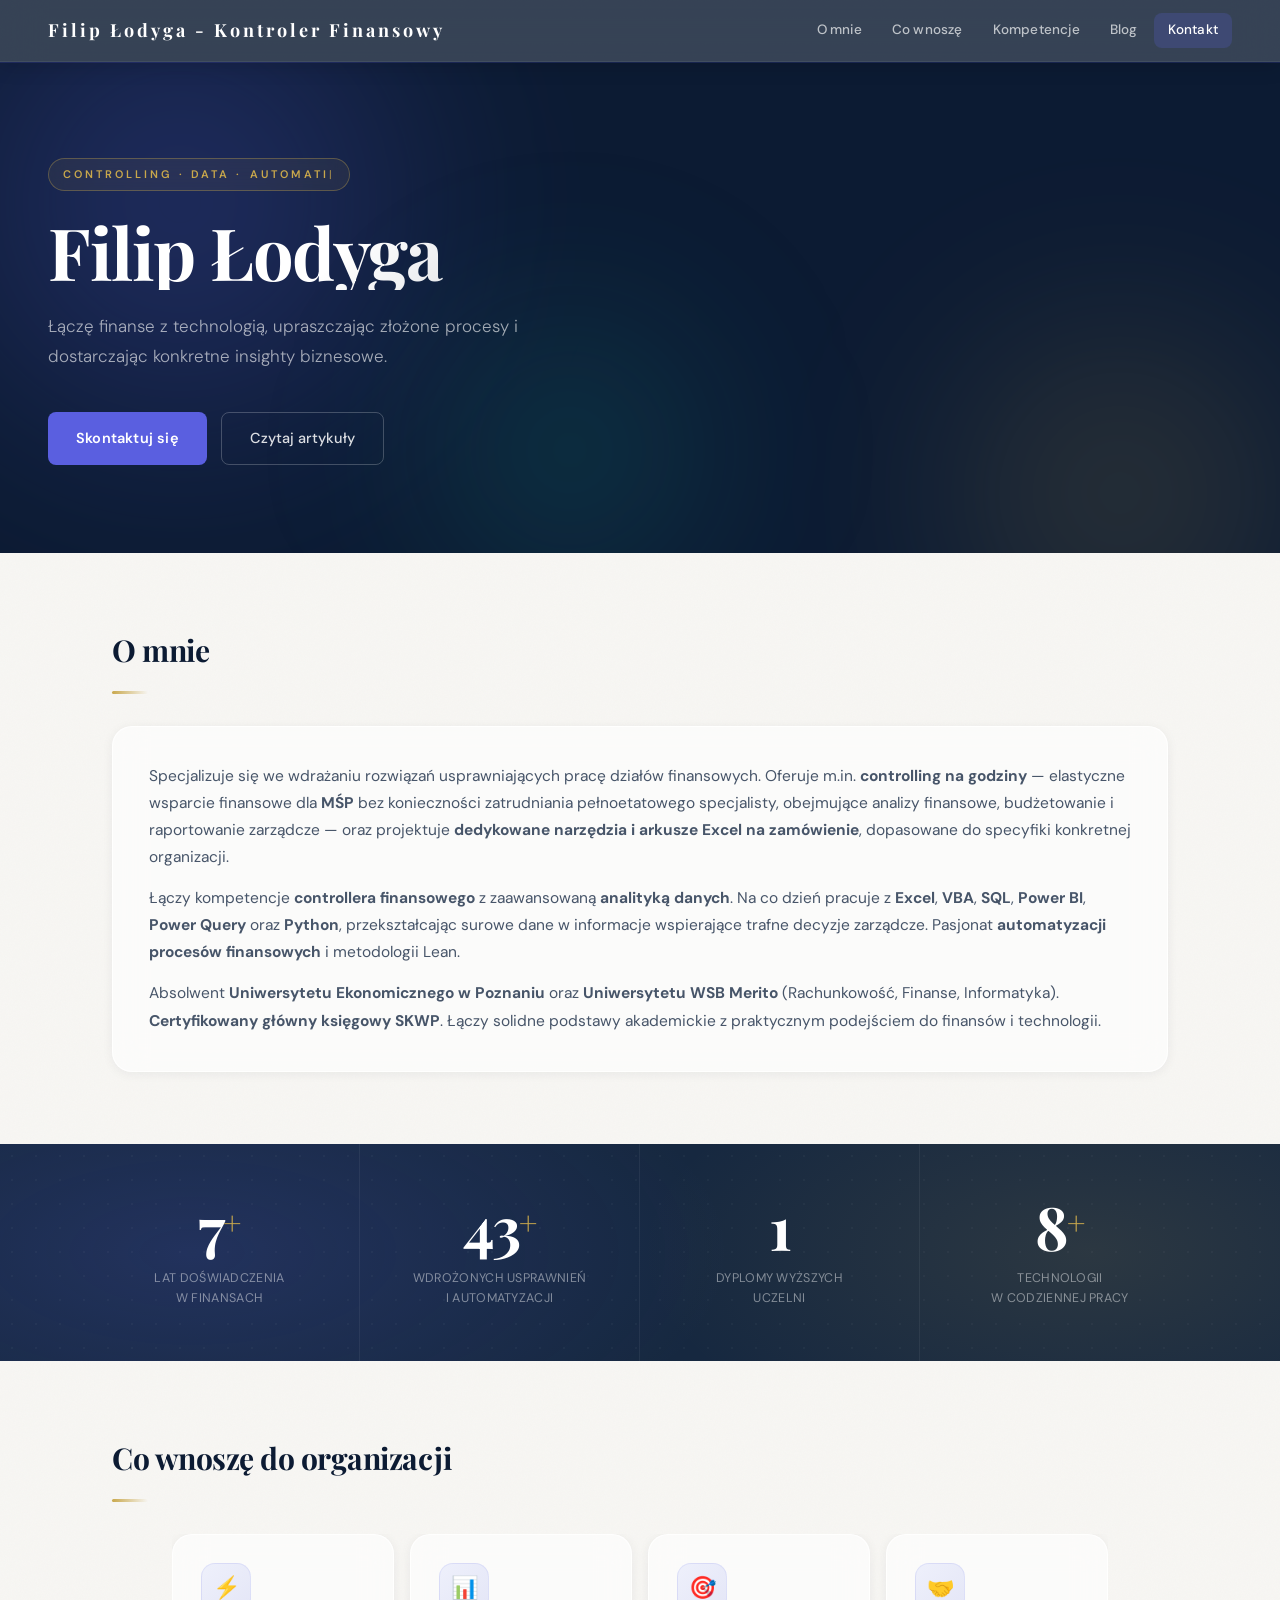
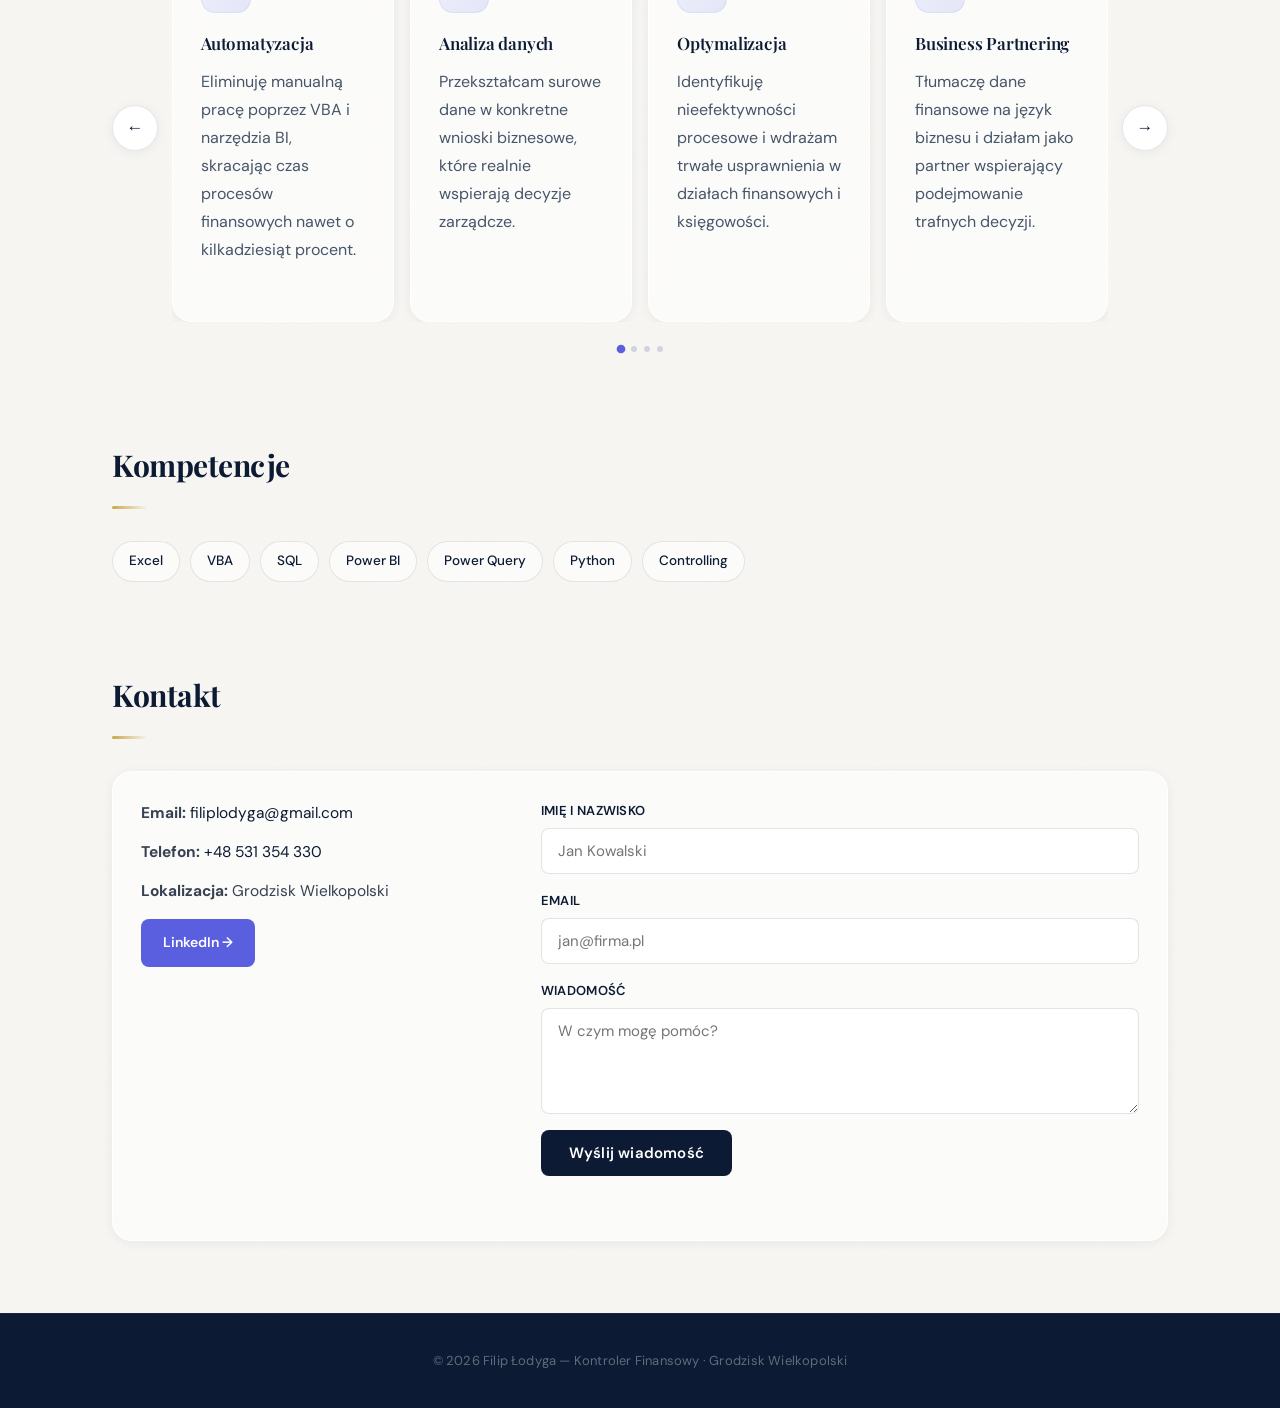
==== index.html @ 7c09332a "Update index.html" ====
<!DOCTYPE html>
<html lang="pl">
<head>
    <meta charset="UTF-8">
    <meta name="viewport" content="width=device-width, initial-scale=1.0">

    <link rel="icon" type="image/png" href="/favicon.png">

    <link rel="apple-touch-icon" href="/favicon.png">

    <!-- SEO: tytuł strony -->
    <title>Filip Łodyga | Kontroler Finansowy · Controlling · Excel</title>

    <!-- SEO: meta description — widoczny w wynikach Google -->
    <meta name="description" content="Filip Łodyga – kontroler finansowy. Controlling na godziny dla MŚP, automatyzacja finansów, narzędzia Excel na wymiar i szkolenia.">

    <!-- SEO: słowa kluczowe -->
    <meta name="keywords" content="kontroler finansowy, controlling, controlling na godziny, automatyzacja procesów finansowych, Excel na zamówienie, narzędzia Excel, Power BI, analiza danych, Grodzisk Wielkopolski, Nowy Tomyśl, Wolsztyn, Kościan, Poznań, Wielkopolska, MŚP, szkolenia Excel, VBA">

    <!-- SEO: autor -->
    <meta name="author" content="Filip Łodyga">
    <meta name="robots" content="index, follow">

    <!-- SEO: Open Graph -->
    <meta property="og:type" content="website">
    <meta property="og:title" content="Filip Łodyga | Kontroler Finansowyh">
    <meta property="og:description" content="Controlling na godziny dla MŚP, automatyzacja finansów i narzędzia Excel na wymiar.">
    <meta property="og:locale" content="pl_PL">

    <link rel="stylesheet" href="style.css">

    <!-- SEO: dane strukturalne JSON-LD -->
    <script type="application/ld+json">
    {
        "@context": "https://schema.org",
        "@type": "Person",
        "name": "Filip Łodyga",
        "jobTitle": "Kontroler Finansowy",
        "description": "Doświadczony kontroler finansowy specjalizujący się w automatyzacji procesów finansowych, analizie danych.",
        "address": {
            "@type": "PostalAddress",
            "addressLocality": "Grodzisk Wielkopolski",
            "addressRegion": "Wielkopolska",
            "addressCountry": "PL"
        },
        "areaServed": ["Grodzisk Wielkopolski","Nowy Tomyśl","Wolsztyn","Kościan","Poznań","Wielkopolska"],
        "knowsAbout": ["Controlling","Excel","VBA","Power BI","SQL","Python","Analiza danych","Automatyzacja procesów"]
    }
    </script>
</head>
<body>

<nav>
    <a href="index.html" class="logo">Filip Łodyga - Kontroler Finansowy</a>
    <div class="menu" id="nav-menu">
        <a href="#about">O mnie</a>
        <a href="#value">Co wnoszę</a>
        <a href="#skills">Kompetencje</a>
        <a href="blog.html">Blog</a>
        <a href="#contact">Kontakt</a>
    </div>
    <button class="nav-toggle" id="nav-toggle" aria-label="Otwórz menu">
        <span></span><span></span><span></span>
    </button>
</nav>

<header class="hero">
    <div class="hero-content">
        <p class="subtitle">Controlling · Data · <span id="typed-word"></span></p>
        <h1>Filip Łodyga</h1>
        <p class="hero-desc">
            Łączę finanse z technologią, upraszczając złożone procesy
            i dostarczając konkretne insighty biznesowe.
        </p>
        <div class="hero-actions">
            <a href="#contact" class="btn-primary">Skontaktuj się</a>
            <a href="blog.html" class="btn-outline">Czytaj artykuły</a>
        </div>
    </div>
</header>

<!-- SEO: semantyczny article wewnątrz section -->
<section id="about" aria-label="O mnie">
    <h2>O mnie</h2>
    <article class="card fade-in">

        <!-- Akapit 1: intro + lokalizacja -->
        <!-- Akapit 2: usługi -->
        <p>
            Specjalizuje się we wdrażaniu rozwiązań usprawniających pracę działów finansowych.
            Oferuje m.in. <strong>controlling na godziny</strong> — elastyczne wsparcie finansowe dla
            <strong>MŚP</strong> bez konieczności zatrudniania pełnoetatowego specjalisty,
            obejmujące analizy finansowe, budżetowanie i raportowanie zarządcze — oraz projektuje
            <strong>dedykowane narzędzia i arkusze Excel na zamówienie</strong>,
            dopasowane do specyfiki konkretnej organizacji.
        </p>

        <!-- Akapit 3: narzędzia i automatyzacja -->
        <p>
            Łączy kompetencje <strong>controllera finansowego</strong> z zaawansowaną
            <strong>analityką danych</strong>. Na co dzień pracuje z <strong>Excel</strong>,
            <strong>VBA</strong>, <strong>SQL</strong>, <strong>Power BI</strong>,
            <strong>Power Query</strong> oraz <strong>Python</strong>, przekształcając surowe dane
            w informacje wspierające trafne decyzje zarządcze. Pasjonat
            <strong>automatyzacji procesów finansowych</strong> i metodologii Lean.
        </p>

        <!-- Akapit 4: wykształcenie -->
        <p>
            Absolwent <strong>Uniwersytetu Ekonomicznego w Poznaniu</strong> oraz
            <strong>Uniwersytetu WSB Merito</strong> (Rachunkowość, Finanse, Informatyka).
            <strong>Certyfikowany główny księgowy SKWP</strong>. Łączy solidne podstawy
            akademickie z praktycznym podejściem do finansów i technologii.

    </article>
</section>

<!-- Animowane liczniki -->
<div class="stats-section">
    <div class="stats-grid">
        <div class="stat-item fade-in">
            <div class="stat-number-wrap">
                <span class="stat-num" data-target="9">0</span>
                <span class="stat-suffix">+</span>
            </div>
            <p class="stat-label">lat doświadczenia<br>w finansach</p>
        </div>
        <div class="stat-item fade-in">
            <div class="stat-number-wrap">
                <span class="stat-num" data-target="50">0</span>
                <span class="stat-suffix">+</span>
            </div>
            <p class="stat-label">wdrożonych usprawnień<br>i automatyzacji</p>
        </div>
        <div class="stat-item fade-in">
            <div class="stat-number-wrap">
                <span class="stat-num" data-target="2">0</span>
            </div>
            <p class="stat-label">dyplomy wyższych<br>uczelni</p>
        </div>
        <div class="stat-item fade-in">
            <div class="stat-number-wrap">
                <span class="stat-num" data-target="10">0</span>
                <span class="stat-suffix">+</span>
            </div>
            <p class="stat-label">technologii<br>w codziennej pracy</p>
        </div>
    </div>
</div>

<!-- Karuzela "Co wnoszę" -->
<section id="value" aria-label="Co wnoszę do organizacji">
    <h2>Co wnoszę do organizacji</h2>

    <div class="value-carousel" role="region" aria-label="Usługi — przewijaj strzałkami">
        <button class="carousel-btn" id="carousel-prev" aria-label="Poprzedni">&#8592;</button>

        <div class="carousel-viewport">
            <div class="carousel-track" id="carousel-track">

                <div class="card value-card fade-in">
                    <div class="card-icon">⚡</div>
                    <h3>Automatyzacja</h3>
                    <p>Eliminuję manualną pracę poprzez VBA i narzędzia BI, skracając czas procesów finansowych nawet o kilkadziesiąt procent.</p>
                </div>

                <div class="card value-card fade-in">
                    <div class="card-icon">📊</div>
                    <h3>Analiza danych</h3>
                    <p>Przekształcam surowe dane w konkretne wnioski biznesowe, które realnie wspierają decyzje zarządcze.</p>
                </div>

                <div class="card value-card fade-in">
                    <div class="card-icon">🎯</div>
                    <h3>Optymalizacja</h3>
                    <p>Identyfikuję nieefektywności procesowe i wdrażam trwałe usprawnienia w działach finansowych i księgowości.</p>
                </div>

                <div class="card value-card fade-in">
                    <div class="card-icon">🤝</div>
                    <h3>Business Partnering</h3>
                    <p>Tłumaczę dane finansowe na język biznesu i działam jako partner wspierający podejmowanie trafnych decyzji.</p>
                </div>

                <div class="card value-card fade-in">
                    <div class="card-icon">⏱️</div>
                    <h3>Controlling na godziny</h3>
                    <p>Elastyczne wsparcie controllingu dla <strong>MŚP</strong> bez etatu. Analizy, budżetowanie i raporty zarządcze wtedy, kiedy ich potrzebujesz.</p>
                </div>

                <div class="card value-card fade-in">
                    <div class="card-icon">📐</div>
                    <h3>Narzędzia Excel na wymiar</h3>
                    <p>Projektuję zaawansowane arkusze, kalkulatory i dashboardy w Excelu — skrojone pod specyfikę Twojej firmy.</p>
                </div>

                <div class="card value-card fade-in">
                    <div class="card-icon">🎓</div>
                    <h3>Szkolenia</h3>
                    <p>Indywidualne i grupowe szkolenia z MS Excel oraz controllingu — praktyczne, bez zbędnej teorii.</p>
                </div>

            </div>
        </div>

        <button class="carousel-btn" id="carousel-next" aria-label="Następny">&#8594;</button>
    </div>

    <div class="carousel-dots" id="carousel-dots"></div>
</section>

<section id="skills" aria-label="Kompetencje techniczne">
    <h2>Kompetencje</h2>
    <div class="skills fade-in">
        <span>Excel</span>
        <span>VBA</span>
        <span>SQL</span>
        <span>Power BI</span>
        <span>Power Query</span>
        <span>Python</span>
        <span>Controlling</span>
    </div>
</section>

<section id="contact" aria-label="Kontakt">
    <h2>Kontakt</h2>
    <div class="card contact-card fade-in">

        <div class="contact-info">
            <address>
                <p><strong>Email:</strong> <a href="mailto:filiplodyga@gmail.com">filiplodyga@gmail.com</a></p>
                <p><strong>Telefon:</strong> <a href="tel:+48531354330">+48 531 354 330</a></p>
                <p><strong>Lokalizacja:</strong> Grodzisk Wielkopolski</p>
            </address>
            <a href="https://www.linkedin.com" target="_blank" rel="noopener noreferrer" class="linkedin-btn">LinkedIn →</a>
        </div>

        <form id="contact-form" class="contact-form">
            <input type="hidden" name="access_key" value="4f78f796-d6fa-4b5a-a835-94e20a404b14">
            <input type="hidden" name="subject" value="Nowa wiadomość z portfolio">
            <input type="hidden" name="botcheck" value="">

            <div class="form-group">
                <label for="name">Imię i nazwisko</label>
                <input type="text" id="name" name="name" required placeholder="Jan Kowalski">
            </div>
            <div class="form-group">
                <label for="email">Email</label>
                <input type="email" id="email" name="email" required placeholder="jan@firma.pl">
            </div>
            <div class="form-group">
                <label for="message">Wiadomość</label>
                <textarea id="message" name="message" rows="4" required placeholder="W czym mogę pomóc?"></textarea>
            </div>
            <button type="submit" class="btn-submit" id="submit-btn">Wyślij wiadomość</button>
            <p class="form-status" id="form-status"></p>
        </form>

    </div>
</section>

<footer>
    <p>© 2026 Filip Łodyga — Kontroler Finansowy · Grodzisk Wielkopolski</p>
</footer>

<a href="#" class="back-to-top" id="back-to-top" aria-label="Wróć na górę">↑</a>

<script>
// ─── Mobile nav ────────────────────────────────────────────────────────────
const toggle = document.getElementById('nav-toggle');
const menu   = document.getElementById('nav-menu');
toggle.addEventListener('click', () => menu.classList.toggle('open'));
menu.querySelectorAll('a').forEach(l => l.addEventListener('click', () => menu.classList.remove('open')));

// ─── Back to top ───────────────────────────────────────────────────────────
const backBtn = document.getElementById('back-to-top');
window.addEventListener('scroll', () => backBtn.classList.toggle('visible', window.scrollY > 400));

// ─── Fade-in ───────────────────────────────────────────────────────────────
const fadeObs = new IntersectionObserver((entries) => {
    entries.forEach((entry, i) => {
        if (entry.isIntersecting) {
            setTimeout(() => entry.target.classList.add('visible'), i * 80);
            fadeObs.unobserve(entry.target);
        }
    });
}, { threshold: 0.12 });
document.querySelectorAll('.fade-in').forEach(el => fadeObs.observe(el));

// ─── Scroll spy ────────────────────────────────────────────────────────────
const navLinks = document.querySelectorAll('.menu a[href^="#"]');
const spyObs   = new IntersectionObserver((entries) => {
    entries.forEach(entry => {
        if (entry.isIntersecting) {
            navLinks.forEach(a => a.classList.remove('active'));
            const a = document.querySelector(`.menu a[href="#${entry.target.id}"]`);
            if (a) a.classList.add('active');
        }
    });
}, { rootMargin: '-40% 0px -55% 0px' });
document.querySelectorAll('section[id]').forEach(s => spyObs.observe(s));

// ─── Typewriter ────────────────────────────────────────────────────────────
const words = ['Automation', 'Analytics', 'Insights', 'AI'];
let wi = 0, ci = 0, del = false, paused = false;
const tel = document.getElementById('typed-word');
function type() {
    if (paused) return;
    const w = words[wi];
    tel.textContent = del ? w.substring(0, ci - 1) : w.substring(0, ci + 1);
    del ? ci-- : ci++;
    if (!del && ci === w.length) { paused = true; setTimeout(() => { del = true; paused = false; type(); }, 2200); return; }
    if (del && ci === 0) { del = false; wi = (wi + 1) % words.length; }
    setTimeout(type, del ? 70 : 115);
}
setTimeout(type, 900);

// ─── Animated counters ─────────────────────────────────────────────────────
function easeOutQuart(t) { return 1 - Math.pow(1 - t, 4); }
const cntObs = new IntersectionObserver((entries) => {
    entries.forEach(entry => {
        if (!entry.isIntersecting) return;
        const el = entry.target, target = +el.dataset.target, t0 = performance.now();
        (function run(now) {
            const p = Math.min((now - t0) / 1600, 1);
            el.textContent = Math.floor(easeOutQuart(p) * target);
            p < 1 ? requestAnimationFrame(run) : (el.textContent = target);
        })(t0);
        cntObs.unobserve(el);
    });
}, { threshold: 0.6 });
document.querySelectorAll('.stat-num').forEach(c => cntObs.observe(c));

// ─── Carousel ──────────────────────────────────────────────────────────────
const track     = document.getElementById('carousel-track');
const dotsWrap  = document.getElementById('carousel-dots');
let idx = 0;

function visCount() {
    return window.innerWidth < 540 ? 1 : window.innerWidth < 900 ? 2 : 4;
}
function cards() { return Array.from(track.querySelectorAll('.value-card')); }

function step() {
    const vp  = document.querySelector('.carousel-viewport');
    const gap = 16;
    const vis = visCount();
    const cw  = (vp.offsetWidth - gap * (vis - 1)) / vis;
    return { cw, s: cw + gap };
}

function renderDots() {
    const max = cards().length - visCount();
    dotsWrap.innerHTML = '';
    for (let i = 0; i <= max; i++) {
        const d = document.createElement('span');
        d.className = 'dot' + (i === idx ? ' active' : '');
        d.onclick = () => { idx = i; move(true); };
        dotsWrap.appendChild(d);
    }
}

function move(animate) {
    const { cw, s } = step();
    cards().forEach(c => { c.style.width = cw + 'px'; c.style.flexShrink = '0'; });
    track.style.transition = animate ? 'transform 0.44s cubic-bezier(0.4,0,0.2,1)' : 'none';
    track.style.transform  = `translateX(-${idx * s}px)`;
    if (!animate) track.offsetHeight;
    renderDots();
}

document.getElementById('carousel-prev').onclick = () => {
    const max = cards().length - visCount();
    idx = idx <= 0 ? max : idx - 1; move(true);
};
document.getElementById('carousel-next').onclick = () => {
    const max = cards().length - visCount();
    idx = idx >= max ? 0 : idx + 1; move(true);
};

// Swipe
let tx = 0;
track.addEventListener('touchstart', e => { tx = e.touches[0].clientX; }, { passive: true });
track.addEventListener('touchend',   e => {
    const d = tx - e.changedTouches[0].clientX;
    if (Math.abs(d) > 40) {
        const max = cards().length - visCount();
        idx = d > 0 ? (idx >= max ? 0 : idx + 1) : (idx <= 0 ? max : idx - 1);
        move(true);
    }
});

// Init + resize
move(false);
let rt;
window.addEventListener('resize', () => {
    clearTimeout(rt);
    rt = setTimeout(() => { idx = Math.min(idx, cards().length - visCount()); move(false); }, 120);
});

// ─── Contact form ───────────────────────────────────────────────────────────
document.getElementById('contact-form').addEventListener('submit', async (e) => {
    e.preventDefault();
    const btn = document.getElementById('submit-btn');
    const sts = document.getElementById('form-status');
    btn.disabled = true; btn.textContent = 'Wysyłanie…';
    sts.className = 'form-status'; sts.textContent = '';
    try {
        const res  = await fetch('https://api.web3forms.com/submit', {
            method: 'POST',
            headers: { 'Content-Type': 'application/json' },
            body: JSON.stringify(Object.fromEntries(new FormData(e.target)))
        });
        const data = await res.json();
        if (data.success) {
            sts.textContent = '✓ Wiadomość wysłana! Odezwę się wkrótce.';
            sts.className = 'form-status success';
            e.target.reset();
        } else throw new Error(data.message || 'Nieznany błąd API');
    } catch (err) {
        sts.textContent = `✗ Błąd: ${err.message}. Napisz bezpośrednio na filiplodyga@gmail.com`;
        sts.className = 'form-status error';
        console.error('Web3Forms error:', err);
    } finally {
        btn.disabled = false; btn.textContent = 'Wyślij wiadomość';
    }
});
</script>

</body>
</html>
---- style.css ----
/* ═══════════════════════════════════════════════════════════════
   FONTS — Playfair Display + DM Sans (refined editorial pairing)
═══════════════════════════════════════════════════════════════ */
@import url('https://fonts.googleapis.com/css2?family=Playfair+Display:ital,wght@0,500;0,700;1,500&family=DM+Sans:opsz,wght@9..40,300;9..40,400;9..40,500;9..40,600&display=swap');

/* ═══════════════════════════════════════════════════════════════
   DESIGN TOKENS
═══════════════════════════════════════════════════════════════ */
:root {
    /* Core palette */
    --ink:      #0C1B33;
    --ink2:     #162840;
    --bg:       #F7F6F3;           /* warm off-white, not cold gray */
    --surface:  #FFFFFF;
    --muted:    #6B7280;
    --faint:    #ECEEF4;

    /* Accents */
    --indigo:       #5A5FE0;
    --indigo-glow:  rgba(90,95,224,0.18);
    --indigo-dark:  #4548C4;
    --gold:         #C9A84C;       /* consulting premium accent */
    --gold-light:   rgba(201,168,76,0.15);

    /* Glass */
    --glass-bg:     rgba(255,255,255,0.60);
    --glass-border: rgba(255,255,255,0.80);

    /* Shadows */
    --sh-sm:  0 2px 12px rgba(12,27,51,0.06);
    --sh-md:  0 8px 32px rgba(12,27,51,0.10);
    --sh-lg:  0 20px 56px rgba(12,27,51,0.14);
    --sh-xl:  0 32px 80px rgba(12,27,51,0.18);

    /* Shape */
    --r-sm:   8px;
    --r-md:   14px;
    --r-lg:   20px;
    --r-xl:   28px;

    /* Easing */
    --ease:   cubic-bezier(0.4, 0, 0.2, 1);
    --ease-out: cubic-bezier(0.0, 0, 0.2, 1);
    --spring: cubic-bezier(0.34, 1.56, 0.64, 1);
    --t:      0.30s;
    --ts:     0.22s;
}

/* ═══════════════════════════════════════════════════════════════
   RESET
═══════════════════════════════════════════════════════════════ */
*, *::before, *::after { box-sizing: border-box; margin: 0; padding: 0; }
html { scroll-behavior: smooth; font-size: 16px; }

/* ═══════════════════════════════════════════════════════════════
   BODY — warm textured background
═══════════════════════════════════════════════════════════════ */
body {
    font-family: 'DM Sans', 'Segoe UI', sans-serif;
    background-color: var(--bg);
    /* Subtle noise grain via SVG */
    background-image:
        url("data:image/svg+xml,%3Csvg xmlns='http://www.w3.org/2000/svg' width='300' height='300'%3E%3Cfilter id='n'%3E%3CfeTurbulence type='fractalNoise' baseFrequency='0.72' numOctaves='4' stitchTiles='stitch'/%3E%3C/filter%3E%3Crect width='300' height='300' filter='url(%23n)' opacity='0.025'/%3E%3C/svg%3E");
    background-size: 300px 300px;
    color: var(--ink);
    line-height: 1.7;
    -webkit-font-smoothing: antialiased;
    -moz-osx-font-smoothing: grayscale;
}

/* ═══════════════════════════════════════════════════════════════
   SELECTION COLOUR
═══════════════════════════════════════════════════════════════ */
::selection {
    background: var(--indigo);
    color: white;
}

/* ═══════════════════════════════════════════════════════════════
   NAV — frosted glass
═══════════════════════════════════════════════════════════════ */
nav {
    position: sticky;
    top: 0;
    z-index: 1000;
    padding: 0 48px;
    height: 62px;
    display: flex;
    justify-content: space-between;
    align-items: center;
    /* Frosted glass */
    background: rgba(12, 27, 51, 0.82);
    backdrop-filter: blur(20px) saturate(160%);
    -webkit-backdrop-filter: blur(20px) saturate(160%);
    border-bottom: 1px solid rgba(255,255,255,0.06);
    /* Subtle bottom glow line */
    box-shadow: 0 1px 0 rgba(90,95,224,0.18), 0 4px 20px rgba(0,0,0,0.15);
    transition: background var(--t) var(--ease);
}

.logo {
    font-family: 'Playfair Display', Georgia, serif;
    font-size: 18px;
    font-weight: 700;
    letter-spacing: 3px;
    color: #fff;
    text-decoration: none;
    /* Gold underline on hover */
    position: relative;
}
.logo::after {
    content: '';
    position: absolute;
    bottom: -2px; left: 0; right: 0;
    height: 1.5px;
    background: var(--gold);
    transform: scaleX(0);
    transform-origin: left;
    transition: transform var(--t) var(--spring);
}
.logo:hover::after { transform: scaleX(1); }

.menu {
    display: flex;
    align-items: center;
    gap: 2px;
}
.menu a {
    color: rgba(255,255,255,0.68);
    padding: 6px 14px;
    border-radius: var(--r-sm);
    text-decoration: none;
    font-size: 13.5px;
    font-weight: 500;
    letter-spacing: 0.2px;
    transition: color var(--ts) var(--ease), background var(--ts) var(--ease);
}
.menu a:hover {
    color: #fff;
    background: rgba(255,255,255,0.08);
}
.menu a.active {
    color: #fff;
    background: rgba(90,95,224,0.22);
}

/* Hamburger */
.nav-toggle {
    display: none;
    flex-direction: column;
    gap: 5px;
    cursor: pointer;
    padding: 6px;
    background: none;
    border: none;
}
.nav-toggle span {
    display: block;
    width: 22px; height: 2px;
    background: rgba(255,255,255,0.85);
    border-radius: 2px;
    transition: transform var(--t) var(--ease), opacity var(--t) var(--ease);
}

/* ═══════════════════════════════════════════════════════════════
   HERO — Aurora animated background
═══════════════════════════════════════════════════════════════ */
.hero {
    position: relative;
    padding: 96px 48px 88px;
    background: var(--ink);
    color: white;
    overflow: hidden;
    isolation: isolate;
}

/* Aurora orbs — animated blobs */
.hero::before,
.hero::after {
    content: "";
    position: absolute;
    border-radius: 50%;
    filter: blur(80px);
    opacity: 0.55;
    pointer-events: none;
}
/* Primary orb — indigo */
.hero::before {
    width: 680px; height: 680px;
    background: radial-gradient(circle, rgba(90,95,224,0.55) 0%, transparent 70%);
    top: -200px; left: -160px;
    animation: orb-drift-a 14s ease-in-out infinite alternate;
}
/* Secondary orb — gold */
.hero::after {
    width: 520px; height: 520px;
    background: radial-gradient(circle, rgba(201,168,76,0.35) 0%, transparent 70%);
    bottom: -200px; right: -100px;
    animation: orb-drift-b 18s ease-in-out infinite alternate;
}

@keyframes orb-drift-a {
    0%   { transform: translate(0,    0   ) scale(1);    }
    50%  { transform: translate(80px, 40px) scale(1.12); }
    100% { transform: translate(40px, -40px) scale(0.94); }
}
@keyframes orb-drift-b {
    0%   { transform: translate(0,    0   ) scale(1);    }
    50%  { transform: translate(-60px, -30px) scale(1.08); }
    100% { transform: translate(-20px,  60px) scale(0.96); }
}

/* Third orb — teal */
.hero-content::before {
    content: "";
    position: absolute;
    width: 400px; height: 400px;
    background: radial-gradient(circle, rgba(20,180,160,0.20) 0%, transparent 70%);
    top: 30%; right: 5%;
    border-radius: 50%;
    filter: blur(80px);
    pointer-events: none;
    animation: orb-drift-c 22s ease-in-out infinite alternate;
}
@keyframes orb-drift-c {
    0%   { transform: translate(0, 0) scale(1); }
    100% { transform: translate(-50px, 30px) scale(1.15); }
}

/* Grain overlay on hero */
.hero-grain {
    position: absolute;
    inset: 0;
    background-image: url("data:image/svg+xml,%3Csvg xmlns='http://www.w3.org/2000/svg' width='200' height='200'%3E%3Cfilter id='n'%3E%3CfeTurbulence type='fractalNoise' baseFrequency='0.80' numOctaves='4' stitchTiles='stitch'/%3E%3C/filter%3E%3Crect width='200' height='200' filter='url(%23n)' opacity='0.06'/%3E%3C/svg%3E");
    background-size: 200px 200px;
    pointer-events: none;
    z-index: 1;
}

/* Fine dot grid */
.hero::before {
    /* merge dot grid into orb via layered bg on the content wrapper */
}

.hero-content {
    position: relative;
    z-index: 2;
    max-width: 760px;
}

/* Animated tag line */
.subtitle {
    display: inline-flex;
    align-items: center;
    gap: 8px;
    font-size: 11px;
    font-weight: 600;
    letter-spacing: 3px;
    text-transform: uppercase;
    color: var(--gold);
    margin-bottom: 22px;
    padding: 6px 14px;
    border: 1px solid rgba(201,168,76,0.35);
    border-radius: 100px;
    background: rgba(201,168,76,0.08);
    backdrop-filter: blur(8px);
    animation: badge-in 0.8s var(--ease-out) both;
    white-space: nowrap; /* <-- Ta linijka blokuje łamanie tekstu na dwa wiersze */
}
}
.subtitle::before {
    content: '';
    width: 5px; height: 5px;
    background: var(--gold);
    border-radius: 50%;
    animation: pulse-gold 2.4s ease-in-out infinite;
}
@keyframes pulse-gold {
    0%, 100% { box-shadow: 0 0 0 0 rgba(201,168,76,0.6); }
    50%       { box-shadow: 0 0 0 5px rgba(201,168,76,0); }
}
@keyframes badge-in {
    from { opacity: 0; transform: translateY(12px); }
    to   { opacity: 1; transform: translateY(0); }
}

.hero h1 {
    font-family: 'Playfair Display', Georgia, serif;
    font-size: clamp(42px, 6vw, 72px);
    font-weight: 700;
    line-height: 1.08;
    letter-spacing: -1.5px;
    margin-bottom: 22px;
    /* Gradient text */
    background: linear-gradient(135deg, #ffffff 40%, rgba(255,255,255,0.65));
    -webkit-background-clip: text;
    -webkit-text-fill-color: transparent;
    background-clip: text;
    animation: hero-h1-in 0.9s 0.15s var(--ease-out) both;
}
@keyframes hero-h1-in {
    from { opacity: 0; transform: translateY(24px); }
    to   { opacity: 1; transform: translateY(0); }
}

.hero-desc {
    max-width: 560px;
    color: rgba(255,255,255,0.62);
    font-size: 17px;
    line-height: 1.75;
    margin-bottom: 40px;
    font-weight: 300;
    animation: hero-desc-in 0.9s 0.28s var(--ease-out) both;
}
@keyframes hero-desc-in {
    from { opacity: 0; transform: translateY(18px); }
    to   { opacity: 1; transform: translateY(0); }
}

.hero-actions {
    display: flex;
    gap: 14px;
    flex-wrap: wrap;
    animation: hero-cta-in 0.9s 0.42s var(--ease-out) both;
}
@keyframes hero-cta-in {
    from { opacity: 0; transform: translateY(14px); }
    to   { opacity: 1; transform: translateY(0); }
}

/* Typewriter cursor */
#typed-word { color: var(--gold); }
#typed-word::after {
    content: '|';
    color: var(--gold);
    animation: blink 0.75s step-end infinite;
    font-weight: 300;
}
@keyframes blink { 0%,100%{opacity:1} 50%{opacity:0} }

/* ═══════════════════════════════════════════════════════════════
   BUTTONS
═══════════════════════════════════════════════════════════════ */
.btn-primary {
    display: inline-flex;
    align-items: center;
    gap: 8px;
    padding: 13px 28px;
    background: var(--indigo);
    color: #fff;
    border-radius: var(--r-sm);
    text-decoration: none;
    font-weight: 600;
    font-size: 14.5px;
    letter-spacing: 0.2px;
    transition: transform var(--ts) var(--spring), box-shadow var(--ts) var(--ease), background var(--ts) var(--ease);
    border: none;
    cursor: pointer;
}
.btn-primary:hover {
    background: var(--indigo-dark);
    transform: translateY(-2px) scale(1.02);
    box-shadow: 0 10px 32px rgba(90,95,224,0.45);
}
.btn-primary:active { transform: translateY(0) scale(0.99); }

.btn-outline {
    display: inline-flex;
    align-items: center;
    gap: 8px;
    padding: 13px 28px;
    background: transparent;
    color: rgba(255,255,255,0.85);
    border-radius: var(--r-sm);
    text-decoration: none;
    font-weight: 500;
    font-size: 14.5px;
    border: 1px solid rgba(255,255,255,0.22);
    backdrop-filter: blur(8px);
    transition: border-color var(--ts) var(--ease), background var(--ts) var(--ease), transform var(--ts) var(--spring);
}
.btn-outline:hover {
    border-color: rgba(255,255,255,0.55);
    background: rgba(255,255,255,0.07);
    transform: translateY(-2px);
}

/* ═══════════════════════════════════════════════════════════════
   SECTIONS
═══════════════════════════════════════════════════════════════ */
section {
    max-width: 1120px;
    margin: 0 auto;
    padding: 72px 32px;
}
section + section { padding-top: 16px; }

/* ═══════════════════════════════════════════════════════════════
   HEADINGS
═══════════════════════════════════════════════════════════════ */
h2 {
    font-family: 'Playfair Display', Georgia, serif;
    font-size: 30px;
    font-weight: 700;
    letter-spacing: -0.5px;
    color: var(--ink);
    margin-bottom: 32px;
    position: relative;
    padding-bottom: 18px;
}
/* Gold underline accent */
h2::after {
    content: '';
    position: absolute;
    left: 0; bottom: 0;
    width: 36px; height: 2.5px;
    background: linear-gradient(90deg, var(--gold), rgba(201,168,76,0));
    border-radius: 2px;
}
h3 {
    font-family: 'Playfair Display', Georgia, serif;
    font-size: 17px;
    font-weight: 600;
    margin-bottom: 10px;
    color: var(--ink);
    letter-spacing: -0.2px;
}

/* ═══════════════════════════════════════════════════════════════
   CARDS — glassmorphism with animated border
═══════════════════════════════════════════════════════════════ */
.card {
    position: relative;
    background: var(--glass-bg);
    backdrop-filter: blur(16px);
    -webkit-backdrop-filter: blur(16px);
    border: 1px solid var(--glass-border);
    border-radius: var(--r-lg);
    padding: 28px;
    box-shadow: var(--sh-sm);
    transition:
        transform var(--ts) var(--spring),
        box-shadow var(--t)  var(--ease),
        border-color var(--t) var(--ease);
    overflow: hidden;
}

/* Shine sweep on hover */
.card::before {
    content: '';
    position: absolute;
    top: 0; left: -120%;
    width: 60%; height: 100%;
    background: linear-gradient(105deg, transparent 40%, rgba(255,255,255,0.25) 60%, transparent 80%);
    transform: skewX(-18deg);
    transition: left 0.6s var(--ease);
    pointer-events: none;
    z-index: 1;
}
.card:hover::before { left: 160%; }

.card:hover {
    transform: translateY(-4px);
    box-shadow: var(--sh-lg);
    border-color: rgba(90,95,224,0.22);
}

.card p { color: #475569; line-height: 1.75; margin-bottom: 14px; }
.card p:last-child { margin-bottom: 0; }

/* About card gets more padding */
#about .card {
    font-size: 15.5px;
    line-height: 1.78;
    padding: 36px;
}

/* ═══════════════════════════════════════════════════════════════
   SERVICE AREAS — SEO pill
═══════════════════════════════════════════════════════════════ */
.service-areas {
    display: flex;
    flex-wrap: wrap;
    align-items: baseline;
    gap: 8px;
    margin-top: 24px !important;
    padding: 14px 18px;
    background: rgba(90,95,224,0.05);
    border: 1px solid rgba(90,95,224,0.14);
    border-left: 3px solid var(--gold);
    border-radius: 0 var(--r-sm) var(--r-sm) 0;
    font-size: 13.5px !important;
    color: #374151 !important;
}
.service-areas-label { font-weight: 700; color: var(--ink); white-space: nowrap; }
.service-areas-list { color: var(--muted); line-height: 1.6; }
.service-areas-list em { font-style: normal; color: var(--indigo); font-weight: 500; }

address { font-style: normal; }
address a { color: var(--ink); text-decoration: none; transition: color var(--ts) var(--ease); }
address a:hover { color: var(--indigo); }

/* ═══════════════════════════════════════════════════════════════
   STATS — dark banded section
═══════════════════════════════════════════════════════════════ */
.stats-section {
    position: relative;
    max-width: 100%;
    padding: 0;
    background: var(--ink2);
    overflow: hidden;
    isolation: isolate;
}

/* Animated sweep band behind stats */
.stats-section::before {
    content: '';
    position: absolute;
    inset: 0;
    background:
        radial-gradient(ellipse 60% 160% at 15% 50%, rgba(90,95,224,0.18) 0%, transparent 70%),
        radial-gradient(ellipse 50% 140% at 85% 50%, rgba(201,168,76,0.12) 0%, transparent 70%);
    pointer-events: none;
    animation: stats-glow 10s ease-in-out infinite alternate;
}
@keyframes stats-glow {
    from { opacity: 0.7; }
    to   { opacity: 1.0; }
}

/* Dot grid on stats */
.stats-section::after {
    content: '';
    position: absolute;
    inset: 0;
    background-image: radial-gradient(rgba(255,255,255,0.03) 1px, transparent 1px);
    background-size: 24px 24px;
    pointer-events: none;
}

.stats-grid {
    position: relative;
    z-index: 1;
    max-width: 1120px;
    margin: 0 auto;
    display: grid;
    grid-template-columns: repeat(4, 1fr);
}

.stat-item {
    text-align: center;
    padding: 52px 28px;
    border-right: 1px solid rgba(255,255,255,0.06);
    transition: background var(--t) var(--ease);
}
.stat-item:hover { background: rgba(255,255,255,0.03); }
.stat-item:last-child { border-right: none; }

.stat-number-wrap {
    display: flex;
    align-items: flex-start;
    justify-content: center;
    margin-bottom: 12px;
}
.stat-num {
    font-family: 'Playfair Display', Georgia, serif;
    font-size: 60px;
    font-weight: 700;
    color: #fff;
    line-height: 1;
    letter-spacing: -2px;
}
.stat-suffix {
    font-family: 'Playfair Display', Georgia, serif;
    font-size: 32px;
    font-weight: 700;
    color: var(--gold);
    line-height: 1;
    margin-top: 10px;
}
.stat-label {
    color: rgba(255,255,255,0.45);
    font-size: 12.5px;
    letter-spacing: 0.3px;
    line-height: 1.65;
    text-transform: uppercase;
}

/* ═══════════════════════════════════════════════════════════════
   VALUE CAROUSEL
═══════════════════════════════════════════════════════════════ */
.value-carousel {
    display: flex;
    align-items: center;
    gap: 14px;
}
.carousel-viewport {
    overflow: hidden;
    flex: 1;
    min-width: 0;
}
.carousel-track {
    display: flex;
    gap: 16px;
}

/* Value card specifics */
.value-card {
    flex-shrink: 0;
    min-height: 200px;
    display: flex;
    flex-direction: column;
    position: relative;
}
.value-card:hover {
    transform: translateY(-5px) scale(1.02) !important;
    box-shadow: var(--sh-xl) !important;
    border-color: rgba(90,95,224,0.20) !important;
}

/* Card icon */
.card-icon {
    width: 50px; height: 50px;
    background: linear-gradient(135deg, #eef0fb 0%, #e4e6f7 100%);
    border-radius: 14px;
    display: flex;
    align-items: center;
    justify-content: center;
    font-size: 22px;
    margin-bottom: 16px;
    transition:
        background var(--t) var(--ease),
        transform   var(--t) var(--spring);
    border: 1px solid rgba(90,95,224,0.10);
    flex-shrink: 0;
}
.value-card:hover .card-icon {
    background: linear-gradient(135deg, var(--indigo), var(--indigo-dark));
    border-color: transparent;
    transform: scale(1.10) rotate(-5deg);
}

/* Carousel controls */
.carousel-btn {
    width: 46px; height: 46px;
    flex-shrink: 0;
    background: var(--surface);
    border: 1px solid rgba(12,27,51,0.10);
    border-radius: 50%;
    display: flex;
    align-items: center;
    justify-content: center;
    cursor: pointer;
    font-size: 17px;
    color: var(--ink);
    transition:
        background var(--ts) var(--ease),
        color     var(--ts) var(--ease),
        transform var(--ts) var(--spring),
        box-shadow var(--ts) var(--ease);
    box-shadow: var(--sh-sm);
}
.carousel-btn:hover {
    background: var(--indigo);
    color: #fff;
    border-color: var(--indigo);
    transform: scale(1.12);
    box-shadow: 0 6px 20px rgba(90,95,224,0.35);
}

/* Dots */
.carousel-dots {
    display: flex;
    justify-content: center;
    gap: 7px;
    margin-top: 24px;
}
.dot {
    width: 6px; height: 6px;
    border-radius: 50%;
    background: #d1d5db;
    cursor: pointer;
    transition: background var(--ts) var(--ease), transform var(--ts) var(--spring);
}
.dot.active {
    background: var(--indigo);
    transform: scale(1.45);
}
.dot:hover:not(.active) { background: #a5b4fc; }

/* ═══════════════════════════════════════════════════════════════
   SKILLS
═══════════════════════════════════════════════════════════════ */
.skills { display: flex; flex-wrap: wrap; gap: 10px; }
.skills span {
    background: var(--glass-bg);
    backdrop-filter: blur(8px);
    color: var(--ink);
    padding: 8px 16px;
    border-radius: 100px;
    font-size: 13.5px;
    font-weight: 500;
    border: 1px solid rgba(12,27,51,0.10);
    cursor: default;
    transition:
        background var(--ts) var(--ease),
        color       var(--ts) var(--ease),
        transform   var(--ts) var(--spring),
        box-shadow  var(--ts) var(--ease),
        border-color var(--ts) var(--ease);
}
.skills span:hover {
    background: var(--indigo);
    color: #fff;
    border-color: var(--indigo);
    transform: translateY(-3px) scale(1.04);
    box-shadow: 0 6px 18px rgba(90,95,224,0.35);
}

/* ═══════════════════════════════════════════════════════════════
   BLOG
═══════════════════════════════════════════════════════════════ */
.blog-list { display: grid; gap: 16px; }

.post-card {
    background: var(--glass-bg);
    backdrop-filter: blur(12px);
    padding: 28px 32px;
    border-radius: var(--r-lg);
    border: 1px solid var(--glass-border);
    box-shadow: var(--sh-sm);
    transition: transform var(--ts) var(--spring), box-shadow var(--t) var(--ease), border-color var(--t) var(--ease);
    display: flex;
    justify-content: space-between;
    align-items: flex-start;
    gap: 24px;
    overflow: hidden;
}
.post-card:hover {
    transform: translateY(-4px);
    border-color: rgba(90,95,224,0.22);
    box-shadow: var(--sh-lg);
}
.post-card-body { flex: 1; }
.post-card h3 {
    font-family: 'Playfair Display', Georgia, serif;
    font-size: 20px;
    margin-bottom: 8px;
    color: var(--ink);
}
.post-card p { color: var(--muted); font-size: 15px; margin-bottom: 14px; }
.post-meta { font-size: 12px; color: #9ca3af; margin-bottom: 10px !important; display: flex; gap: 12px; }
.post-card a.read-more {
    display: inline-flex; align-items: center; gap: 6px;
    color: var(--indigo); text-decoration: none;
    font-weight: 600; font-size: 14px;
    transition: gap var(--ts) var(--ease), color var(--ts) var(--ease);
}
.post-card a.read-more:hover { gap: 12px; color: var(--indigo-dark); }
.post-card a.read-more::after { content: "→"; }

/* ═══════════════════════════════════════════════════════════════
   CONTACT
═══════════════════════════════════════════════════════════════ */
.contact-card {
    display: grid;
    grid-template-columns: 1fr 1.7fr;
    gap: 48px;
    align-items: start;
}
.contact-info { min-width: 220px; }
.contact-info p { margin-bottom: 12px; font-size: 15.5px; color: #374151; }

.linkedin-btn,
.contact-info .linkedin-btn {
    display: inline-flex;
    align-items: center;
    gap: 8px;
    margin-top: 14px;
    padding: 12px 22px;
    background: var(--indigo);
    color: #fff;
    border-radius: var(--r-sm);
    text-decoration: none;
    font-weight: 600;
    font-size: 14px;
    transition: background var(--ts) var(--ease), transform var(--ts) var(--spring), box-shadow var(--ts) var(--ease);
}
.linkedin-btn:hover,
.contact-info .linkedin-btn:hover {
    background: var(--indigo-dark);
    transform: translateY(-2px);
    box-shadow: 0 8px 24px rgba(90,95,224,0.38);
}

.contact-form { display: flex; flex-direction: column; gap: 16px; }
.form-group { display: flex; flex-direction: column; gap: 6px; }
.form-group label {
    font-size: 13px;
    font-weight: 600;
    color: var(--ink);
    letter-spacing: 0.3px;
    text-transform: uppercase;
}
.form-group input,
.form-group textarea {
    padding: 12px 16px;
    border: 1.5px solid rgba(12,27,51,0.12);
    border-radius: var(--r-sm);
    font-family: 'DM Sans', sans-serif;
    font-size: 15px;
    color: var(--ink);
    background: rgba(255,255,255,0.75);
    backdrop-filter: blur(8px);
    transition: border-color var(--ts) var(--ease), box-shadow var(--ts) var(--ease), background var(--ts) var(--ease);
    outline: none;
    resize: vertical;
}
.form-group input:focus,
.form-group textarea:focus {
    border-color: var(--indigo);
    background: #fff;
    box-shadow: 0 0 0 3.5px rgba(90,95,224,0.14);
}
.btn-submit {
    padding: 13px 28px;
    background: var(--ink);
    color: #fff;
    border: none;
    border-radius: var(--r-sm);
    font-family: 'DM Sans', sans-serif;
    font-size: 15px;
    font-weight: 600;
    cursor: pointer;
    align-self: flex-start;
    transition: background var(--ts) var(--ease), transform var(--ts) var(--spring), box-shadow var(--ts) var(--ease);
    letter-spacing: 0.2px;
}
.btn-submit:hover:not(:disabled) {
    background: var(--indigo);
    transform: translateY(-2px);
    box-shadow: 0 8px 24px rgba(90,95,224,0.35);
}
.btn-submit:disabled { opacity: 0.55; cursor: not-allowed; }

.form-status { font-size: 14px; min-height: 20px; }
.form-status.success { color: #059669; }
.form-status.error   { color: #dc2626; }

/* ═══════════════════════════════════════════════════════════════
   ARTICLE PAGES
═══════════════════════════════════════════════════════════════ */
.article-header {
    background: var(--ink);
    color: #fff;
    padding: 72px 48px 60px;
    position: relative;
    overflow: hidden;
}
.article-header::before {
    content: '';
    position: absolute;
    inset: 0;
    background: radial-gradient(ellipse at 20% 50%, rgba(90,95,224,0.22), transparent 60%);
    pointer-events: none;
}
.article-header::after {
    content: '';
    position: absolute;
    inset: 0;
    background-image: radial-gradient(rgba(255,255,255,0.025) 1px, transparent 1px);
    background-size: 24px 24px;
    pointer-events: none;
}
.article-header .breadcrumb {
    position: relative; z-index: 1;
    font-size: 13px; color: rgba(201,168,76,0.85);
    margin-bottom: 20px;
    display: flex; gap: 8px; align-items: center;
}
.article-header .breadcrumb a { color: rgba(201,168,76,0.85); text-decoration: none; }
.article-header .breadcrumb a:hover { color: var(--gold); }
.article-header h1 {
    position: relative; z-index: 1;
    font-family: 'Playfair Display', Georgia, serif;
    font-size: clamp(28px, 4vw, 42px);
    font-weight: 700;
    margin-bottom: 16px;
    max-width: 720px;
    line-height: 1.2;
    background: linear-gradient(135deg, #fff, rgba(255,255,255,0.7));
    -webkit-background-clip: text;
    -webkit-text-fill-color: transparent;
    background-clip: text;
}
.article-header .article-meta {
    position: relative; z-index: 1;
    color: rgba(255,255,255,0.45);
    font-size: 13px;
    display: flex; gap: 16px;
}
.article-body { max-width: 740px; margin: 0 auto; padding: 60px 24px 100px; }
.article-body p { font-size: 16.5px; color: #374151; line-height: 1.85; margin-bottom: 22px; }
.article-body h3 {
    font-family: 'Playfair Display', Georgia, serif;
    font-size: 22px;
    margin: 44px 0 16px;
    color: var(--ink);
}
.result-box {
    background: linear-gradient(135deg, rgba(90,95,224,0.06), rgba(201,168,76,0.06));
    border: 1px solid rgba(90,95,224,0.14);
    border-left: 3px solid var(--gold);
    border-radius: var(--r-md);
    padding: 22px 26px;
    margin: 36px 0;
}
.result-box p { margin: 0 !important; font-weight: 500; color: var(--ink); font-size: 16px !important; }

/* ═══════════════════════════════════════════════════════════════
   READING PROGRESS BAR
═══════════════════════════════════════════════════════════════ */
.reading-progress {
    position: fixed; top: 0; left: 0;
    height: 2px;
    background: linear-gradient(90deg, var(--indigo), var(--gold));
    z-index: 9999;
    transition: width 0.1s linear;
    width: 0%;
}

/* ═══════════════════════════════════════════════════════════════
   BACK TO TOP
═══════════════════════════════════════════════════════════════ */
.back-to-top {
    position: fixed; bottom: 36px; right: 36px;
    width: 46px; height: 46px;
    background: var(--ink);
    color: #fff;
    border-radius: 50%;
    display: flex; align-items: center; justify-content: center;
    font-size: 18px;
    opacity: 0;
    transform: translateY(16px) scale(0.85);
    transition: opacity var(--t) var(--ease), transform var(--t) var(--spring);
    box-shadow: 0 6px 20px rgba(12,27,51,0.22);
    z-index: 500;
    text-decoration: none;
}
.back-to-top.visible { opacity: 1; transform: translateY(0) scale(1); }
.back-to-top:hover {
    background: var(--indigo);
    box-shadow: 0 8px 24px rgba(90,95,224,0.40);
    transform: translateY(-2px) scale(1.08);
}

/* ═══════════════════════════════════════════════════════════════
   FADE-IN — scroll reveal
═══════════════════════════════════════════════════════════════ */
.fade-in {
    opacity: 0;
    transform: translateY(28px);
    transition: opacity 0.65s var(--ease-out), transform 0.65s var(--ease-out);
}
.fade-in.visible { opacity: 1; transform: translateY(0); }

/* ═══════════════════════════════════════════════════════════════
   FOOTER
═══════════════════════════════════════════════════════════════ */
footer {
    background: var(--ink);
    text-align: center;
    padding: 36px 24px;
    font-size: 13px;
    color: rgba(255,255,255,0.35);
    border-top: 1px solid rgba(255,255,255,0.05);
    margin-top: 0;
    letter-spacing: 0.2px;
}
footer p { margin: 0; }

/* ═══════════════════════════════════════════════════════════════
   PANEL (alias)
═══════════════════════════════════════════════════════════════ */
.panel {
    background: var(--glass-bg);
    backdrop-filter: blur(16px);
    padding: 36px;
    border-radius: var(--r-xl);
    box-shadow: var(--sh-md);
    border: 1px solid var(--glass-border);
}

/* ═══════════════════════════════════════════════════════════════
   RESPONSIVE — TABLET ≤ 768px
═══════════════════════════════════════════════════════════════ */
@media (max-width: 768px) {
    nav { padding: 0 20px; }

    .menu {
        display: none;
        flex-direction: column;
        position: absolute;
        top: 62px; left: 0; right: 0;
        background: rgba(12,27,51,0.97);
        backdrop-filter: blur(20px);
        padding: 16px 20px 24px;
        gap: 2px;
        border-bottom: 1px solid rgba(255,255,255,0.06);
        box-shadow: 0 16px 32px rgba(0,0,0,0.2);
    }
    .menu.open { display: flex; }
    .menu a { padding: 11px 14px; width: 100%; font-size: 14.5px; }
    .nav-toggle { display: flex; }

    .hero { padding: 64px 24px 56px; }
    .hero h1 { font-size: 42px; }

    section { padding: 48px 20px; }

    .stats-grid { grid-template-columns: repeat(2, 1fr); }
    .stat-item:nth-child(2) { border-right: none; }
    .stat-item:nth-child(1),
    .stat-item:nth-child(2) { border-bottom: 1px solid rgba(255,255,255,0.06); }
    .stat-num { font-size: 48px; }

    .contact-card { grid-template-columns: 1fr; gap: 28px; }

    .value-carousel { gap: 8px; }
    .carousel-btn { width: 38px; height: 38px; font-size: 15px; }

    .article-header { padding: 48px 24px 40px; }
    .back-to-top { bottom: 20px; right: 20px; }

    .post-card { flex-direction: column; gap: 14px; }

    #about .card { padding: 24px; }
}

/* ═══════════════════════════════════════════════════════════════
   RESPONSIVE — MOBILE ≤ 480px
═══════════════════════════════════════════════════════════════ */
@media (max-width: 480px) {
    .hero { padding: 52px 20px 48px; }
    .hero h1 { font-size: 36px; letter-spacing: -0.5px; }
    .hero-actions { flex-direction: column; }
    .btn-primary, .btn-outline { text-align: center; justify-content: center; }
    h2 { font-size: 24px; }
    .stats-grid { grid-template-columns: repeat(2, 1fr); }
    .stat-num { font-size: 40px; }
    section { padding: 40px 16px; }
}

/* ═══════════════════════════════════════════════════════════════
   REDUCED MOTION — respect user preference
═══════════════════════════════════════════════════════════════ */
@media (prefers-reduced-motion: reduce) {
    .hero::before, .hero::after, .hero-content::before {
        animation: none;
    }
    .fade-in {
        opacity: 1;
        transform: none;
        transition: none;
    }
    #typed-word::after { animation: none; }
    .stat-num { transition: none; }
}
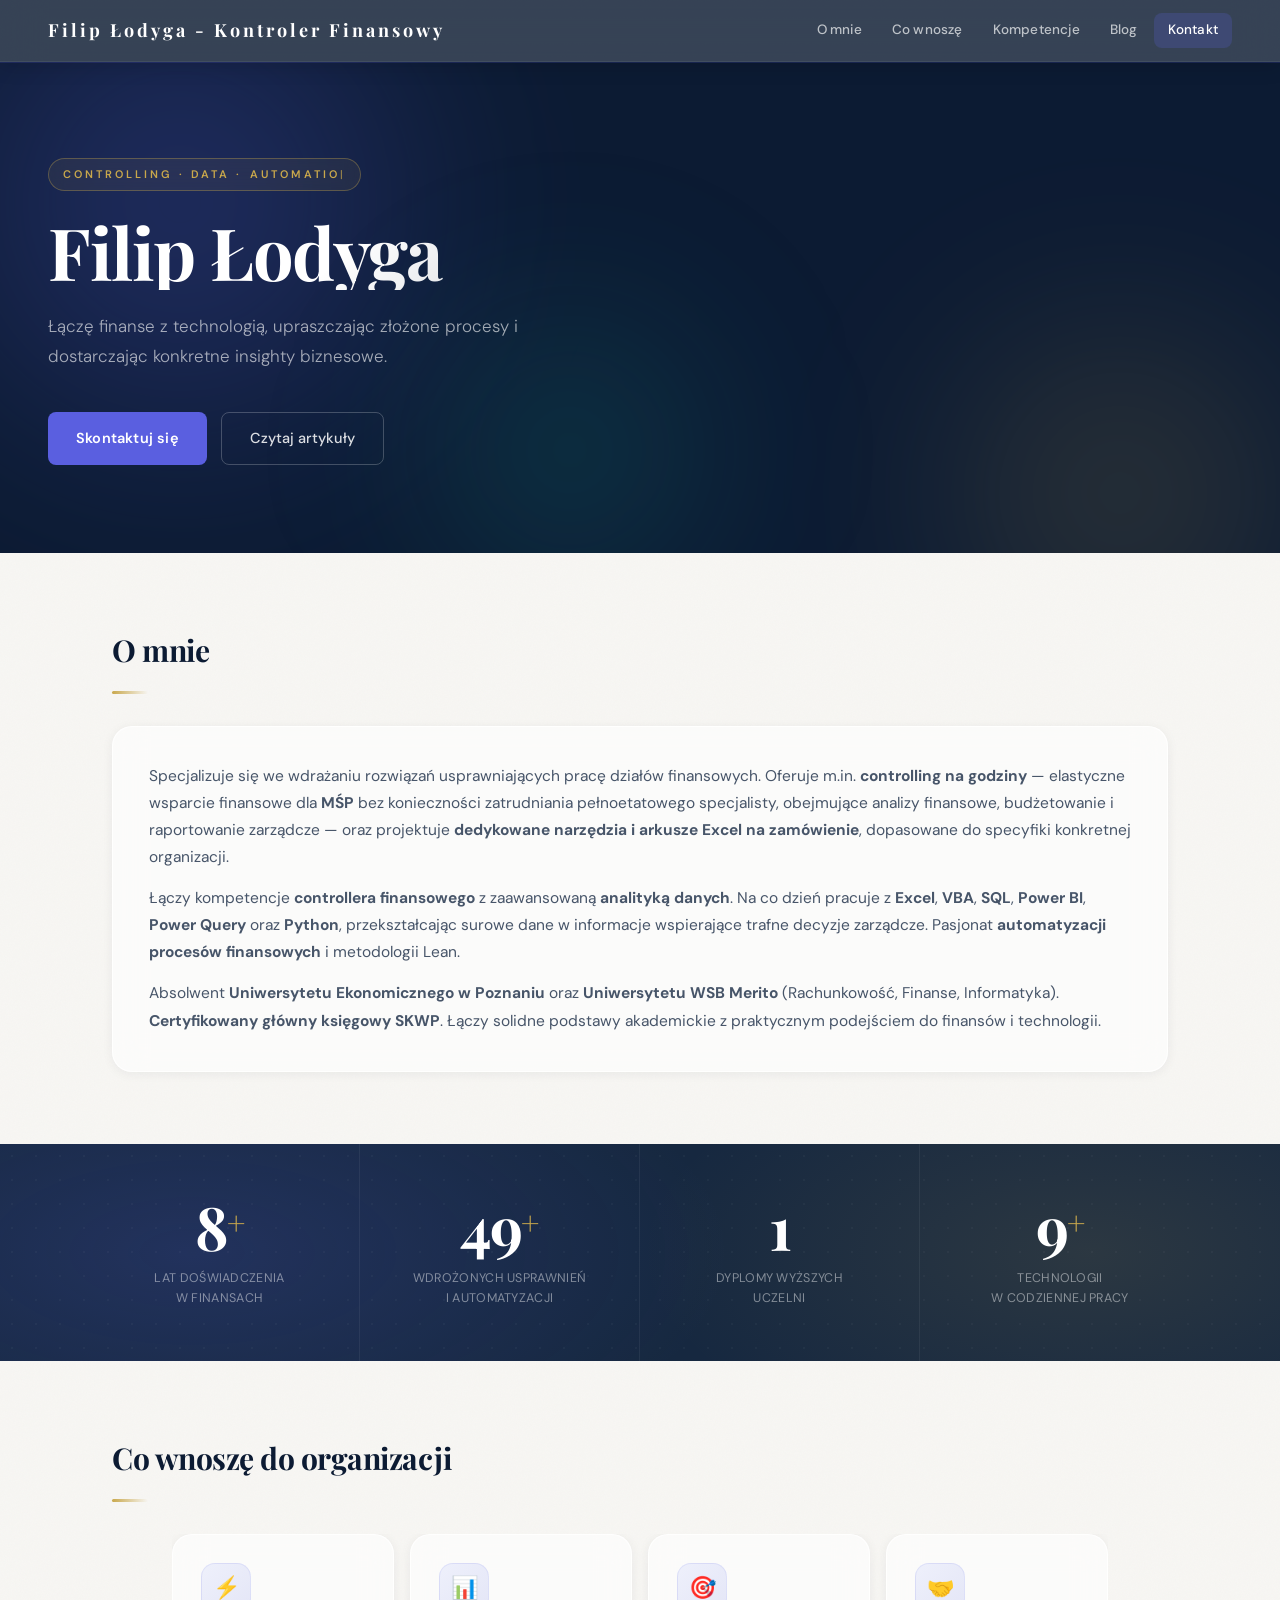
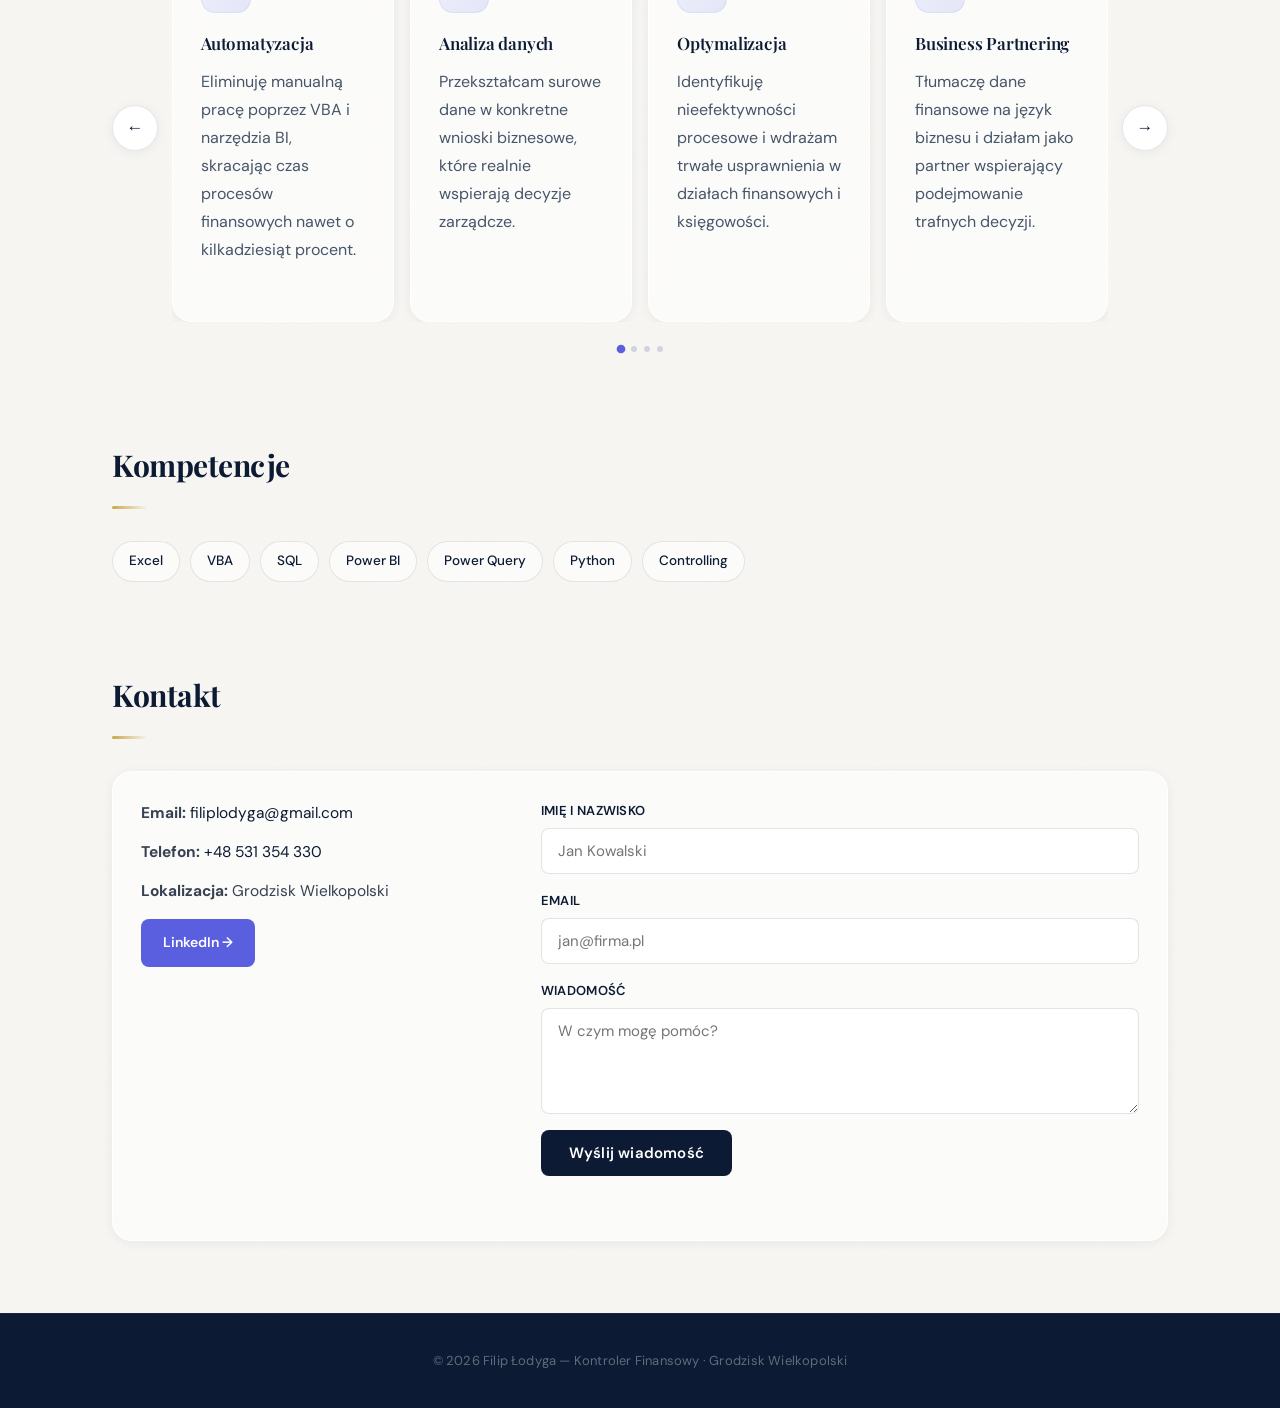
==== commit 71b50380: "Update index.html" ====
--- a/index.html
+++ b/index.html
@@ -232,7 +232,7 @@
                 <p><strong>Telefon:</strong> <a href="tel:+48531354330">+48 531 354 330</a></p>
                 <p><strong>Lokalizacja:</strong> Grodzisk Wielkopolski</p>
             </address>
-            <a href="https://www.linkedin.com" target="_blank" rel="noopener noreferrer" class="linkedin-btn">LinkedIn →</a>
+            <a href="https://www.linkedin.com/in/filip-lodyga/" target="_blank" rel="noopener noreferrer" class="linkedin-btn">LinkedIn →</a>
         </div>
 
         <form id="contact-form" class="contact-form">
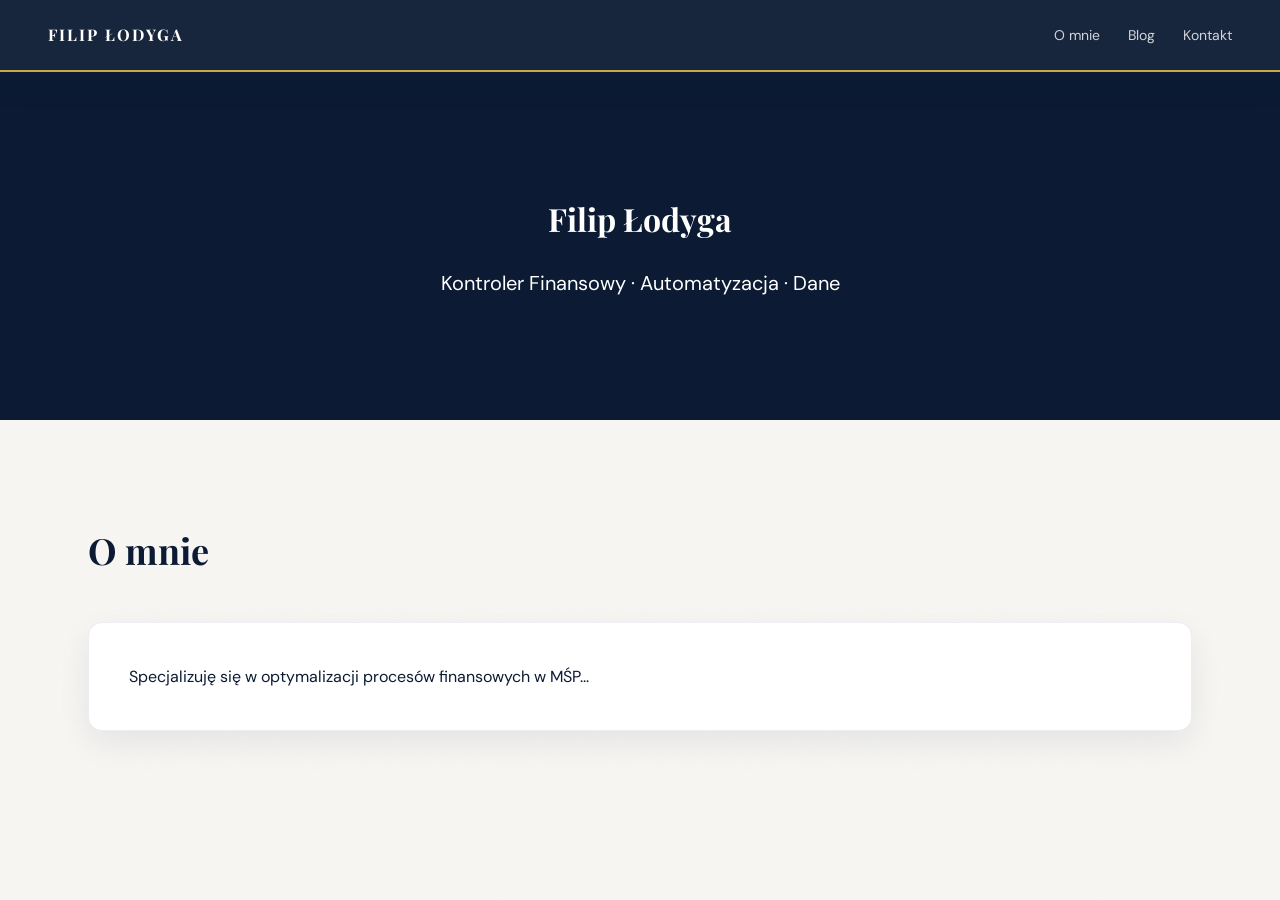
==== commit 2bcac033: "Add files via upload" ====
--- a/index.html
+++ b/index.html
@@ -3,429 +3,34 @@
 <head>
     <meta charset="UTF-8">
     <meta name="viewport" content="width=device-width, initial-scale=1.0">
-
-    <link rel="icon" type="image/png" href="/favicon.png">
-
-    <link rel="apple-touch-icon" href="/favicon.png">
-
-    <!-- SEO: tytuł strony -->
-    <title>Filip Łodyga | Kontroler Finansowy · Controlling · Excel</title>
-
-    <!-- SEO: meta description — widoczny w wynikach Google -->
-    <meta name="description" content="Filip Łodyga – kontroler finansowy. Controlling na godziny dla MŚP, automatyzacja finansów, narzędzia Excel na wymiar i szkolenia.">
-
-    <!-- SEO: słowa kluczowe -->
-    <meta name="keywords" content="kontroler finansowy, controlling, controlling na godziny, automatyzacja procesów finansowych, Excel na zamówienie, narzędzia Excel, Power BI, analiza danych, Grodzisk Wielkopolski, Nowy Tomyśl, Wolsztyn, Kościan, Poznań, Wielkopolska, MŚP, szkolenia Excel, VBA">
-
-    <!-- SEO: autor -->
-    <meta name="author" content="Filip Łodyga">
-    <meta name="robots" content="index, follow">
-
-    <!-- SEO: Open Graph -->
-    <meta property="og:type" content="website">
-    <meta property="og:title" content="Filip Łodyga | Kontroler Finansowyh">
-    <meta property="og:description" content="Controlling na godziny dla MŚP, automatyzacja finansów i narzędzia Excel na wymiar.">
-    <meta property="og:locale" content="pl_PL">
-
+    <title>Filip Łodyga | Kontroler Finansowy</title>
     <link rel="stylesheet" href="style.css">
-
-    <!-- SEO: dane strukturalne JSON-LD -->
-    <script type="application/ld+json">
-    {
-        "@context": "https://schema.org",
-        "@type": "Person",
-        "name": "Filip Łodyga",
-        "jobTitle": "Kontroler Finansowy",
-        "description": "Doświadczony kontroler finansowy specjalizujący się w automatyzacji procesów finansowych, analizie danych.",
-        "address": {
-            "@type": "PostalAddress",
-            "addressLocality": "Grodzisk Wielkopolski",
-            "addressRegion": "Wielkopolska",
-            "addressCountry": "PL"
-        },
-        "areaServed": ["Grodzisk Wielkopolski","Nowy Tomyśl","Wolsztyn","Kościan","Poznań","Wielkopolska"],
-        "knowsAbout": ["Controlling","Excel","VBA","Power BI","SQL","Python","Analiza danych","Automatyzacja procesów"]
-    }
-    </script>
 </head>
 <body>
-
-<nav>
-    <a href="index.html" class="logo">Filip Łodyga - Kontroler Finansowy</a>
-    <div class="menu" id="nav-menu">
-        <a href="#about">O mnie</a>
-        <a href="#value">Co wnoszę</a>
-        <a href="#skills">Kompetencje</a>
-        <a href="blog.html">Blog</a>
-        <a href="#contact">Kontakt</a>
-    </div>
-    <button class="nav-toggle" id="nav-toggle" aria-label="Otwórz menu">
-        <span></span><span></span><span></span>
-    </button>
-</nav>
-
-<header class="hero">
-    <div class="hero-content">
-        <p class="subtitle">Controlling · Data · <span id="typed-word"></span></p>
-        <h1>Filip Łodyga</h1>
-        <p class="hero-desc">
-            Łączę finanse z technologią, upraszczając złożone procesy
-            i dostarczając konkretne insighty biznesowe.
-        </p>
-        <div class="hero-actions">
-            <a href="#contact" class="btn-primary">Skontaktuj się</a>
-            <a href="blog.html" class="btn-outline">Czytaj artykuły</a>
+    <nav>
+        <a href="index.html" class="logo">FILIP ŁODYGA</a>
+        <div class="menu">
+            <a href="#about">O mnie</a>
+            <a href="blog.html">Blog</a>
+            <a href="#contact">Kontakt</a>
         </div>
-    </div>
-</header>
-
-<!-- SEO: semantyczny article wewnątrz section -->
-<section id="about" aria-label="O mnie">
-    <h2>O mnie</h2>
-    <article class="card fade-in">
-
-        <!-- Akapit 1: intro + lokalizacja -->
-        <!-- Akapit 2: usługi -->
-        <p>
-            Specjalizuje się we wdrażaniu rozwiązań usprawniających pracę działów finansowych.
-            Oferuje m.in. <strong>controlling na godziny</strong> — elastyczne wsparcie finansowe dla
-            <strong>MŚP</strong> bez konieczności zatrudniania pełnoetatowego specjalisty,
-            obejmujące analizy finansowe, budżetowanie i raportowanie zarządcze — oraz projektuje
-            <strong>dedykowane narzędzia i arkusze Excel na zamówienie</strong>,
-            dopasowane do specyfiki konkretnej organizacji.
-        </p>
-
-        <!-- Akapit 3: narzędzia i automatyzacja -->
-        <p>
-            Łączy kompetencje <strong>controllera finansowego</strong> z zaawansowaną
-            <strong>analityką danych</strong>. Na co dzień pracuje z <strong>Excel</strong>,
-            <strong>VBA</strong>, <strong>SQL</strong>, <strong>Power BI</strong>,
-            <strong>Power Query</strong> oraz <strong>Python</strong>, przekształcając surowe dane
-            w informacje wspierające trafne decyzje zarządcze. Pasjonat
-            <strong>automatyzacji procesów finansowych</strong> i metodologii Lean.
-        </p>
-
-        <!-- Akapit 4: wykształcenie -->
-        <p>
-            Absolwent <strong>Uniwersytetu Ekonomicznego w Poznaniu</strong> oraz
-            <strong>Uniwersytetu WSB Merito</strong> (Rachunkowość, Finanse, Informatyka).
-            <strong>Certyfikowany główny księgowy SKWP</strong>. Łączy solidne podstawy
-            akademickie z praktycznym podejściem do finansów i technologii.
-
-    </article>
-</section>
-
-<!-- Animowane liczniki -->
-<div class="stats-section">
-    <div class="stats-grid">
-        <div class="stat-item fade-in">
-            <div class="stat-number-wrap">
-                <span class="stat-num" data-target="9">0</span>
-                <span class="stat-suffix">+</span>
-            </div>
-            <p class="stat-label">lat doświadczenia<br>w finansach</p>
+    </nav>
+    <header class="hero" style="background: var(--ink); color: #fff; padding: 120px 48px; text-align: center;">
+        <h1 class="fade-in">Filip Łodyga</h1>
+        <p class="fade-in" style="margin-top: 20px; font-size: 20px;">Kontroler Finansowy · Automatyzacja · Dane</p>
+    </header>
+    <section id="about" class="fade-in">
+        <h2>O mnie</h2>
+        <div class="card">
+            <p>Specjalizuję się w optymalizacji procesów finansowych w MŚP...</p>
         </div>
-        <div class="stat-item fade-in">
-            <div class="stat-number-wrap">
-                <span class="stat-num" data-target="50">0</span>
-                <span class="stat-suffix">+</span>
-            </div>
-            <p class="stat-label">wdrożonych usprawnień<br>i automatyzacji</p>
-        </div>
-        <div class="stat-item fade-in">
-            <div class="stat-number-wrap">
-                <span class="stat-num" data-target="2">0</span>
-            </div>
-            <p class="stat-label">dyplomy wyższych<br>uczelni</p>
-        </div>
-        <div class="stat-item fade-in">
-            <div class="stat-number-wrap">
-                <span class="stat-num" data-target="10">0</span>
-                <span class="stat-suffix">+</span>
-            </div>
-            <p class="stat-label">technologii<br>w codziennej pracy</p>
-        </div>
-    </div>
-</div>
-
-<!-- Karuzela "Co wnoszę" -->
-<section id="value" aria-label="Co wnoszę do organizacji">
-    <h2>Co wnoszę do organizacji</h2>
-
-    <div class="value-carousel" role="region" aria-label="Usługi — przewijaj strzałkami">
-        <button class="carousel-btn" id="carousel-prev" aria-label="Poprzedni">&#8592;</button>
-
-        <div class="carousel-viewport">
-            <div class="carousel-track" id="carousel-track">
-
-                <div class="card value-card fade-in">
-                    <div class="card-icon">⚡</div>
-                    <h3>Automatyzacja</h3>
-                    <p>Eliminuję manualną pracę poprzez VBA i narzędzia BI, skracając czas procesów finansowych nawet o kilkadziesiąt procent.</p>
-                </div>
-
-                <div class="card value-card fade-in">
-                    <div class="card-icon">📊</div>
-                    <h3>Analiza danych</h3>
-                    <p>Przekształcam surowe dane w konkretne wnioski biznesowe, które realnie wspierają decyzje zarządcze.</p>
-                </div>
-
-                <div class="card value-card fade-in">
-                    <div class="card-icon">🎯</div>
-                    <h3>Optymalizacja</h3>
-                    <p>Identyfikuję nieefektywności procesowe i wdrażam trwałe usprawnienia w działach finansowych i księgowości.</p>
-                </div>
-
-                <div class="card value-card fade-in">
-                    <div class="card-icon">🤝</div>
-                    <h3>Business Partnering</h3>
-                    <p>Tłumaczę dane finansowe na język biznesu i działam jako partner wspierający podejmowanie trafnych decyzji.</p>
-                </div>
-
-                <div class="card value-card fade-in">
-                    <div class="card-icon">⏱️</div>
-                    <h3>Controlling na godziny</h3>
-                    <p>Elastyczne wsparcie controllingu dla <strong>MŚP</strong> bez etatu. Analizy, budżetowanie i raporty zarządcze wtedy, kiedy ich potrzebujesz.</p>
-                </div>
-
-                <div class="card value-card fade-in">
-                    <div class="card-icon">📐</div>
-                    <h3>Narzędzia Excel na wymiar</h3>
-                    <p>Projektuję zaawansowane arkusze, kalkulatory i dashboardy w Excelu — skrojone pod specyfikę Twojej firmy.</p>
-                </div>
-
-                <div class="card value-card fade-in">
-                    <div class="card-icon">🎓</div>
-                    <h3>Szkolenia</h3>
-                    <p>Indywidualne i grupowe szkolenia z MS Excel oraz controllingu — praktyczne, bez zbędnej teorii.</p>
-                </div>
-
-            </div>
-        </div>
-
-        <button class="carousel-btn" id="carousel-next" aria-label="Następny">&#8594;</button>
-    </div>
-
-    <div class="carousel-dots" id="carousel-dots"></div>
-</section>
-
-<section id="skills" aria-label="Kompetencje techniczne">
-    <h2>Kompetencje</h2>
-    <div class="skills fade-in">
-        <span>Excel</span>
-        <span>VBA</span>
-        <span>SQL</span>
-        <span>Power BI</span>
-        <span>Power Query</span>
-        <span>Python</span>
-        <span>Controlling</span>
-    </div>
-</section>
-
-<section id="contact" aria-label="Kontakt">
-    <h2>Kontakt</h2>
-    <div class="card contact-card fade-in">
-
-        <div class="contact-info">
-            <address>
-                <p><strong>Email:</strong> <a href="mailto:filiplodyga@gmail.com">filiplodyga@gmail.com</a></p>
-                <p><strong>Telefon:</strong> <a href="tel:+48531354330">+48 531 354 330</a></p>
-                <p><strong>Lokalizacja:</strong> Grodzisk Wielkopolski</p>
-            </address>
-            <a href="https://www.linkedin.com/in/filip-lodyga/" target="_blank" rel="noopener noreferrer" class="linkedin-btn">LinkedIn →</a>
-        </div>
-
-        <form id="contact-form" class="contact-form">
-            <input type="hidden" name="access_key" value="4f78f796-d6fa-4b5a-a835-94e20a404b14">
-            <input type="hidden" name="subject" value="Nowa wiadomość z portfolio">
-            <input type="hidden" name="botcheck" value="">
-
-            <div class="form-group">
-                <label for="name">Imię i nazwisko</label>
-                <input type="text" id="name" name="name" required placeholder="Jan Kowalski">
-            </div>
-            <div class="form-group">
-                <label for="email">Email</label>
-                <input type="email" id="email" name="email" required placeholder="jan@firma.pl">
-            </div>
-            <div class="form-group">
-                <label for="message">Wiadomość</label>
-                <textarea id="message" name="message" rows="4" required placeholder="W czym mogę pomóc?"></textarea>
-            </div>
-            <button type="submit" class="btn-submit" id="submit-btn">Wyślij wiadomość</button>
-            <p class="form-status" id="form-status"></p>
-        </form>
-
-    </div>
-</section>
-
-<footer>
-    <p>© 2026 Filip Łodyga — Kontroler Finansowy · Grodzisk Wielkopolski</p>
-</footer>
-
-<a href="#" class="back-to-top" id="back-to-top" aria-label="Wróć na górę">↑</a>
-
-<script>
-// ─── Mobile nav ────────────────────────────────────────────────────────────
-const toggle = document.getElementById('nav-toggle');
-const menu   = document.getElementById('nav-menu');
-toggle.addEventListener('click', () => menu.classList.toggle('open'));
-menu.querySelectorAll('a').forEach(l => l.addEventListener('click', () => menu.classList.remove('open')));
-
-// ─── Back to top ───────────────────────────────────────────────────────────
-const backBtn = document.getElementById('back-to-top');
-window.addEventListener('scroll', () => backBtn.classList.toggle('visible', window.scrollY > 400));
-
-// ─── Fade-in ───────────────────────────────────────────────────────────────
-const fadeObs = new IntersectionObserver((entries) => {
-    entries.forEach((entry, i) => {
-        if (entry.isIntersecting) {
-            setTimeout(() => entry.target.classList.add('visible'), i * 80);
-            fadeObs.unobserve(entry.target);
-        }
-    });
-}, { threshold: 0.12 });
-document.querySelectorAll('.fade-in').forEach(el => fadeObs.observe(el));
-
-// ─── Scroll spy ────────────────────────────────────────────────────────────
-const navLinks = document.querySelectorAll('.menu a[href^="#"]');
-const spyObs   = new IntersectionObserver((entries) => {
-    entries.forEach(entry => {
-        if (entry.isIntersecting) {
-            navLinks.forEach(a => a.classList.remove('active'));
-            const a = document.querySelector(`.menu a[href="#${entry.target.id}"]`);
-            if (a) a.classList.add('active');
-        }
-    });
-}, { rootMargin: '-40% 0px -55% 0px' });
-document.querySelectorAll('section[id]').forEach(s => spyObs.observe(s));
-
-// ─── Typewriter ────────────────────────────────────────────────────────────
-const words = ['Automation', 'Analytics', 'Insights', 'AI'];
-let wi = 0, ci = 0, del = false, paused = false;
-const tel = document.getElementById('typed-word');
-function type() {
-    if (paused) return;
-    const w = words[wi];
-    tel.textContent = del ? w.substring(0, ci - 1) : w.substring(0, ci + 1);
-    del ? ci-- : ci++;
-    if (!del && ci === w.length) { paused = true; setTimeout(() => { del = true; paused = false; type(); }, 2200); return; }
-    if (del && ci === 0) { del = false; wi = (wi + 1) % words.length; }
-    setTimeout(type, del ? 70 : 115);
-}
-setTimeout(type, 900);
-
-// ─── Animated counters ─────────────────────────────────────────────────────
-function easeOutQuart(t) { return 1 - Math.pow(1 - t, 4); }
-const cntObs = new IntersectionObserver((entries) => {
-    entries.forEach(entry => {
-        if (!entry.isIntersecting) return;
-        const el = entry.target, target = +el.dataset.target, t0 = performance.now();
-        (function run(now) {
-            const p = Math.min((now - t0) / 1600, 1);
-            el.textContent = Math.floor(easeOutQuart(p) * target);
-            p < 1 ? requestAnimationFrame(run) : (el.textContent = target);
-        })(t0);
-        cntObs.unobserve(el);
-    });
-}, { threshold: 0.6 });
-document.querySelectorAll('.stat-num').forEach(c => cntObs.observe(c));
-
-// ─── Carousel ──────────────────────────────────────────────────────────────
-const track     = document.getElementById('carousel-track');
-const dotsWrap  = document.getElementById('carousel-dots');
-let idx = 0;
-
-function visCount() {
-    return window.innerWidth < 540 ? 1 : window.innerWidth < 900 ? 2 : 4;
-}
-function cards() { return Array.from(track.querySelectorAll('.value-card')); }
-
-function step() {
-    const vp  = document.querySelector('.carousel-viewport');
-    const gap = 16;
-    const vis = visCount();
-    const cw  = (vp.offsetWidth - gap * (vis - 1)) / vis;
-    return { cw, s: cw + gap };
-}
-
-function renderDots() {
-    const max = cards().length - visCount();
-    dotsWrap.innerHTML = '';
-    for (let i = 0; i <= max; i++) {
-        const d = document.createElement('span');
-        d.className = 'dot' + (i === idx ? ' active' : '');
-        d.onclick = () => { idx = i; move(true); };
-        dotsWrap.appendChild(d);
-    }
-}
-
-function move(animate) {
-    const { cw, s } = step();
-    cards().forEach(c => { c.style.width = cw + 'px'; c.style.flexShrink = '0'; });
-    track.style.transition = animate ? 'transform 0.44s cubic-bezier(0.4,0,0.2,1)' : 'none';
-    track.style.transform  = `translateX(-${idx * s}px)`;
-    if (!animate) track.offsetHeight;
-    renderDots();
-}
-
-document.getElementById('carousel-prev').onclick = () => {
-    const max = cards().length - visCount();
-    idx = idx <= 0 ? max : idx - 1; move(true);
-};
-document.getElementById('carousel-next').onclick = () => {
-    const max = cards().length - visCount();
-    idx = idx >= max ? 0 : idx + 1; move(true);
-};
-
-// Swipe
-let tx = 0;
-track.addEventListener('touchstart', e => { tx = e.touches[0].clientX; }, { passive: true });
-track.addEventListener('touchend',   e => {
-    const d = tx - e.changedTouches[0].clientX;
-    if (Math.abs(d) > 40) {
-        const max = cards().length - visCount();
-        idx = d > 0 ? (idx >= max ? 0 : idx + 1) : (idx <= 0 ? max : idx - 1);
-        move(true);
-    }
-});
-
-// Init + resize
-move(false);
-let rt;
-window.addEventListener('resize', () => {
-    clearTimeout(rt);
-    rt = setTimeout(() => { idx = Math.min(idx, cards().length - visCount()); move(false); }, 120);
-});
-
-// ─── Contact form ───────────────────────────────────────────────────────────
-document.getElementById('contact-form').addEventListener('submit', async (e) => {
-    e.preventDefault();
-    const btn = document.getElementById('submit-btn');
-    const sts = document.getElementById('form-status');
-    btn.disabled = true; btn.textContent = 'Wysyłanie…';
-    sts.className = 'form-status'; sts.textContent = '';
-    try {
-        const res  = await fetch('https://api.web3forms.com/submit', {
-            method: 'POST',
-            headers: { 'Content-Type': 'application/json' },
-            body: JSON.stringify(Object.fromEntries(new FormData(e.target)))
-        });
-        const data = await res.json();
-        if (data.success) {
-            sts.textContent = '✓ Wiadomość wysłana! Odezwę się wkrótce.';
-            sts.className = 'form-status success';
-            e.target.reset();
-        } else throw new Error(data.message || 'Nieznany błąd API');
-    } catch (err) {
-        sts.textContent = `✗ Błąd: ${err.message}. Napisz bezpośrednio na filiplodyga@gmail.com`;
-        sts.className = 'form-status error';
-        console.error('Web3Forms error:', err);
-    } finally {
-        btn.disabled = false; btn.textContent = 'Wyślij wiadomość';
-    }
-});
-</script>
-
+    </section>
+    
+    <script>
+        const obs = new IntersectionObserver(entries => {{
+            entries.forEach(e => {{ if(e.isIntersecting) e.target.classList.add('visible'); }});
+        }});
+        document.querySelectorAll('.fade-in').forEach(el => obs.observe(el));
+    </script>
 </body>
 </html>
--- a/style.css
+++ b/style.css
@@ -1,1068 +1,91 @@
 /* ═══════════════════════════════════════════════════════════════
-   FONTS — Playfair Display + DM Sans (refined editorial pairing)
+   FONTS — Playfair Display + DM Sans
 ═══════════════════════════════════════════════════════════════ */
 @import url('https://fonts.googleapis.com/css2?family=Playfair+Display:ital,wght@0,500;0,700;1,500&family=DM+Sans:opsz,wght@9..40,300;9..40,400;9..40,500;9..40,600&display=swap');
 
-/* ═══════════════════════════════════════════════════════════════
-   DESIGN TOKENS
-═══════════════════════════════════════════════════════════════ */
 :root {
-    /* Core palette */
     --ink:      #0C1B33;
     --ink2:     #162840;
-    --bg:       #F7F6F3;           /* warm off-white, not cold gray */
+    --bg:       #F7F6F3;
     --surface:  #FFFFFF;
     --muted:    #6B7280;
     --faint:    #ECEEF4;
-
-    /* Accents */
-    --indigo:       #5A5FE0;
-    --indigo-glow:  rgba(90,95,224,0.18);
-    --indigo-dark:  #4548C4;
-    --gold:         #C9A84C;       /* consulting premium accent */
-    --gold-light:   rgba(201,168,76,0.15);
-
-    /* Glass */
-    --glass-bg:     rgba(255,255,255,0.60);
-    --glass-border: rgba(255,255,255,0.80);
-
-    /* Shadows */
-    --sh-sm:  0 2px 12px rgba(12,27,51,0.06);
-    --sh-md:  0 8px 32px rgba(12,27,51,0.10);
-    --sh-lg:  0 20px 56px rgba(12,27,51,0.14);
-    --sh-xl:  0 32px 80px rgba(12,27,51,0.18);
-
-    /* Shape */
-    --r-sm:   8px;
-    --r-md:   14px;
-    --r-lg:   20px;
-    --r-xl:   28px;
-
-    /* Easing */
-    --ease:   cubic-bezier(0.4, 0, 0.2, 1);
-    --ease-out: cubic-bezier(0.0, 0, 0.2, 1);
-    --spring: cubic-bezier(0.34, 1.56, 0.64, 1);
-    --t:      0.30s;
-    --ts:     0.22s;
+    --indigo:   #5A5FE0;
+    --gold:      #C9A84C;
+    --gold-light: rgba(201,168,76,0.1);
+    --sh-md:    0 12px 32px rgba(12,27,51,0.08);
+    --sh-lg:    0 24px 60px rgba(12,27,51,0.12);
+    --r-md:     14px;
+    --ease-out: cubic-bezier(0.16, 1, 0.3, 1);
 }
 
-/* ═══════════════════════════════════════════════════════════════
-   RESET
-═══════════════════════════════════════════════════════════════ */
 *, *::before, *::after { box-sizing: border-box; margin: 0; padding: 0; }
-html { scroll-behavior: smooth; font-size: 16px; }
+html { scroll-behavior: smooth; }
 
-/* ═══════════════════════════════════════════════════════════════
-   BODY — warm textured background
-═══════════════════════════════════════════════════════════════ */
 body {
-    font-family: 'DM Sans', 'Segoe UI', sans-serif;
+    font-family: 'DM Sans', sans-serif;
     background-color: var(--bg);
-    /* Subtle noise grain via SVG */
-    background-image:
-        url("data:image/svg+xml,%3Csvg xmlns='http://www.w3.org/2000/svg' width='300' height='300'%3E%3Cfilter id='n'%3E%3CfeTurbulence type='fractalNoise' baseFrequency='0.72' numOctaves='4' stitchTiles='stitch'/%3E%3C/filter%3E%3Crect width='300' height='300' filter='url(%23n)' opacity='0.025'/%3E%3C/svg%3E");
-    background-size: 300px 300px;
     color: var(--ink);
     line-height: 1.7;
-    -webkit-font-smoothing: antialiased;
-    -moz-osx-font-smoothing: grayscale;
+    /* MICRO-PATTERN BACKGROUND */
+    background-image: 
+        radial-gradient(var(--ink) 0.5px, transparent 0.5px),
+        url("data:image/svg+xml,%3Csvg xmlns='http://www.w3.org/2000/svg' width='300' height='300'%3E%3Cfilter id='n'%3E%3CfeTurbulence type='fractalNoise' baseFrequency='0.72' numOctaves='4' stitchTiles='stitch'/%3E%3C/filter%3E%3Crect width='300' height='300' filter='url(%23n)' opacity='0.02'/%3E%3C/svg%3E");
+    background-size: 20px 20px, 300px 300px;
+    background-blend-mode: multiply;
 }
 
-/* ═══════════════════════════════════════════════════════════════
-   SELECTION COLOUR
-═══════════════════════════════════════════════════════════════ */
-::selection {
-    background: var(--indigo);
-    color: white;
+/* PREMIUM NAV */
+nav {
+    position: sticky; top: 0; z-index: 1000;
+    padding: 0 48px; height: 72px;
+    display: flex; justify-content: space-between; align-items: center;
+    background: rgba(12, 27, 51, 0.95);
+    backdrop-filter: blur(10px);
+    border-bottom: 2px solid var(--gold);
+    box-shadow: var(--sh-md);
 }
+.logo { font-family: 'Playfair Display'; font-weight: 700; color: #fff; text-decoration: none; letter-spacing: 2px; }
+.menu a { color: #fff; text-decoration: none; margin-left: 24px; font-size: 14px; opacity: 0.8; transition: 0.3s; }
+.menu a:hover { opacity: 1; color: var(--gold); }
 
-/* ═══════════════════════════════════════════════════════════════
-   NAV — frosted glass
-═══════════════════════════════════════════════════════════════ */
-nav {
-    position: sticky;
-    top: 0;
-    z-index: 1000;
-    padding: 0 48px;
-    height: 62px;
-    display: flex;
-    justify-content: space-between;
-    align-items: center;
-    /* Frosted glass */
-    background: rgba(12, 27, 51, 0.82);
-    backdrop-filter: blur(20px) saturate(160%);
-    -webkit-backdrop-filter: blur(20px) saturate(160%);
-    border-bottom: 1px solid rgba(255,255,255,0.06);
-    /* Subtle bottom glow line */
-    box-shadow: 0 1px 0 rgba(90,95,224,0.18), 0 4px 20px rgba(0,0,0,0.15);
-    transition: background var(--t) var(--ease);
-}
-
-.logo {
-    font-family: 'Playfair Display', Georgia, serif;
-    font-size: 18px;
-    font-weight: 700;
-    letter-spacing: 3px;
-    color: #fff;
-    text-decoration: none;
-    /* Gold underline on hover */
-    position: relative;
-}
-.logo::after {
-    content: '';
-    position: absolute;
-    bottom: -2px; left: 0; right: 0;
-    height: 1.5px;
-    background: var(--gold);
-    transform: scaleX(0);
-    transform-origin: left;
-    transition: transform var(--t) var(--spring);
-}
-.logo:hover::after { transform: scaleX(1); }
-
-.menu {
-    display: flex;
-    align-items: center;
-    gap: 2px;
-}
-.menu a {
-    color: rgba(255,255,255,0.68);
-    padding: 6px 14px;
-    border-radius: var(--r-sm);
-    text-decoration: none;
-    font-size: 13.5px;
-    font-weight: 500;
-    letter-spacing: 0.2px;
-    transition: color var(--ts) var(--ease), background var(--ts) var(--ease);
-}
-.menu a:hover {
-    color: #fff;
-    background: rgba(255,255,255,0.08);
-}
-.menu a.active {
-    color: #fff;
-    background: rgba(90,95,224,0.22);
-}
-
-/* Hamburger */
-.nav-toggle {
-    display: none;
-    flex-direction: column;
-    gap: 5px;
-    cursor: pointer;
-    padding: 6px;
-    background: none;
-    border: none;
-}
-.nav-toggle span {
-    display: block;
-    width: 22px; height: 2px;
-    background: rgba(255,255,255,0.85);
-    border-radius: 2px;
-    transition: transform var(--t) var(--ease), opacity var(--t) var(--ease);
-}
-
-/* ═══════════════════════════════════════════════════════════════
-   HERO — Aurora animated background
-═══════════════════════════════════════════════════════════════ */
-.hero {
-    position: relative;
-    padding: 96px 48px 88px;
-    background: var(--ink);
-    color: white;
-    overflow: hidden;
-    isolation: isolate;
-}
-
-/* Aurora orbs — animated blobs */
-.hero::before,
-.hero::after {
-    content: "";
-    position: absolute;
-    border-radius: 50%;
-    filter: blur(80px);
-    opacity: 0.55;
-    pointer-events: none;
-}
-/* Primary orb — indigo */
-.hero::before {
-    width: 680px; height: 680px;
-    background: radial-gradient(circle, rgba(90,95,224,0.55) 0%, transparent 70%);
-    top: -200px; left: -160px;
-    animation: orb-drift-a 14s ease-in-out infinite alternate;
-}
-/* Secondary orb — gold */
-.hero::after {
-    width: 520px; height: 520px;
-    background: radial-gradient(circle, rgba(201,168,76,0.35) 0%, transparent 70%);
-    bottom: -200px; right: -100px;
-    animation: orb-drift-b 18s ease-in-out infinite alternate;
-}
-
-@keyframes orb-drift-a {
-    0%   { transform: translate(0,    0   ) scale(1);    }
-    50%  { transform: translate(80px, 40px) scale(1.12); }
-    100% { transform: translate(40px, -40px) scale(0.94); }
-}
-@keyframes orb-drift-b {
-    0%   { transform: translate(0,    0   ) scale(1);    }
-    50%  { transform: translate(-60px, -30px) scale(1.08); }
-    100% { transform: translate(-20px,  60px) scale(0.96); }
-}
-
-/* Third orb — teal */
-.hero-content::before {
-    content: "";
-    position: absolute;
-    width: 400px; height: 400px;
-    background: radial-gradient(circle, rgba(20,180,160,0.20) 0%, transparent 70%);
-    top: 30%; right: 5%;
-    border-radius: 50%;
-    filter: blur(80px);
-    pointer-events: none;
-    animation: orb-drift-c 22s ease-in-out infinite alternate;
-}
-@keyframes orb-drift-c {
-    0%   { transform: translate(0, 0) scale(1); }
-    100% { transform: translate(-50px, 30px) scale(1.15); }
-}
-
-/* Grain overlay on hero */
-.hero-grain {
-    position: absolute;
-    inset: 0;
-    background-image: url("data:image/svg+xml,%3Csvg xmlns='http://www.w3.org/2000/svg' width='200' height='200'%3E%3Cfilter id='n'%3E%3CfeTurbulence type='fractalNoise' baseFrequency='0.80' numOctaves='4' stitchTiles='stitch'/%3E%3C/filter%3E%3Crect width='200' height='200' filter='url(%23n)' opacity='0.06'/%3E%3C/svg%3E");
-    background-size: 200px 200px;
-    pointer-events: none;
-    z-index: 1;
-}
-
-/* Fine dot grid */
-.hero::before {
-    /* merge dot grid into orb via layered bg on the content wrapper */
-}
-
-.hero-content {
-    position: relative;
-    z-index: 2;
-    max-width: 760px;
-}
-
-/* Animated tag line */
-.subtitle {
-    display: inline-flex;
-    align-items: center;
-    gap: 8px;
-    font-size: 11px;
-    font-weight: 600;
-    letter-spacing: 3px;
-    text-transform: uppercase;
-    color: var(--gold);
-    margin-bottom: 22px;
-    padding: 6px 14px;
-    border: 1px solid rgba(201,168,76,0.35);
-    border-radius: 100px;
-    background: rgba(201,168,76,0.08);
-    backdrop-filter: blur(8px);
-    animation: badge-in 0.8s var(--ease-out) both;
-    white-space: nowrap; /* <-- Ta linijka blokuje łamanie tekstu na dwa wiersze */
-}
-}
-.subtitle::before {
-    content: '';
-    width: 5px; height: 5px;
-    background: var(--gold);
-    border-radius: 50%;
-    animation: pulse-gold 2.4s ease-in-out infinite;
-}
-@keyframes pulse-gold {
-    0%, 100% { box-shadow: 0 0 0 0 rgba(201,168,76,0.6); }
-    50%       { box-shadow: 0 0 0 5px rgba(201,168,76,0); }
-}
-@keyframes badge-in {
-    from { opacity: 0; transform: translateY(12px); }
-    to   { opacity: 1; transform: translateY(0); }
-}
-
-.hero h1 {
-    font-family: 'Playfair Display', Georgia, serif;
-    font-size: clamp(42px, 6vw, 72px);
-    font-weight: 700;
-    line-height: 1.08;
-    letter-spacing: -1.5px;
-    margin-bottom: 22px;
-    /* Gradient text */
-    background: linear-gradient(135deg, #ffffff 40%, rgba(255,255,255,0.65));
-    -webkit-background-clip: text;
-    -webkit-text-fill-color: transparent;
-    background-clip: text;
-    animation: hero-h1-in 0.9s 0.15s var(--ease-out) both;
-}
-@keyframes hero-h1-in {
-    from { opacity: 0; transform: translateY(24px); }
-    to   { opacity: 1; transform: translateY(0); }
-}
-
-.hero-desc {
-    max-width: 560px;
-    color: rgba(255,255,255,0.62);
-    font-size: 17px;
-    line-height: 1.75;
-    margin-bottom: 40px;
-    font-weight: 300;
-    animation: hero-desc-in 0.9s 0.28s var(--ease-out) both;
-}
-@keyframes hero-desc-in {
-    from { opacity: 0; transform: translateY(18px); }
-    to   { opacity: 1; transform: translateY(0); }
-}
-
-.hero-actions {
-    display: flex;
-    gap: 14px;
-    flex-wrap: wrap;
-    animation: hero-cta-in 0.9s 0.42s var(--ease-out) both;
-}
-@keyframes hero-cta-in {
-    from { opacity: 0; transform: translateY(14px); }
-    to   { opacity: 1; transform: translateY(0); }
-}
-
-/* Typewriter cursor */
-#typed-word { color: var(--gold); }
-#typed-word::after {
-    content: '|';
-    color: var(--gold);
-    animation: blink 0.75s step-end infinite;
-    font-weight: 300;
-}
-@keyframes blink { 0%,100%{opacity:1} 50%{opacity:0} }
-
-/* ═══════════════════════════════════════════════════════════════
-   BUTTONS
-═══════════════════════════════════════════════════════════════ */
-.btn-primary {
-    display: inline-flex;
-    align-items: center;
-    gap: 8px;
-    padding: 13px 28px;
-    background: var(--indigo);
-    color: #fff;
-    border-radius: var(--r-sm);
-    text-decoration: none;
-    font-weight: 600;
-    font-size: 14.5px;
-    letter-spacing: 0.2px;
-    transition: transform var(--ts) var(--spring), box-shadow var(--ts) var(--ease), background var(--ts) var(--ease);
-    border: none;
-    cursor: pointer;
-}
-.btn-primary:hover {
-    background: var(--indigo-dark);
-    transform: translateY(-2px) scale(1.02);
-    box-shadow: 0 10px 32px rgba(90,95,224,0.45);
-}
-.btn-primary:active { transform: translateY(0) scale(0.99); }
-
-.btn-outline {
-    display: inline-flex;
-    align-items: center;
-    gap: 8px;
-    padding: 13px 28px;
-    background: transparent;
-    color: rgba(255,255,255,0.85);
-    border-radius: var(--r-sm);
-    text-decoration: none;
-    font-weight: 500;
-    font-size: 14.5px;
-    border: 1px solid rgba(255,255,255,0.22);
-    backdrop-filter: blur(8px);
-    transition: border-color var(--ts) var(--ease), background var(--ts) var(--ease), transform var(--ts) var(--spring);
-}
-.btn-outline:hover {
-    border-color: rgba(255,255,255,0.55);
-    background: rgba(255,255,255,0.07);
-    transform: translateY(-2px);
-}
-
-/* ═══════════════════════════════════════════════════════════════
-   SECTIONS
-═══════════════════════════════════════════════════════════════ */
-section {
-    max-width: 1120px;
-    margin: 0 auto;
-    padding: 72px 32px;
-}
-section + section { padding-top: 16px; }
-
-/* ═══════════════════════════════════════════════════════════════
-   HEADINGS
-═══════════════════════════════════════════════════════════════ */
-h2 {
-    font-family: 'Playfair Display', Georgia, serif;
-    font-size: 30px;
-    font-weight: 700;
-    letter-spacing: -0.5px;
-    color: var(--ink);
-    margin-bottom: 32px;
-    position: relative;
-    padding-bottom: 18px;
-}
-/* Gold underline accent */
-h2::after {
-    content: '';
-    position: absolute;
-    left: 0; bottom: 0;
-    width: 36px; height: 2.5px;
-    background: linear-gradient(90deg, var(--gold), rgba(201,168,76,0));
-    border-radius: 2px;
-}
-h3 {
-    font-family: 'Playfair Display', Georgia, serif;
-    font-size: 17px;
-    font-weight: 600;
-    margin-bottom: 10px;
-    color: var(--ink);
-    letter-spacing: -0.2px;
-}
-
-/* ═══════════════════════════════════════════════════════════════
-   CARDS — glassmorphism with animated border
-═══════════════════════════════════════════════════════════════ */
-.card {
-    position: relative;
-    background: var(--glass-bg);
-    backdrop-filter: blur(16px);
-    -webkit-backdrop-filter: blur(16px);
-    border: 1px solid var(--glass-border);
-    border-radius: var(--r-lg);
-    padding: 28px;
-    box-shadow: var(--sh-sm);
-    transition:
-        transform var(--ts) var(--spring),
-        box-shadow var(--t)  var(--ease),
-        border-color var(--t) var(--ease);
-    overflow: hidden;
-}
-
-/* Shine sweep on hover */
-.card::before {
-    content: '';
-    position: absolute;
-    top: 0; left: -120%;
-    width: 60%; height: 100%;
-    background: linear-gradient(105deg, transparent 40%, rgba(255,255,255,0.25) 60%, transparent 80%);
-    transform: skewX(-18deg);
-    transition: left 0.6s var(--ease);
-    pointer-events: none;
-    z-index: 1;
-}
-.card:hover::before { left: 160%; }
-
-.card:hover {
-    transform: translateY(-4px);
-    box-shadow: var(--sh-lg);
-    border-color: rgba(90,95,224,0.22);
-}
-
-.card p { color: #475569; line-height: 1.75; margin-bottom: 14px; }
-.card p:last-child { margin-bottom: 0; }
-
-/* About card gets more padding */
-#about .card {
-    font-size: 15.5px;
-    line-height: 1.78;
-    padding: 36px;
-}
-
-/* ═══════════════════════════════════════════════════════════════
-   SERVICE AREAS — SEO pill
-═══════════════════════════════════════════════════════════════ */
-.service-areas {
-    display: flex;
-    flex-wrap: wrap;
-    align-items: baseline;
-    gap: 8px;
-    margin-top: 24px !important;
-    padding: 14px 18px;
-    background: rgba(90,95,224,0.05);
-    border: 1px solid rgba(90,95,224,0.14);
-    border-left: 3px solid var(--gold);
-    border-radius: 0 var(--r-sm) var(--r-sm) 0;
-    font-size: 13.5px !important;
-    color: #374151 !important;
-}
-.service-areas-label { font-weight: 700; color: var(--ink); white-space: nowrap; }
-.service-areas-list { color: var(--muted); line-height: 1.6; }
-.service-areas-list em { font-style: normal; color: var(--indigo); font-weight: 500; }
-
-address { font-style: normal; }
-address a { color: var(--ink); text-decoration: none; transition: color var(--ts) var(--ease); }
-address a:hover { color: var(--indigo); }
-
-/* ═══════════════════════════════════════════════════════════════
-   STATS — dark banded section
-═══════════════════════════════════════════════════════════════ */
-.stats-section {
-    position: relative;
-    max-width: 100%;
-    padding: 0;
-    background: var(--ink2);
-    overflow: hidden;
-    isolation: isolate;
-}
-
-/* Animated sweep band behind stats */
-.stats-section::before {
-    content: '';
-    position: absolute;
-    inset: 0;
-    background:
-        radial-gradient(ellipse 60% 160% at 15% 50%, rgba(90,95,224,0.18) 0%, transparent 70%),
-        radial-gradient(ellipse 50% 140% at 85% 50%, rgba(201,168,76,0.12) 0%, transparent 70%);
-    pointer-events: none;
-    animation: stats-glow 10s ease-in-out infinite alternate;
-}
-@keyframes stats-glow {
-    from { opacity: 0.7; }
-    to   { opacity: 1.0; }
-}
-
-/* Dot grid on stats */
-.stats-section::after {
-    content: '';
-    position: absolute;
-    inset: 0;
-    background-image: radial-gradient(rgba(255,255,255,0.03) 1px, transparent 1px);
-    background-size: 24px 24px;
-    pointer-events: none;
-}
-
-.stats-grid {
-    position: relative;
-    z-index: 1;
-    max-width: 1120px;
-    margin: 0 auto;
-    display: grid;
-    grid-template-columns: repeat(4, 1fr);
-}
-
-.stat-item {
-    text-align: center;
-    padding: 52px 28px;
-    border-right: 1px solid rgba(255,255,255,0.06);
-    transition: background var(--t) var(--ease);
-}
-.stat-item:hover { background: rgba(255,255,255,0.03); }
-.stat-item:last-child { border-right: none; }
-
-.stat-number-wrap {
-    display: flex;
-    align-items: flex-start;
-    justify-content: center;
-    margin-bottom: 12px;
-}
-.stat-num {
-    font-family: 'Playfair Display', Georgia, serif;
-    font-size: 60px;
-    font-weight: 700;
-    color: #fff;
-    line-height: 1;
-    letter-spacing: -2px;
-}
-.stat-suffix {
-    font-family: 'Playfair Display', Georgia, serif;
-    font-size: 32px;
-    font-weight: 700;
-    color: var(--gold);
-    line-height: 1;
-    margin-top: 10px;
-}
-.stat-label {
-    color: rgba(255,255,255,0.45);
-    font-size: 12.5px;
-    letter-spacing: 0.3px;
-    line-height: 1.65;
-    text-transform: uppercase;
-}
-
-/* ═══════════════════════════════════════════════════════════════
-   VALUE CAROUSEL
-═══════════════════════════════════════════════════════════════ */
-.value-carousel {
-    display: flex;
-    align-items: center;
-    gap: 14px;
-}
-.carousel-viewport {
-    overflow: hidden;
-    flex: 1;
-    min-width: 0;
-}
-.carousel-track {
-    display: flex;
-    gap: 16px;
-}
-
-/* Value card specifics */
-.value-card {
-    flex-shrink: 0;
-    min-height: 200px;
-    display: flex;
-    flex-direction: column;
-    position: relative;
-}
-.value-card:hover {
-    transform: translateY(-5px) scale(1.02) !important;
-    box-shadow: var(--sh-xl) !important;
-    border-color: rgba(90,95,224,0.20) !important;
-}
-
-/* Card icon */
-.card-icon {
-    width: 50px; height: 50px;
-    background: linear-gradient(135deg, #eef0fb 0%, #e4e6f7 100%);
-    border-radius: 14px;
-    display: flex;
-    align-items: center;
-    justify-content: center;
-    font-size: 22px;
-    margin-bottom: 16px;
-    transition:
-        background var(--t) var(--ease),
-        transform   var(--t) var(--spring);
-    border: 1px solid rgba(90,95,224,0.10);
-    flex-shrink: 0;
-}
-.value-card:hover .card-icon {
-    background: linear-gradient(135deg, var(--indigo), var(--indigo-dark));
-    border-color: transparent;
-    transform: scale(1.10) rotate(-5deg);
-}
-
-/* Carousel controls */
-.carousel-btn {
-    width: 46px; height: 46px;
-    flex-shrink: 0;
-    background: var(--surface);
-    border: 1px solid rgba(12,27,51,0.10);
-    border-radius: 50%;
-    display: flex;
-    align-items: center;
-    justify-content: center;
-    cursor: pointer;
-    font-size: 17px;
-    color: var(--ink);
-    transition:
-        background var(--ts) var(--ease),
-        color     var(--ts) var(--ease),
-        transform var(--ts) var(--spring),
-        box-shadow var(--ts) var(--ease);
-    box-shadow: var(--sh-sm);
-}
-.carousel-btn:hover {
-    background: var(--indigo);
-    color: #fff;
-    border-color: var(--indigo);
-    transform: scale(1.12);
-    box-shadow: 0 6px 20px rgba(90,95,224,0.35);
-}
-
-/* Dots */
-.carousel-dots {
-    display: flex;
-    justify-content: center;
-    gap: 7px;
-    margin-top: 24px;
-}
-.dot {
-    width: 6px; height: 6px;
-    border-radius: 50%;
-    background: #d1d5db;
-    cursor: pointer;
-    transition: background var(--ts) var(--ease), transform var(--ts) var(--spring);
-}
-.dot.active {
-    background: var(--indigo);
-    transform: scale(1.45);
-}
-.dot:hover:not(.active) { background: #a5b4fc; }
-
-/* ═══════════════════════════════════════════════════════════════
-   SKILLS
-═══════════════════════════════════════════════════════════════ */
-.skills { display: flex; flex-wrap: wrap; gap: 10px; }
-.skills span {
-    background: var(--glass-bg);
-    backdrop-filter: blur(8px);
-    color: var(--ink);
-    padding: 8px 16px;
-    border-radius: 100px;
-    font-size: 13.5px;
-    font-weight: 500;
-    border: 1px solid rgba(12,27,51,0.10);
-    cursor: default;
-    transition:
-        background var(--ts) var(--ease),
-        color       var(--ts) var(--ease),
-        transform   var(--ts) var(--spring),
-        box-shadow  var(--ts) var(--ease),
-        border-color var(--ts) var(--ease);
-}
-.skills span:hover {
-    background: var(--indigo);
-    color: #fff;
-    border-color: var(--indigo);
-    transform: translateY(-3px) scale(1.04);
-    box-shadow: 0 6px 18px rgba(90,95,224,0.35);
-}
-
-/* ═══════════════════════════════════════════════════════════════
-   BLOG
-═══════════════════════════════════════════════════════════════ */
-.blog-list { display: grid; gap: 16px; }
-
-.post-card {
-    background: var(--glass-bg);
-    backdrop-filter: blur(12px);
-    padding: 28px 32px;
-    border-radius: var(--r-lg);
-    border: 1px solid var(--glass-border);
-    box-shadow: var(--sh-sm);
-    transition: transform var(--ts) var(--spring), box-shadow var(--t) var(--ease), border-color var(--t) var(--ease);
-    display: flex;
-    justify-content: space-between;
-    align-items: flex-start;
-    gap: 24px;
-    overflow: hidden;
-}
-.post-card:hover {
-    transform: translateY(-4px);
-    border-color: rgba(90,95,224,0.22);
-    box-shadow: var(--sh-lg);
-}
-.post-card-body { flex: 1; }
-.post-card h3 {
-    font-family: 'Playfair Display', Georgia, serif;
-    font-size: 20px;
-    margin-bottom: 8px;
-    color: var(--ink);
-}
-.post-card p { color: var(--muted); font-size: 15px; margin-bottom: 14px; }
-.post-meta { font-size: 12px; color: #9ca3af; margin-bottom: 10px !important; display: flex; gap: 12px; }
-.post-card a.read-more {
-    display: inline-flex; align-items: center; gap: 6px;
-    color: var(--indigo); text-decoration: none;
-    font-weight: 600; font-size: 14px;
-    transition: gap var(--ts) var(--ease), color var(--ts) var(--ease);
-}
-.post-card a.read-more:hover { gap: 12px; color: var(--indigo-dark); }
-.post-card a.read-more::after { content: "→"; }
-
-/* ═══════════════════════════════════════════════════════════════
-   CONTACT
-═══════════════════════════════════════════════════════════════ */
-.contact-card {
-    display: grid;
-    grid-template-columns: 1fr 1.7fr;
-    gap: 48px;
-    align-items: start;
-}
-.contact-info { min-width: 220px; }
-.contact-info p { margin-bottom: 12px; font-size: 15.5px; color: #374151; }
-
-.linkedin-btn,
-.contact-info .linkedin-btn {
-    display: inline-flex;
-    align-items: center;
-    gap: 8px;
-    margin-top: 14px;
-    padding: 12px 22px;
-    background: var(--indigo);
-    color: #fff;
-    border-radius: var(--r-sm);
-    text-decoration: none;
-    font-weight: 600;
-    font-size: 14px;
-    transition: background var(--ts) var(--ease), transform var(--ts) var(--spring), box-shadow var(--ts) var(--ease);
-}
-.linkedin-btn:hover,
-.contact-info .linkedin-btn:hover {
-    background: var(--indigo-dark);
-    transform: translateY(-2px);
-    box-shadow: 0 8px 24px rgba(90,95,224,0.38);
-}
-
-.contact-form { display: flex; flex-direction: column; gap: 16px; }
-.form-group { display: flex; flex-direction: column; gap: 6px; }
-.form-group label {
-    font-size: 13px;
-    font-weight: 600;
-    color: var(--ink);
-    letter-spacing: 0.3px;
-    text-transform: uppercase;
-}
-.form-group input,
-.form-group textarea {
-    padding: 12px 16px;
-    border: 1.5px solid rgba(12,27,51,0.12);
-    border-radius: var(--r-sm);
-    font-family: 'DM Sans', sans-serif;
-    font-size: 15px;
-    color: var(--ink);
-    background: rgba(255,255,255,0.75);
-    backdrop-filter: blur(8px);
-    transition: border-color var(--ts) var(--ease), box-shadow var(--ts) var(--ease), background var(--ts) var(--ease);
-    outline: none;
-    resize: vertical;
-}
-.form-group input:focus,
-.form-group textarea:focus {
-    border-color: var(--indigo);
-    background: #fff;
-    box-shadow: 0 0 0 3.5px rgba(90,95,224,0.14);
-}
-.btn-submit {
-    padding: 13px 28px;
-    background: var(--ink);
-    color: #fff;
-    border: none;
-    border-radius: var(--r-sm);
-    font-family: 'DM Sans', sans-serif;
-    font-size: 15px;
-    font-weight: 600;
-    cursor: pointer;
-    align-self: flex-start;
-    transition: background var(--ts) var(--ease), transform var(--ts) var(--spring), box-shadow var(--ts) var(--ease);
-    letter-spacing: 0.2px;
-}
-.btn-submit:hover:not(:disabled) {
-    background: var(--indigo);
-    transform: translateY(-2px);
-    box-shadow: 0 8px 24px rgba(90,95,224,0.35);
-}
-.btn-submit:disabled { opacity: 0.55; cursor: not-allowed; }
-
-.form-status { font-size: 14px; min-height: 20px; }
-.form-status.success { color: #059669; }
-.form-status.error   { color: #dc2626; }
-
-/* ═══════════════════════════════════════════════════════════════
-   ARTICLE PAGES
-═══════════════════════════════════════════════════════════════ */
-.article-header {
-    background: var(--ink);
-    color: #fff;
-    padding: 72px 48px 60px;
-    position: relative;
-    overflow: hidden;
-}
-.article-header::before {
-    content: '';
-    position: absolute;
-    inset: 0;
-    background: radial-gradient(ellipse at 20% 50%, rgba(90,95,224,0.22), transparent 60%);
-    pointer-events: none;
-}
-.article-header::after {
-    content: '';
-    position: absolute;
-    inset: 0;
-    background-image: radial-gradient(rgba(255,255,255,0.025) 1px, transparent 1px);
-    background-size: 24px 24px;
-    pointer-events: none;
-}
-.article-header .breadcrumb {
-    position: relative; z-index: 1;
-    font-size: 13px; color: rgba(201,168,76,0.85);
-    margin-bottom: 20px;
-    display: flex; gap: 8px; align-items: center;
-}
-.article-header .breadcrumb a { color: rgba(201,168,76,0.85); text-decoration: none; }
-.article-header .breadcrumb a:hover { color: var(--gold); }
-.article-header h1 {
-    position: relative; z-index: 1;
-    font-family: 'Playfair Display', Georgia, serif;
-    font-size: clamp(28px, 4vw, 42px);
-    font-weight: 700;
-    margin-bottom: 16px;
-    max-width: 720px;
-    line-height: 1.2;
-    background: linear-gradient(135deg, #fff, rgba(255,255,255,0.7));
-    -webkit-background-clip: text;
-    -webkit-text-fill-color: transparent;
-    background-clip: text;
-}
-.article-header .article-meta {
-    position: relative; z-index: 1;
-    color: rgba(255,255,255,0.45);
-    font-size: 13px;
-    display: flex; gap: 16px;
-}
-.article-body { max-width: 740px; margin: 0 auto; padding: 60px 24px 100px; }
-.article-body p { font-size: 16.5px; color: #374151; line-height: 1.85; margin-bottom: 22px; }
-.article-body h3 {
-    font-family: 'Playfair Display', Georgia, serif;
-    font-size: 22px;
-    margin: 44px 0 16px;
-    color: var(--ink);
-}
-.result-box {
-    background: linear-gradient(135deg, rgba(90,95,224,0.06), rgba(201,168,76,0.06));
-    border: 1px solid rgba(90,95,224,0.14);
-    border-left: 3px solid var(--gold);
-    border-radius: var(--r-md);
-    padding: 22px 26px;
-    margin: 36px 0;
-}
-.result-box p { margin: 0 !important; font-weight: 500; color: var(--ink); font-size: 16px !important; }
-
-/* ═══════════════════════════════════════════════════════════════
-   READING PROGRESS BAR
-═══════════════════════════════════════════════════════════════ */
-.reading-progress {
-    position: fixed; top: 0; left: 0;
-    height: 2px;
-    background: linear-gradient(90deg, var(--indigo), var(--gold));
-    z-index: 9999;
-    transition: width 0.1s linear;
-    width: 0%;
-}
-
-/* ═══════════════════════════════════════════════════════════════
-   BACK TO TOP
-═══════════════════════════════════════════════════════════════ */
-.back-to-top {
-    position: fixed; bottom: 36px; right: 36px;
-    width: 46px; height: 46px;
-    background: var(--ink);
-    color: #fff;
-    border-radius: 50%;
-    display: flex; align-items: center; justify-content: center;
-    font-size: 18px;
-    opacity: 0;
-    transform: translateY(16px) scale(0.85);
-    transition: opacity var(--t) var(--ease), transform var(--t) var(--spring);
-    box-shadow: 0 6px 20px rgba(12,27,51,0.22);
-    z-index: 500;
-    text-decoration: none;
-}
-.back-to-top.visible { opacity: 1; transform: translateY(0) scale(1); }
-.back-to-top:hover {
-    background: var(--indigo);
-    box-shadow: 0 8px 24px rgba(90,95,224,0.40);
-    transform: translateY(-2px) scale(1.08);
-}
-
-/* ═══════════════════════════════════════════════════════════════
-   FADE-IN — scroll reveal
-═══════════════════════════════════════════════════════════════ */
-.fade-in {
-    opacity: 0;
-    transform: translateY(28px);
-    transition: opacity 0.65s var(--ease-out), transform 0.65s var(--ease-out);
-}
+/* SECTIONS & PREMIUM REVEAL */
+section { padding: 100px 48px; max-width: 1200px; margin: 0 auto; }
+.fade-in { opacity: 0; transform: translateY(30px); transition: all 0.8s var(--ease-out); }
 .fade-in.visible { opacity: 1; transform: translateY(0); }
 
-/* ═══════════════════════════════════════════════════════════════
-   FOOTER
-═══════════════════════════════════════════════════════════════ */
-footer {
-    background: var(--ink);
-    text-align: center;
-    padding: 36px 24px;
-    font-size: 13px;
-    color: rgba(255,255,255,0.35);
-    border-top: 1px solid rgba(255,255,255,0.05);
-    margin-top: 0;
-    letter-spacing: 0.2px;
+h1, h2, h3 { font-family: 'Playfair Display', serif; }
+h2 { font-size: 36px; margin-bottom: 40px; }
+
+.card {
+    background: var(--surface);
+    padding: 40px; border-radius: var(--r-md);
+    box-shadow: var(--sh-md);
+    transition: 0.4s var(--ease-out);
+    border: 1px solid var(--faint);
 }
-footer p { margin: 0; }
+.card:hover { transform: translateY(-8px); box-shadow: var(--sh-lg); border-color: var(--gold-light); }
 
-/* ═══════════════════════════════════════════════════════════════
-   PANEL (alias)
-═══════════════════════════════════════════════════════════════ */
-.panel {
-    background: var(--glass-bg);
-    backdrop-filter: blur(16px);
-    padding: 36px;
-    border-radius: var(--r-xl);
+/* DOWNLOAD COMPONENT */
+.download-box {
+    margin: 48px 0; padding: 32px;
+    background: #fff; border-radius: 12px;
+    border: 1px solid var(--faint);
+    border-left: 5px solid var(--gold);
+    display: flex; align-items: center; justify-content: space-between;
     box-shadow: var(--sh-md);
-    border: 1px solid var(--glass-border);
 }
+.download-btn {
+    background: var(--ink); color: #fff; padding: 14px 28px;
+    border-radius: 8px; text-decoration: none; font-weight: 600;
+    transition: 0.3s;
+}
+.download-btn:hover { background: var(--gold); color: var(--ink); transform: scale(1.05); }
 
-/* ═══════════════════════════════════════════════════════════════
-   RESPONSIVE — TABLET ≤ 768px
-═══════════════════════════════════════════════════════════════ */
+/* RESPONSIVE IMPROVEMENTS */
 @media (max-width: 768px) {
-    nav { padding: 0 20px; }
-
-    .menu {
-        display: none;
-        flex-direction: column;
-        position: absolute;
-        top: 62px; left: 0; right: 0;
-        background: rgba(12,27,51,0.97);
-        backdrop-filter: blur(20px);
-        padding: 16px 20px 24px;
-        gap: 2px;
-        border-bottom: 1px solid rgba(255,255,255,0.06);
-        box-shadow: 0 16px 32px rgba(0,0,0,0.2);
-    }
-    .menu.open { display: flex; }
-    .menu a { padding: 11px 14px; width: 100%; font-size: 14.5px; }
-    .nav-toggle { display: flex; }
-
-    .hero { padding: 64px 24px 56px; }
-    .hero h1 { font-size: 42px; }
-
-    section { padding: 48px 20px; }
-
-    .stats-grid { grid-template-columns: repeat(2, 1fr); }
-    .stat-item:nth-child(2) { border-right: none; }
-    .stat-item:nth-child(1),
-    .stat-item:nth-child(2) { border-bottom: 1px solid rgba(255,255,255,0.06); }
-    .stat-num { font-size: 48px; }
-
-    .contact-card { grid-template-columns: 1fr; gap: 28px; }
-
-    .value-carousel { gap: 8px; }
-    .carousel-btn { width: 38px; height: 38px; font-size: 15px; }
-
-    .article-header { padding: 48px 24px 40px; }
-    .back-to-top { bottom: 20px; right: 20px; }
-
-    .post-card { flex-direction: column; gap: 14px; }
-
-    #about .card { padding: 24px; }
+    nav { padding: 0 24px; }
+    section { padding: 60px 24px; }
+    .download-box { flex-direction: column; text-align: center; gap: 20px; }
+    .menu { display: none; }
 }
-
-/* ═══════════════════════════════════════════════════════════════
-   RESPONSIVE — MOBILE ≤ 480px
-═══════════════════════════════════════════════════════════════ */
-@media (max-width: 480px) {
-    .hero { padding: 52px 20px 48px; }
-    .hero h1 { font-size: 36px; letter-spacing: -0.5px; }
-    .hero-actions { flex-direction: column; }
-    .btn-primary, .btn-outline { text-align: center; justify-content: center; }
-    h2 { font-size: 24px; }
-    .stats-grid { grid-template-columns: repeat(2, 1fr); }
-    .stat-num { font-size: 40px; }
-    section { padding: 40px 16px; }
-}
-
-/* ═══════════════════════════════════════════════════════════════
-   REDUCED MOTION — respect user preference
-═══════════════════════════════════════════════════════════════ */
-@media (prefers-reduced-motion: reduce) {
-    .hero::before, .hero::after, .hero-content::before {
-        animation: none;
-    }
-    .fade-in {
-        opacity: 1;
-        transform: none;
-        transition: none;
-    }
-    #typed-word::after { animation: none; }
-    .stat-num { transition: none; }
-}
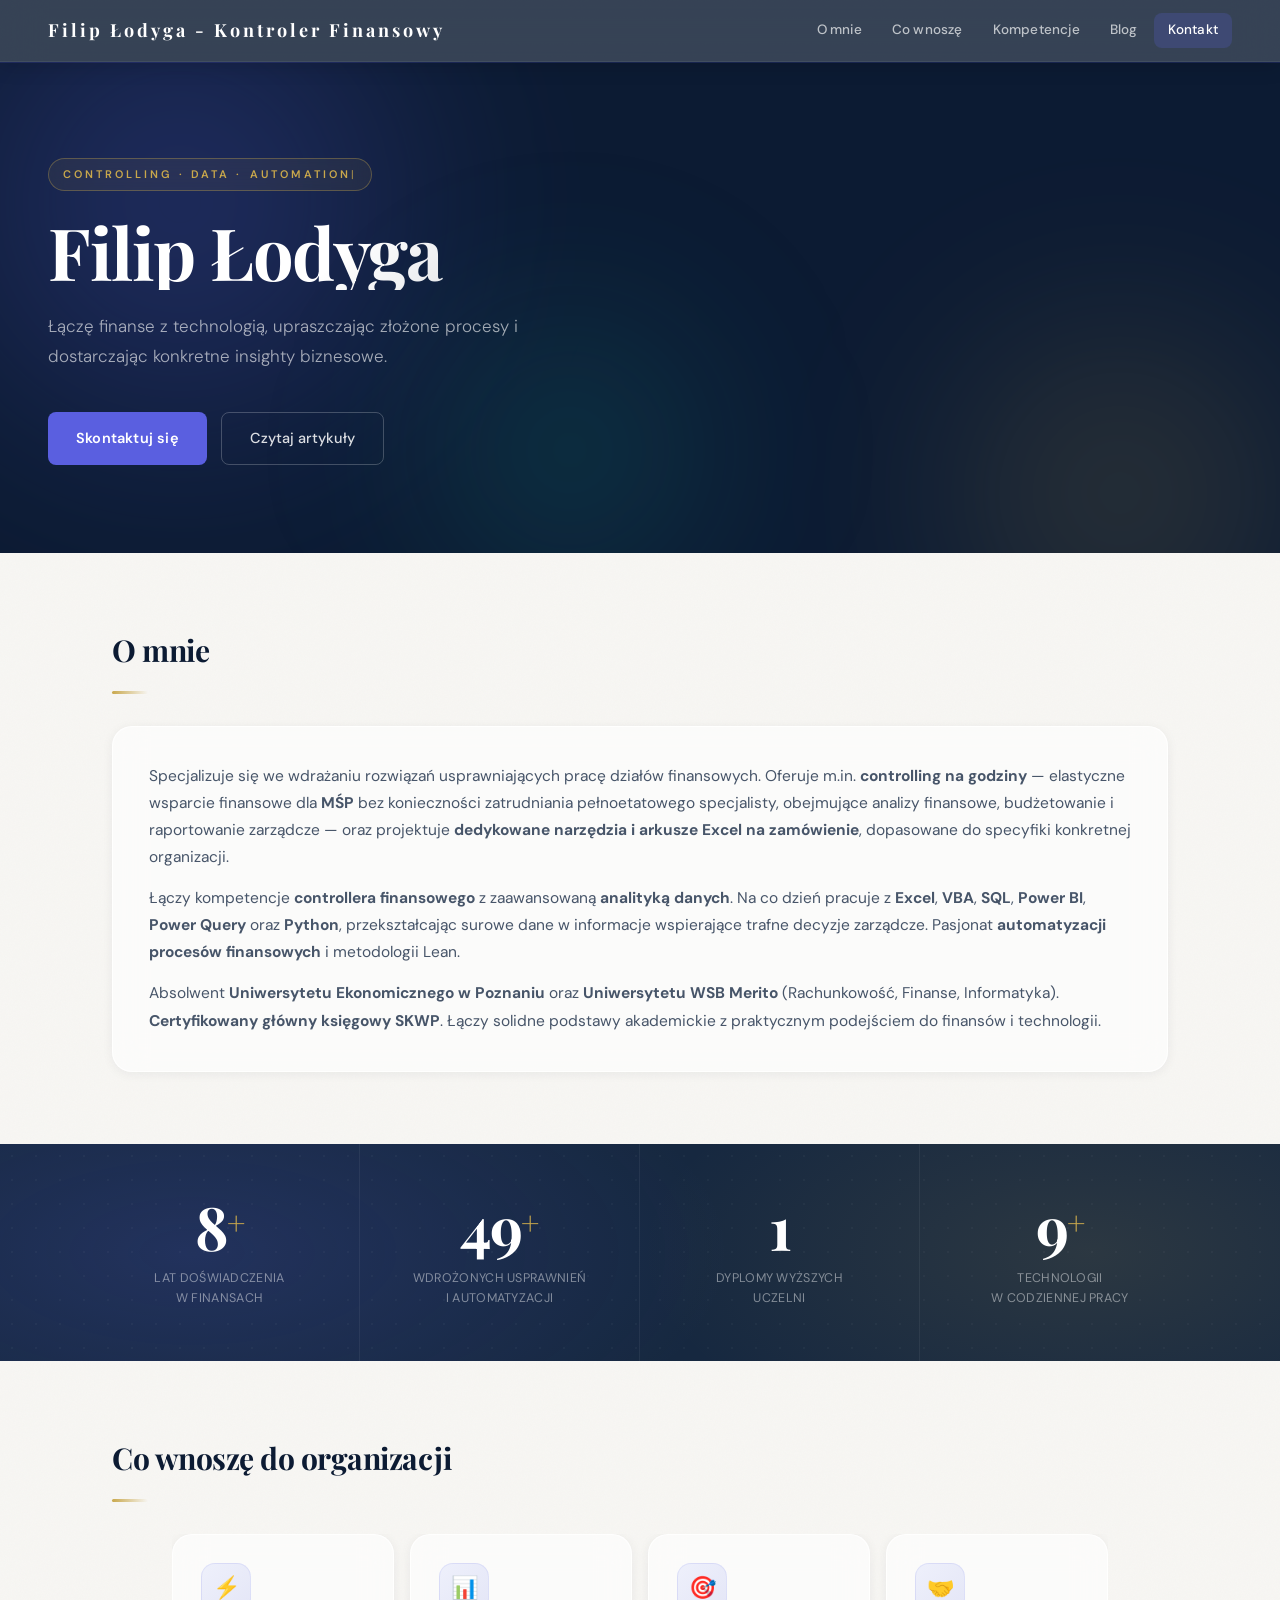
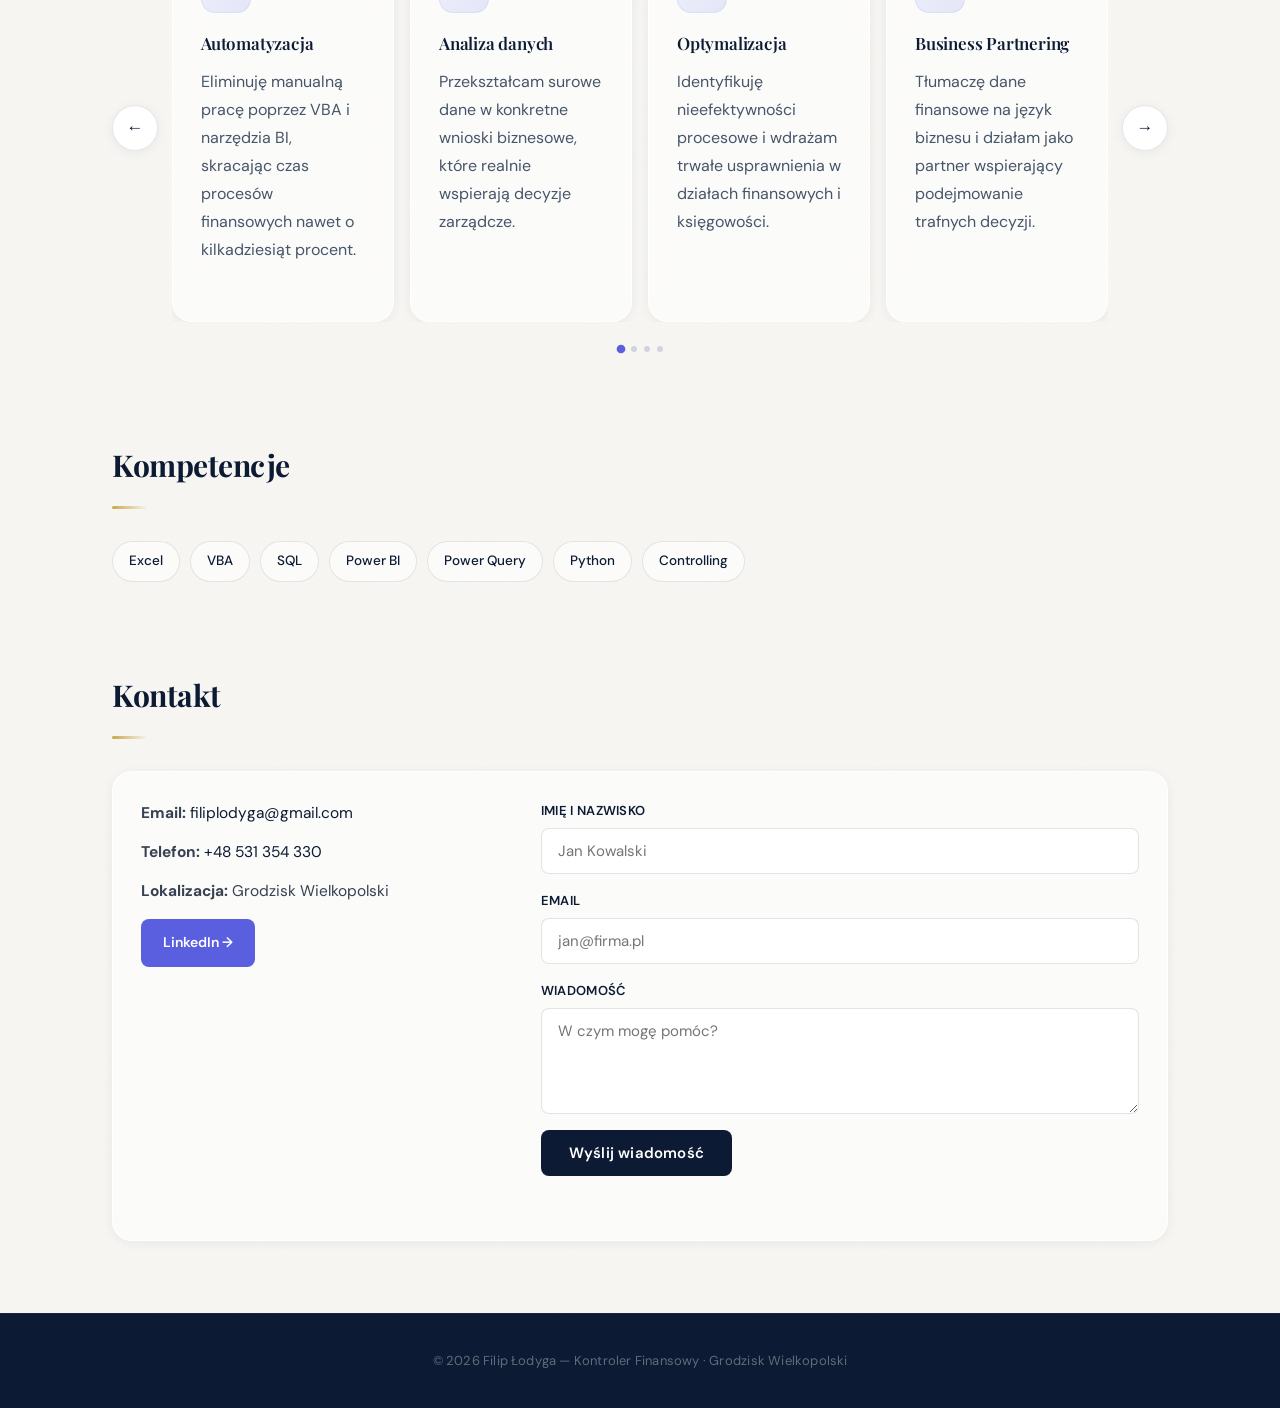
==== commit 15e64470: "Add files via upload" ====
--- a/index.html
+++ b/index.html
@@ -3,34 +3,429 @@
 <head>
     <meta charset="UTF-8">
     <meta name="viewport" content="width=device-width, initial-scale=1.0">
-    <title>Filip Łodyga | Kontroler Finansowy</title>
+
+    <link rel="icon" type="image/png" href="/favicon.png">
+
+    <link rel="apple-touch-icon" href="/favicon.png">
+
+    <!-- SEO: tytuł strony -->
+    <title>Filip Łodyga | Kontroler Finansowy · Controlling · Excel</title>
+
+    <!-- SEO: meta description — widoczny w wynikach Google -->
+    <meta name="description" content="Filip Łodyga – kontroler finansowy. Controlling na godziny dla MŚP, automatyzacja finansów, narzędzia Excel na wymiar i szkolenia.">
+
+    <!-- SEO: słowa kluczowe -->
+    <meta name="keywords" content="kontroler finansowy, controlling, controlling na godziny, automatyzacja procesów finansowych, Excel na zamówienie, narzędzia Excel, Power BI, analiza danych, Grodzisk Wielkopolski, Nowy Tomyśl, Wolsztyn, Kościan, Poznań, Wielkopolska, MŚP, szkolenia Excel, VBA">
+
+    <!-- SEO: autor -->
+    <meta name="author" content="Filip Łodyga">
+    <meta name="robots" content="index, follow">
+
+    <!-- SEO: Open Graph -->
+    <meta property="og:type" content="website">
+    <meta property="og:title" content="Filip Łodyga | Kontroler Finansowyh">
+    <meta property="og:description" content="Controlling na godziny dla MŚP, automatyzacja finansów i narzędzia Excel na wymiar.">
+    <meta property="og:locale" content="pl_PL">
+
     <link rel="stylesheet" href="style.css">
+
+    <!-- SEO: dane strukturalne JSON-LD -->
+    <script type="application/ld+json">
+    {
+        "@context": "https://schema.org",
+        "@type": "Person",
+        "name": "Filip Łodyga",
+        "jobTitle": "Kontroler Finansowy",
+        "description": "Doświadczony kontroler finansowy specjalizujący się w automatyzacji procesów finansowych, analizie danych.",
+        "address": {
+            "@type": "PostalAddress",
+            "addressLocality": "Grodzisk Wielkopolski",
+            "addressRegion": "Wielkopolska",
+            "addressCountry": "PL"
+        },
+        "areaServed": ["Grodzisk Wielkopolski","Nowy Tomyśl","Wolsztyn","Kościan","Poznań","Wielkopolska"],
+        "knowsAbout": ["Controlling","Excel","VBA","Power BI","SQL","Python","Analiza danych","Automatyzacja procesów"]
+    }
+    </script>
 </head>
 <body>
-    <nav>
-        <a href="index.html" class="logo">FILIP ŁODYGA</a>
-        <div class="menu">
-            <a href="#about">O mnie</a>
-            <a href="blog.html">Blog</a>
-            <a href="#contact">Kontakt</a>
-        </div>
-    </nav>
-    <header class="hero" style="background: var(--ink); color: #fff; padding: 120px 48px; text-align: center;">
-        <h1 class="fade-in">Filip Łodyga</h1>
-        <p class="fade-in" style="margin-top: 20px; font-size: 20px;">Kontroler Finansowy · Automatyzacja · Dane</p>
-    </header>
-    <section id="about" class="fade-in">
-        <h2>O mnie</h2>
-        <div class="card">
-            <p>Specjalizuję się w optymalizacji procesów finansowych w MŚP...</p>
-        </div>
-    </section>
-    
-    <script>
-        const obs = new IntersectionObserver(entries => {{
-            entries.forEach(e => {{ if(e.isIntersecting) e.target.classList.add('visible'); }});
-        }});
-        document.querySelectorAll('.fade-in').forEach(el => obs.observe(el));
-    </script>
+
+<nav>
+    <a href="index.html" class="logo">Filip Łodyga - Kontroler Finansowy</a>
+    <div class="menu" id="nav-menu">
+        <a href="#about">O mnie</a>
+        <a href="#value">Co wnoszę</a>
+        <a href="#skills">Kompetencje</a>
+        <a href="blog.html">Blog</a>
+        <a href="#contact">Kontakt</a>
+    </div>
+    <button class="nav-toggle" id="nav-toggle" aria-label="Otwórz menu">
+        <span></span><span></span><span></span>
+    </button>
+</nav>
+
+<header class="hero">
+    <div class="hero-content">
+        <p class="subtitle">Controlling · Data · <span id="typed-word"></span></p>
+        <h1>Filip Łodyga</h1>
+        <p class="hero-desc">
+            Łączę finanse z technologią, upraszczając złożone procesy
+            i dostarczając konkretne insighty biznesowe.
+        </p>
+        <div class="hero-actions">
+            <a href="#contact" class="btn-primary">Skontaktuj się</a>
+            <a href="blog.html" class="btn-outline">Czytaj artykuły</a>
+        </div>
+    </div>
+</header>
+
+<!-- SEO: semantyczny article wewnątrz section -->
+<section id="about" aria-label="O mnie">
+    <h2>O mnie</h2>
+    <article class="card fade-in">
+
+        <!-- Akapit 1: intro + lokalizacja -->
+        <!-- Akapit 2: usługi -->
+        <p>
+            Specjalizuje się we wdrażaniu rozwiązań usprawniających pracę działów finansowych.
+            Oferuje m.in. <strong>controlling na godziny</strong> — elastyczne wsparcie finansowe dla
+            <strong>MŚP</strong> bez konieczności zatrudniania pełnoetatowego specjalisty,
+            obejmujące analizy finansowe, budżetowanie i raportowanie zarządcze — oraz projektuje
+            <strong>dedykowane narzędzia i arkusze Excel na zamówienie</strong>,
+            dopasowane do specyfiki konkretnej organizacji.
+        </p>
+
+        <!-- Akapit 3: narzędzia i automatyzacja -->
+        <p>
+            Łączy kompetencje <strong>controllera finansowego</strong> z zaawansowaną
+            <strong>analityką danych</strong>. Na co dzień pracuje z <strong>Excel</strong>,
+            <strong>VBA</strong>, <strong>SQL</strong>, <strong>Power BI</strong>,
+            <strong>Power Query</strong> oraz <strong>Python</strong>, przekształcając surowe dane
+            w informacje wspierające trafne decyzje zarządcze. Pasjonat
+            <strong>automatyzacji procesów finansowych</strong> i metodologii Lean.
+        </p>
+
+        <!-- Akapit 4: wykształcenie -->
+        <p>
+            Absolwent <strong>Uniwersytetu Ekonomicznego w Poznaniu</strong> oraz
+            <strong>Uniwersytetu WSB Merito</strong> (Rachunkowość, Finanse, Informatyka).
+            <strong>Certyfikowany główny księgowy SKWP</strong>. Łączy solidne podstawy
+            akademickie z praktycznym podejściem do finansów i technologii.
+
+    </article>
+</section>
+
+<!-- Animowane liczniki -->
+<div class="stats-section">
+    <div class="stats-grid">
+        <div class="stat-item fade-in">
+            <div class="stat-number-wrap">
+                <span class="stat-num" data-target="9">0</span>
+                <span class="stat-suffix">+</span>
+            </div>
+            <p class="stat-label">lat doświadczenia<br>w finansach</p>
+        </div>
+        <div class="stat-item fade-in">
+            <div class="stat-number-wrap">
+                <span class="stat-num" data-target="50">0</span>
+                <span class="stat-suffix">+</span>
+            </div>
+            <p class="stat-label">wdrożonych usprawnień<br>i automatyzacji</p>
+        </div>
+        <div class="stat-item fade-in">
+            <div class="stat-number-wrap">
+                <span class="stat-num" data-target="2">0</span>
+            </div>
+            <p class="stat-label">dyplomy wyższych<br>uczelni</p>
+        </div>
+        <div class="stat-item fade-in">
+            <div class="stat-number-wrap">
+                <span class="stat-num" data-target="10">0</span>
+                <span class="stat-suffix">+</span>
+            </div>
+            <p class="stat-label">technologii<br>w codziennej pracy</p>
+        </div>
+    </div>
+</div>
+
+<!-- Karuzela "Co wnoszę" -->
+<section id="value" aria-label="Co wnoszę do organizacji">
+    <h2>Co wnoszę do organizacji</h2>
+
+    <div class="value-carousel" role="region" aria-label="Usługi — przewijaj strzałkami">
+        <button class="carousel-btn" id="carousel-prev" aria-label="Poprzedni">&#8592;</button>
+
+        <div class="carousel-viewport">
+            <div class="carousel-track" id="carousel-track">
+
+                <div class="card value-card fade-in">
+                    <div class="card-icon">⚡</div>
+                    <h3>Automatyzacja</h3>
+                    <p>Eliminuję manualną pracę poprzez VBA i narzędzia BI, skracając czas procesów finansowych nawet o kilkadziesiąt procent.</p>
+                </div>
+
+                <div class="card value-card fade-in">
+                    <div class="card-icon">📊</div>
+                    <h3>Analiza danych</h3>
+                    <p>Przekształcam surowe dane w konkretne wnioski biznesowe, które realnie wspierają decyzje zarządcze.</p>
+                </div>
+
+                <div class="card value-card fade-in">
+                    <div class="card-icon">🎯</div>
+                    <h3>Optymalizacja</h3>
+                    <p>Identyfikuję nieefektywności procesowe i wdrażam trwałe usprawnienia w działach finansowych i księgowości.</p>
+                </div>
+
+                <div class="card value-card fade-in">
+                    <div class="card-icon">🤝</div>
+                    <h3>Business Partnering</h3>
+                    <p>Tłumaczę dane finansowe na język biznesu i działam jako partner wspierający podejmowanie trafnych decyzji.</p>
+                </div>
+
+                <div class="card value-card fade-in">
+                    <div class="card-icon">⏱️</div>
+                    <h3>Controlling na godziny</h3>
+                    <p>Elastyczne wsparcie controllingu dla <strong>MŚP</strong> bez etatu. Analizy, budżetowanie i raporty zarządcze wtedy, kiedy ich potrzebujesz.</p>
+                </div>
+
+                <div class="card value-card fade-in">
+                    <div class="card-icon">📐</div>
+                    <h3>Narzędzia Excel na wymiar</h3>
+                    <p>Projektuję zaawansowane arkusze, kalkulatory i dashboardy w Excelu — skrojone pod specyfikę Twojej firmy.</p>
+                </div>
+
+                <div class="card value-card fade-in">
+                    <div class="card-icon">🎓</div>
+                    <h3>Szkolenia</h3>
+                    <p>Indywidualne i grupowe szkolenia z MS Excel oraz controllingu — praktyczne, bez zbędnej teorii.</p>
+                </div>
+
+            </div>
+        </div>
+
+        <button class="carousel-btn" id="carousel-next" aria-label="Następny">&#8594;</button>
+    </div>
+
+    <div class="carousel-dots" id="carousel-dots"></div>
+</section>
+
+<section id="skills" aria-label="Kompetencje techniczne">
+    <h2>Kompetencje</h2>
+    <div class="skills fade-in">
+        <span>Excel</span>
+        <span>VBA</span>
+        <span>SQL</span>
+        <span>Power BI</span>
+        <span>Power Query</span>
+        <span>Python</span>
+        <span>Controlling</span>
+    </div>
+</section>
+
+<section id="contact" aria-label="Kontakt">
+    <h2>Kontakt</h2>
+    <div class="card contact-card fade-in">
+
+        <div class="contact-info">
+            <address>
+                <p><strong>Email:</strong> <a href="mailto:filiplodyga@gmail.com">filiplodyga@gmail.com</a></p>
+                <p><strong>Telefon:</strong> <a href="tel:+48531354330">+48 531 354 330</a></p>
+                <p><strong>Lokalizacja:</strong> Grodzisk Wielkopolski</p>
+            </address>
+            <a href="https://www.linkedin.com/in/filip-lodyga/" target="_blank" rel="noopener noreferrer" class="linkedin-btn">LinkedIn →</a>
+        </div>
+
+        <form id="contact-form" class="contact-form">
+            <input type="hidden" name="access_key" value="4f78f796-d6fa-4b5a-a835-94e20a404b14">
+            <input type="hidden" name="subject" value="Nowa wiadomość z portfolio">
+            <input type="hidden" name="botcheck" value="">
+
+            <div class="form-group">
+                <label for="name">Imię i nazwisko</label>
+                <input type="text" id="name" name="name" required placeholder="Jan Kowalski">
+            </div>
+            <div class="form-group">
+                <label for="email">Email</label>
+                <input type="email" id="email" name="email" required placeholder="jan@firma.pl">
+            </div>
+            <div class="form-group">
+                <label for="message">Wiadomość</label>
+                <textarea id="message" name="message" rows="4" required placeholder="W czym mogę pomóc?"></textarea>
+            </div>
+            <button type="submit" class="btn-submit" id="submit-btn">Wyślij wiadomość</button>
+            <p class="form-status" id="form-status"></p>
+        </form>
+
+    </div>
+</section>
+
+<footer>
+    <p>© 2026 Filip Łodyga — Kontroler Finansowy · Grodzisk Wielkopolski</p>
+</footer>
+
+<a href="#" class="back-to-top" id="back-to-top" aria-label="Wróć na górę">↑</a>
+
+<script>
+// ─── Mobile nav ────────────────────────────────────────────────────────────
+const toggle = document.getElementById('nav-toggle');
+const menu   = document.getElementById('nav-menu');
+toggle.addEventListener('click', () => menu.classList.toggle('open'));
+menu.querySelectorAll('a').forEach(l => l.addEventListener('click', () => menu.classList.remove('open')));
+
+// ─── Back to top ───────────────────────────────────────────────────────────
+const backBtn = document.getElementById('back-to-top');
+window.addEventListener('scroll', () => backBtn.classList.toggle('visible', window.scrollY > 400));
+
+// ─── Fade-in ───────────────────────────────────────────────────────────────
+const fadeObs = new IntersectionObserver((entries) => {
+    entries.forEach((entry, i) => {
+        if (entry.isIntersecting) {
+            setTimeout(() => entry.target.classList.add('visible'), i * 80);
+            fadeObs.unobserve(entry.target);
+        }
+    });
+}, { threshold: 0.12 });
+document.querySelectorAll('.fade-in').forEach(el => fadeObs.observe(el));
+
+// ─── Scroll spy ────────────────────────────────────────────────────────────
+const navLinks = document.querySelectorAll('.menu a[href^="#"]');
+const spyObs   = new IntersectionObserver((entries) => {
+    entries.forEach(entry => {
+        if (entry.isIntersecting) {
+            navLinks.forEach(a => a.classList.remove('active'));
+            const a = document.querySelector(`.menu a[href="#${entry.target.id}"]`);
+            if (a) a.classList.add('active');
+        }
+    });
+}, { rootMargin: '-40% 0px -55% 0px' });
+document.querySelectorAll('section[id]').forEach(s => spyObs.observe(s));
+
+// ─── Typewriter ────────────────────────────────────────────────────────────
+const words = ['Automation', 'Analytics', 'Insights', 'AI'];
+let wi = 0, ci = 0, del = false, paused = false;
+const tel = document.getElementById('typed-word');
+function type() {
+    if (paused) return;
+    const w = words[wi];
+    tel.textContent = del ? w.substring(0, ci - 1) : w.substring(0, ci + 1);
+    del ? ci-- : ci++;
+    if (!del && ci === w.length) { paused = true; setTimeout(() => { del = true; paused = false; type(); }, 2200); return; }
+    if (del && ci === 0) { del = false; wi = (wi + 1) % words.length; }
+    setTimeout(type, del ? 70 : 115);
+}
+setTimeout(type, 900);
+
+// ─── Animated counters ─────────────────────────────────────────────────────
+function easeOutQuart(t) { return 1 - Math.pow(1 - t, 4); }
+const cntObs = new IntersectionObserver((entries) => {
+    entries.forEach(entry => {
+        if (!entry.isIntersecting) return;
+        const el = entry.target, target = +el.dataset.target, t0 = performance.now();
+        (function run(now) {
+            const p = Math.min((now - t0) / 1600, 1);
+            el.textContent = Math.floor(easeOutQuart(p) * target);
+            p < 1 ? requestAnimationFrame(run) : (el.textContent = target);
+        })(t0);
+        cntObs.unobserve(el);
+    });
+}, { threshold: 0.6 });
+document.querySelectorAll('.stat-num').forEach(c => cntObs.observe(c));
+
+// ─── Carousel ──────────────────────────────────────────────────────────────
+const track     = document.getElementById('carousel-track');
+const dotsWrap  = document.getElementById('carousel-dots');
+let idx = 0;
+
+function visCount() {
+    return window.innerWidth < 540 ? 1 : window.innerWidth < 900 ? 2 : 4;
+}
+function cards() { return Array.from(track.querySelectorAll('.value-card')); }
+
+function step() {
+    const vp  = document.querySelector('.carousel-viewport');
+    const gap = 16;
+    const vis = visCount();
+    const cw  = (vp.offsetWidth - gap * (vis - 1)) / vis;
+    return { cw, s: cw + gap };
+}
+
+function renderDots() {
+    const max = cards().length - visCount();
+    dotsWrap.innerHTML = '';
+    for (let i = 0; i <= max; i++) {
+        const d = document.createElement('span');
+        d.className = 'dot' + (i === idx ? ' active' : '');
+        d.onclick = () => { idx = i; move(true); };
+        dotsWrap.appendChild(d);
+    }
+}
+
+function move(animate) {
+    const { cw, s } = step();
+    cards().forEach(c => { c.style.width = cw + 'px'; c.style.flexShrink = '0'; });
+    track.style.transition = animate ? 'transform 0.44s cubic-bezier(0.4,0,0.2,1)' : 'none';
+    track.style.transform  = `translateX(-${idx * s}px)`;
+    if (!animate) track.offsetHeight;
+    renderDots();
+}
+
+document.getElementById('carousel-prev').onclick = () => {
+    const max = cards().length - visCount();
+    idx = idx <= 0 ? max : idx - 1; move(true);
+};
+document.getElementById('carousel-next').onclick = () => {
+    const max = cards().length - visCount();
+    idx = idx >= max ? 0 : idx + 1; move(true);
+};
+
+// Swipe
+let tx = 0;
+track.addEventListener('touchstart', e => { tx = e.touches[0].clientX; }, { passive: true });
+track.addEventListener('touchend',   e => {
+    const d = tx - e.changedTouches[0].clientX;
+    if (Math.abs(d) > 40) {
+        const max = cards().length - visCount();
+        idx = d > 0 ? (idx >= max ? 0 : idx + 1) : (idx <= 0 ? max : idx - 1);
+        move(true);
+    }
+});
+
+// Init + resize
+move(false);
+let rt;
+window.addEventListener('resize', () => {
+    clearTimeout(rt);
+    rt = setTimeout(() => { idx = Math.min(idx, cards().length - visCount()); move(false); }, 120);
+});
+
+// ─── Contact form ───────────────────────────────────────────────────────────
+document.getElementById('contact-form').addEventListener('submit', async (e) => {
+    e.preventDefault();
+    const btn = document.getElementById('submit-btn');
+    const sts = document.getElementById('form-status');
+    btn.disabled = true; btn.textContent = 'Wysyłanie…';
+    sts.className = 'form-status'; sts.textContent = '';
+    try {
+        const res  = await fetch('https://api.web3forms.com/submit', {
+            method: 'POST',
+            headers: { 'Content-Type': 'application/json' },
+            body: JSON.stringify(Object.fromEntries(new FormData(e.target)))
+        });
+        const data = await res.json();
+        if (data.success) {
+            sts.textContent = '✓ Wiadomość wysłana! Odezwę się wkrótce.';
+            sts.className = 'form-status success';
+            e.target.reset();
+        } else throw new Error(data.message || 'Nieznany błąd API');
+    } catch (err) {
+        sts.textContent = `✗ Błąd: ${err.message}. Napisz bezpośrednio na filiplodyga@gmail.com`;
+        sts.className = 'form-status error';
+        console.error('Web3Forms error:', err);
+    } finally {
+        btn.disabled = false; btn.textContent = 'Wyślij wiadomość';
+    }
+});
+</script>
+
 </body>
 </html>
--- a/style.css
+++ b/style.css
@@ -1,91 +1,1068 @@
 /* ═══════════════════════════════════════════════════════════════
-   FONTS — Playfair Display + DM Sans
+   FONTS — Playfair Display + DM Sans (refined editorial pairing)
 ═══════════════════════════════════════════════════════════════ */
 @import url('https://fonts.googleapis.com/css2?family=Playfair+Display:ital,wght@0,500;0,700;1,500&family=DM+Sans:opsz,wght@9..40,300;9..40,400;9..40,500;9..40,600&display=swap');
 
+/* ═══════════════════════════════════════════════════════════════
+   DESIGN TOKENS
+═══════════════════════════════════════════════════════════════ */
 :root {
+    /* Core palette */
     --ink:      #0C1B33;
     --ink2:     #162840;
-    --bg:       #F7F6F3;
+    --bg:       #F7F6F3;           /* warm off-white, not cold gray */
     --surface:  #FFFFFF;
     --muted:    #6B7280;
     --faint:    #ECEEF4;
-    --indigo:   #5A5FE0;
-    --gold:      #C9A84C;
-    --gold-light: rgba(201,168,76,0.1);
-    --sh-md:    0 12px 32px rgba(12,27,51,0.08);
-    --sh-lg:    0 24px 60px rgba(12,27,51,0.12);
-    --r-md:     14px;
-    --ease-out: cubic-bezier(0.16, 1, 0.3, 1);
-}
-
+
+    /* Accents */
+    --indigo:       #5A5FE0;
+    --indigo-glow:  rgba(90,95,224,0.18);
+    --indigo-dark:  #4548C4;
+    --gold:         #C9A84C;       /* consulting premium accent */
+    --gold-light:   rgba(201,168,76,0.15);
+
+    /* Glass */
+    --glass-bg:     rgba(255,255,255,0.60);
+    --glass-border: rgba(255,255,255,0.80);
+
+    /* Shadows */
+    --sh-sm:  0 2px 12px rgba(12,27,51,0.06);
+    --sh-md:  0 8px 32px rgba(12,27,51,0.10);
+    --sh-lg:  0 20px 56px rgba(12,27,51,0.14);
+    --sh-xl:  0 32px 80px rgba(12,27,51,0.18);
+
+    /* Shape */
+    --r-sm:   8px;
+    --r-md:   14px;
+    --r-lg:   20px;
+    --r-xl:   28px;
+
+    /* Easing */
+    --ease:   cubic-bezier(0.4, 0, 0.2, 1);
+    --ease-out: cubic-bezier(0.0, 0, 0.2, 1);
+    --spring: cubic-bezier(0.34, 1.56, 0.64, 1);
+    --t:      0.30s;
+    --ts:     0.22s;
+}
+
+/* ═══════════════════════════════════════════════════════════════
+   RESET
+═══════════════════════════════════════════════════════════════ */
 *, *::before, *::after { box-sizing: border-box; margin: 0; padding: 0; }
-html { scroll-behavior: smooth; }
-
+html { scroll-behavior: smooth; font-size: 16px; }
+
+/* ═══════════════════════════════════════════════════════════════
+   BODY — warm textured background
+═══════════════════════════════════════════════════════════════ */
 body {
-    font-family: 'DM Sans', sans-serif;
+    font-family: 'DM Sans', 'Segoe UI', sans-serif;
     background-color: var(--bg);
+    /* Subtle noise grain via SVG */
+    background-image:
+        url("data:image/svg+xml,%3Csvg xmlns='http://www.w3.org/2000/svg' width='300' height='300'%3E%3Cfilter id='n'%3E%3CfeTurbulence type='fractalNoise' baseFrequency='0.72' numOctaves='4' stitchTiles='stitch'/%3E%3C/filter%3E%3Crect width='300' height='300' filter='url(%23n)' opacity='0.025'/%3E%3C/svg%3E");
+    background-size: 300px 300px;
     color: var(--ink);
     line-height: 1.7;
-    /* MICRO-PATTERN BACKGROUND */
-    background-image: 
-        radial-gradient(var(--ink) 0.5px, transparent 0.5px),
-        url("data:image/svg+xml,%3Csvg xmlns='http://www.w3.org/2000/svg' width='300' height='300'%3E%3Cfilter id='n'%3E%3CfeTurbulence type='fractalNoise' baseFrequency='0.72' numOctaves='4' stitchTiles='stitch'/%3E%3C/filter%3E%3Crect width='300' height='300' filter='url(%23n)' opacity='0.02'/%3E%3C/svg%3E");
-    background-size: 20px 20px, 300px 300px;
-    background-blend-mode: multiply;
-}
-
-/* PREMIUM NAV */
+    -webkit-font-smoothing: antialiased;
+    -moz-osx-font-smoothing: grayscale;
+}
+
+/* ═══════════════════════════════════════════════════════════════
+   SELECTION COLOUR
+═══════════════════════════════════════════════════════════════ */
+::selection {
+    background: var(--indigo);
+    color: white;
+}
+
+/* ═══════════════════════════════════════════════════════════════
+   NAV — frosted glass
+═══════════════════════════════════════════════════════════════ */
 nav {
-    position: sticky; top: 0; z-index: 1000;
-    padding: 0 48px; height: 72px;
-    display: flex; justify-content: space-between; align-items: center;
-    background: rgba(12, 27, 51, 0.95);
-    backdrop-filter: blur(10px);
-    border-bottom: 2px solid var(--gold);
+    position: sticky;
+    top: 0;
+    z-index: 1000;
+    padding: 0 48px;
+    height: 62px;
+    display: flex;
+    justify-content: space-between;
+    align-items: center;
+    /* Frosted glass */
+    background: rgba(12, 27, 51, 0.82);
+    backdrop-filter: blur(20px) saturate(160%);
+    -webkit-backdrop-filter: blur(20px) saturate(160%);
+    border-bottom: 1px solid rgba(255,255,255,0.06);
+    /* Subtle bottom glow line */
+    box-shadow: 0 1px 0 rgba(90,95,224,0.18), 0 4px 20px rgba(0,0,0,0.15);
+    transition: background var(--t) var(--ease);
+}
+
+.logo {
+    font-family: 'Playfair Display', Georgia, serif;
+    font-size: 18px;
+    font-weight: 700;
+    letter-spacing: 3px;
+    color: #fff;
+    text-decoration: none;
+    /* Gold underline on hover */
+    position: relative;
+}
+.logo::after {
+    content: '';
+    position: absolute;
+    bottom: -2px; left: 0; right: 0;
+    height: 1.5px;
+    background: var(--gold);
+    transform: scaleX(0);
+    transform-origin: left;
+    transition: transform var(--t) var(--spring);
+}
+.logo:hover::after { transform: scaleX(1); }
+
+.menu {
+    display: flex;
+    align-items: center;
+    gap: 2px;
+}
+.menu a {
+    color: rgba(255,255,255,0.68);
+    padding: 6px 14px;
+    border-radius: var(--r-sm);
+    text-decoration: none;
+    font-size: 13.5px;
+    font-weight: 500;
+    letter-spacing: 0.2px;
+    transition: color var(--ts) var(--ease), background var(--ts) var(--ease);
+}
+.menu a:hover {
+    color: #fff;
+    background: rgba(255,255,255,0.08);
+}
+.menu a.active {
+    color: #fff;
+    background: rgba(90,95,224,0.22);
+}
+
+/* Hamburger */
+.nav-toggle {
+    display: none;
+    flex-direction: column;
+    gap: 5px;
+    cursor: pointer;
+    padding: 6px;
+    background: none;
+    border: none;
+}
+.nav-toggle span {
+    display: block;
+    width: 22px; height: 2px;
+    background: rgba(255,255,255,0.85);
+    border-radius: 2px;
+    transition: transform var(--t) var(--ease), opacity var(--t) var(--ease);
+}
+
+/* ═══════════════════════════════════════════════════════════════
+   HERO — Aurora animated background
+═══════════════════════════════════════════════════════════════ */
+.hero {
+    position: relative;
+    padding: 96px 48px 88px;
+    background: var(--ink);
+    color: white;
+    overflow: hidden;
+    isolation: isolate;
+}
+
+/* Aurora orbs — animated blobs */
+.hero::before,
+.hero::after {
+    content: "";
+    position: absolute;
+    border-radius: 50%;
+    filter: blur(80px);
+    opacity: 0.55;
+    pointer-events: none;
+}
+/* Primary orb — indigo */
+.hero::before {
+    width: 680px; height: 680px;
+    background: radial-gradient(circle, rgba(90,95,224,0.55) 0%, transparent 70%);
+    top: -200px; left: -160px;
+    animation: orb-drift-a 14s ease-in-out infinite alternate;
+}
+/* Secondary orb — gold */
+.hero::after {
+    width: 520px; height: 520px;
+    background: radial-gradient(circle, rgba(201,168,76,0.35) 0%, transparent 70%);
+    bottom: -200px; right: -100px;
+    animation: orb-drift-b 18s ease-in-out infinite alternate;
+}
+
+@keyframes orb-drift-a {
+    0%   { transform: translate(0,    0   ) scale(1);    }
+    50%  { transform: translate(80px, 40px) scale(1.12); }
+    100% { transform: translate(40px, -40px) scale(0.94); }
+}
+@keyframes orb-drift-b {
+    0%   { transform: translate(0,    0   ) scale(1);    }
+    50%  { transform: translate(-60px, -30px) scale(1.08); }
+    100% { transform: translate(-20px,  60px) scale(0.96); }
+}
+
+/* Third orb — teal */
+.hero-content::before {
+    content: "";
+    position: absolute;
+    width: 400px; height: 400px;
+    background: radial-gradient(circle, rgba(20,180,160,0.20) 0%, transparent 70%);
+    top: 30%; right: 5%;
+    border-radius: 50%;
+    filter: blur(80px);
+    pointer-events: none;
+    animation: orb-drift-c 22s ease-in-out infinite alternate;
+}
+@keyframes orb-drift-c {
+    0%   { transform: translate(0, 0) scale(1); }
+    100% { transform: translate(-50px, 30px) scale(1.15); }
+}
+
+/* Grain overlay on hero */
+.hero-grain {
+    position: absolute;
+    inset: 0;
+    background-image: url("data:image/svg+xml,%3Csvg xmlns='http://www.w3.org/2000/svg' width='200' height='200'%3E%3Cfilter id='n'%3E%3CfeTurbulence type='fractalNoise' baseFrequency='0.80' numOctaves='4' stitchTiles='stitch'/%3E%3C/filter%3E%3Crect width='200' height='200' filter='url(%23n)' opacity='0.06'/%3E%3C/svg%3E");
+    background-size: 200px 200px;
+    pointer-events: none;
+    z-index: 1;
+}
+
+/* Fine dot grid */
+.hero::before {
+    /* merge dot grid into orb via layered bg on the content wrapper */
+}
+
+.hero-content {
+    position: relative;
+    z-index: 2;
+    max-width: 760px;
+}
+
+/* Animated tag line */
+.subtitle {
+    display: inline-flex;
+    align-items: center;
+    gap: 8px;
+    font-size: 11px;
+    font-weight: 600;
+    letter-spacing: 3px;
+    text-transform: uppercase;
+    color: var(--gold);
+    margin-bottom: 22px;
+    padding: 6px 14px;
+    border: 1px solid rgba(201,168,76,0.35);
+    border-radius: 100px;
+    background: rgba(201,168,76,0.08);
+    backdrop-filter: blur(8px);
+    animation: badge-in 0.8s var(--ease-out) both;
+    white-space: nowrap; /* <-- Ta linijka blokuje łamanie tekstu na dwa wiersze */
+}
+}
+.subtitle::before {
+    content: '';
+    width: 5px; height: 5px;
+    background: var(--gold);
+    border-radius: 50%;
+    animation: pulse-gold 2.4s ease-in-out infinite;
+}
+@keyframes pulse-gold {
+    0%, 100% { box-shadow: 0 0 0 0 rgba(201,168,76,0.6); }
+    50%       { box-shadow: 0 0 0 5px rgba(201,168,76,0); }
+}
+@keyframes badge-in {
+    from { opacity: 0; transform: translateY(12px); }
+    to   { opacity: 1; transform: translateY(0); }
+}
+
+.hero h1 {
+    font-family: 'Playfair Display', Georgia, serif;
+    font-size: clamp(42px, 6vw, 72px);
+    font-weight: 700;
+    line-height: 1.08;
+    letter-spacing: -1.5px;
+    margin-bottom: 22px;
+    /* Gradient text */
+    background: linear-gradient(135deg, #ffffff 40%, rgba(255,255,255,0.65));
+    -webkit-background-clip: text;
+    -webkit-text-fill-color: transparent;
+    background-clip: text;
+    animation: hero-h1-in 0.9s 0.15s var(--ease-out) both;
+}
+@keyframes hero-h1-in {
+    from { opacity: 0; transform: translateY(24px); }
+    to   { opacity: 1; transform: translateY(0); }
+}
+
+.hero-desc {
+    max-width: 560px;
+    color: rgba(255,255,255,0.62);
+    font-size: 17px;
+    line-height: 1.75;
+    margin-bottom: 40px;
+    font-weight: 300;
+    animation: hero-desc-in 0.9s 0.28s var(--ease-out) both;
+}
+@keyframes hero-desc-in {
+    from { opacity: 0; transform: translateY(18px); }
+    to   { opacity: 1; transform: translateY(0); }
+}
+
+.hero-actions {
+    display: flex;
+    gap: 14px;
+    flex-wrap: wrap;
+    animation: hero-cta-in 0.9s 0.42s var(--ease-out) both;
+}
+@keyframes hero-cta-in {
+    from { opacity: 0; transform: translateY(14px); }
+    to   { opacity: 1; transform: translateY(0); }
+}
+
+/* Typewriter cursor */
+#typed-word { color: var(--gold); }
+#typed-word::after {
+    content: '|';
+    color: var(--gold);
+    animation: blink 0.75s step-end infinite;
+    font-weight: 300;
+}
+@keyframes blink { 0%,100%{opacity:1} 50%{opacity:0} }
+
+/* ═══════════════════════════════════════════════════════════════
+   BUTTONS
+═══════════════════════════════════════════════════════════════ */
+.btn-primary {
+    display: inline-flex;
+    align-items: center;
+    gap: 8px;
+    padding: 13px 28px;
+    background: var(--indigo);
+    color: #fff;
+    border-radius: var(--r-sm);
+    text-decoration: none;
+    font-weight: 600;
+    font-size: 14.5px;
+    letter-spacing: 0.2px;
+    transition: transform var(--ts) var(--spring), box-shadow var(--ts) var(--ease), background var(--ts) var(--ease);
+    border: none;
+    cursor: pointer;
+}
+.btn-primary:hover {
+    background: var(--indigo-dark);
+    transform: translateY(-2px) scale(1.02);
+    box-shadow: 0 10px 32px rgba(90,95,224,0.45);
+}
+.btn-primary:active { transform: translateY(0) scale(0.99); }
+
+.btn-outline {
+    display: inline-flex;
+    align-items: center;
+    gap: 8px;
+    padding: 13px 28px;
+    background: transparent;
+    color: rgba(255,255,255,0.85);
+    border-radius: var(--r-sm);
+    text-decoration: none;
+    font-weight: 500;
+    font-size: 14.5px;
+    border: 1px solid rgba(255,255,255,0.22);
+    backdrop-filter: blur(8px);
+    transition: border-color var(--ts) var(--ease), background var(--ts) var(--ease), transform var(--ts) var(--spring);
+}
+.btn-outline:hover {
+    border-color: rgba(255,255,255,0.55);
+    background: rgba(255,255,255,0.07);
+    transform: translateY(-2px);
+}
+
+/* ═══════════════════════════════════════════════════════════════
+   SECTIONS
+═══════════════════════════════════════════════════════════════ */
+section {
+    max-width: 1120px;
+    margin: 0 auto;
+    padding: 72px 32px;
+}
+section + section { padding-top: 16px; }
+
+/* ═══════════════════════════════════════════════════════════════
+   HEADINGS
+═══════════════════════════════════════════════════════════════ */
+h2 {
+    font-family: 'Playfair Display', Georgia, serif;
+    font-size: 30px;
+    font-weight: 700;
+    letter-spacing: -0.5px;
+    color: var(--ink);
+    margin-bottom: 32px;
+    position: relative;
+    padding-bottom: 18px;
+}
+/* Gold underline accent */
+h2::after {
+    content: '';
+    position: absolute;
+    left: 0; bottom: 0;
+    width: 36px; height: 2.5px;
+    background: linear-gradient(90deg, var(--gold), rgba(201,168,76,0));
+    border-radius: 2px;
+}
+h3 {
+    font-family: 'Playfair Display', Georgia, serif;
+    font-size: 17px;
+    font-weight: 600;
+    margin-bottom: 10px;
+    color: var(--ink);
+    letter-spacing: -0.2px;
+}
+
+/* ═══════════════════════════════════════════════════════════════
+   CARDS — glassmorphism with animated border
+═══════════════════════════════════════════════════════════════ */
+.card {
+    position: relative;
+    background: var(--glass-bg);
+    backdrop-filter: blur(16px);
+    -webkit-backdrop-filter: blur(16px);
+    border: 1px solid var(--glass-border);
+    border-radius: var(--r-lg);
+    padding: 28px;
+    box-shadow: var(--sh-sm);
+    transition:
+        transform var(--ts) var(--spring),
+        box-shadow var(--t)  var(--ease),
+        border-color var(--t) var(--ease);
+    overflow: hidden;
+}
+
+/* Shine sweep on hover */
+.card::before {
+    content: '';
+    position: absolute;
+    top: 0; left: -120%;
+    width: 60%; height: 100%;
+    background: linear-gradient(105deg, transparent 40%, rgba(255,255,255,0.25) 60%, transparent 80%);
+    transform: skewX(-18deg);
+    transition: left 0.6s var(--ease);
+    pointer-events: none;
+    z-index: 1;
+}
+.card:hover::before { left: 160%; }
+
+.card:hover {
+    transform: translateY(-4px);
+    box-shadow: var(--sh-lg);
+    border-color: rgba(90,95,224,0.22);
+}
+
+.card p { color: #475569; line-height: 1.75; margin-bottom: 14px; }
+.card p:last-child { margin-bottom: 0; }
+
+/* About card gets more padding */
+#about .card {
+    font-size: 15.5px;
+    line-height: 1.78;
+    padding: 36px;
+}
+
+/* ═══════════════════════════════════════════════════════════════
+   SERVICE AREAS — SEO pill
+═══════════════════════════════════════════════════════════════ */
+.service-areas {
+    display: flex;
+    flex-wrap: wrap;
+    align-items: baseline;
+    gap: 8px;
+    margin-top: 24px !important;
+    padding: 14px 18px;
+    background: rgba(90,95,224,0.05);
+    border: 1px solid rgba(90,95,224,0.14);
+    border-left: 3px solid var(--gold);
+    border-radius: 0 var(--r-sm) var(--r-sm) 0;
+    font-size: 13.5px !important;
+    color: #374151 !important;
+}
+.service-areas-label { font-weight: 700; color: var(--ink); white-space: nowrap; }
+.service-areas-list { color: var(--muted); line-height: 1.6; }
+.service-areas-list em { font-style: normal; color: var(--indigo); font-weight: 500; }
+
+address { font-style: normal; }
+address a { color: var(--ink); text-decoration: none; transition: color var(--ts) var(--ease); }
+address a:hover { color: var(--indigo); }
+
+/* ═══════════════════════════════════════════════════════════════
+   STATS — dark banded section
+═══════════════════════════════════════════════════════════════ */
+.stats-section {
+    position: relative;
+    max-width: 100%;
+    padding: 0;
+    background: var(--ink2);
+    overflow: hidden;
+    isolation: isolate;
+}
+
+/* Animated sweep band behind stats */
+.stats-section::before {
+    content: '';
+    position: absolute;
+    inset: 0;
+    background:
+        radial-gradient(ellipse 60% 160% at 15% 50%, rgba(90,95,224,0.18) 0%, transparent 70%),
+        radial-gradient(ellipse 50% 140% at 85% 50%, rgba(201,168,76,0.12) 0%, transparent 70%);
+    pointer-events: none;
+    animation: stats-glow 10s ease-in-out infinite alternate;
+}
+@keyframes stats-glow {
+    from { opacity: 0.7; }
+    to   { opacity: 1.0; }
+}
+
+/* Dot grid on stats */
+.stats-section::after {
+    content: '';
+    position: absolute;
+    inset: 0;
+    background-image: radial-gradient(rgba(255,255,255,0.03) 1px, transparent 1px);
+    background-size: 24px 24px;
+    pointer-events: none;
+}
+
+.stats-grid {
+    position: relative;
+    z-index: 1;
+    max-width: 1120px;
+    margin: 0 auto;
+    display: grid;
+    grid-template-columns: repeat(4, 1fr);
+}
+
+.stat-item {
+    text-align: center;
+    padding: 52px 28px;
+    border-right: 1px solid rgba(255,255,255,0.06);
+    transition: background var(--t) var(--ease);
+}
+.stat-item:hover { background: rgba(255,255,255,0.03); }
+.stat-item:last-child { border-right: none; }
+
+.stat-number-wrap {
+    display: flex;
+    align-items: flex-start;
+    justify-content: center;
+    margin-bottom: 12px;
+}
+.stat-num {
+    font-family: 'Playfair Display', Georgia, serif;
+    font-size: 60px;
+    font-weight: 700;
+    color: #fff;
+    line-height: 1;
+    letter-spacing: -2px;
+}
+.stat-suffix {
+    font-family: 'Playfair Display', Georgia, serif;
+    font-size: 32px;
+    font-weight: 700;
+    color: var(--gold);
+    line-height: 1;
+    margin-top: 10px;
+}
+.stat-label {
+    color: rgba(255,255,255,0.45);
+    font-size: 12.5px;
+    letter-spacing: 0.3px;
+    line-height: 1.65;
+    text-transform: uppercase;
+}
+
+/* ═══════════════════════════════════════════════════════════════
+   VALUE CAROUSEL
+═══════════════════════════════════════════════════════════════ */
+.value-carousel {
+    display: flex;
+    align-items: center;
+    gap: 14px;
+}
+.carousel-viewport {
+    overflow: hidden;
+    flex: 1;
+    min-width: 0;
+}
+.carousel-track {
+    display: flex;
+    gap: 16px;
+}
+
+/* Value card specifics */
+.value-card {
+    flex-shrink: 0;
+    min-height: 200px;
+    display: flex;
+    flex-direction: column;
+    position: relative;
+}
+.value-card:hover {
+    transform: translateY(-5px) scale(1.02) !important;
+    box-shadow: var(--sh-xl) !important;
+    border-color: rgba(90,95,224,0.20) !important;
+}
+
+/* Card icon */
+.card-icon {
+    width: 50px; height: 50px;
+    background: linear-gradient(135deg, #eef0fb 0%, #e4e6f7 100%);
+    border-radius: 14px;
+    display: flex;
+    align-items: center;
+    justify-content: center;
+    font-size: 22px;
+    margin-bottom: 16px;
+    transition:
+        background var(--t) var(--ease),
+        transform   var(--t) var(--spring);
+    border: 1px solid rgba(90,95,224,0.10);
+    flex-shrink: 0;
+}
+.value-card:hover .card-icon {
+    background: linear-gradient(135deg, var(--indigo), var(--indigo-dark));
+    border-color: transparent;
+    transform: scale(1.10) rotate(-5deg);
+}
+
+/* Carousel controls */
+.carousel-btn {
+    width: 46px; height: 46px;
+    flex-shrink: 0;
+    background: var(--surface);
+    border: 1px solid rgba(12,27,51,0.10);
+    border-radius: 50%;
+    display: flex;
+    align-items: center;
+    justify-content: center;
+    cursor: pointer;
+    font-size: 17px;
+    color: var(--ink);
+    transition:
+        background var(--ts) var(--ease),
+        color     var(--ts) var(--ease),
+        transform var(--ts) var(--spring),
+        box-shadow var(--ts) var(--ease);
+    box-shadow: var(--sh-sm);
+}
+.carousel-btn:hover {
+    background: var(--indigo);
+    color: #fff;
+    border-color: var(--indigo);
+    transform: scale(1.12);
+    box-shadow: 0 6px 20px rgba(90,95,224,0.35);
+}
+
+/* Dots */
+.carousel-dots {
+    display: flex;
+    justify-content: center;
+    gap: 7px;
+    margin-top: 24px;
+}
+.dot {
+    width: 6px; height: 6px;
+    border-radius: 50%;
+    background: #d1d5db;
+    cursor: pointer;
+    transition: background var(--ts) var(--ease), transform var(--ts) var(--spring);
+}
+.dot.active {
+    background: var(--indigo);
+    transform: scale(1.45);
+}
+.dot:hover:not(.active) { background: #a5b4fc; }
+
+/* ═══════════════════════════════════════════════════════════════
+   SKILLS
+═══════════════════════════════════════════════════════════════ */
+.skills { display: flex; flex-wrap: wrap; gap: 10px; }
+.skills span {
+    background: var(--glass-bg);
+    backdrop-filter: blur(8px);
+    color: var(--ink);
+    padding: 8px 16px;
+    border-radius: 100px;
+    font-size: 13.5px;
+    font-weight: 500;
+    border: 1px solid rgba(12,27,51,0.10);
+    cursor: default;
+    transition:
+        background var(--ts) var(--ease),
+        color       var(--ts) var(--ease),
+        transform   var(--ts) var(--spring),
+        box-shadow  var(--ts) var(--ease),
+        border-color var(--ts) var(--ease);
+}
+.skills span:hover {
+    background: var(--indigo);
+    color: #fff;
+    border-color: var(--indigo);
+    transform: translateY(-3px) scale(1.04);
+    box-shadow: 0 6px 18px rgba(90,95,224,0.35);
+}
+
+/* ═══════════════════════════════════════════════════════════════
+   BLOG
+═══════════════════════════════════════════════════════════════ */
+.blog-list { display: grid; gap: 16px; }
+
+.post-card {
+    background: var(--glass-bg);
+    backdrop-filter: blur(12px);
+    padding: 28px 32px;
+    border-radius: var(--r-lg);
+    border: 1px solid var(--glass-border);
+    box-shadow: var(--sh-sm);
+    transition: transform var(--ts) var(--spring), box-shadow var(--t) var(--ease), border-color var(--t) var(--ease);
+    display: flex;
+    justify-content: space-between;
+    align-items: flex-start;
+    gap: 24px;
+    overflow: hidden;
+}
+.post-card:hover {
+    transform: translateY(-4px);
+    border-color: rgba(90,95,224,0.22);
+    box-shadow: var(--sh-lg);
+}
+.post-card-body { flex: 1; }
+.post-card h3 {
+    font-family: 'Playfair Display', Georgia, serif;
+    font-size: 20px;
+    margin-bottom: 8px;
+    color: var(--ink);
+}
+.post-card p { color: var(--muted); font-size: 15px; margin-bottom: 14px; }
+.post-meta { font-size: 12px; color: #9ca3af; margin-bottom: 10px !important; display: flex; gap: 12px; }
+.post-card a.read-more {
+    display: inline-flex; align-items: center; gap: 6px;
+    color: var(--indigo); text-decoration: none;
+    font-weight: 600; font-size: 14px;
+    transition: gap var(--ts) var(--ease), color var(--ts) var(--ease);
+}
+.post-card a.read-more:hover { gap: 12px; color: var(--indigo-dark); }
+.post-card a.read-more::after { content: "→"; }
+
+/* ═══════════════════════════════════════════════════════════════
+   CONTACT
+═══════════════════════════════════════════════════════════════ */
+.contact-card {
+    display: grid;
+    grid-template-columns: 1fr 1.7fr;
+    gap: 48px;
+    align-items: start;
+}
+.contact-info { min-width: 220px; }
+.contact-info p { margin-bottom: 12px; font-size: 15.5px; color: #374151; }
+
+.linkedin-btn,
+.contact-info .linkedin-btn {
+    display: inline-flex;
+    align-items: center;
+    gap: 8px;
+    margin-top: 14px;
+    padding: 12px 22px;
+    background: var(--indigo);
+    color: #fff;
+    border-radius: var(--r-sm);
+    text-decoration: none;
+    font-weight: 600;
+    font-size: 14px;
+    transition: background var(--ts) var(--ease), transform var(--ts) var(--spring), box-shadow var(--ts) var(--ease);
+}
+.linkedin-btn:hover,
+.contact-info .linkedin-btn:hover {
+    background: var(--indigo-dark);
+    transform: translateY(-2px);
+    box-shadow: 0 8px 24px rgba(90,95,224,0.38);
+}
+
+.contact-form { display: flex; flex-direction: column; gap: 16px; }
+.form-group { display: flex; flex-direction: column; gap: 6px; }
+.form-group label {
+    font-size: 13px;
+    font-weight: 600;
+    color: var(--ink);
+    letter-spacing: 0.3px;
+    text-transform: uppercase;
+}
+.form-group input,
+.form-group textarea {
+    padding: 12px 16px;
+    border: 1.5px solid rgba(12,27,51,0.12);
+    border-radius: var(--r-sm);
+    font-family: 'DM Sans', sans-serif;
+    font-size: 15px;
+    color: var(--ink);
+    background: rgba(255,255,255,0.75);
+    backdrop-filter: blur(8px);
+    transition: border-color var(--ts) var(--ease), box-shadow var(--ts) var(--ease), background var(--ts) var(--ease);
+    outline: none;
+    resize: vertical;
+}
+.form-group input:focus,
+.form-group textarea:focus {
+    border-color: var(--indigo);
+    background: #fff;
+    box-shadow: 0 0 0 3.5px rgba(90,95,224,0.14);
+}
+.btn-submit {
+    padding: 13px 28px;
+    background: var(--ink);
+    color: #fff;
+    border: none;
+    border-radius: var(--r-sm);
+    font-family: 'DM Sans', sans-serif;
+    font-size: 15px;
+    font-weight: 600;
+    cursor: pointer;
+    align-self: flex-start;
+    transition: background var(--ts) var(--ease), transform var(--ts) var(--spring), box-shadow var(--ts) var(--ease);
+    letter-spacing: 0.2px;
+}
+.btn-submit:hover:not(:disabled) {
+    background: var(--indigo);
+    transform: translateY(-2px);
+    box-shadow: 0 8px 24px rgba(90,95,224,0.35);
+}
+.btn-submit:disabled { opacity: 0.55; cursor: not-allowed; }
+
+.form-status { font-size: 14px; min-height: 20px; }
+.form-status.success { color: #059669; }
+.form-status.error   { color: #dc2626; }
+
+/* ═══════════════════════════════════════════════════════════════
+   ARTICLE PAGES
+═══════════════════════════════════════════════════════════════ */
+.article-header {
+    background: var(--ink);
+    color: #fff;
+    padding: 72px 48px 60px;
+    position: relative;
+    overflow: hidden;
+}
+.article-header::before {
+    content: '';
+    position: absolute;
+    inset: 0;
+    background: radial-gradient(ellipse at 20% 50%, rgba(90,95,224,0.22), transparent 60%);
+    pointer-events: none;
+}
+.article-header::after {
+    content: '';
+    position: absolute;
+    inset: 0;
+    background-image: radial-gradient(rgba(255,255,255,0.025) 1px, transparent 1px);
+    background-size: 24px 24px;
+    pointer-events: none;
+}
+.article-header .breadcrumb {
+    position: relative; z-index: 1;
+    font-size: 13px; color: rgba(201,168,76,0.85);
+    margin-bottom: 20px;
+    display: flex; gap: 8px; align-items: center;
+}
+.article-header .breadcrumb a { color: rgba(201,168,76,0.85); text-decoration: none; }
+.article-header .breadcrumb a:hover { color: var(--gold); }
+.article-header h1 {
+    position: relative; z-index: 1;
+    font-family: 'Playfair Display', Georgia, serif;
+    font-size: clamp(28px, 4vw, 42px);
+    font-weight: 700;
+    margin-bottom: 16px;
+    max-width: 720px;
+    line-height: 1.2;
+    background: linear-gradient(135deg, #fff, rgba(255,255,255,0.7));
+    -webkit-background-clip: text;
+    -webkit-text-fill-color: transparent;
+    background-clip: text;
+}
+.article-header .article-meta {
+    position: relative; z-index: 1;
+    color: rgba(255,255,255,0.45);
+    font-size: 13px;
+    display: flex; gap: 16px;
+}
+.article-body { max-width: 740px; margin: 0 auto; padding: 60px 24px 100px; }
+.article-body p { font-size: 16.5px; color: #374151; line-height: 1.85; margin-bottom: 22px; }
+.article-body h3 {
+    font-family: 'Playfair Display', Georgia, serif;
+    font-size: 22px;
+    margin: 44px 0 16px;
+    color: var(--ink);
+}
+.result-box {
+    background: linear-gradient(135deg, rgba(90,95,224,0.06), rgba(201,168,76,0.06));
+    border: 1px solid rgba(90,95,224,0.14);
+    border-left: 3px solid var(--gold);
+    border-radius: var(--r-md);
+    padding: 22px 26px;
+    margin: 36px 0;
+}
+.result-box p { margin: 0 !important; font-weight: 500; color: var(--ink); font-size: 16px !important; }
+
+/* ═══════════════════════════════════════════════════════════════
+   READING PROGRESS BAR
+═══════════════════════════════════════════════════════════════ */
+.reading-progress {
+    position: fixed; top: 0; left: 0;
+    height: 2px;
+    background: linear-gradient(90deg, var(--indigo), var(--gold));
+    z-index: 9999;
+    transition: width 0.1s linear;
+    width: 0%;
+}
+
+/* ═══════════════════════════════════════════════════════════════
+   BACK TO TOP
+═══════════════════════════════════════════════════════════════ */
+.back-to-top {
+    position: fixed; bottom: 36px; right: 36px;
+    width: 46px; height: 46px;
+    background: var(--ink);
+    color: #fff;
+    border-radius: 50%;
+    display: flex; align-items: center; justify-content: center;
+    font-size: 18px;
+    opacity: 0;
+    transform: translateY(16px) scale(0.85);
+    transition: opacity var(--t) var(--ease), transform var(--t) var(--spring);
+    box-shadow: 0 6px 20px rgba(12,27,51,0.22);
+    z-index: 500;
+    text-decoration: none;
+}
+.back-to-top.visible { opacity: 1; transform: translateY(0) scale(1); }
+.back-to-top:hover {
+    background: var(--indigo);
+    box-shadow: 0 8px 24px rgba(90,95,224,0.40);
+    transform: translateY(-2px) scale(1.08);
+}
+
+/* ═══════════════════════════════════════════════════════════════
+   FADE-IN — scroll reveal
+═══════════════════════════════════════════════════════════════ */
+.fade-in {
+    opacity: 0;
+    transform: translateY(28px);
+    transition: opacity 0.65s var(--ease-out), transform 0.65s var(--ease-out);
+}
+.fade-in.visible { opacity: 1; transform: translateY(0); }
+
+/* ═══════════════════════════════════════════════════════════════
+   FOOTER
+═══════════════════════════════════════════════════════════════ */
+footer {
+    background: var(--ink);
+    text-align: center;
+    padding: 36px 24px;
+    font-size: 13px;
+    color: rgba(255,255,255,0.35);
+    border-top: 1px solid rgba(255,255,255,0.05);
+    margin-top: 0;
+    letter-spacing: 0.2px;
+}
+footer p { margin: 0; }
+
+/* ═══════════════════════════════════════════════════════════════
+   PANEL (alias)
+═══════════════════════════════════════════════════════════════ */
+.panel {
+    background: var(--glass-bg);
+    backdrop-filter: blur(16px);
+    padding: 36px;
+    border-radius: var(--r-xl);
     box-shadow: var(--sh-md);
-}
-.logo { font-family: 'Playfair Display'; font-weight: 700; color: #fff; text-decoration: none; letter-spacing: 2px; }
-.menu a { color: #fff; text-decoration: none; margin-left: 24px; font-size: 14px; opacity: 0.8; transition: 0.3s; }
-.menu a:hover { opacity: 1; color: var(--gold); }
-
-/* SECTIONS & PREMIUM REVEAL */
-section { padding: 100px 48px; max-width: 1200px; margin: 0 auto; }
-.fade-in { opacity: 0; transform: translateY(30px); transition: all 0.8s var(--ease-out); }
-.fade-in.visible { opacity: 1; transform: translateY(0); }
-
-h1, h2, h3 { font-family: 'Playfair Display', serif; }
-h2 { font-size: 36px; margin-bottom: 40px; }
-
-.card {
-    background: var(--surface);
-    padding: 40px; border-radius: var(--r-md);
-    box-shadow: var(--sh-md);
-    transition: 0.4s var(--ease-out);
-    border: 1px solid var(--faint);
-}
-.card:hover { transform: translateY(-8px); box-shadow: var(--sh-lg); border-color: var(--gold-light); }
-
-/* DOWNLOAD COMPONENT */
-.download-box {
-    margin: 48px 0; padding: 32px;
-    background: #fff; border-radius: 12px;
-    border: 1px solid var(--faint);
-    border-left: 5px solid var(--gold);
-    display: flex; align-items: center; justify-content: space-between;
-    box-shadow: var(--sh-md);
-}
-.download-btn {
-    background: var(--ink); color: #fff; padding: 14px 28px;
-    border-radius: 8px; text-decoration: none; font-weight: 600;
-    transition: 0.3s;
-}
-.download-btn:hover { background: var(--gold); color: var(--ink); transform: scale(1.05); }
-
-/* RESPONSIVE IMPROVEMENTS */
+    border: 1px solid var(--glass-border);
+}
+
+/* ═══════════════════════════════════════════════════════════════
+   RESPONSIVE — TABLET ≤ 768px
+═══════════════════════════════════════════════════════════════ */
 @media (max-width: 768px) {
-    nav { padding: 0 24px; }
-    section { padding: 60px 24px; }
-    .download-box { flex-direction: column; text-align: center; gap: 20px; }
-    .menu { display: none; }
-}
+    nav { padding: 0 20px; }
+
+    .menu {
+        display: none;
+        flex-direction: column;
+        position: absolute;
+        top: 62px; left: 0; right: 0;
+        background: rgba(12,27,51,0.97);
+        backdrop-filter: blur(20px);
+        padding: 16px 20px 24px;
+        gap: 2px;
+        border-bottom: 1px solid rgba(255,255,255,0.06);
+        box-shadow: 0 16px 32px rgba(0,0,0,0.2);
+    }
+    .menu.open { display: flex; }
+    .menu a { padding: 11px 14px; width: 100%; font-size: 14.5px; }
+    .nav-toggle { display: flex; }
+
+    .hero { padding: 64px 24px 56px; }
+    .hero h1 { font-size: 42px; }
+
+    section { padding: 48px 20px; }
+
+    .stats-grid { grid-template-columns: repeat(2, 1fr); }
+    .stat-item:nth-child(2) { border-right: none; }
+    .stat-item:nth-child(1),
+    .stat-item:nth-child(2) { border-bottom: 1px solid rgba(255,255,255,0.06); }
+    .stat-num { font-size: 48px; }
+
+    .contact-card { grid-template-columns: 1fr; gap: 28px; }
+
+    .value-carousel { gap: 8px; }
+    .carousel-btn { width: 38px; height: 38px; font-size: 15px; }
+
+    .article-header { padding: 48px 24px 40px; }
+    .back-to-top { bottom: 20px; right: 20px; }
+
+    .post-card { flex-direction: column; gap: 14px; }
+
+    #about .card { padding: 24px; }
+}
+
+/* ═══════════════════════════════════════════════════════════════
+   RESPONSIVE — MOBILE ≤ 480px
+═══════════════════════════════════════════════════════════════ */
+@media (max-width: 480px) {
+    .hero { padding: 52px 20px 48px; }
+    .hero h1 { font-size: 36px; letter-spacing: -0.5px; }
+    .hero-actions { flex-direction: column; }
+    .btn-primary, .btn-outline { text-align: center; justify-content: center; }
+    h2 { font-size: 24px; }
+    .stats-grid { grid-template-columns: repeat(2, 1fr); }
+    .stat-num { font-size: 40px; }
+    section { padding: 40px 16px; }
+}
+
+/* ═══════════════════════════════════════════════════════════════
+   REDUCED MOTION — respect user preference
+═══════════════════════════════════════════════════════════════ */
+@media (prefers-reduced-motion: reduce) {
+    .hero::before, .hero::after, .hero-content::before {
+        animation: none;
+    }
+    .fade-in {
+        opacity: 1;
+        transform: none;
+        transition: none;
+    }
+    #typed-word::after { animation: none; }
+    .stat-num { transition: none; }
+}
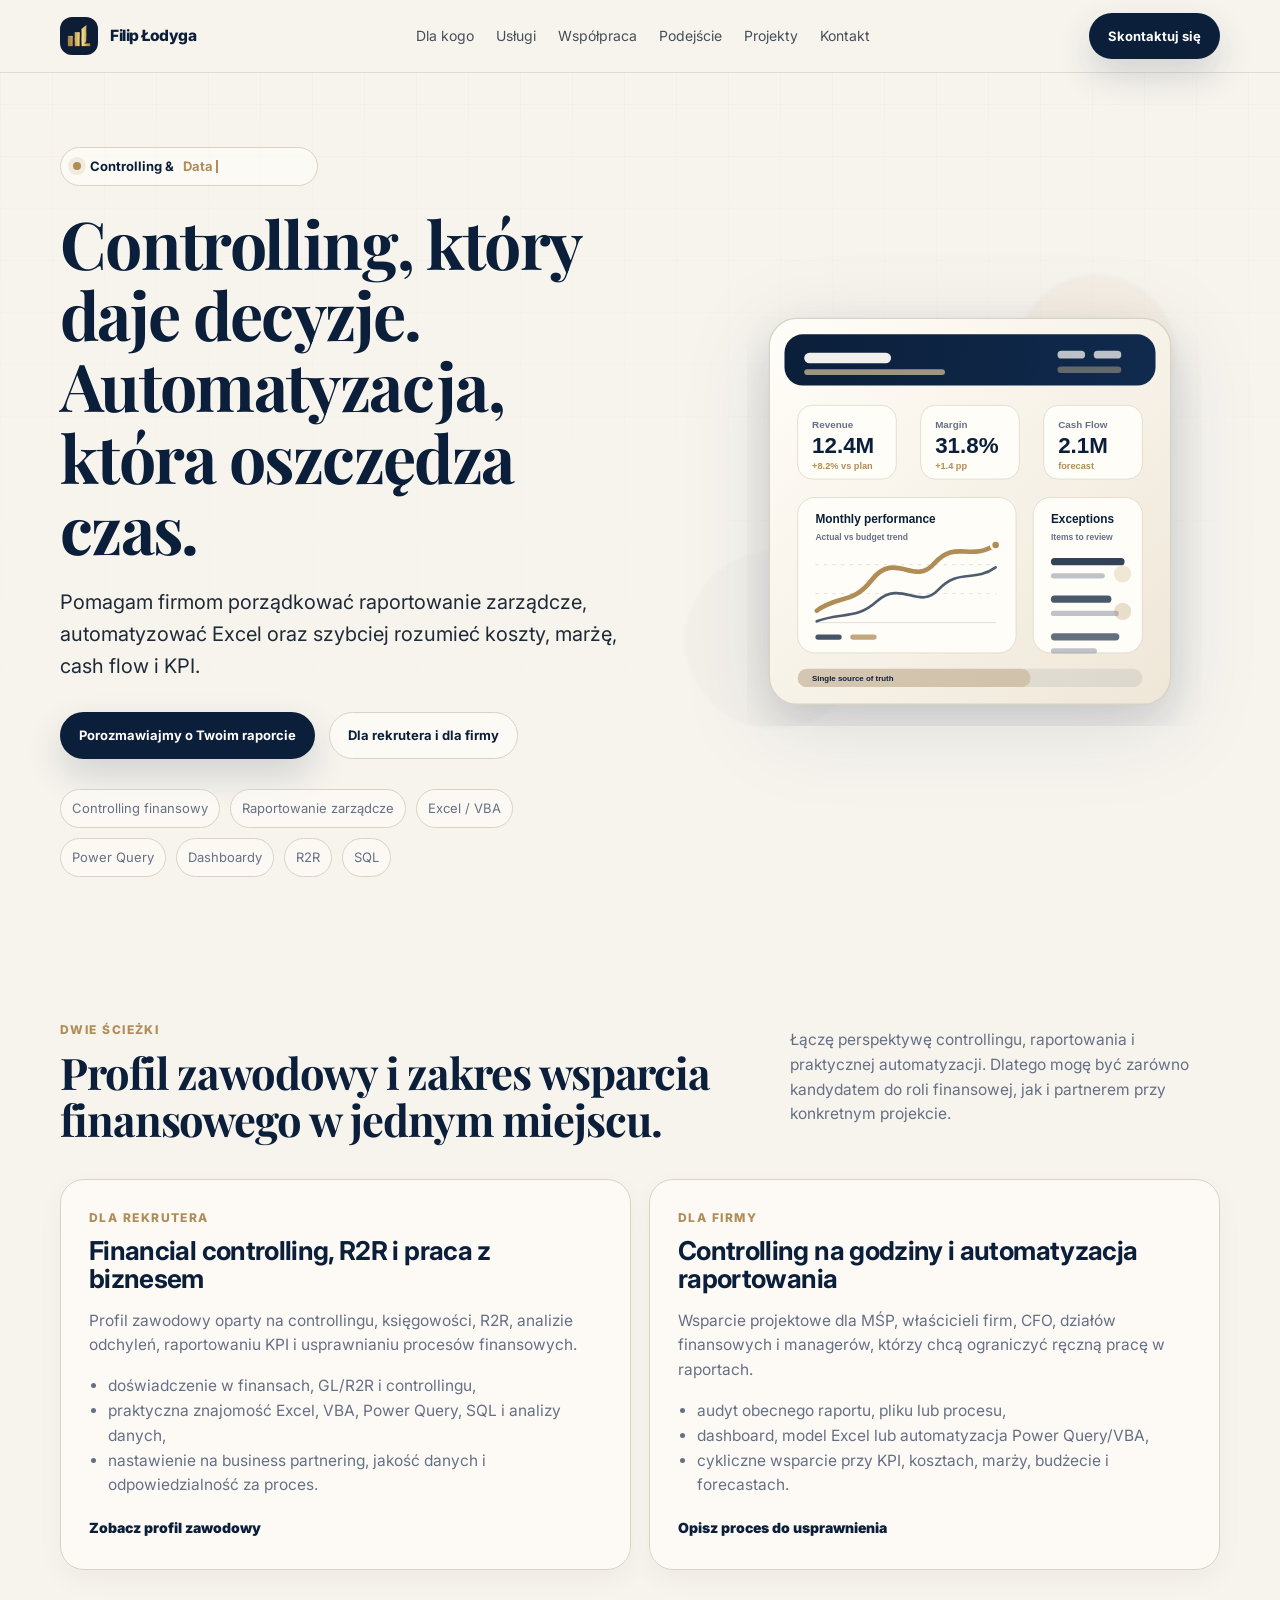
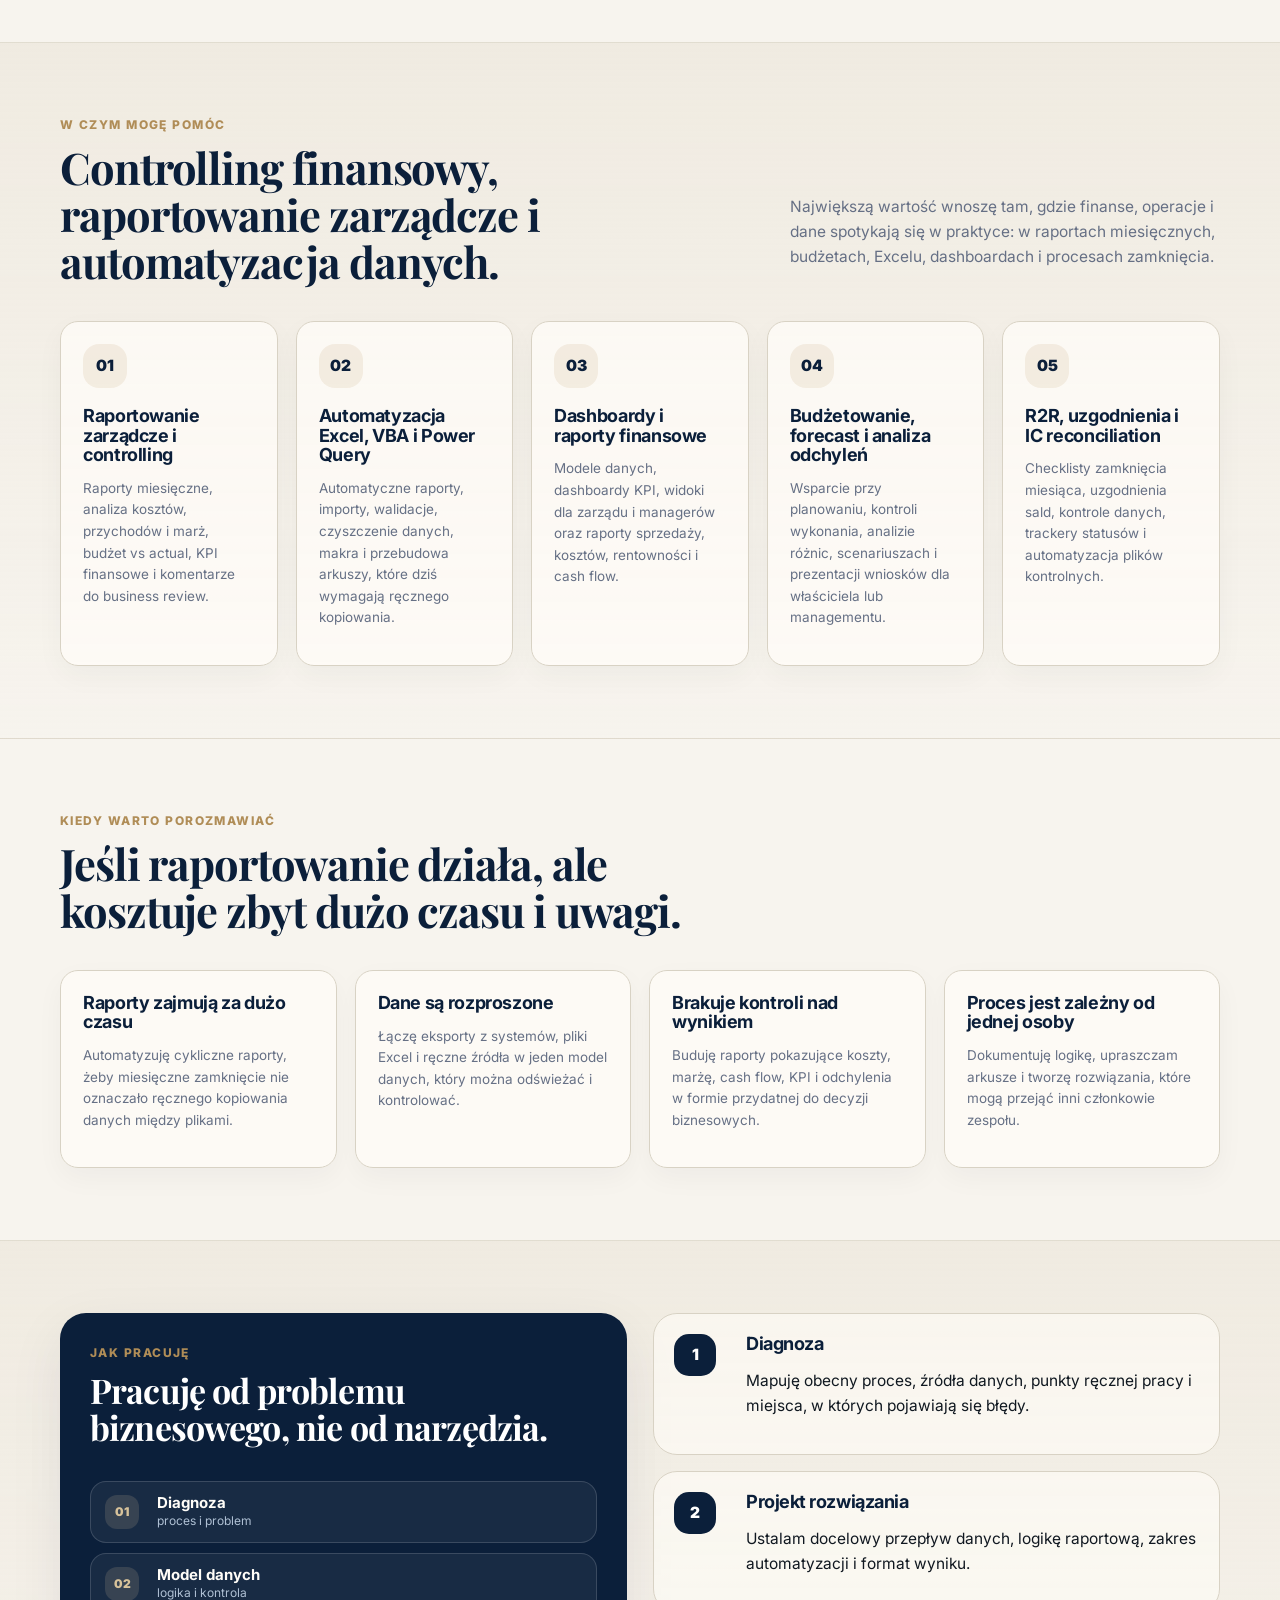
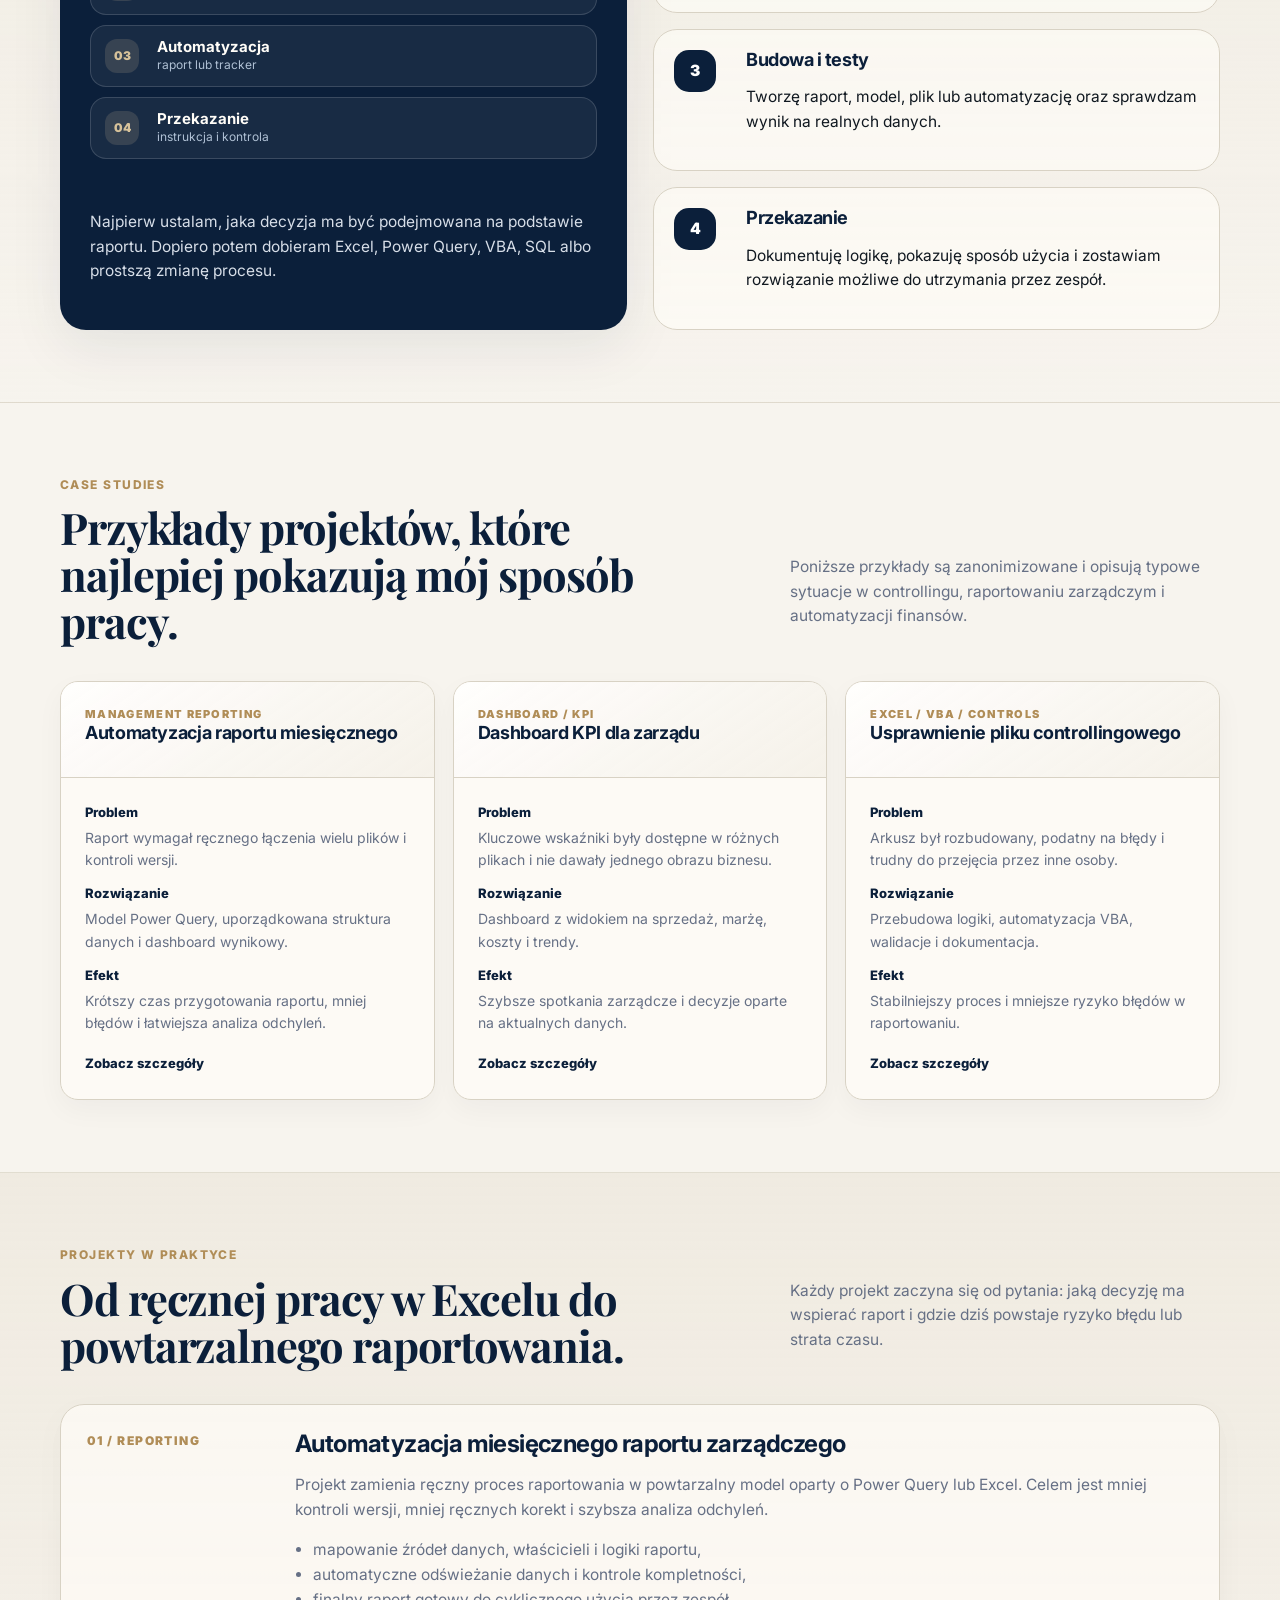
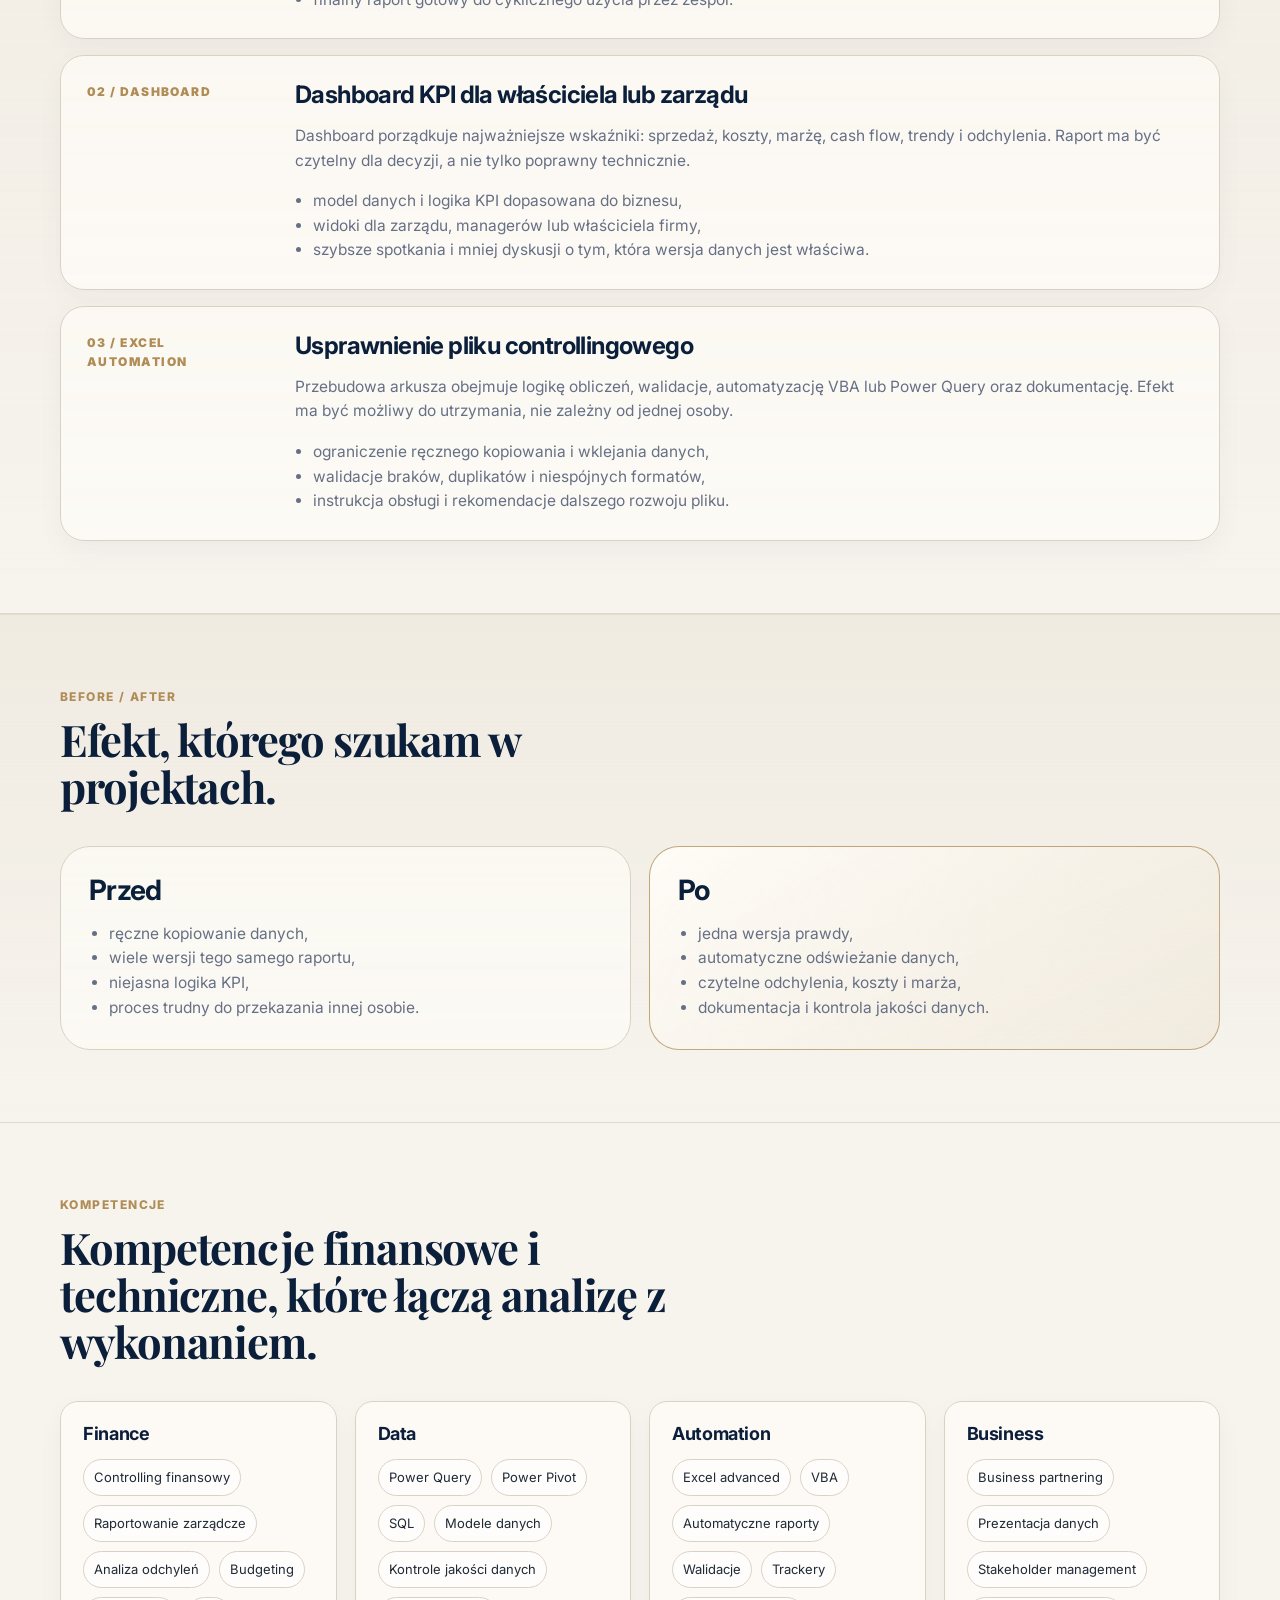
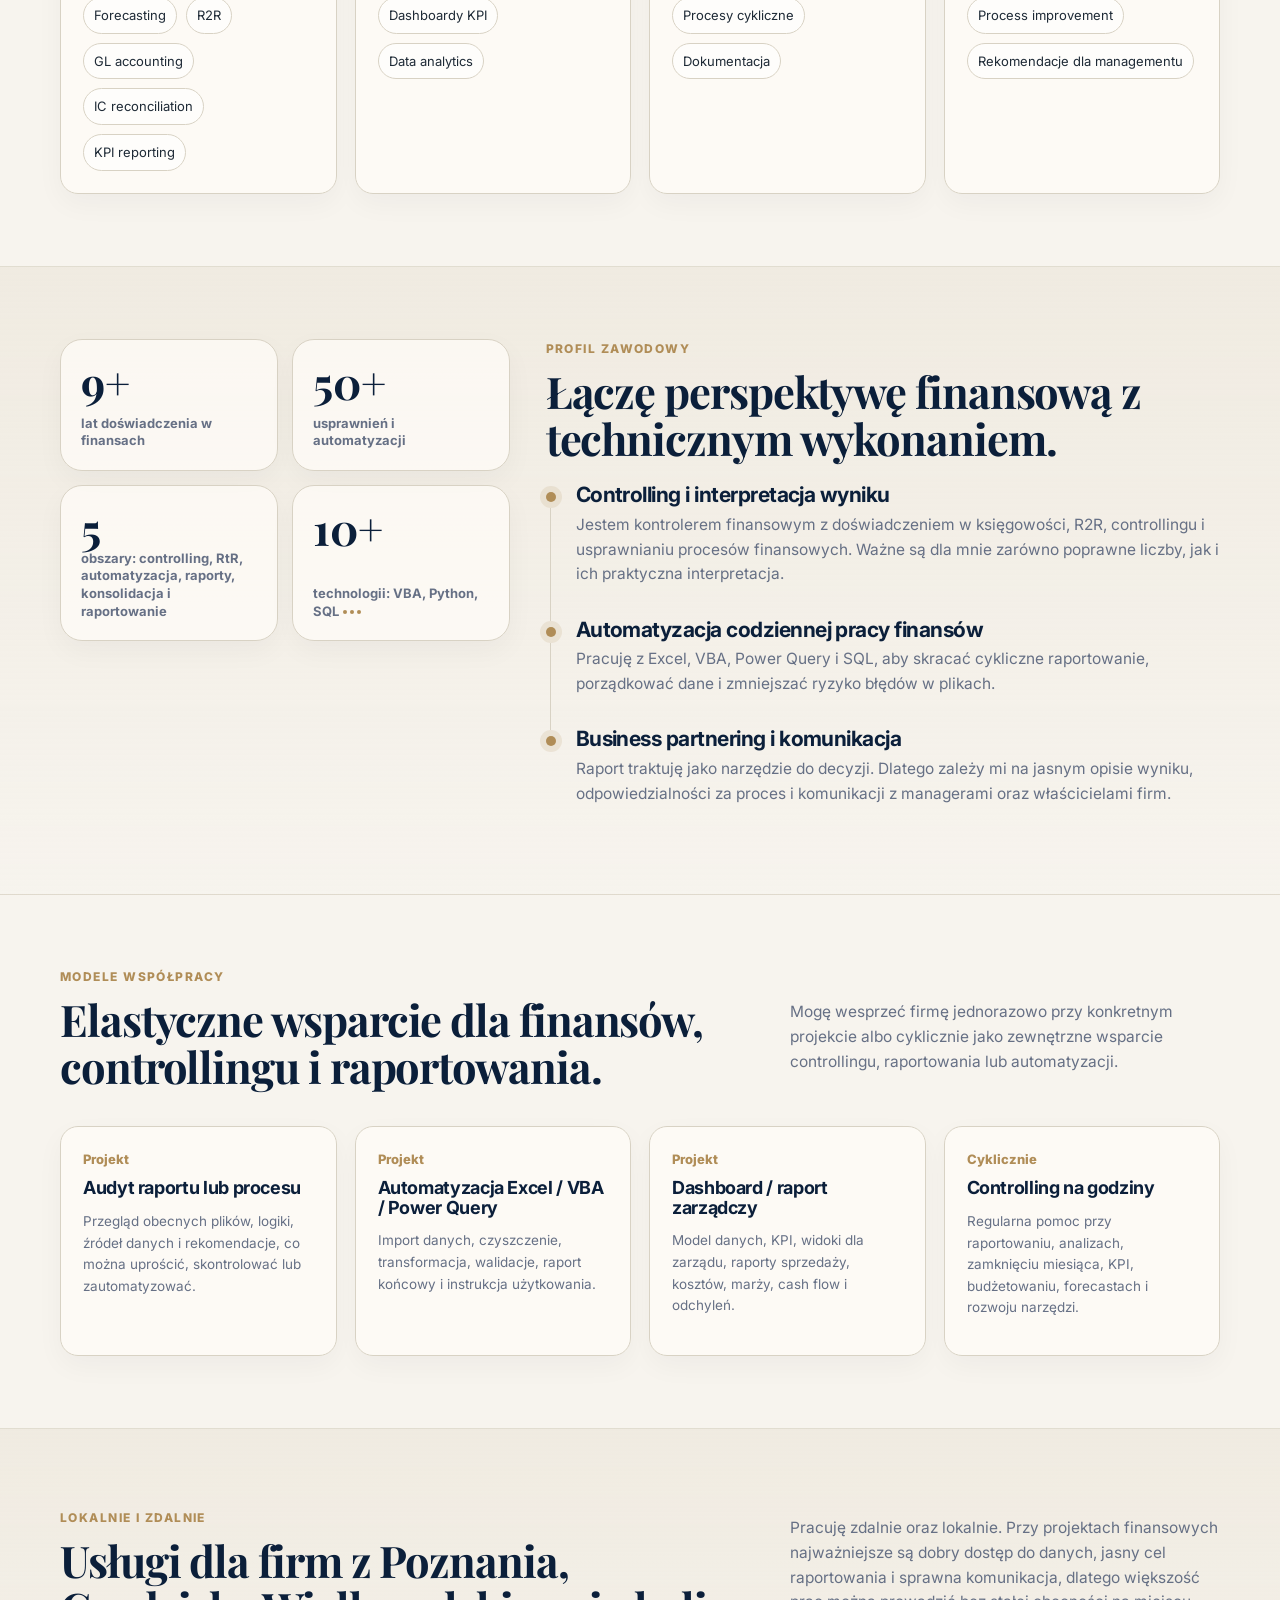
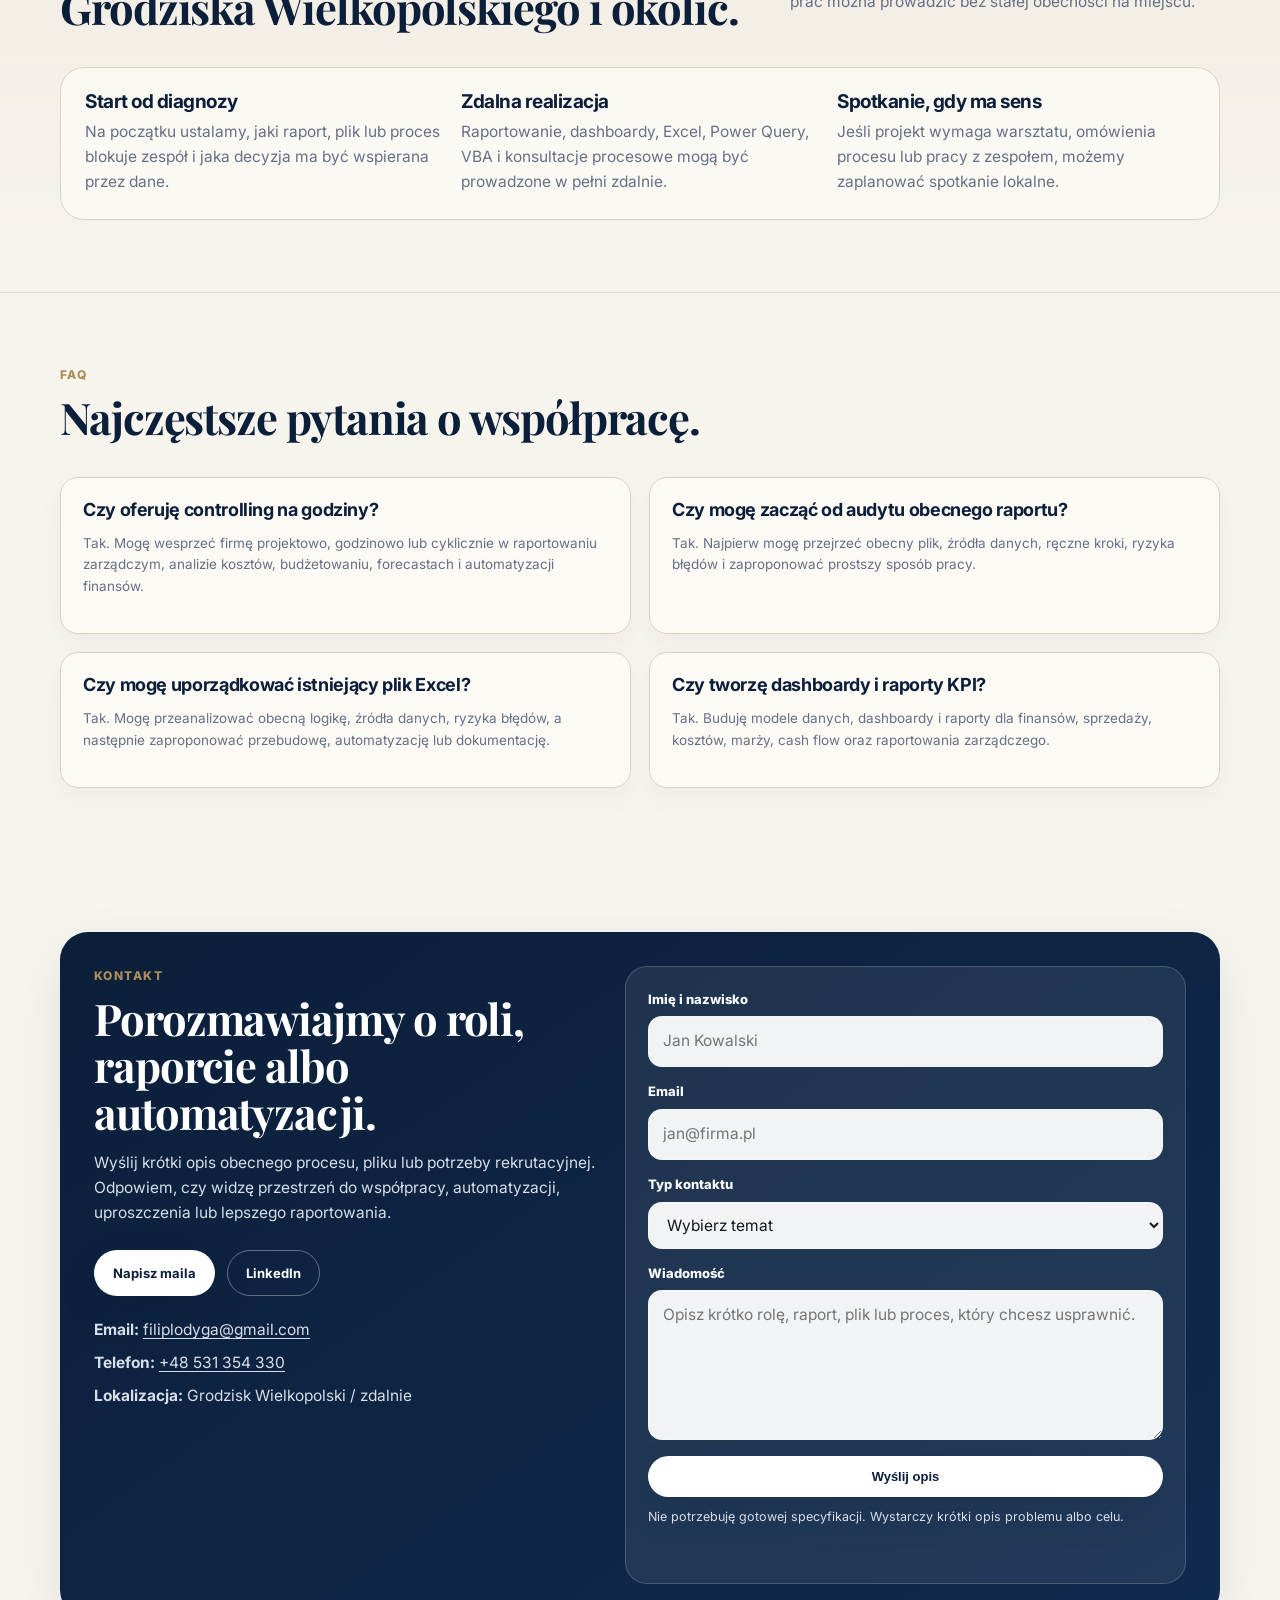
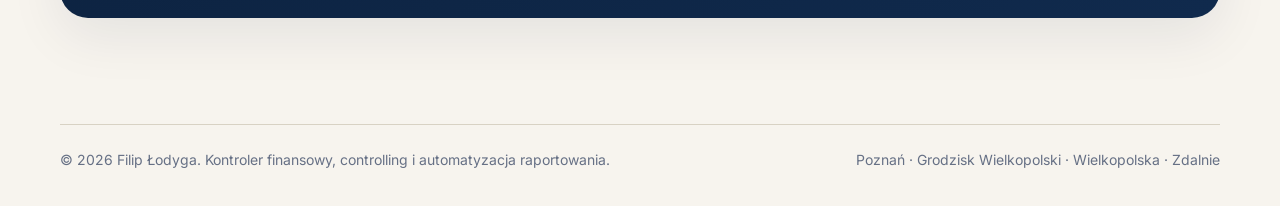
==== commit 117b94b1: "Add files via upload" ====
--- a/index.html
+++ b/index.html
@@ -1,431 +1,554 @@
 <!DOCTYPE html>
 <html lang="pl">
 <head>
-    <meta charset="UTF-8">
-    <meta name="viewport" content="width=device-width, initial-scale=1.0">
-
-    <link rel="icon" type="image/png" href="/favicon.png">
-
-    <link rel="apple-touch-icon" href="/favicon.png">
-
-    <!-- SEO: tytuł strony -->
-    <title>Filip Łodyga | Kontroler Finansowy · Controlling · Excel</title>
-
-    <!-- SEO: meta description — widoczny w wynikach Google -->
-    <meta name="description" content="Filip Łodyga – kontroler finansowy. Controlling na godziny dla MŚP, automatyzacja finansów, narzędzia Excel na wymiar i szkolenia.">
-
-    <!-- SEO: słowa kluczowe -->
-    <meta name="keywords" content="kontroler finansowy, controlling, controlling na godziny, automatyzacja procesów finansowych, Excel na zamówienie, narzędzia Excel, Power BI, analiza danych, Grodzisk Wielkopolski, Nowy Tomyśl, Wolsztyn, Kościan, Poznań, Wielkopolska, MŚP, szkolenia Excel, VBA">
-
-    <!-- SEO: autor -->
-    <meta name="author" content="Filip Łodyga">
-    <meta name="robots" content="index, follow">
-
-    <!-- SEO: Open Graph -->
-    <meta property="og:type" content="website">
-    <meta property="og:title" content="Filip Łodyga | Kontroler Finansowyh">
-    <meta property="og:description" content="Controlling na godziny dla MŚP, automatyzacja finansów i narzędzia Excel na wymiar.">
-    <meta property="og:locale" content="pl_PL">
-
-    <link rel="stylesheet" href="style.css">
-
-    <!-- SEO: dane strukturalne JSON-LD -->
-    <script type="application/ld+json">
-    {
-        "@context": "https://schema.org",
-        "@type": "Person",
-        "name": "Filip Łodyga",
-        "jobTitle": "Kontroler Finansowy",
-        "description": "Doświadczony kontroler finansowy specjalizujący się w automatyzacji procesów finansowych, analizie danych.",
-        "address": {
-            "@type": "PostalAddress",
-            "addressLocality": "Grodzisk Wielkopolski",
-            "addressRegion": "Wielkopolska",
-            "addressCountry": "PL"
-        },
-        "areaServed": ["Grodzisk Wielkopolski","Nowy Tomyśl","Wolsztyn","Kościan","Poznań","Wielkopolska"],
-        "knowsAbout": ["Controlling","Excel","VBA","Power BI","SQL","Python","Analiza danych","Automatyzacja procesów"]
-    }
-    </script>
+  <meta charset="UTF-8" />
+  <meta name="viewport" content="width=device-width, initial-scale=1.0" />
+  <title>Kontroler finansowy Poznań | Controlling, Excel, dashboardy - Filip Łodyga</title>
+  <meta name="description" content="Kontroler finansowy i specjalista controllingu. Pomagam firmom z Poznania, Grodziska Wielkopolskiego i Wielkopolski w raportowaniu zarządczym, automatyzacji Excel, analizie kosztów i usprawnianiu procesów finansowych." />
+  <meta name="keywords" content="kontroler finansowy Poznań, controlling Poznań, controlling na godziny, raportowanie zarządcze, automatyzacja Excel, dashboardy Excel, Excel VBA Poznań, Power Query, Grodzisk Wielkopolski, Wielkopolska" />
+  <link rel="canonical" href="https://flodyga.pl/" />
+  <meta property="og:title" content="Filip Łodyga | Kontroler finansowy, controlling i automatyzacja raportowania" />
+  <meta property="og:description" content="Raportowanie zarządcze, controlling na godziny, Excel, dashboardy i automatyzacja finansów dla firm z Poznania, Grodziska Wielkopolskiego i Wielkopolski." />
+  <meta property="og:type" content="website" />
+  <meta property="og:url" content="https://flodyga.pl/" />
+  <meta property="og:image" content="assets/og-image.svg" />
+  <link rel="icon" href="assets/favicon.ico" type="image/x-icon" />
+  <link rel="shortcut icon" href="assets/favicon.ico" type="image/x-icon" />
+  <link rel="apple-touch-icon" href="assets/favicon.ico" />
+  <link rel="preconnect" href="https://fonts.googleapis.com">
+  <link rel="preconnect" href="https://fonts.gstatic.com" crossorigin>
+  <link href="https://fonts.googleapis.com/css2?family=Inter:wght@400;500;600;700;800&family=Playfair+Display:wght@600;700&display=swap" rel="stylesheet">
+  <link rel="stylesheet" href="styles.css" />
+  <script type="application/ld+json">
+  {
+    "@context": "https://schema.org",
+    "@type": "ProfessionalService",
+    "name": "Filip Łodyga - kontroler finansowy",
+    "url": "https://flodyga.pl/",
+    "image": "https://flodyga.pl/assets/og-image.svg",
+    "email": "filiplodyga@gmail.com",
+    "telephone": "+48531354330",
+    "address": {
+      "@type": "PostalAddress",
+      "addressLocality": "Grodzisk Wielkopolski",
+      "addressRegion": "Wielkopolskie",
+      "addressCountry": "PL"
+    },
+    "areaServed": [
+      "Poznań",
+      "Grodzisk Wielkopolski",
+      "Wielkopolska",
+      "Rakoniewice",
+      "Wielichowo",
+      "Granowo",
+      "Kamieniec",
+      "Nowy Tomyśl",
+      "Opalenica",
+      "Kościan",
+      "Wolsztyn",
+      "Buk",
+      "Stęszew",
+      "Dopiewo",
+      "Komorniki",
+      "Tarnowo Podgórne",
+      "Luboń",
+      "Swarzędz",
+      "Mosina",
+      "Kórnik"
+    ],
+    "serviceType": [
+      "Controlling finansowy",
+      "Raportowanie zarządcze",
+      "Automatyzacja Excel",
+      "Power Query",
+      "Analiza kosztów i marży",
+      "R2R i IC reconciliation"
+    ],
+    "founder": {
+      "@type": "Person",
+      "name": "Filip Łodyga",
+      "jobTitle": "Kontroler finansowy"
+    },
+    "sameAs": [
+      "https://www.linkedin.com/in/filip-lodyga/"
+    ]
+  }
+  </script>
+  <script type="application/ld+json">
+  {
+    "@context": "https://schema.org",
+    "@type": "FAQPage",
+    "mainEntity": [
+      {
+        "@type": "Question",
+        "name": "Czy oferuję controlling na godziny?",
+        "acceptedAnswer": {
+          "@type": "Answer",
+          "text": "Tak. Mogę wesprzeć firmę projektowo, godzinowo lub cyklicznie w raportowaniu zarządczym, analizie kosztów, budżetowaniu, forecastach i automatyzacji procesów finansowych."
+        }
+      },
+      {
+        "@type": "Question",
+        "name": "Czy mogę zacząć od audytu obecnego raportu?",
+        "acceptedAnswer": {
+          "@type": "Answer",
+          "text": "Tak. Dobrym pierwszym krokiem jest przegląd obecnego pliku, źródeł danych, logiki raportu, ręcznych czynności i miejsc, w których najczęściej pojawiają się błędy."
+        }
+      },
+      {
+        "@type": "Question",
+        "name": "Czy tworzę dashboardy i automatyzacje Excel?",
+        "acceptedAnswer": {
+          "@type": "Answer",
+          "text": "Tak. Wspieram firmy w budowie dashboardów, modeli danych, automatyzacji Excel, VBA, Power Query oraz kontroli jakości danych."
+        }
+      }
+    ]
+  }
+  </script>
 </head>
 <body>
-
-<nav>
-    <a href="index.html" class="logo">Filip Łodyga - Kontroler Finansowy</a>
-    <div class="menu" id="nav-menu">
-        <a href="#about">O mnie</a>
-        <a href="#value">Co wnoszę</a>
-        <a href="#skills">Kompetencje</a>
-        <a href="blog.html">Blog</a>
+  <header class="nav">
+    <div class="container nav-inner">
+      <a href="#top" class="brand" aria-label="Strona główna Filip Łodyga">
+        <img src="assets/favicon.ico" alt="" class="brand-logo" />
+        <span>Filip Łodyga</span>
+      </a>
+      <button class="menu-toggle" aria-expanded="false" aria-controls="navLinks">Menu</button>
+      <nav class="nav-links" id="navLinks" aria-label="Główne menu">
+        <a href="#audience">Dla kogo</a>
+        <a href="#services">Usługi</a>
+        <a href="#offer">Współpraca</a>
+        <a href="#approach">Podejście</a>
+        <a href="#cases">Projekty</a>
         <a href="#contact">Kontakt</a>
+      </nav>
+      <a class="btn btn-primary nav-cta" href="mailto:filiplodyga@gmail.com">Skontaktuj się</a>
     </div>
-    <button class="nav-toggle" id="nav-toggle" aria-label="Otwórz menu">
-        <span></span><span></span><span></span>
-    </button>
-</nav>
-
-<header class="hero">
-    <div class="hero-content">
-        <p class="subtitle">Controlling · Data · <span id="typed-word"></span></p>
-        <h1>Filip Łodyga</h1>
-        <p class="hero-desc">
-            Łączę finanse z technologią, upraszczając złożone procesy
-            i dostarczając konkretne insighty biznesowe.
-        </p>
-        <div class="hero-actions">
-            <a href="#contact" class="btn-primary">Skontaktuj się</a>
-            <a href="blog.html" class="btn-outline">Czytaj artykuły</a>
-        </div>
+  </header>
+
+  <main id="top">
+    <section class="hero">
+      <div class="container hero-grid">
+        <div class="reveal">
+          <div class="eyebrow typing-line">Controlling & <span id="typed-word" aria-live="polite">Excel VBA</span></div>
+          <h1>Controlling, który daje decyzje. Automatyzacja, która oszczędza czas.</h1>
+          <p class="lead">Pomagam firmom porządkować raportowanie zarządcze, automatyzować Excel oraz szybciej rozumieć koszty, marżę, cash flow i KPI.</p>
+          <div class="hero-actions">
+            <a class="btn btn-primary" href="#contact">Porozmawiajmy o Twoim raporcie</a>
+            <a class="btn btn-secondary" href="#audience">Dla rekrutera i dla firmy</a>
+          </div>
+          <div class="chips" aria-label="Specjalizacje">
+            <span class="chip">Controlling finansowy</span>
+            <span class="chip">Raportowanie zarządcze</span>
+            <span class="chip">Excel / VBA</span>
+            <span class="chip">Power Query</span>
+            <span class="chip">Dashboardy</span>
+            <span class="chip">R2R</span>
+            <span class="chip">SQL</span>
+          </div>
+        </div>
+
+        <div class="hero-visual reveal">
+          <div class="orb one"></div>
+          <div class="orb two"></div>
+          <img src="assets/hero-dashboard.svg" alt="Mockup dashboardu finansowego" class="hero-image" />
+        </div>
+      </div>
+    </section>
+
+    <section id="audience" class="section">
+      <div class="container">
+        <div class="section-head reveal">
+          <div>
+            <div class="section-kicker">Dwie ścieżki</div>
+            <h2>Profil zawodowy i zakres wsparcia finansowego w jednym miejscu.</h2>
+          </div>
+          <p class="section-desc">Łączę perspektywę controllingu, raportowania i praktycznej automatyzacji. Dlatego mogę być zarówno kandydatem do roli finansowej, jak i partnerem przy konkretnym projekcie.</p>
+        </div>
+
+        <div class="audience-grid">
+          <article class="audience-card reveal">
+            <div class="section-kicker">Dla rekrutera</div>
+            <h3>Financial controlling, R2R i praca z biznesem</h3>
+            <p>Profil zawodowy oparty na controllingu, księgowości, R2R, analizie odchyleń, raportowaniu KPI i usprawnianiu procesów finansowych.</p>
+            <ul>
+              <li>doświadczenie w finansach, GL/R2R i controllingu,</li>
+              <li>praktyczna znajomość Excel, VBA, Power Query, SQL i analizy danych,</li>
+              <li>nastawienie na business partnering, jakość danych i odpowiedzialność za proces.</li>
+            </ul>
+            <a class="text-link" href="#about">Zobacz profil zawodowy</a>
+          </article>
+
+          <article class="audience-card reveal">
+            <div class="section-kicker">Dla firmy</div>
+            <h3>Controlling na godziny i automatyzacja raportowania</h3>
+            <p>Wsparcie projektowe dla MŚP, właścicieli firm, CFO, działów finansowych i managerów, którzy chcą ograniczyć ręczną pracę w raportach.</p>
+            <ul>
+              <li>audyt obecnego raportu, pliku lub procesu,</li>
+              <li>dashboard, model Excel lub automatyzacja Power Query/VBA,</li>
+              <li>cykliczne wsparcie przy KPI, kosztach, marży, budżecie i forecastach.</li>
+            </ul>
+            <a class="text-link" href="#contact">Opisz proces do usprawnienia</a>
+          </article>
+        </div>
+      </div>
+    </section>
+
+    <section id="services" class="section section-alt">
+      <div class="container">
+        <div class="section-head reveal">
+          <div>
+            <div class="section-kicker">W czym mogę pomóc</div>
+            <h2>Controlling finansowy, raportowanie zarządcze i automatyzacja danych.</h2>
+          </div>
+          <p class="section-desc">Największą wartość wnoszę tam, gdzie finanse, operacje i dane spotykają się w praktyce: w raportach miesięcznych, budżetach, Excelu, dashboardach i procesach zamknięcia.</p>
+        </div>
+
+        <div class="cards">
+          <article class="card reveal">
+            <div class="icon">01</div>
+            <h3>Raportowanie zarządcze i controlling</h3>
+            <p>Raporty miesięczne, analiza kosztów, przychodów i marż, budżet vs actual, KPI finansowe i komentarze do business review.</p>
+          </article>
+          <article class="card reveal">
+            <div class="icon">02</div>
+            <h3>Automatyzacja Excel, VBA i Power Query</h3>
+            <p>Automatyczne raporty, importy, walidacje, czyszczenie danych, makra i przebudowa arkuszy, które dziś wymagają ręcznego kopiowania.</p>
+          </article>
+          <article class="card reveal">
+            <div class="icon">03</div>
+            <h3>Dashboardy i raporty finansowe</h3>
+            <p>Modele danych, dashboardy KPI, widoki dla zarządu i managerów oraz raporty sprzedaży, kosztów, rentowności i cash flow.</p>
+          </article>
+          <article class="card reveal">
+            <div class="icon">04</div>
+            <h3>Budżetowanie, forecast i analiza odchyleń</h3>
+            <p>Wsparcie przy planowaniu, kontroli wykonania, analizie różnic, scenariuszach i prezentacji wniosków dla właściciela lub managementu.</p>
+          </article>
+          <article class="card reveal">
+            <div class="icon">05</div>
+            <h3>R2R, uzgodnienia i IC reconciliation</h3>
+            <p>Checklisty zamknięcia miesiąca, uzgodnienia sald, kontrole danych, trackery statusów i automatyzacja plików kontrolnych.</p>
+          </article>
+        </div>
+      </div>
+    </section>
+
+    <section class="section">
+      <div class="container">
+        <div class="section-head reveal">
+          <div>
+            <div class="section-kicker">Kiedy warto porozmawiać</div>
+            <h2>Jeśli raportowanie działa, ale kosztuje zbyt dużo czasu i uwagi.</h2>
+          </div>
+        </div>
+        <div class="cards">
+          <article class="card reveal"><h3>Raporty zajmują za dużo czasu</h3><p>Automatyzuję cykliczne raporty, żeby miesięczne zamknięcie nie oznaczało ręcznego kopiowania danych między plikami.</p></article>
+          <article class="card reveal"><h3>Dane są rozproszone</h3><p>Łączę eksporty z systemów, pliki Excel i ręczne źródła w jeden model danych, który można odświeżać i kontrolować.</p></article>
+          <article class="card reveal"><h3>Brakuje kontroli nad wynikiem</h3><p>Buduję raporty pokazujące koszty, marżę, cash flow, KPI i odchylenia w formie przydatnej do decyzji biznesowych.</p></article>
+          <article class="card reveal"><h3>Proces jest zależny od jednej osoby</h3><p>Dokumentuję logikę, upraszczam arkusze i tworzę rozwiązania, które mogą przejąć inni członkowie zespołu.</p></article>
+        </div>
+      </div>
+    </section>
+
+    <section id="approach" class="section section-alt">
+      <div class="container two-col">
+        <div class="quote-box reveal">
+          <div>
+            <div class="section-kicker">Jak pracuję</div>
+            <h3>Pracuję od problemu biznesowego, nie od narzędzia.</h3>
+          </div>
+          <div class="approach-framework" aria-label="Framework pracy">
+            <div class="framework-row">
+              <span>01</span>
+              <strong>Diagnoza</strong>
+              <small>proces i problem</small>
+            </div>
+            <div class="framework-row">
+              <span>02</span>
+              <strong>Model danych</strong>
+              <small>logika i kontrola</small>
+            </div>
+            <div class="framework-row">
+              <span>03</span>
+              <strong>Automatyzacja</strong>
+              <small>raport lub tracker</small>
+            </div>
+            <div class="framework-row">
+              <span>04</span>
+              <strong>Przekazanie</strong>
+              <small>instrukcja i kontrola</small>
+            </div>
+          </div>
+          <p>Najpierw ustalam, jaka decyzja ma być podejmowana na podstawie raportu. Dopiero potem dobieram Excel, Power Query, VBA, SQL albo prostszą zmianę procesu.</p>
+        </div>
+
+        <div class="approach">
+          <div class="step reveal"><div><h3>Diagnoza</h3><p>Mapuję obecny proces, źródła danych, punkty ręcznej pracy i miejsca, w których pojawiają się błędy.</p></div></div>
+          <div class="step reveal"><div><h3>Projekt rozwiązania</h3><p>Ustalam docelowy przepływ danych, logikę raportową, zakres automatyzacji i format wyniku.</p></div></div>
+          <div class="step reveal"><div><h3>Budowa i testy</h3><p>Tworzę raport, model, plik lub automatyzację oraz sprawdzam wynik na realnych danych.</p></div></div>
+          <div class="step reveal"><div><h3>Przekazanie</h3><p>Dokumentuję logikę, pokazuję sposób użycia i zostawiam rozwiązanie możliwe do utrzymania przez zespół.</p></div></div>
+        </div>
+      </div>
+    </section>
+
+    <section id="cases" class="section">
+      <div class="container">
+        <div class="section-head reveal">
+          <div>
+            <div class="section-kicker">Case studies</div>
+            <h2>Przykłady projektów, które najlepiej pokazują mój sposób pracy.</h2>
+          </div>
+          <p class="section-desc">Poniższe przykłady są zanonimizowane i opisują typowe sytuacje w controllingu, raportowaniu zarządczym i automatyzacji finansów.</p>
+        </div>
+
+        <div class="case-grid">
+          <article class="card case-card reveal">
+            <div class="case-head"><div class="case-label">Management reporting</div><h3>Automatyzacja raportu miesięcznego</h3></div>
+            <div class="case-body"><dl><div><dt>Problem</dt><dd>Raport wymagał ręcznego łączenia wielu plików i kontroli wersji.</dd></div><div><dt>Rozwiązanie</dt><dd>Model Power Query, uporządkowana struktura danych i dashboard wynikowy.</dd></div><div><dt>Efekt</dt><dd>Krótszy czas przygotowania raportu, mniej błędów i łatwiejsza analiza odchyleń.</dd></div></dl><a class="case-link" href="#project-reporting">Zobacz szczegóły</a></div>
+          </article>
+          <article class="card case-card reveal">
+            <div class="case-head"><div class="case-label">Dashboard / KPI</div><h3>Dashboard KPI dla zarządu</h3></div>
+            <div class="case-body"><dl><div><dt>Problem</dt><dd>Kluczowe wskaźniki były dostępne w różnych plikach i nie dawały jednego obrazu biznesu.</dd></div><div><dt>Rozwiązanie</dt><dd>Dashboard z widokiem na sprzedaż, marżę, koszty i trendy.</dd></div><div><dt>Efekt</dt><dd>Szybsze spotkania zarządcze i decyzje oparte na aktualnych danych.</dd></div></dl><a class="case-link" href="#project-kpi">Zobacz szczegóły</a></div>
+          </article>
+          <article class="card case-card reveal">
+            <div class="case-head"><div class="case-label">Excel / VBA / controls</div><h3>Usprawnienie pliku controllingowego</h3></div>
+            <div class="case-body"><dl><div><dt>Problem</dt><dd>Arkusz był rozbudowany, podatny na błędy i trudny do przejęcia przez inne osoby.</dd></div><div><dt>Rozwiązanie</dt><dd>Przebudowa logiki, automatyzacja VBA, walidacje i dokumentacja.</dd></div><div><dt>Efekt</dt><dd>Stabilniejszy proces i mniejsze ryzyko błędów w raportowaniu.</dd></div></dl><a class="case-link" href="#project-excel">Zobacz szczegóły</a></div>
+          </article>
+        </div>
+      </div>
+    </section>
+
+    <section class="section section-alt project-details" id="projects">
+      <div class="container">
+        <div class="section-head reveal">
+          <div>
+            <div class="section-kicker">Projekty w praktyce</div>
+            <h2>Od ręcznej pracy w Excelu do powtarzalnego raportowania.</h2>
+          </div>
+          <p class="section-desc">Każdy projekt zaczyna się od pytania: jaką decyzję ma wspierać raport i gdzie dziś powstaje ryzyko błędu lub strata czasu.</p>
+        </div>
+
+        <div class="project-stack">
+          <article class="project-detail reveal" id="project-reporting">
+            <div class="project-meta">01 / Reporting</div>
+            <div>
+              <h3>Automatyzacja miesięcznego raportu zarządczego</h3>
+              <p>Projekt zamienia ręczny proces raportowania w powtarzalny model oparty o Power Query lub Excel. Celem jest mniej kontroli wersji, mniej ręcznych korekt i szybsza analiza odchyleń.</p>
+              <ul>
+                <li>mapowanie źródeł danych, właścicieli i logiki raportu,</li>
+                <li>automatyczne odświeżanie danych i kontrole kompletności,</li>
+                <li>finalny raport gotowy do cyklicznego użycia przez zespół.</li>
+              </ul>
+            </div>
+          </article>
+
+          <article class="project-detail reveal" id="project-kpi">
+            <div class="project-meta">02 / Dashboard</div>
+            <div>
+              <h3>Dashboard KPI dla właściciela lub zarządu</h3>
+              <p>Dashboard porządkuje najważniejsze wskaźniki: sprzedaż, koszty, marżę, cash flow, trendy i odchylenia. Raport ma być czytelny dla decyzji, a nie tylko poprawny technicznie.</p>
+              <ul>
+                <li>model danych i logika KPI dopasowana do biznesu,</li>
+                <li>widoki dla zarządu, managerów lub właściciela firmy,</li>
+                <li>szybsze spotkania i mniej dyskusji o tym, która wersja danych jest właściwa.</li>
+              </ul>
+            </div>
+          </article>
+
+          <article class="project-detail reveal" id="project-excel">
+            <div class="project-meta">03 / Excel automation</div>
+            <div>
+              <h3>Usprawnienie pliku controllingowego</h3>
+              <p>Przebudowa arkusza obejmuje logikę obliczeń, walidacje, automatyzację VBA lub Power Query oraz dokumentację. Efekt ma być możliwy do utrzymania, nie zależny od jednej osoby.</p>
+              <ul>
+                <li>ograniczenie ręcznego kopiowania i wklejania danych,</li>
+                <li>walidacje braków, duplikatów i niespójnych formatów,</li>
+                <li>instrukcja obsługi i rekomendacje dalszego rozwoju pliku.</li>
+              </ul>
+            </div>
+          </article>
+        </div>
+      </div>
+    </section>
+
+    <section class="section section-alt">
+      <div class="container">
+        <div class="section-head reveal">
+          <div>
+            <div class="section-kicker">Before / After</div>
+            <h2>Efekt, którego szukam w projektach.</h2>
+          </div>
+        </div>
+        <div class="before-after">
+          <div class="ba reveal"><h3>Przed</h3><ul><li>ręczne kopiowanie danych,</li><li>wiele wersji tego samego raportu,</li><li>niejasna logika KPI,</li><li>proces trudny do przekazania innej osobie.</li></ul></div>
+          <div class="ba after reveal"><h3>Po</h3><ul><li>jedna wersja prawdy,</li><li>automatyczne odświeżanie danych,</li><li>czytelne odchylenia, koszty i marża,</li><li>dokumentacja i kontrola jakości danych.</li></ul></div>
+        </div>
+      </div>
+    </section>
+
+    <section id="skills" class="section">
+      <div class="container">
+        <div class="section-head reveal">
+          <div>
+            <div class="section-kicker">Kompetencje</div>
+            <h2>Kompetencje finansowe i techniczne, które łączą analizę z wykonaniem.</h2>
+          </div>
+        </div>
+
+        <div class="skills">
+          <article class="card reveal"><h3>Finance</h3><div class="skill-list"><span>Controlling finansowy</span><span>Raportowanie zarządcze</span><span>Analiza odchyleń</span><span>Budgeting</span><span>Forecasting</span><span>R2R</span><span>GL accounting</span><span>IC reconciliation</span><span>KPI reporting</span></div></article>
+          <article class="card reveal"><h3>Data</h3><div class="skill-list"><span>Power Query</span><span>Power Pivot</span><span>SQL</span><span>Modele danych</span><span>Kontrole jakości danych</span><span>Dashboardy KPI</span><span>Data analytics</span></div></article>
+          <article class="card reveal"><h3>Automation</h3><div class="skill-list"><span>Excel advanced</span><span>VBA</span><span>Automatyczne raporty</span><span>Walidacje</span><span>Trackery</span><span>Procesy cykliczne</span><span>Dokumentacja</span></div></article>
+          <article class="card reveal"><h3>Business</h3><div class="skill-list"><span>Business partnering</span><span>Prezentacja danych</span><span>Stakeholder management</span><span>Process improvement</span><span>Rekomendacje dla managementu</span></div></article>
+        </div>
+      </div>
+    </section>
+
+    <section id="about" class="section section-alt">
+      <div class="container about">
+        <aside class="profile-stats reveal" aria-label="Profil w liczbach">
+          <div class="stat-card"><strong>9+</strong><span>lat doświadczenia w finansach</span></div>
+          <div class="stat-card"><strong>50+</strong><span>usprawnień i automatyzacji</span></div>
+          <div class="stat-card"><strong>5</strong><span>obszary: controlling, RtR, automatyzacja, raporty, konsolidacja i raportowanie</span></div>
+          <div class="stat-card"><strong>10+</strong><span>technologii: VBA, Python, SQL<span class="dot-loader" aria-hidden="true"><i></i><i></i><i></i></span></span></div>
+        </aside>
+
+        <div class="reveal">
+          <div class="section-kicker">Profil zawodowy</div>
+          <h2>Łączę perspektywę finansową z technicznym wykonaniem.</h2>
+          <div class="timeline">
+            <div class="timeline-item"><h3>Controlling i interpretacja wyniku</h3><p>Jestem kontrolerem finansowym z doświadczeniem w księgowości, R2R, controllingu i usprawnianiu procesów finansowych. Ważne są dla mnie zarówno poprawne liczby, jak i ich praktyczna interpretacja.</p></div>
+            <div class="timeline-item"><h3>Automatyzacja codziennej pracy finansów</h3><p>Pracuję z Excel, VBA, Power Query i SQL, aby skracać cykliczne raportowanie, porządkować dane i zmniejszać ryzyko błędów w plikach.</p></div>
+            <div class="timeline-item"><h3>Business partnering i komunikacja</h3><p>Raport traktuję jako narzędzie do decyzji. Dlatego zależy mi na jasnym opisie wyniku, odpowiedzialności za proces i komunikacji z managerami oraz właścicielami firm.</p></div>
+          </div>
+        </div>
+      </div>
+    </section>
+
+    <section class="section offer" id="offer">
+      <div class="container">
+        <div class="section-head reveal">
+          <div>
+            <div class="section-kicker">Modele współpracy</div>
+            <h2>Elastyczne wsparcie dla finansów, controllingu i raportowania.</h2>
+          </div>
+          <p class="section-desc">Mogę wesprzeć firmę jednorazowo przy konkretnym projekcie albo cyklicznie jako zewnętrzne wsparcie controllingu, raportowania lub automatyzacji.</p>
+        </div>
+
+        <div class="offer-grid">
+          <article class="card reveal"><div class="price">Projekt</div><h3>Audyt raportu lub procesu</h3><p>Przegląd obecnych plików, logiki, źródeł danych i rekomendacje, co można uprościć, skontrolować lub zautomatyzować.</p></article>
+          <article class="card reveal"><div class="price">Projekt</div><h3>Automatyzacja Excel / VBA / Power Query</h3><p>Import danych, czyszczenie, transformacja, walidacje, raport końcowy i instrukcja użytkowania.</p></article>
+          <article class="card reveal"><div class="price">Projekt</div><h3>Dashboard / raport zarządczy</h3><p>Model danych, KPI, widoki dla zarządu, raporty sprzedaży, kosztów, marży, cash flow i odchyleń.</p></article>
+          <article class="card reveal"><div class="price">Cyklicznie</div><h3>Controlling na godziny</h3><p>Regularna pomoc przy raportowaniu, analizach, zamknięciu miesiąca, KPI, budżetowaniu, forecastach i rozwoju narzędzi.</p></article>
+        </div>
+      </div>
+    </section>
+
+    <section class="section section-alt local-section" id="local">
+      <div class="container">
+        <div class="section-head reveal">
+          <div>
+            <div class="section-kicker">Lokalnie i zdalnie</div>
+            <h2>Usługi dla firm z Poznania, Grodziska Wielkopolskiego i okolic.</h2>
+          </div>
+          <p class="section-desc">Pracuję zdalnie oraz lokalnie. Przy projektach finansowych najważniejsze są dobry dostęp do danych, jasny cel raportowania i sprawna komunikacja, dlatego większość prac można prowadzić bez stałej obecności na miejscu.</p>
+        </div>
+
+        <div class="local-grid reveal">
+          <div>
+            <h3>Start od diagnozy</h3>
+            <p>Na początku ustalamy, jaki raport, plik lub proces blokuje zespół i jaka decyzja ma być wspierana przez dane.</p>
+          </div>
+          <div>
+            <h3>Zdalna realizacja</h3>
+            <p>Raportowanie, dashboardy, Excel, Power Query, VBA i konsultacje procesowe mogą być prowadzone w pełni zdalnie.</p>
+          </div>
+          <div>
+            <h3>Spotkanie, gdy ma sens</h3>
+            <p>Jeśli projekt wymaga warsztatu, omówienia procesu lub pracy z zespołem, możemy zaplanować spotkanie lokalne.</p>
+          </div>
+        </div>
+      </div>
+    </section>
+
+    <section class="section faq" id="faq">
+      <div class="container">
+        <div class="section-head reveal">
+          <div>
+            <div class="section-kicker">FAQ</div>
+            <h2>Najczęstsze pytania o współpracę.</h2>
+          </div>
+        </div>
+
+        <div class="faq-grid">
+          <article class="card reveal"><h3>Czy oferuję controlling na godziny?</h3><p>Tak. Mogę wesprzeć firmę projektowo, godzinowo lub cyklicznie w raportowaniu zarządczym, analizie kosztów, budżetowaniu, forecastach i automatyzacji finansów.</p></article>
+          <article class="card reveal"><h3>Czy mogę zacząć od audytu obecnego raportu?</h3><p>Tak. Najpierw mogę przejrzeć obecny plik, źródła danych, ręczne kroki, ryzyka błędów i zaproponować prostszy sposób pracy.</p></article>
+          <article class="card reveal"><h3>Czy mogę uporządkować istniejący plik Excel?</h3><p>Tak. Mogę przeanalizować obecną logikę, źródła danych, ryzyka błędów, a następnie zaproponować przebudowę, automatyzację lub dokumentację.</p></article>
+          <article class="card reveal"><h3>Czy tworzę dashboardy i raporty KPI?</h3><p>Tak. Buduję modele danych, dashboardy i raporty dla finansów, sprzedaży, kosztów, marży, cash flow oraz raportowania zarządczego.</p></article>
+        </div>
+      </div>
+    </section>
+
+    <section id="contact" class="section">
+      <div class="container contact-panel reveal">
+        <div>
+          <div class="section-kicker">Kontakt</div>
+          <h2>Porozmawiajmy o roli, raporcie albo automatyzacji.</h2>
+          <p>Wyślij krótki opis obecnego procesu, pliku lub potrzeby rekrutacyjnej. Odpowiem, czy widzę przestrzeń do współpracy, automatyzacji, uproszczenia lub lepszego raportowania.</p>
+          <div class="contact-actions">
+            <a class="btn btn-primary light" href="mailto:filiplodyga@gmail.com">Napisz maila</a>
+            <a class="btn btn-secondary dark" href="https://www.linkedin.com/in/filip-lodyga/" target="_blank" rel="noreferrer">LinkedIn</a>
+          </div>
+          <address class="contact-info">
+            <p><strong>Email:</strong> <a href="mailto:filiplodyga@gmail.com">filiplodyga@gmail.com</a></p>
+            <p><strong>Telefon:</strong> <a href="tel:+48531354330">+48 531 354 330</a></p>
+            <p><strong>Lokalizacja:</strong> Grodzisk Wielkopolski / zdalnie</p>
+          </address>
+        </div>
+        <form id="contact-form" class="contact-form" novalidate>
+          <input type="hidden" name="access_key" value="4f78f796-d6fa-4b5a-a835-94e20a404b14">
+          <input type="hidden" name="subject" value="Nowa wiadomość z flodyga.pl">
+          <input type="checkbox" name="botcheck" class="botcheck" tabindex="-1" autocomplete="off">
+
+          <div class="form-group">
+            <label for="name">Imię i nazwisko</label>
+            <input type="text" id="name" name="name" required placeholder="Jan Kowalski">
+          </div>
+          <div class="form-group">
+            <label for="email">Email</label>
+            <input type="email" id="email" name="email" required placeholder="jan@firma.pl">
+          </div>
+          <div class="form-group">
+            <label for="topic">Typ kontaktu</label>
+            <select id="topic" name="topic" required>
+              <option value="">Wybierz temat</option>
+              <option>Rekrutacja / CV</option>
+              <option>Projekt freelance</option>
+              <option>Audyt raportu lub pliku</option>
+              <option>Dashboard / Excel / automatyzacja</option>
+            </select>
+          </div>
+          <div class="form-group">
+            <label for="message">Wiadomość</label>
+            <textarea id="message" name="message" rows="5" required placeholder="Opisz krótko rolę, raport, plik lub proces, który chcesz usprawnić."></textarea>
+          </div>
+          <button type="submit" class="btn btn-primary light form-submit" id="submit-btn">Wyślij opis</button>
+          <p class="form-note">Nie potrzebuję gotowej specyfikacji. Wystarczy krótki opis problemu albo celu.</p>
+          <p class="form-status" id="form-status" role="status" aria-live="polite"></p>
+        </form>
+      </div>
+    </section>
+  </main>
+
+  <footer class="footer">
+    <div class="container footer-inner">
+      <span>© 2026 Filip Łodyga. Kontroler finansowy, controlling i automatyzacja raportowania.</span>
+      <span>Poznań · Grodzisk Wielkopolski · Wielkopolska · Zdalnie</span>
     </div>
-</header>
-
-<!-- SEO: semantyczny article wewnątrz section -->
-<section id="about" aria-label="O mnie">
-    <h2>O mnie</h2>
-    <article class="card fade-in">
-
-        <!-- Akapit 1: intro + lokalizacja -->
-        <!-- Akapit 2: usługi -->
-        <p>
-            Specjalizuje się we wdrażaniu rozwiązań usprawniających pracę działów finansowych.
-            Oferuje m.in. <strong>controlling na godziny</strong> — elastyczne wsparcie finansowe dla
-            <strong>MŚP</strong> bez konieczności zatrudniania pełnoetatowego specjalisty,
-            obejmujące analizy finansowe, budżetowanie i raportowanie zarządcze — oraz projektuje
-            <strong>dedykowane narzędzia i arkusze Excel na zamówienie</strong>,
-            dopasowane do specyfiki konkretnej organizacji.
-        </p>
-
-        <!-- Akapit 3: narzędzia i automatyzacja -->
-        <p>
-            Łączy kompetencje <strong>controllera finansowego</strong> z zaawansowaną
-            <strong>analityką danych</strong>. Na co dzień pracuje z <strong>Excel</strong>,
-            <strong>VBA</strong>, <strong>SQL</strong>, <strong>Power BI</strong>,
-            <strong>Power Query</strong> oraz <strong>Python</strong>, przekształcając surowe dane
-            w informacje wspierające trafne decyzje zarządcze. Pasjonat
-            <strong>automatyzacji procesów finansowych</strong> i metodologii Lean.
-        </p>
-
-        <!-- Akapit 4: wykształcenie -->
-        <p>
-            Absolwent <strong>Uniwersytetu Ekonomicznego w Poznaniu</strong> oraz
-            <strong>Uniwersytetu WSB Merito</strong> (Rachunkowość, Finanse, Informatyka).
-            <strong>Certyfikowany główny księgowy SKWP</strong>. Łączy solidne podstawy
-            akademickie z praktycznym podejściem do finansów i technologii.
-
-    </article>
-</section>
-
-<!-- Animowane liczniki -->
-<div class="stats-section">
-    <div class="stats-grid">
-        <div class="stat-item fade-in">
-            <div class="stat-number-wrap">
-                <span class="stat-num" data-target="9">0</span>
-                <span class="stat-suffix">+</span>
-            </div>
-            <p class="stat-label">lat doświadczenia<br>w finansach</p>
-        </div>
-        <div class="stat-item fade-in">
-            <div class="stat-number-wrap">
-                <span class="stat-num" data-target="50">0</span>
-                <span class="stat-suffix">+</span>
-            </div>
-            <p class="stat-label">wdrożonych usprawnień<br>i automatyzacji</p>
-        </div>
-        <div class="stat-item fade-in">
-            <div class="stat-number-wrap">
-                <span class="stat-num" data-target="2">0</span>
-            </div>
-            <p class="stat-label">dyplomy wyższych<br>uczelni</p>
-        </div>
-        <div class="stat-item fade-in">
-            <div class="stat-number-wrap">
-                <span class="stat-num" data-target="10">0</span>
-                <span class="stat-suffix">+</span>
-            </div>
-            <p class="stat-label">technologii<br>w codziennej pracy</p>
-        </div>
-    </div>
-</div>
-
-<!-- Karuzela "Co wnoszę" -->
-<section id="value" aria-label="Co wnoszę do organizacji">
-    <h2>Co wnoszę do organizacji</h2>
-
-    <div class="value-carousel" role="region" aria-label="Usługi — przewijaj strzałkami">
-        <button class="carousel-btn" id="carousel-prev" aria-label="Poprzedni">&#8592;</button>
-
-        <div class="carousel-viewport">
-            <div class="carousel-track" id="carousel-track">
-
-                <div class="card value-card fade-in">
-                    <div class="card-icon">⚡</div>
-                    <h3>Automatyzacja</h3>
-                    <p>Eliminuję manualną pracę poprzez VBA i narzędzia BI, skracając czas procesów finansowych nawet o kilkadziesiąt procent.</p>
-                </div>
-
-                <div class="card value-card fade-in">
-                    <div class="card-icon">📊</div>
-                    <h3>Analiza danych</h3>
-                    <p>Przekształcam surowe dane w konkretne wnioski biznesowe, które realnie wspierają decyzje zarządcze.</p>
-                </div>
-
-                <div class="card value-card fade-in">
-                    <div class="card-icon">🎯</div>
-                    <h3>Optymalizacja</h3>
-                    <p>Identyfikuję nieefektywności procesowe i wdrażam trwałe usprawnienia w działach finansowych i księgowości.</p>
-                </div>
-
-                <div class="card value-card fade-in">
-                    <div class="card-icon">🤝</div>
-                    <h3>Business Partnering</h3>
-                    <p>Tłumaczę dane finansowe na język biznesu i działam jako partner wspierający podejmowanie trafnych decyzji.</p>
-                </div>
-
-                <div class="card value-card fade-in">
-                    <div class="card-icon">⏱️</div>
-                    <h3>Controlling na godziny</h3>
-                    <p>Elastyczne wsparcie controllingu dla <strong>MŚP</strong> bez etatu. Analizy, budżetowanie i raporty zarządcze wtedy, kiedy ich potrzebujesz.</p>
-                </div>
-
-                <div class="card value-card fade-in">
-                    <div class="card-icon">📐</div>
-                    <h3>Narzędzia Excel na wymiar</h3>
-                    <p>Projektuję zaawansowane arkusze, kalkulatory i dashboardy w Excelu — skrojone pod specyfikę Twojej firmy.</p>
-                </div>
-
-                <div class="card value-card fade-in">
-                    <div class="card-icon">🎓</div>
-                    <h3>Szkolenia</h3>
-                    <p>Indywidualne i grupowe szkolenia z MS Excel oraz controllingu — praktyczne, bez zbędnej teorii.</p>
-                </div>
-
-            </div>
-        </div>
-
-        <button class="carousel-btn" id="carousel-next" aria-label="Następny">&#8594;</button>
-    </div>
-
-    <div class="carousel-dots" id="carousel-dots"></div>
-</section>
-
-<section id="skills" aria-label="Kompetencje techniczne">
-    <h2>Kompetencje</h2>
-    <div class="skills fade-in">
-        <span>Excel</span>
-        <span>VBA</span>
-        <span>SQL</span>
-        <span>Power BI</span>
-        <span>Power Query</span>
-        <span>Python</span>
-        <span>Controlling</span>
-    </div>
-</section>
-
-<section id="contact" aria-label="Kontakt">
-    <h2>Kontakt</h2>
-    <div class="card contact-card fade-in">
-
-        <div class="contact-info">
-            <address>
-                <p><strong>Email:</strong> <a href="mailto:filiplodyga@gmail.com">filiplodyga@gmail.com</a></p>
-                <p><strong>Telefon:</strong> <a href="tel:+48531354330">+48 531 354 330</a></p>
-                <p><strong>Lokalizacja:</strong> Grodzisk Wielkopolski</p>
-            </address>
-            <a href="https://www.linkedin.com/in/filip-lodyga/" target="_blank" rel="noopener noreferrer" class="linkedin-btn">LinkedIn →</a>
-        </div>
-
-        <form id="contact-form" class="contact-form">
-            <input type="hidden" name="access_key" value="4f78f796-d6fa-4b5a-a835-94e20a404b14">
-            <input type="hidden" name="subject" value="Nowa wiadomość z portfolio">
-            <input type="hidden" name="botcheck" value="">
-
-            <div class="form-group">
-                <label for="name">Imię i nazwisko</label>
-                <input type="text" id="name" name="name" required placeholder="Jan Kowalski">
-            </div>
-            <div class="form-group">
-                <label for="email">Email</label>
-                <input type="email" id="email" name="email" required placeholder="jan@firma.pl">
-            </div>
-            <div class="form-group">
-                <label for="message">Wiadomość</label>
-                <textarea id="message" name="message" rows="4" required placeholder="W czym mogę pomóc?"></textarea>
-            </div>
-            <button type="submit" class="btn-submit" id="submit-btn">Wyślij wiadomość</button>
-            <p class="form-status" id="form-status"></p>
-        </form>
-
-    </div>
-</section>
-
-<footer>
-    <p>© 2026 Filip Łodyga — Kontroler Finansowy · Grodzisk Wielkopolski</p>
-</footer>
-
-<a href="#" class="back-to-top" id="back-to-top" aria-label="Wróć na górę">↑</a>
-
-<script>
-// ─── Mobile nav ────────────────────────────────────────────────────────────
-const toggle = document.getElementById('nav-toggle');
-const menu   = document.getElementById('nav-menu');
-toggle.addEventListener('click', () => menu.classList.toggle('open'));
-menu.querySelectorAll('a').forEach(l => l.addEventListener('click', () => menu.classList.remove('open')));
-
-// ─── Back to top ───────────────────────────────────────────────────────────
-const backBtn = document.getElementById('back-to-top');
-window.addEventListener('scroll', () => backBtn.classList.toggle('visible', window.scrollY > 400));
-
-// ─── Fade-in ───────────────────────────────────────────────────────────────
-const fadeObs = new IntersectionObserver((entries) => {
-    entries.forEach((entry, i) => {
-        if (entry.isIntersecting) {
-            setTimeout(() => entry.target.classList.add('visible'), i * 80);
-            fadeObs.unobserve(entry.target);
-        }
-    });
-}, { threshold: 0.12 });
-document.querySelectorAll('.fade-in').forEach(el => fadeObs.observe(el));
-
-// ─── Scroll spy ────────────────────────────────────────────────────────────
-const navLinks = document.querySelectorAll('.menu a[href^="#"]');
-const spyObs   = new IntersectionObserver((entries) => {
-    entries.forEach(entry => {
-        if (entry.isIntersecting) {
-            navLinks.forEach(a => a.classList.remove('active'));
-            const a = document.querySelector(`.menu a[href="#${entry.target.id}"]`);
-            if (a) a.classList.add('active');
-        }
-    });
-}, { rootMargin: '-40% 0px -55% 0px' });
-document.querySelectorAll('section[id]').forEach(s => spyObs.observe(s));
-
-// ─── Typewriter ────────────────────────────────────────────────────────────
-const words = ['Automation', 'Analytics', 'Insights', 'AI'];
-let wi = 0, ci = 0, del = false, paused = false;
-const tel = document.getElementById('typed-word');
-function type() {
-    if (paused) return;
-    const w = words[wi];
-    tel.textContent = del ? w.substring(0, ci - 1) : w.substring(0, ci + 1);
-    del ? ci-- : ci++;
-    if (!del && ci === w.length) { paused = true; setTimeout(() => { del = true; paused = false; type(); }, 2200); return; }
-    if (del && ci === 0) { del = false; wi = (wi + 1) % words.length; }
-    setTimeout(type, del ? 70 : 115);
-}
-setTimeout(type, 900);
-
-// ─── Animated counters ─────────────────────────────────────────────────────
-function easeOutQuart(t) { return 1 - Math.pow(1 - t, 4); }
-const cntObs = new IntersectionObserver((entries) => {
-    entries.forEach(entry => {
-        if (!entry.isIntersecting) return;
-        const el = entry.target, target = +el.dataset.target, t0 = performance.now();
-        (function run(now) {
-            const p = Math.min((now - t0) / 1600, 1);
-            el.textContent = Math.floor(easeOutQuart(p) * target);
-            p < 1 ? requestAnimationFrame(run) : (el.textContent = target);
-        })(t0);
-        cntObs.unobserve(el);
-    });
-}, { threshold: 0.6 });
-document.querySelectorAll('.stat-num').forEach(c => cntObs.observe(c));
-
-// ─── Carousel ──────────────────────────────────────────────────────────────
-const track     = document.getElementById('carousel-track');
-const dotsWrap  = document.getElementById('carousel-dots');
-let idx = 0;
-
-function visCount() {
-    return window.innerWidth < 540 ? 1 : window.innerWidth < 900 ? 2 : 4;
-}
-function cards() { return Array.from(track.querySelectorAll('.value-card')); }
-
-function step() {
-    const vp  = document.querySelector('.carousel-viewport');
-    const gap = 16;
-    const vis = visCount();
-    const cw  = (vp.offsetWidth - gap * (vis - 1)) / vis;
-    return { cw, s: cw + gap };
-}
-
-function renderDots() {
-    const max = cards().length - visCount();
-    dotsWrap.innerHTML = '';
-    for (let i = 0; i <= max; i++) {
-        const d = document.createElement('span');
-        d.className = 'dot' + (i === idx ? ' active' : '');
-        d.onclick = () => { idx = i; move(true); };
-        dotsWrap.appendChild(d);
-    }
-}
-
-function move(animate) {
-    const { cw, s } = step();
-    cards().forEach(c => { c.style.width = cw + 'px'; c.style.flexShrink = '0'; });
-    track.style.transition = animate ? 'transform 0.44s cubic-bezier(0.4,0,0.2,1)' : 'none';
-    track.style.transform  = `translateX(-${idx * s}px)`;
-    if (!animate) track.offsetHeight;
-    renderDots();
-}
-
-document.getElementById('carousel-prev').onclick = () => {
-    const max = cards().length - visCount();
-    idx = idx <= 0 ? max : idx - 1; move(true);
-};
-document.getElementById('carousel-next').onclick = () => {
-    const max = cards().length - visCount();
-    idx = idx >= max ? 0 : idx + 1; move(true);
-};
-
-// Swipe
-let tx = 0;
-track.addEventListener('touchstart', e => { tx = e.touches[0].clientX; }, { passive: true });
-track.addEventListener('touchend',   e => {
-    const d = tx - e.changedTouches[0].clientX;
-    if (Math.abs(d) > 40) {
-        const max = cards().length - visCount();
-        idx = d > 0 ? (idx >= max ? 0 : idx + 1) : (idx <= 0 ? max : idx - 1);
-        move(true);
-    }
-});
-
-// Init + resize
-move(false);
-let rt;
-window.addEventListener('resize', () => {
-    clearTimeout(rt);
-    rt = setTimeout(() => { idx = Math.min(idx, cards().length - visCount()); move(false); }, 120);
-});
-
-// ─── Contact form ───────────────────────────────────────────────────────────
-document.getElementById('contact-form').addEventListener('submit', async (e) => {
-    e.preventDefault();
-    const btn = document.getElementById('submit-btn');
-    const sts = document.getElementById('form-status');
-    btn.disabled = true; btn.textContent = 'Wysyłanie…';
-    sts.className = 'form-status'; sts.textContent = '';
-    try {
-        const res  = await fetch('https://api.web3forms.com/submit', {
-            method: 'POST',
-            headers: { 'Content-Type': 'application/json' },
-            body: JSON.stringify(Object.fromEntries(new FormData(e.target)))
-        });
-        const data = await res.json();
-        if (data.success) {
-            sts.textContent = '✓ Wiadomość wysłana! Odezwę się wkrótce.';
-            sts.className = 'form-status success';
-            e.target.reset();
-        } else throw new Error(data.message || 'Nieznany błąd API');
-    } catch (err) {
-        sts.textContent = `✗ Błąd: ${err.message}. Napisz bezpośrednio na filiplodyga@gmail.com`;
-        sts.className = 'form-status error';
-        console.error('Web3Forms error:', err);
-    } finally {
-        btn.disabled = false; btn.textContent = 'Wyślij wiadomość';
-    }
-});
-</script>
-
+  </footer>
+
+  <script src="script.js"></script>
 </body>
 </html>
--- a/styles.css
+++ b/styles.css
@@ -0,0 +1,203 @@
+/* Filip Łodyga — premium personal finance page */
+:root{
+  --bg:#F7F4EE;
+  --bg-alt:#ECE6DA;
+  --navy:#0B1F3A;
+  --slate:#1E2A36;
+  --gold:#B08D57;
+  --light-gold:#D7C29A;
+  --text:#101820;
+  --muted:#667085;
+  --border:#D8D2C4;
+  --white:#FFFDF8;
+  --shadow:0 18px 54px rgba(11,31,58,.08);
+  --radius:18px;
+}
+*{box-sizing:border-box}
+html{scroll-behavior:smooth}
+body{
+  margin:0;
+  font-family:Inter,system-ui,-apple-system,Segoe UI,sans-serif;
+  font-size:15.5px;
+  background:var(--bg);
+  color:var(--text);
+  line-height:1.6;
+  overflow-x:hidden;
+}
+body:before{
+  content:"";
+  position:fixed;
+  inset:0;
+  background-image:linear-gradient(rgba(176,141,87,.035) 1px,transparent 1px),linear-gradient(90deg,rgba(176,141,87,.035) 1px,transparent 1px);
+  background-size:52px 52px;
+  mask-image:linear-gradient(to bottom,black,transparent 80%);
+  pointer-events:none;
+  z-index:-1;
+}
+a{color:inherit;text-decoration:none}
+.container{width:min(1160px,calc(100% - 40px));margin-inline:auto}
+.nav{position:sticky;top:0;z-index:20;background:rgba(247,244,238,.84);backdrop-filter:blur(18px);border-bottom:1px solid rgba(216,210,196,.7)}
+.nav-inner{height:72px;display:flex;align-items:center;justify-content:space-between;gap:24px}
+.brand{display:flex;align-items:center;gap:12px;font-weight:800;letter-spacing:-.03em;color:var(--navy)}
+.brand-logo{width:38px;height:38px;border-radius:12px;object-fit:contain}
+.nav-links{display:flex;align-items:center;gap:22px;font-size:14px;color:var(--slate)}
+.nav-links a{opacity:.82}.nav-links a:hover{opacity:1;color:var(--gold)}
+.menu-toggle{display:none;border:1px solid var(--border);border-radius:999px;background:rgba(255,253,248,.7);padding:10px 14px;color:var(--navy);font-weight:800}
+.btn{display:inline-flex;align-items:center;justify-content:center;gap:10px;border-radius:999px;padding:12px 18px;font-weight:700;font-size:13px;border:1px solid transparent;transition:.25s ease;cursor:pointer}
+.btn-primary{background:var(--navy);color:#fff;box-shadow:0 16px 36px rgba(11,31,58,.16)}
+.btn-primary:hover{transform:translateY(-2px);background:#102A4D}
+.btn-secondary{border-color:var(--border);background:rgba(255,253,248,.62);color:var(--navy)}
+.btn-secondary:hover{border-color:var(--gold);transform:translateY(-2px)}
+.btn.light{background:#fff;color:var(--navy)}
+.btn.dark{color:#fff;border-color:rgba(255,255,255,.35);background:transparent}
+.hero{padding:74px 0 64px;position:relative}
+.hero-grid{display:grid;grid-template-columns:1.02fr .98fr;gap:46px;align-items:center}
+.eyebrow{display:inline-flex;align-items:center;gap:9px;padding:8px 12px;border:1px solid var(--border);border-radius:999px;color:var(--navy);background:rgba(255,253,248,.6);font-size:13px;font-weight:700;margin-bottom:22px}
+.eyebrow:before{content:"";width:8px;height:8px;border-radius:50%;background:var(--gold);box-shadow:0 0 0 5px rgba(176,141,87,.14)}
+h1,h2,h3{margin:0;color:var(--navy);line-height:1.08;letter-spacing:-.025em}
+h1{font-family:'Playfair Display',serif;font-size:clamp(40px,5.8vw,66px);max-width:760px}
+.lead{font-size:clamp(17px,1.7vw,20px);color:var(--slate);max-width:650px;margin:22px 0 28px}
+.typing-line span{display:inline-block;min-width:122px;color:var(--gold)}
+.typing-line span:after{content:"";display:inline-block;width:2px;height:1em;margin-left:3px;background:var(--gold);vertical-align:-2px;animation:blink 1s steps(2,start) infinite}
+.hero-actions{display:flex;flex-wrap:wrap;gap:14px;margin:30px 0}
+.chips{display:flex;flex-wrap:wrap;gap:10px;margin-top:30px}
+.chip{padding:8px 11px;border:1px solid var(--border);border-radius:999px;color:var(--muted);font-size:13px;background:rgba(255,253,248,.58)}
+.hero-visual{position:relative;min-height:460px}
+.hero-image{position:relative;width:min(500px,100%);display:block;margin-left:auto;filter:drop-shadow(0 18px 42px rgba(11,31,58,.11));animation:float 7s ease-in-out infinite}
+.orb{position:absolute;border-radius:999px;filter:blur(2px);opacity:.5}
+.orb.one{width:160px;height:160px;background:rgba(215,194,154,.24);right:8%;top:0}
+.orb.two{width:180px;height:180px;background:rgba(11,31,58,.045);left:2%;bottom:4%}
+.section{padding:72px 0}
+.section-alt{background:linear-gradient(180deg,rgba(236,230,218,.65),rgba(247,244,238,.2));border-block:1px solid rgba(216,210,196,.7)}
+.section-head{display:flex;justify-content:space-between;gap:32px;align-items:end;margin-bottom:36px}
+.section-kicker{color:var(--gold);font-weight:800;text-transform:uppercase;letter-spacing:.12em;font-size:12px;margin-bottom:10px}
+.section h2{font-family:'Playfair Display',serif;font-size:clamp(30px,3.4vw,46px);max-width:680px}
+.section-desc{max-width:430px;color:var(--muted)}
+.cards{display:grid;grid-template-columns:repeat(auto-fit,minmax(210px,1fr));gap:18px}
+.card{background:rgba(255,253,248,.72);border:1px solid var(--border);border-radius:var(--radius);padding:22px;box-shadow:0 10px 28px rgba(11,31,58,.04);transition:transform .28s cubic-bezier(.2,.8,.2,1),box-shadow .28s ease,border-color .28s ease,background .28s ease;position:relative;overflow:hidden}
+.card:before{content:"";position:absolute;top:0;left:0;right:0;height:3px;background:linear-gradient(90deg,var(--gold),transparent);opacity:0;transition:.25s}
+.card:after{content:"";position:absolute;inset:0;background:linear-gradient(120deg,transparent 0%,rgba(255,255,255,.46) 45%,transparent 70%);transform:translateX(-120%);transition:transform .55s ease;pointer-events:none}
+.card:hover{transform:translateY(-8px) scale(1.012);box-shadow:0 22px 48px rgba(11,31,58,.09);border-color:rgba(176,141,87,.65);background:rgba(255,253,248,.88)}
+.card:hover:before{opacity:1}
+.card:hover:after{transform:translateX(120%)}
+.icon{width:44px;height:44px;border-radius:16px;display:grid;place-items:center;background:rgba(176,141,87,.12);color:var(--navy);font-weight:900;margin-bottom:18px}
+.card h3{font-size:18px;margin-bottom:10px;letter-spacing:-.02em}
+.card p,.card li{color:var(--muted);font-size:13.5px}
+.card ul{padding-left:18px;margin:12px 0 0}
+.audience-grid{display:grid;grid-template-columns:1fr 1fr;gap:18px}
+.audience-card{border:1px solid var(--border);border-radius:24px;background:rgba(255,253,248,.72);padding:28px;box-shadow:0 10px 28px rgba(11,31,58,.04)}
+.audience-card h3{font-size:26px;margin-bottom:12px}
+.audience-card p,.audience-card li{color:var(--muted)}
+.audience-card ul{margin:16px 0 18px;padding-left:19px}
+.text-link{display:inline-flex;color:var(--navy);font-weight:900;font-size:14px}
+.text-link:hover{color:var(--gold)}
+.two-col{display:grid;grid-template-columns:1fr 1fr;gap:26px}
+.approach{counter-reset:step;display:grid;gap:16px}
+.step{counter-increment:step;display:grid;grid-template-columns:56px 1fr;gap:16px;align-items:start;background:rgba(255,253,248,.58);border:1px solid var(--border);border-radius:24px;padding:20px}
+.step:before{content:counter(step);width:42px;height:42px;border-radius:15px;background:var(--navy);color:#fff;display:grid;place-items:center;font-weight:900}
+.quote-box{border-radius:26px;background:var(--navy);color:#fff;padding:30px;min-height:100%;display:flex;flex-direction:column;justify-content:space-between;box-shadow:var(--shadow)}
+.quote-box h3{font-family:'Playfair Display',serif;color:#fff;font-size:34px}
+.quote-box p{color:#D7DEE8}
+.approach-framework{display:grid;gap:10px;margin:28px 0}
+.framework-row{display:grid;grid-template-columns:38px 1fr;gap:3px 14px;align-items:center;padding:13px 14px;border:1px solid rgba(255,255,255,.15);border-radius:16px;background:rgba(255,255,255,.055)}
+.framework-row span{grid-row:1/3;width:34px;height:34px;border-radius:12px;display:grid;place-items:center;background:rgba(215,194,154,.16);color:var(--light-gold);font-weight:900;font-size:12px}
+.framework-row strong{color:#FFFDF8;font-size:15px;line-height:1.1}
+.framework-row small{color:#AFC0D4;font-size:12px;line-height:1.2}
+.case-grid{display:grid;grid-template-columns:repeat(3,1fr);gap:18px}
+.case-card{padding:0;overflow:hidden}
+.case-head{padding:24px;border-bottom:1px solid var(--border);background:linear-gradient(145deg,rgba(255,255,255,.75),rgba(236,230,218,.45))}
+.case-body{padding:24px}
+.case-label{font-size:11px;font-weight:900;color:var(--gold);letter-spacing:.12em;text-transform:uppercase}
+.case-card dl{display:grid;gap:12px;margin:0}
+.case-card dt{font-weight:800;color:var(--navy);font-size:13px}
+.case-card dd{margin:4px 0 0;color:var(--muted);font-size:14px}
+.case-link{display:inline-flex;margin-top:18px;color:var(--navy);font-weight:800;font-size:13px}
+.case-link:hover{color:var(--gold)}
+.project-stack{display:grid;gap:16px}
+.project-detail{display:grid;grid-template-columns:180px 1fr;gap:28px;padding:26px;border:1px solid var(--border);border-radius:24px;background:rgba(255,253,248,.68);box-shadow:0 10px 28px rgba(11,31,58,.04);scroll-margin-top:96px}
+.project-detail h3{font-size:24px;margin-bottom:10px}
+.project-detail p,.project-detail li{color:var(--muted)}
+.project-detail ul{margin:14px 0 0;padding-left:18px}
+.project-meta{color:var(--gold);font-weight:900;font-size:12px;letter-spacing:.12em;text-transform:uppercase}
+.before-after{display:grid;grid-template-columns:1fr 1fr;gap:18px}
+.ba{border-radius:30px;padding:28px;border:1px solid var(--border);background:rgba(255,253,248,.62)}
+.ba h3{font-size:28px;margin-bottom:16px}
+.ba ul{margin:0;padding-left:20px;color:var(--muted)}
+.ba.after{border-color:rgba(176,141,87,.75);background:linear-gradient(145deg,rgba(255,253,248,.9),rgba(215,194,154,.16))}
+.skills{display:grid;grid-template-columns:repeat(auto-fit,minmax(240px,1fr));gap:18px}
+.skill-list{display:flex;flex-wrap:wrap;gap:9px;margin-top:16px}
+.skill-list span{border:1px solid var(--border);border-radius:999px;padding:7px 10px;color:var(--slate);background:rgba(255,255,255,.48);font-size:13px}
+.about{display:grid;grid-template-columns:.8fr 1.2fr;gap:36px;align-items:start}
+.profile-stats{position:sticky;top:104px;display:grid;grid-template-columns:1fr 1fr;gap:14px}
+.stat-card{min-height:132px;border:1px solid var(--border);border-radius:22px;background:rgba(255,253,248,.72);padding:20px;display:flex;flex-direction:column;justify-content:space-between;box-shadow:0 10px 28px rgba(11,31,58,.04)}
+.stat-card strong{font-family:'Playfair Display',serif;font-size:44px;line-height:1;color:var(--navy)}
+.stat-card span{color:var(--muted);font-weight:700;font-size:13px;line-height:1.35}
+.dot-loader{display:inline-flex;gap:3px;margin-left:4px;vertical-align:middle}
+.dot-loader i{width:4px;height:4px;border-radius:50%;background:var(--gold);display:block;animation:dots 1.1s infinite ease-in-out}
+.dot-loader i:nth-child(2){animation-delay:.15s}
+.dot-loader i:nth-child(3){animation-delay:.3s}
+.timeline{display:grid;gap:16px;margin-top:22px}
+.timeline-item{position:relative;padding-left:30px}
+.timeline-item:before{content:"";position:absolute;left:0;top:8px;width:10px;height:10px;border-radius:50%;background:var(--gold);box-shadow:0 0 0 6px rgba(176,141,87,.14)}
+.timeline-item:after{content:"";position:absolute;left:4px;top:24px;bottom:-18px;width:1px;background:var(--border)}
+.timeline-item:last-child:after{display:none}
+.timeline-item h3{font-size:21px;margin-bottom:6px}
+.timeline-item p{color:var(--muted);margin-top:0}
+.offer-grid{display:grid;grid-template-columns:repeat(4,1fr);gap:18px}
+.offer .price{font-size:13px;font-weight:800;color:var(--gold);margin-bottom:8px}
+.local-grid{display:grid;grid-template-columns:repeat(3,1fr);gap:18px;border:1px solid var(--border);border-radius:24px;background:rgba(255,253,248,.62);padding:24px}
+.local-grid h3{font-size:19px;margin-bottom:8px}
+.local-grid p{color:var(--muted);margin:0}
+.faq-grid{display:grid;grid-template-columns:repeat(2,1fr);gap:18px}
+.contact-panel{display:grid;grid-template-columns:.9fr 1fr;gap:26px;background:linear-gradient(145deg,var(--navy),#102A4D);border-radius:28px;padding:34px;color:#fff;box-shadow:var(--shadow)}
+.contact-panel h2{color:#fff}
+.contact-panel p{color:#D7DEE8}
+.contact-actions{display:flex;flex-wrap:wrap;gap:12px;margin-top:24px}
+.contact-info{margin-top:22px;font-style:normal}
+.contact-info p{margin:8px 0;color:#D7DEE8}
+.contact-info a{text-decoration:underline;text-decoration-thickness:1px;text-underline-offset:3px}
+.contact-form{background:rgba(255,255,255,.08);border:1px solid rgba(255,255,255,.18);border-radius:22px;padding:22px}
+.form-group{display:grid;gap:7px;margin-bottom:14px}
+.form-group label{font-size:13px;font-weight:800;color:#F8FAFC}
+.form-group input,.form-group textarea,.form-group select{width:100%;border:1px solid rgba(255,255,255,.22);border-radius:14px;background:rgba(255,255,255,.94);color:var(--text);padding:12px 14px;font:inherit;outline:none;transition:border-color .2s ease,box-shadow .2s ease,background .2s ease}
+.form-group textarea{resize:vertical;min-height:126px}
+.form-group input:focus,.form-group textarea:focus,.form-group select:focus{border-color:var(--light-gold);box-shadow:0 0 0 4px rgba(215,194,154,.18);background:#fff}
+.botcheck{display:none}
+.form-submit{width:100%;margin-top:2px}
+.form-submit:disabled{opacity:.68;cursor:wait;transform:none}
+.form-note{margin:10px 0 0;color:#AFC0D4;font-size:12.5px}
+.form-status{min-height:22px;margin:12px 0 0;font-size:13px;color:#D7DEE8}
+.form-status.success{color:#D7F7D7}
+.form-status.error{color:#FFD4D4}
+.footer{padding:34px 0;color:var(--muted);font-size:14px}
+.footer-inner{display:flex;justify-content:space-between;gap:18px;border-top:1px solid var(--border);padding-top:24px}
+.reveal{opacity:0;transform:translateY(18px);transition:opacity .65s ease,transform .65s ease}
+.reveal.visible{opacity:1;transform:translateY(0)}
+@keyframes float{0%,100%{transform:translateY(0)}50%{transform:translateY(-14px)}}
+@keyframes blink{50%{opacity:0}}
+@keyframes dots{0%,80%,100%{opacity:.25;transform:translateY(0)}40%{opacity:1;transform:translateY(-3px)}}
+@media(max-width:980px){
+  .hero-grid,.two-col,.about,.contact-panel{grid-template-columns:1fr}
+  .cards,.offer-grid,.audience-grid,.local-grid,.faq-grid{grid-template-columns:repeat(2,1fr)}
+  .case-grid{grid-template-columns:1fr}
+  .section-head{display:block}
+  .hero-visual{min-height:auto}
+  .hero-image{margin:24px auto 0}
+  .profile-stats{position:static}
+  .before-after{grid-template-columns:1fr}
+  .menu-toggle{display:inline-flex}
+  .project-detail{grid-template-columns:1fr;gap:12px}
+  .nav-links{position:absolute;left:20px;right:20px;top:72px;display:none;flex-direction:column;align-items:stretch;background:var(--white);border:1px solid var(--border);border-radius:22px;padding:16px;box-shadow:var(--shadow)}
+  .nav-links.open{display:flex}
+  .nav-cta{display:none}
+}
+@media(max-width:620px){
+  .container{width:min(100% - 28px,1160px)}
+  .hero{padding-top:58px}
+  .cards,.offer-grid,.audience-grid,.local-grid,.faq-grid{grid-template-columns:1fr}
+  .footer-inner{display:block}
+  .btn{width:100%}
+  .brand span:last-child{display:none}
+  .contact-panel{padding:24px}
+  .typing-line span{min-width:108px}
+}
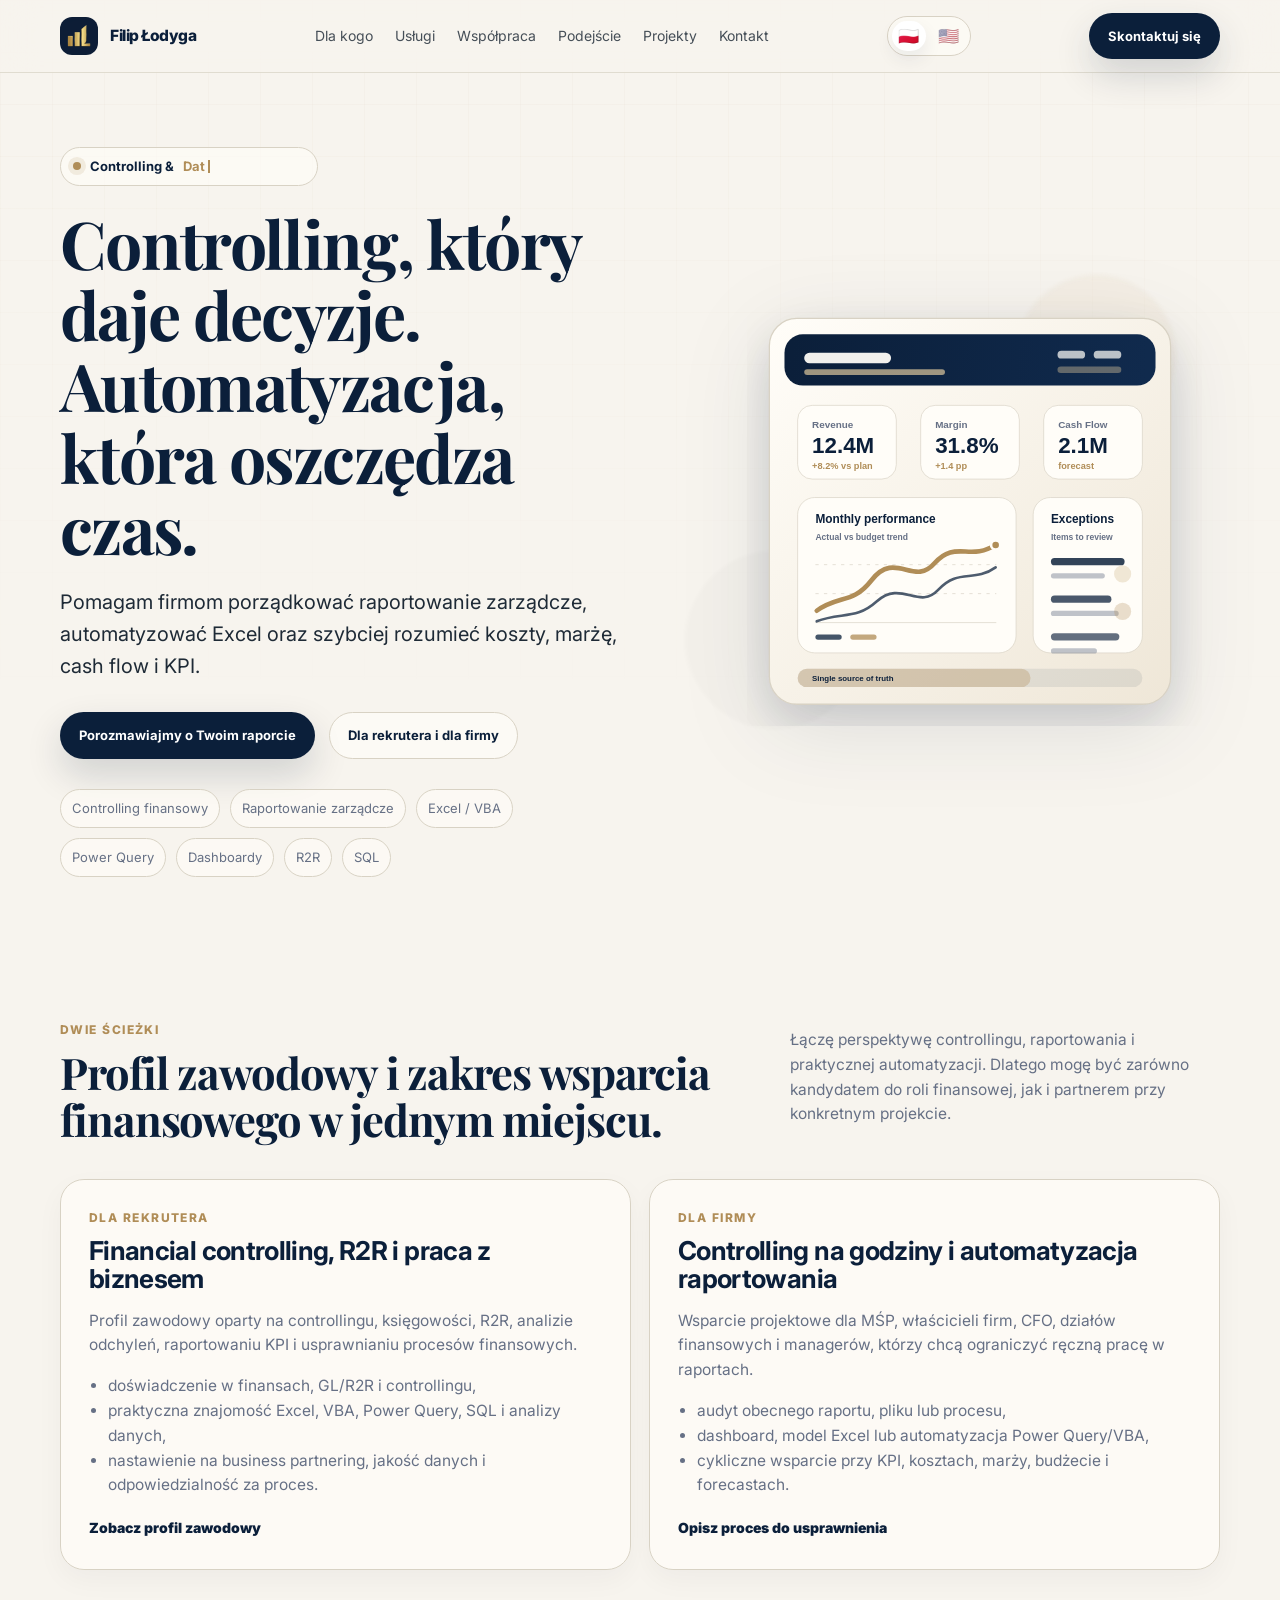
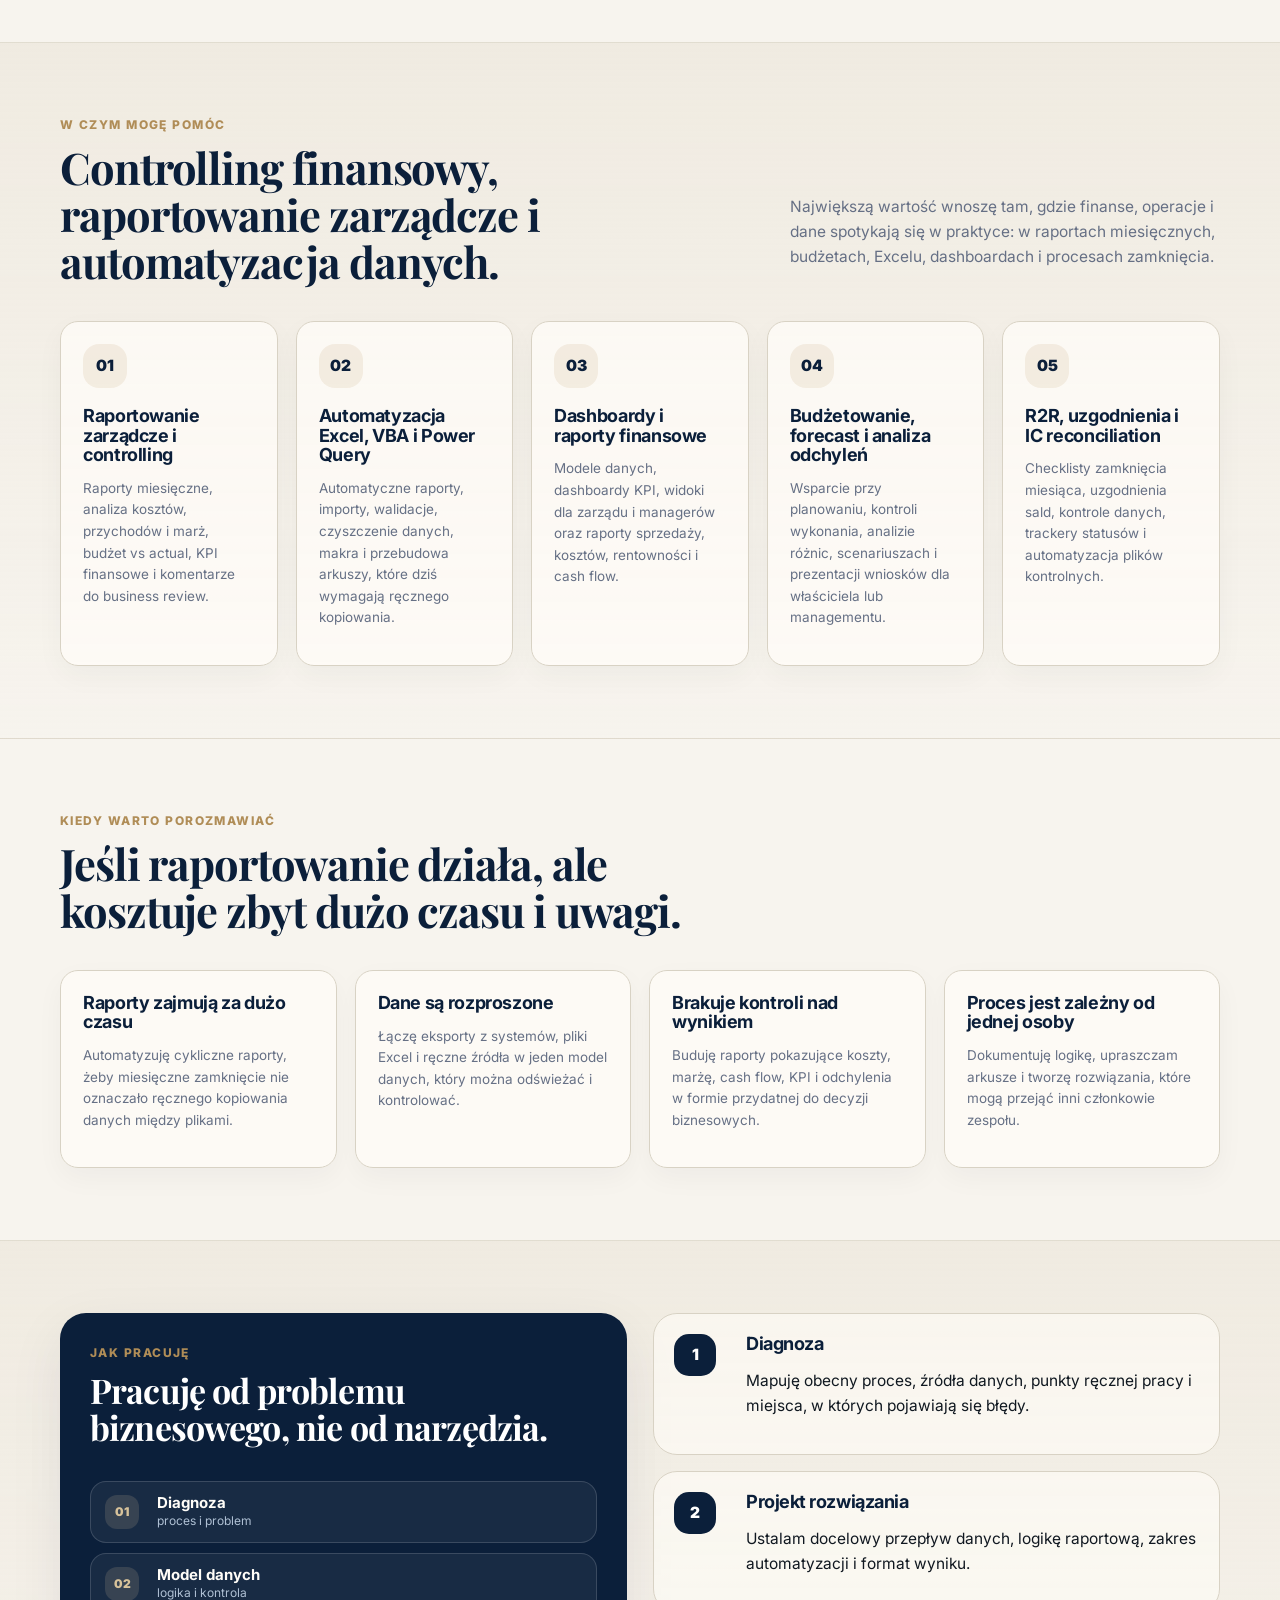
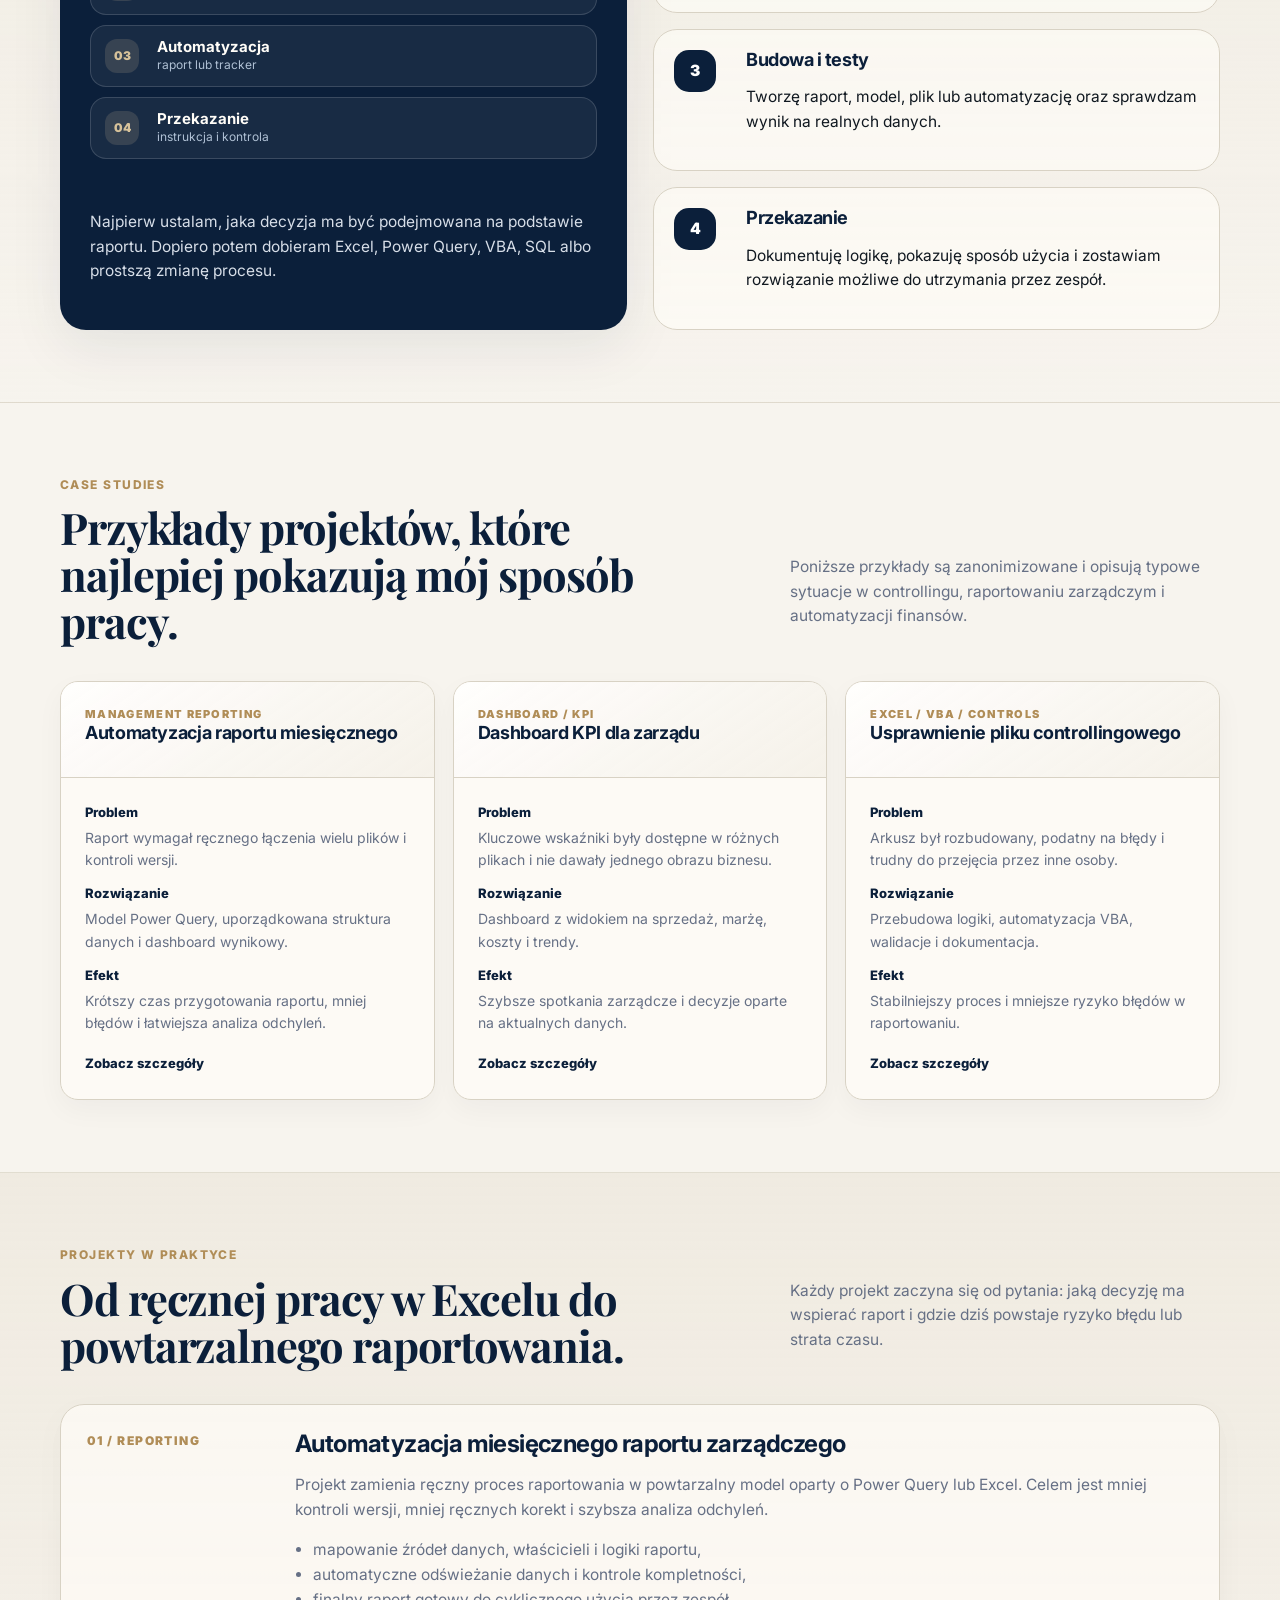
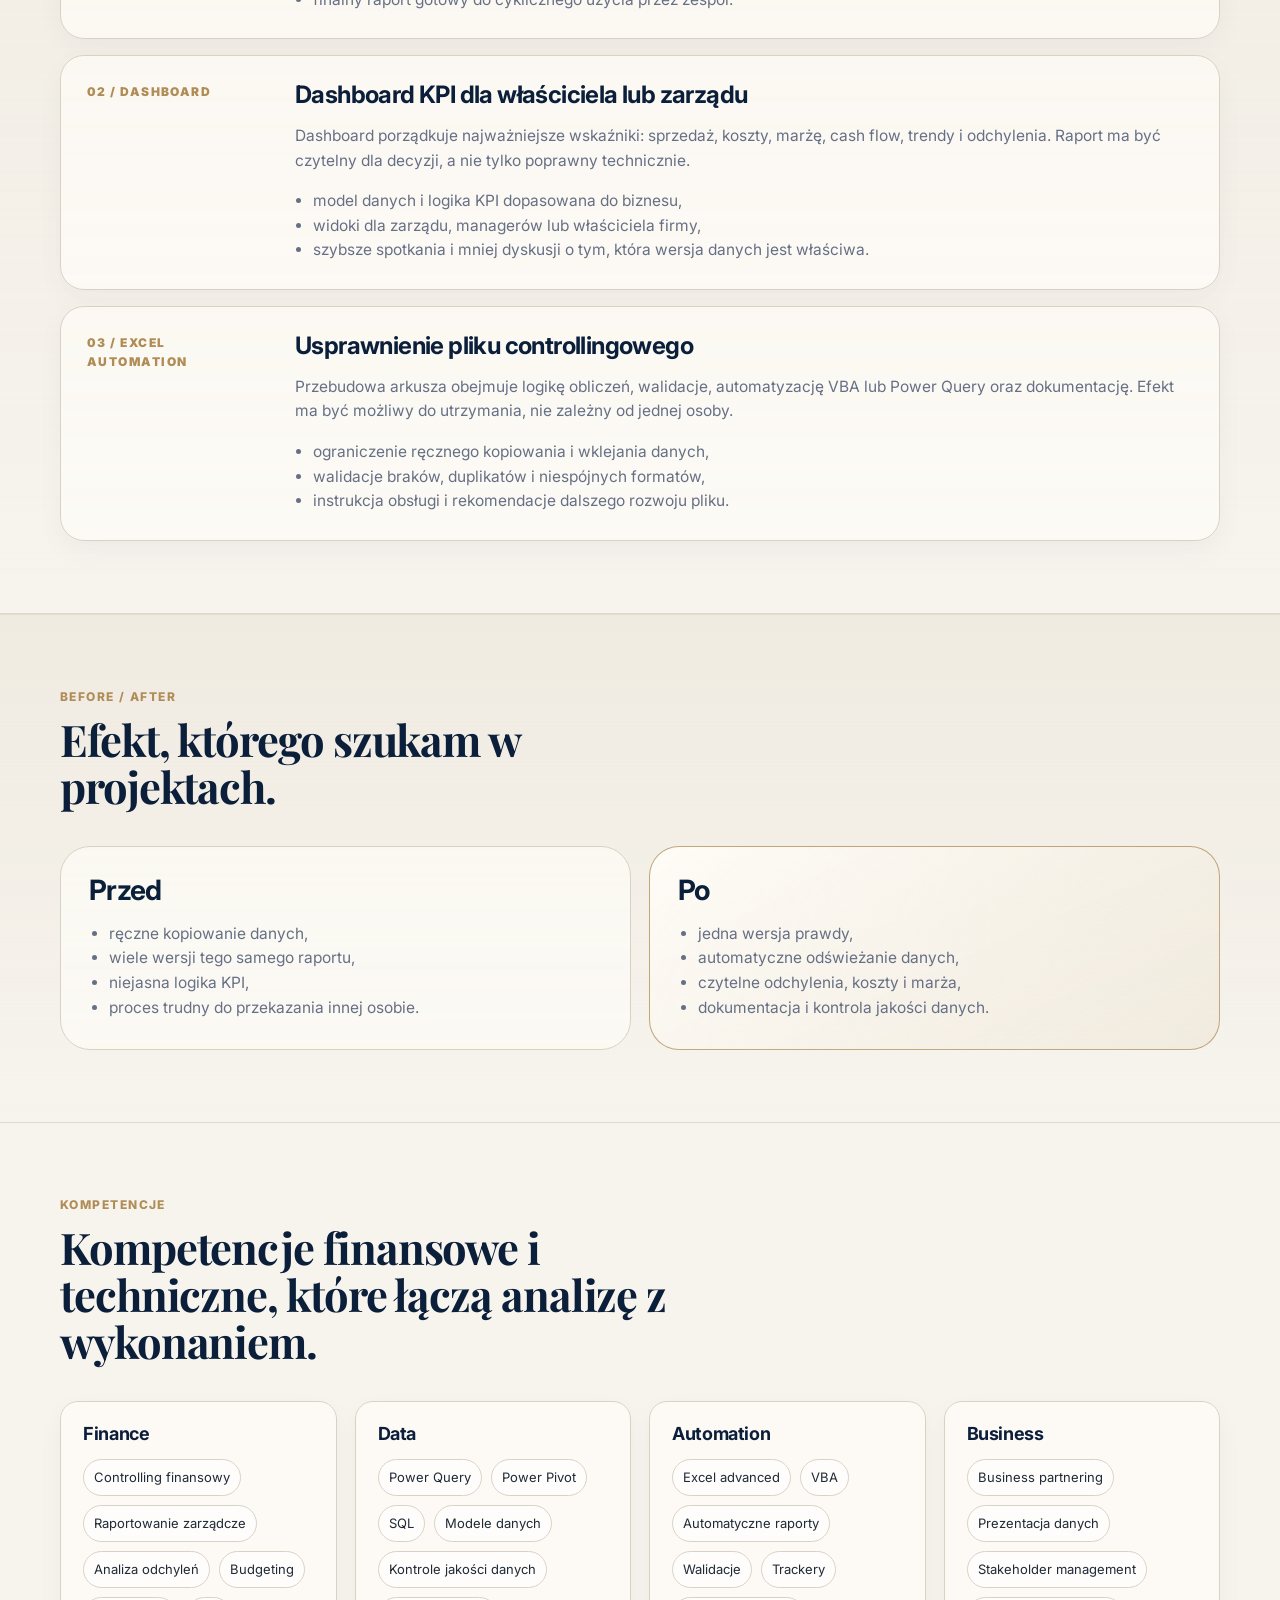
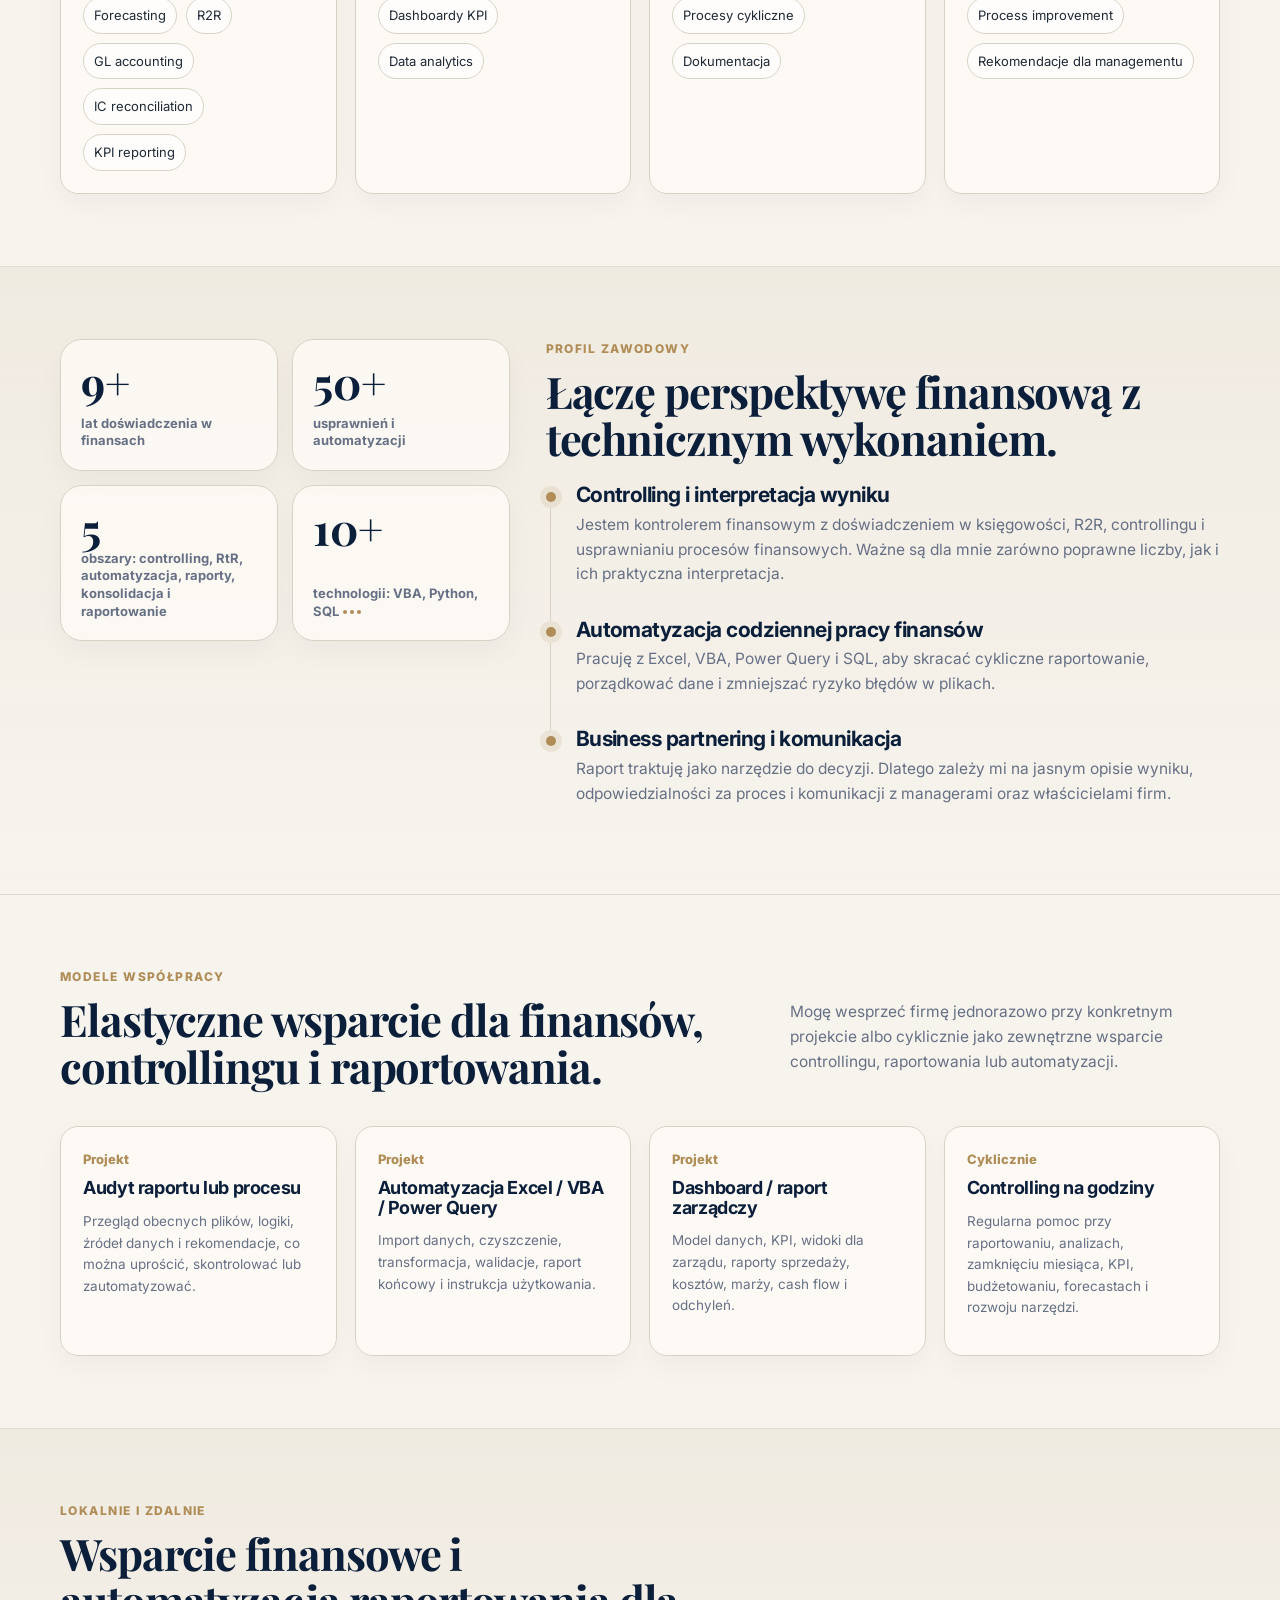
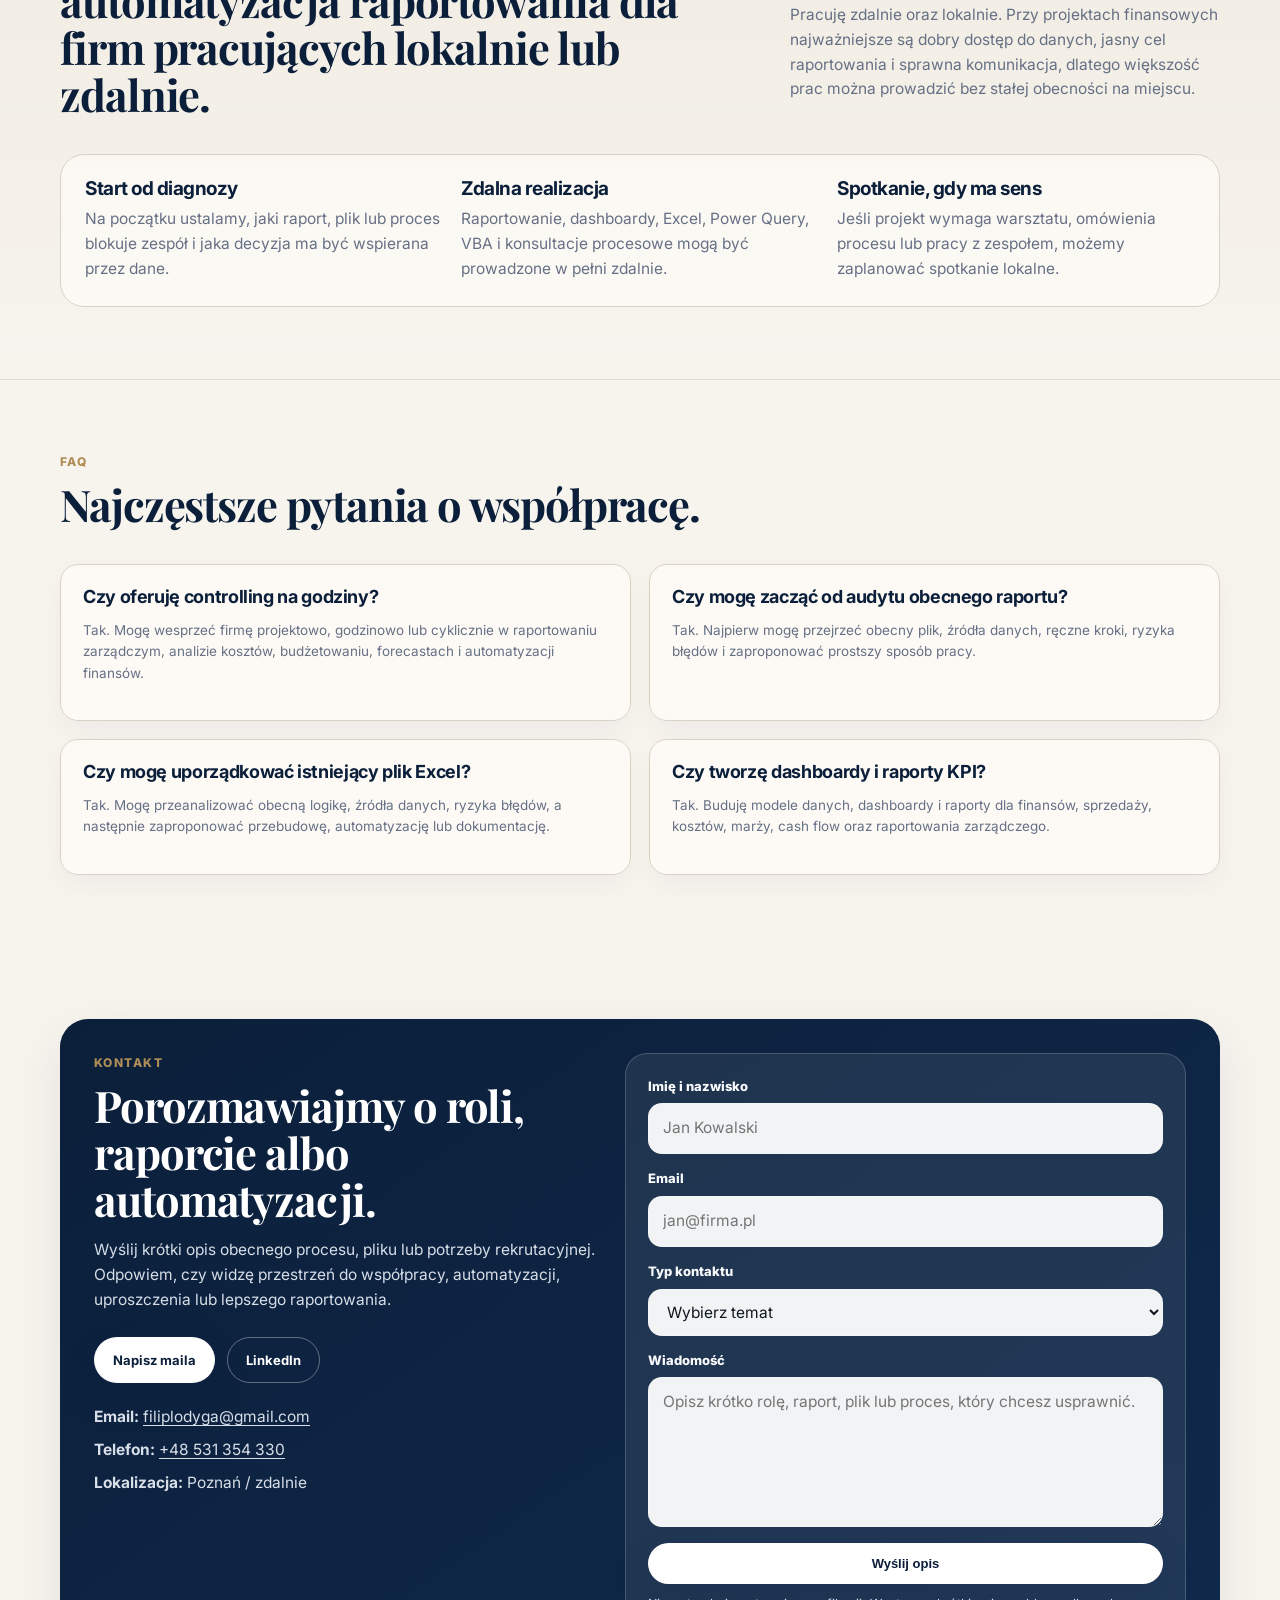
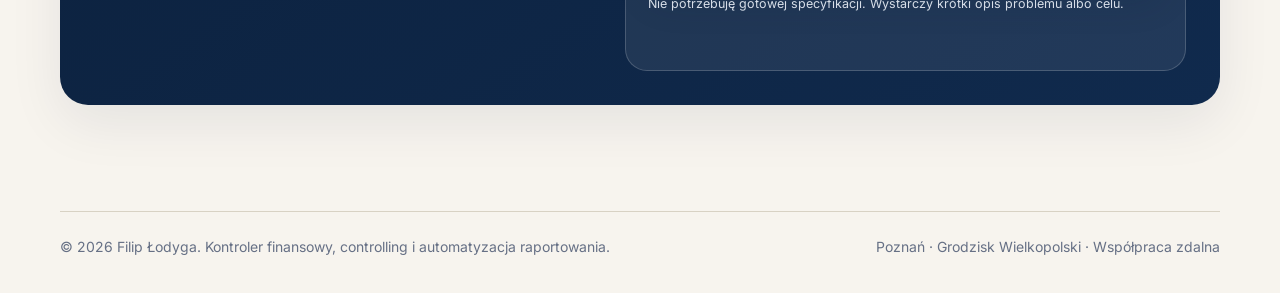
==== commit 7ffd7dc4: "Add files via upload" ====
--- a/index.html
+++ b/index.html
@@ -123,6 +123,10 @@
         <a href="#cases">Projekty</a>
         <a href="#contact">Kontakt</a>
       </nav>
+      <div class="language-switch" aria-label="Wybór języka">
+        <button type="button" class="lang-btn active" data-lang="pl" aria-label="Polska wersja językowa">🇵🇱</button>
+        <button type="button" class="lang-btn" data-lang="en" aria-label="English language version">🇺🇸</button>
+      </div>
       <a class="btn btn-primary nav-cta" href="mailto:filiplodyga@gmail.com">Skontaktuj się</a>
     </div>
   </header>
@@ -451,7 +455,7 @@
         <div class="section-head reveal">
           <div>
             <div class="section-kicker">Lokalnie i zdalnie</div>
-            <h2>Usługi dla firm z Poznania, Grodziska Wielkopolskiego i okolic.</h2>
+            <h2>Wsparcie finansowe i automatyzacja raportowania dla firm pracujących lokalnie lub zdalnie.</h2>
           </div>
           <p class="section-desc">Pracuję zdalnie oraz lokalnie. Przy projektach finansowych najważniejsze są dobry dostęp do danych, jasny cel raportowania i sprawna komunikacja, dlatego większość prac można prowadzić bez stałej obecności na miejscu.</p>
         </div>
@@ -504,7 +508,7 @@
           <address class="contact-info">
             <p><strong>Email:</strong> <a href="mailto:filiplodyga@gmail.com">filiplodyga@gmail.com</a></p>
             <p><strong>Telefon:</strong> <a href="tel:+48531354330">+48 531 354 330</a></p>
-            <p><strong>Lokalizacja:</strong> Grodzisk Wielkopolski / zdalnie</p>
+            <p><strong>Lokalizacja:</strong> Poznań / zdalnie</p>
           </address>
         </div>
         <form id="contact-form" class="contact-form" novalidate>
@@ -545,7 +549,7 @@
   <footer class="footer">
     <div class="container footer-inner">
       <span>© 2026 Filip Łodyga. Kontroler finansowy, controlling i automatyzacja raportowania.</span>
-      <span>Poznań · Grodzisk Wielkopolski · Wielkopolska · Zdalnie</span>
+      <span>Poznań · Grodzisk Wielkopolski · Współpraca zdalna</span>
     </div>
   </footer>
 
--- a/styles.css
+++ b/styles.css
@@ -42,6 +42,9 @@
 .brand-logo{width:38px;height:38px;border-radius:12px;object-fit:contain}
 .nav-links{display:flex;align-items:center;gap:22px;font-size:14px;color:var(--slate)}
 .nav-links a{opacity:.82}.nav-links a:hover{opacity:1;color:var(--gold)}
+.language-switch{display:flex;align-items:center;gap:6px;padding:4px;border:1px solid var(--border);border-radius:999px;background:rgba(255,253,248,.62)}
+.lang-btn{width:34px;height:30px;border:0;border-radius:999px;background:transparent;display:grid;place-items:center;font-size:17px;cursor:pointer;transition:.2s ease;opacity:.62}
+.lang-btn:hover,.lang-btn.active{background:#fff;opacity:1;box-shadow:0 8px 18px rgba(11,31,58,.08)}
 .menu-toggle{display:none;border:1px solid var(--border);border-radius:999px;background:rgba(255,253,248,.7);padding:10px 14px;color:var(--navy);font-weight:800}
 .btn{display:inline-flex;align-items:center;justify-content:center;gap:10px;border-radius:999px;padding:12px 18px;font-weight:700;font-size:13px;border:1px solid transparent;transition:.25s ease;cursor:pointer}
 .btn-primary{background:var(--navy);color:#fff;box-shadow:0 16px 36px rgba(11,31,58,.16)}
@@ -190,6 +193,7 @@
   .nav-links{position:absolute;left:20px;right:20px;top:72px;display:none;flex-direction:column;align-items:stretch;background:var(--white);border:1px solid var(--border);border-radius:22px;padding:16px;box-shadow:var(--shadow)}
   .nav-links.open{display:flex}
   .nav-cta{display:none}
+  .language-switch{margin-left:auto}
 }
 @media(max-width:620px){
   .container{width:min(100% - 28px,1160px)}
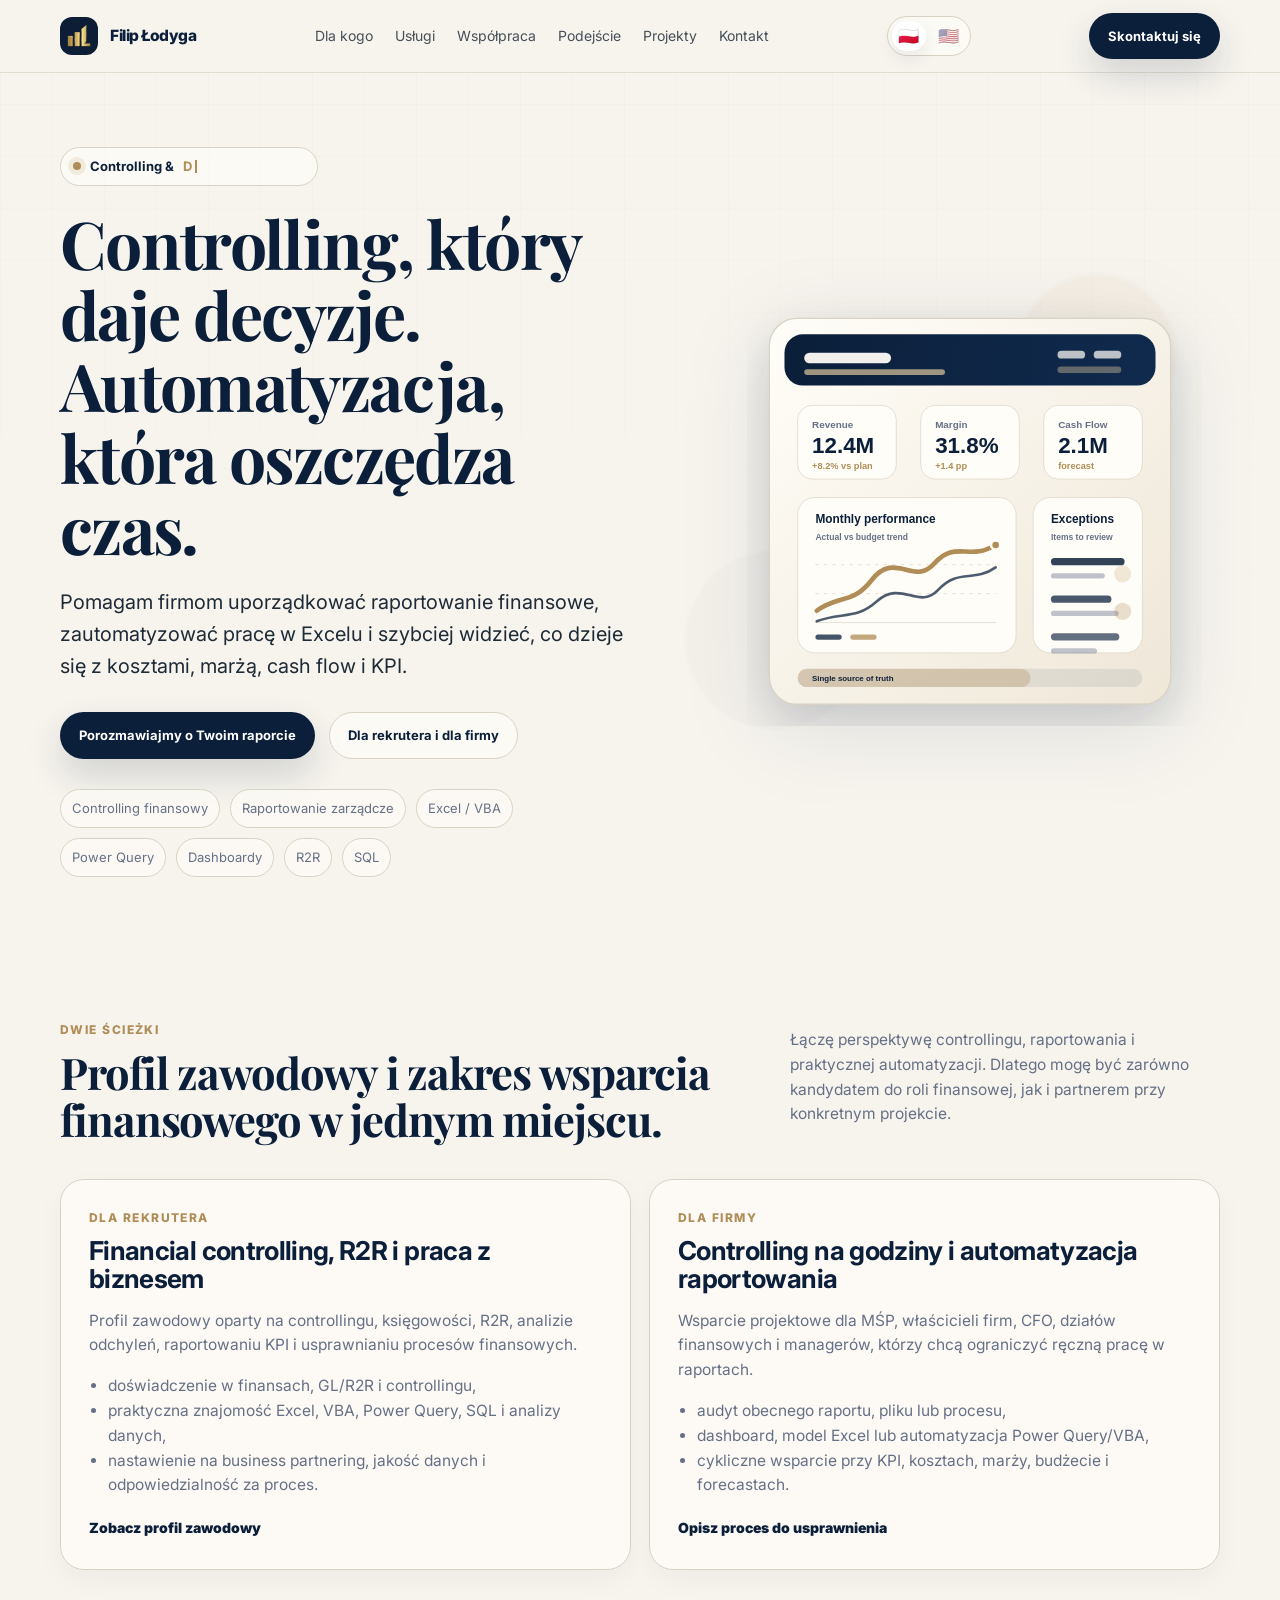
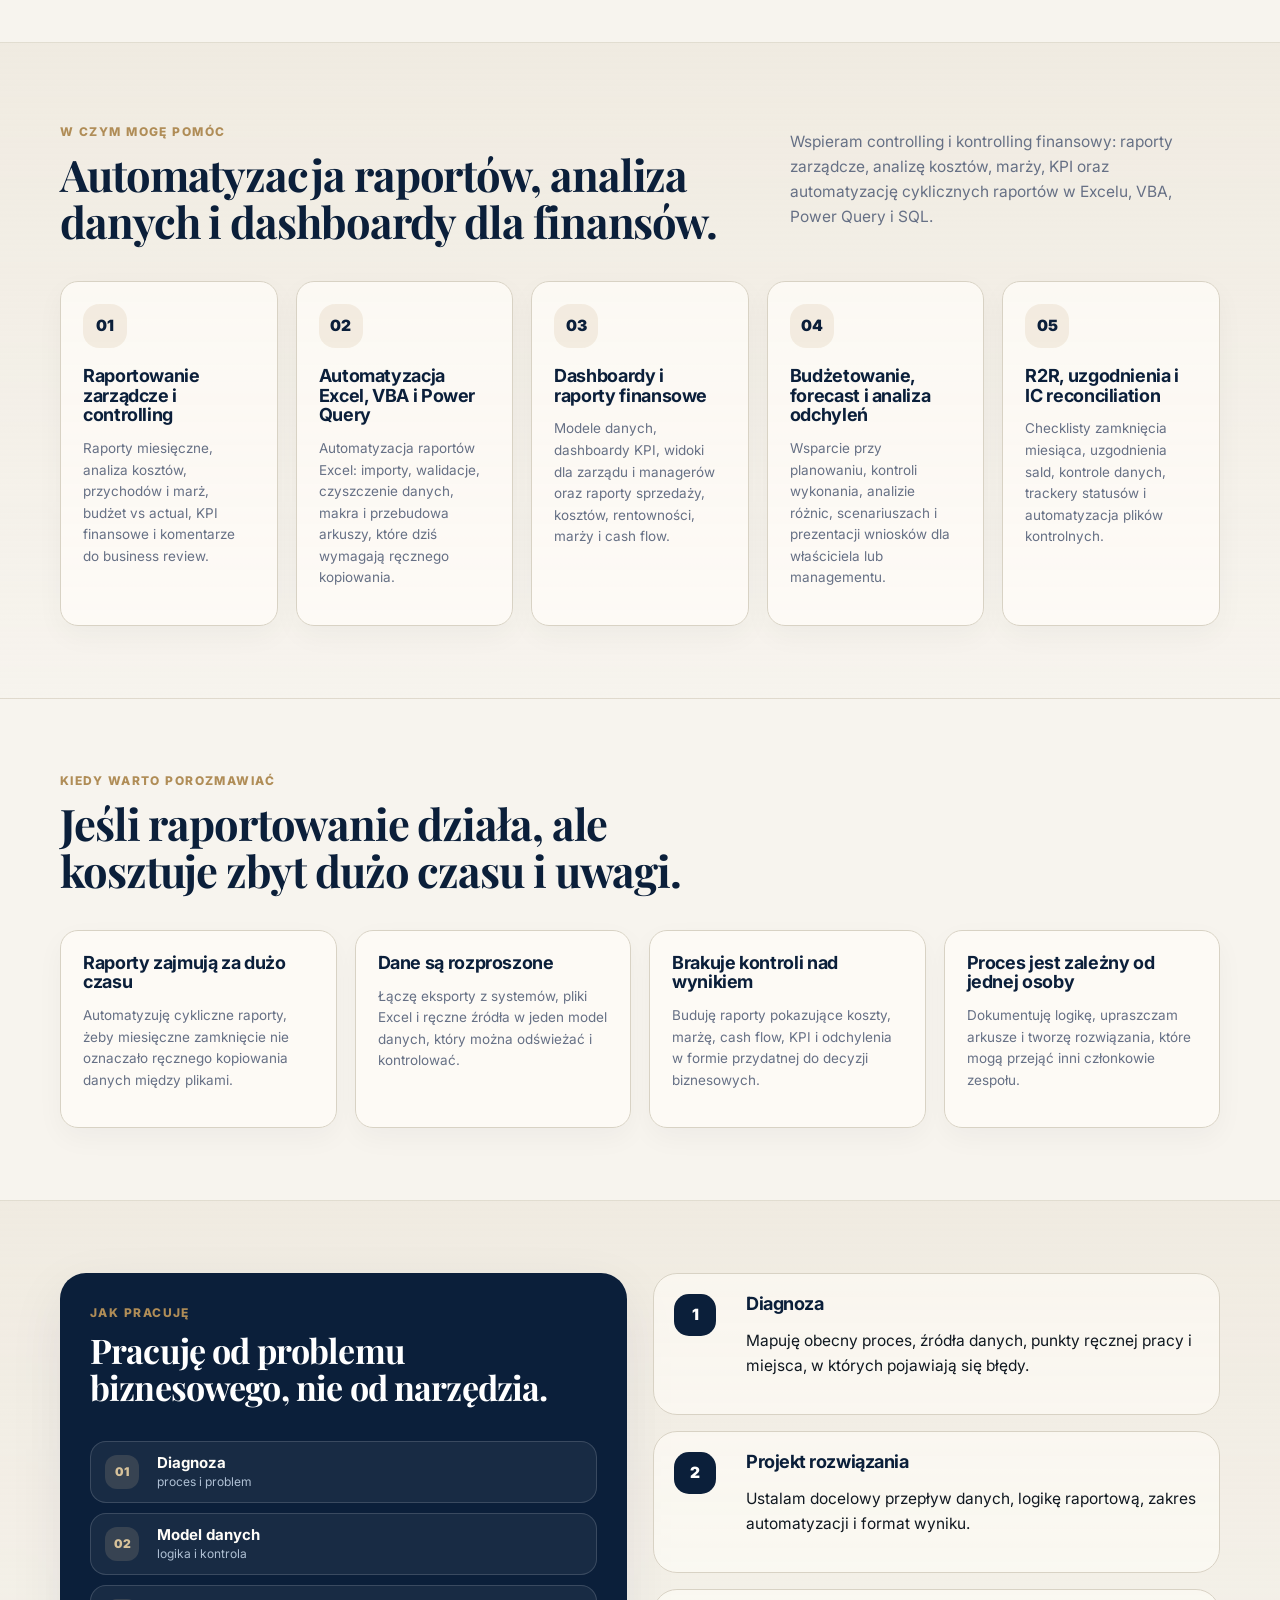
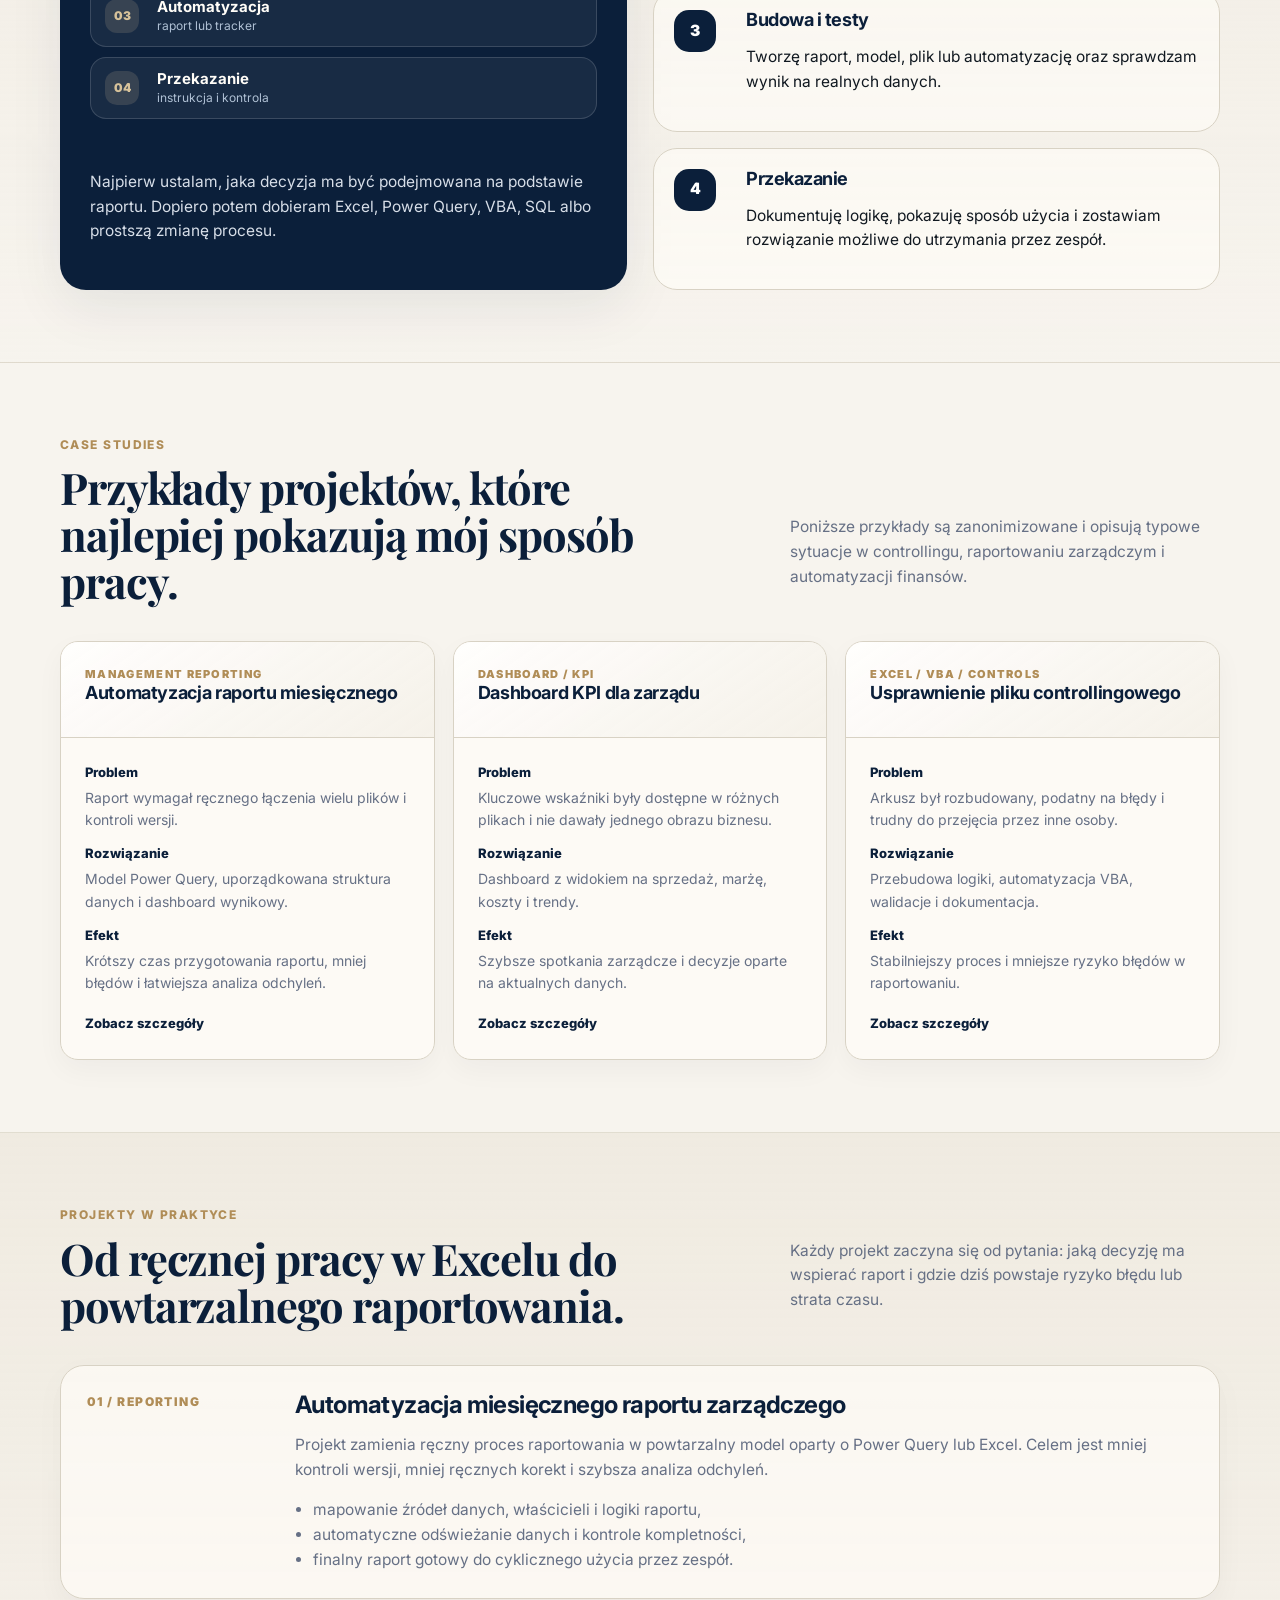
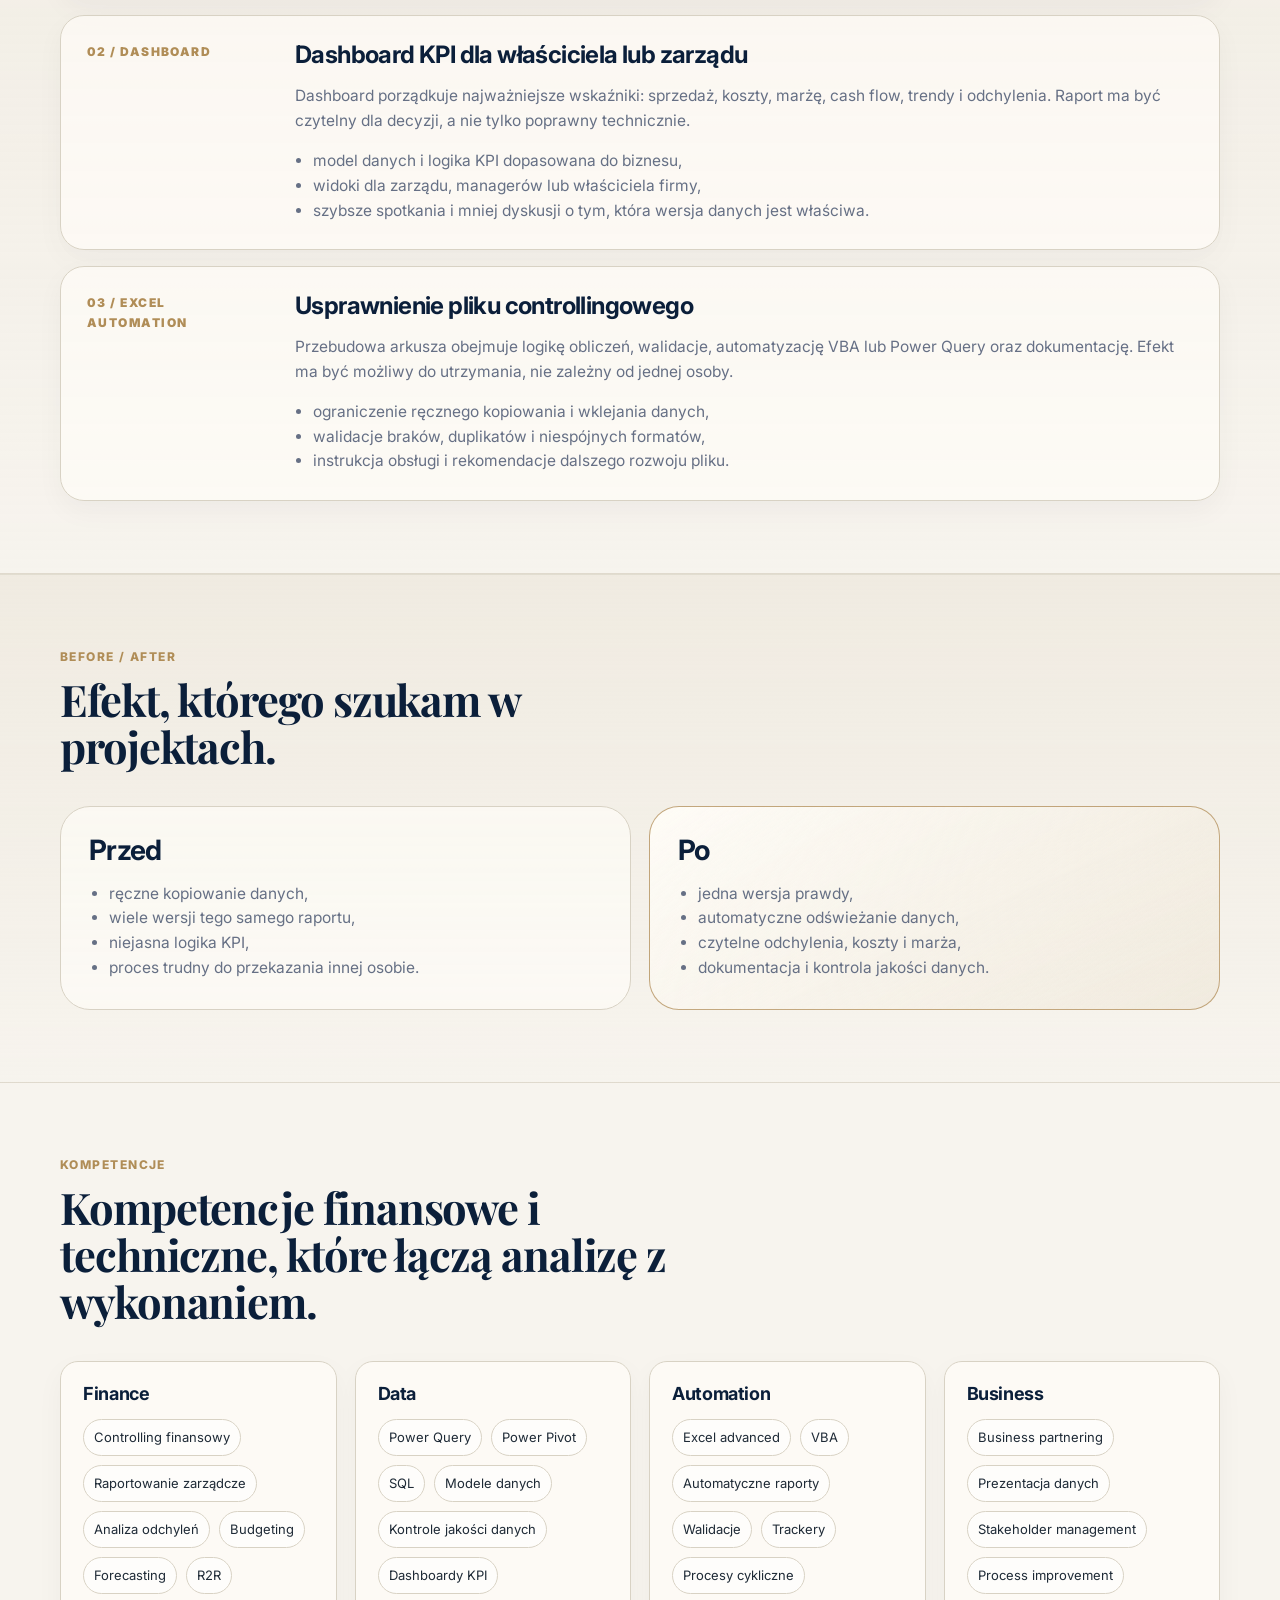
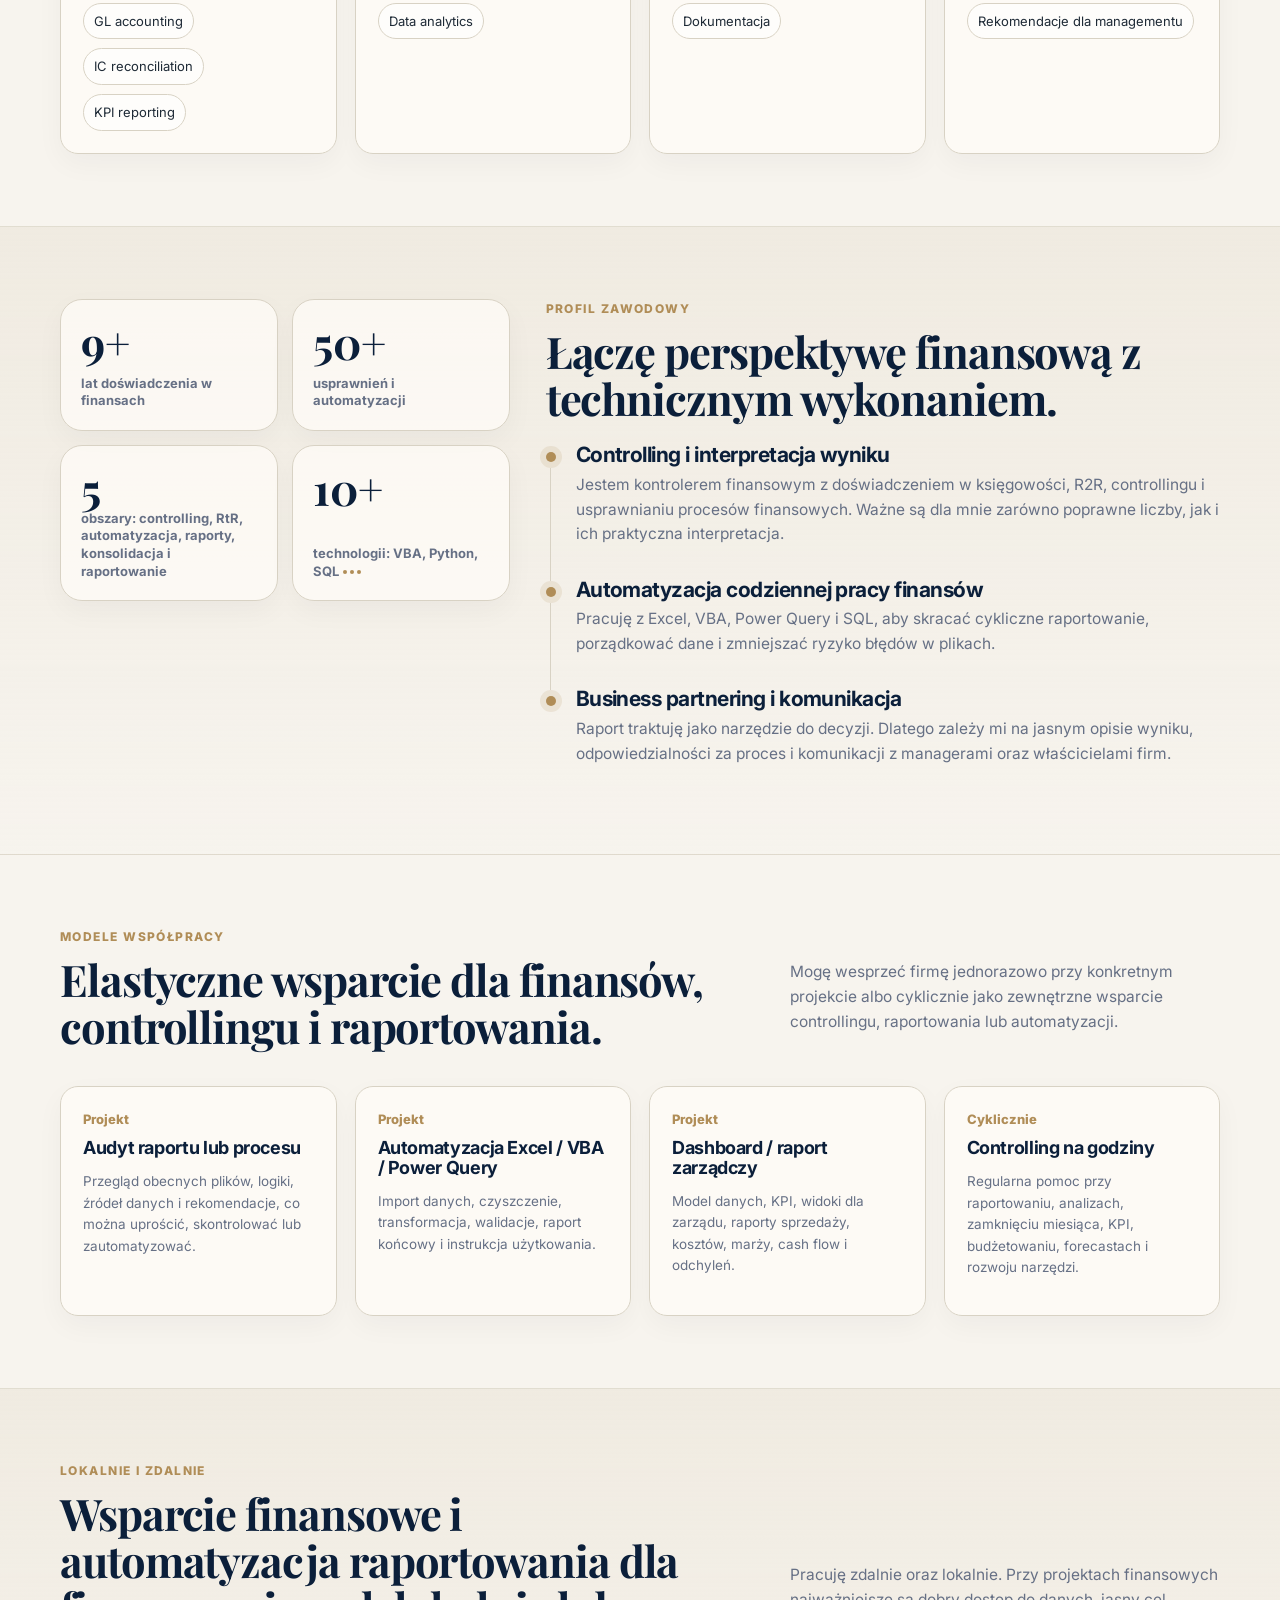
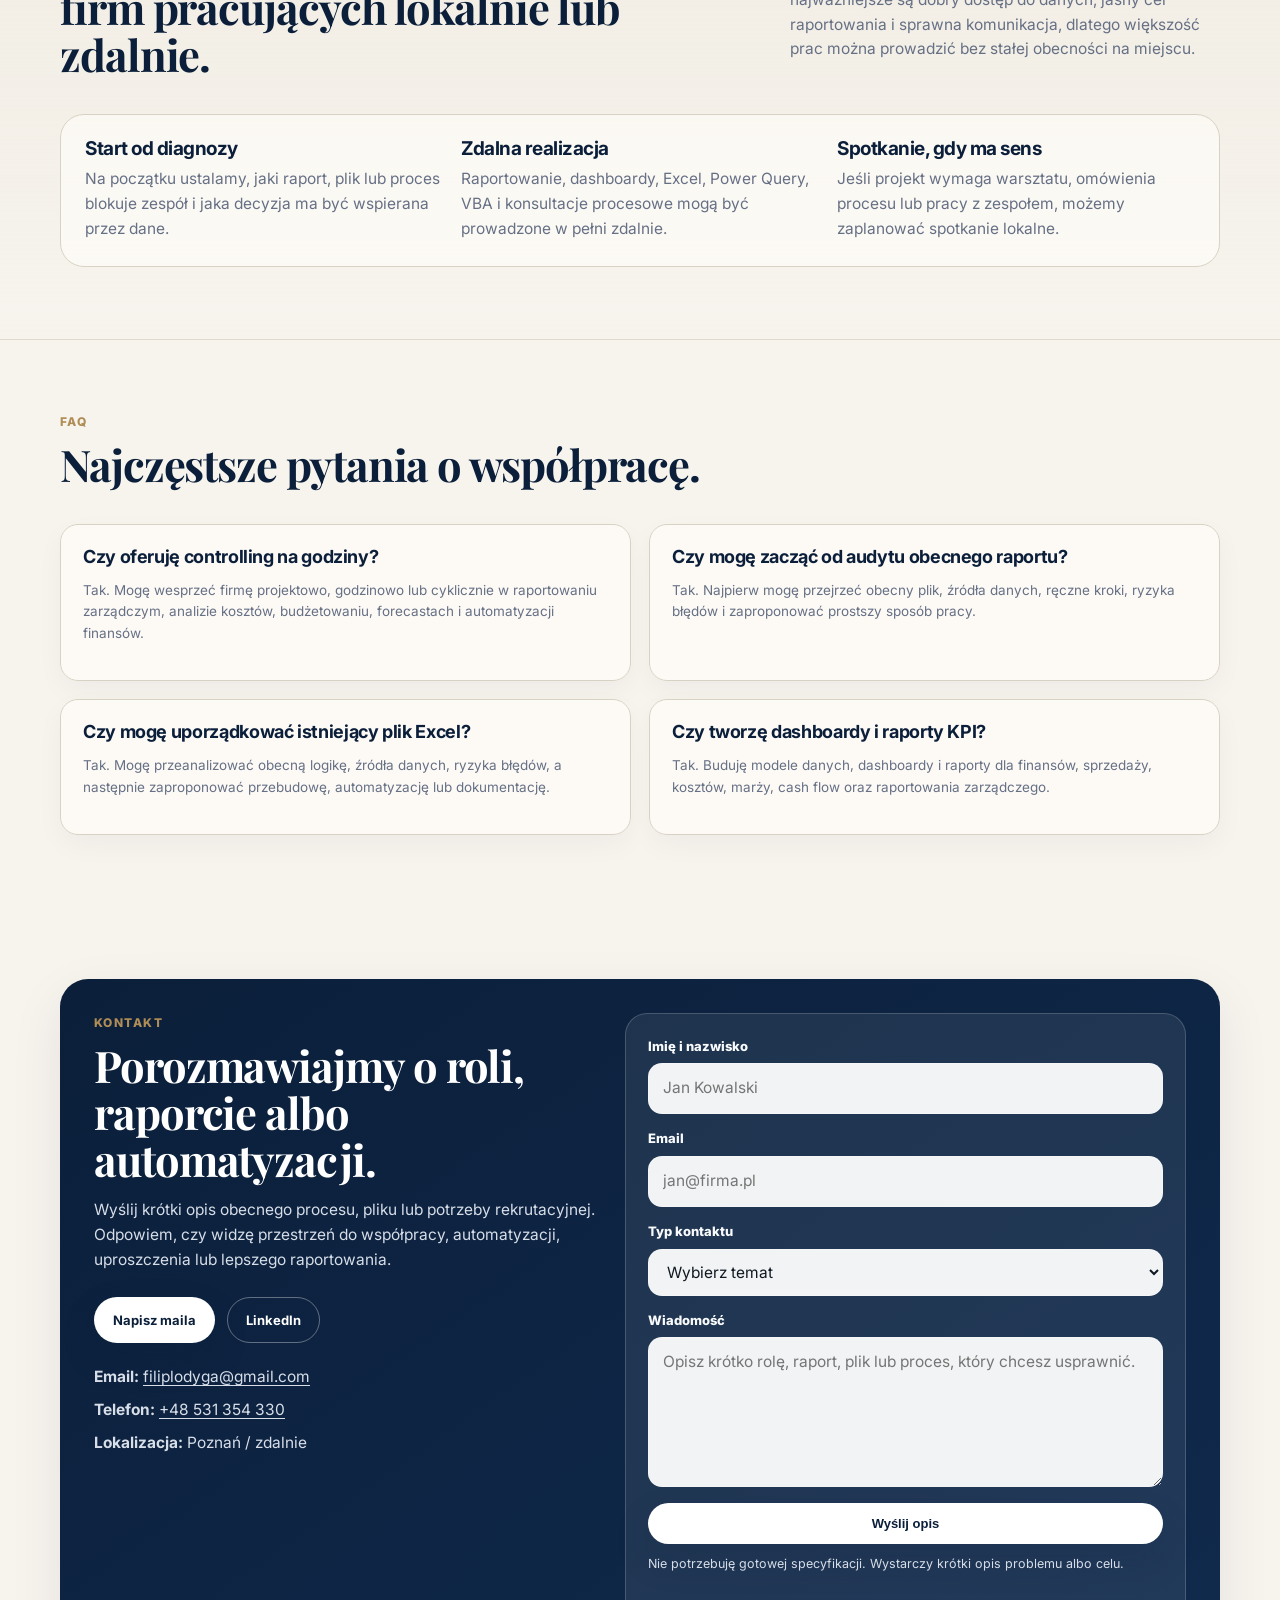
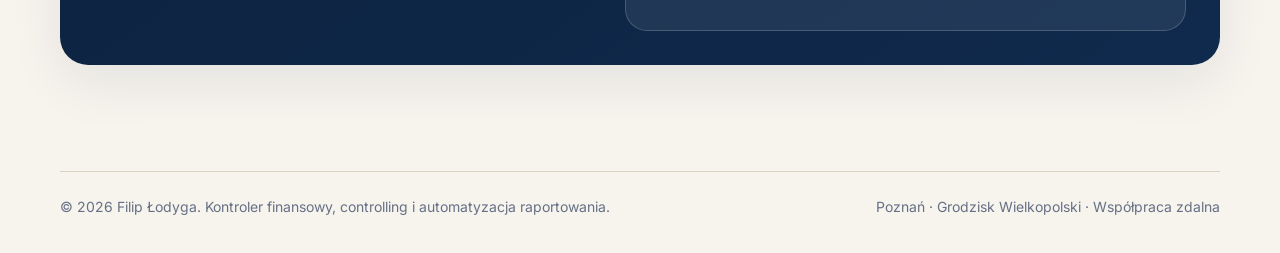
==== commit 9d1ca529: "Add files via upload" ====
--- a/index.html
+++ b/index.html
@@ -3,15 +3,22 @@
 <head>
   <meta charset="UTF-8" />
   <meta name="viewport" content="width=device-width, initial-scale=1.0" />
-  <title>Kontroler finansowy Poznań | Controlling, Excel, dashboardy - Filip Łodyga</title>
-  <meta name="description" content="Kontroler finansowy i specjalista controllingu. Pomagam firmom z Poznania, Grodziska Wielkopolskiego i Wielkopolski w raportowaniu zarządczym, automatyzacji Excel, analizie kosztów i usprawnianiu procesów finansowych." />
-  <meta name="keywords" content="kontroler finansowy Poznań, controlling Poznań, controlling na godziny, raportowanie zarządcze, automatyzacja Excel, dashboardy Excel, Excel VBA Poznań, Power Query, Grodzisk Wielkopolski, Wielkopolska" />
+  <title>Kontroler finansowy Poznań | Controlling, Excel, raporty</title>
+  <meta name="description" content="Kontroler finansowy z Wielkopolski. Controlling, kontrolling, Excel, VBA, SQL, dashboardy, automatyzacja raportów i raporty zarządcze dla firm." />
+  <meta name="keywords" content="kontroler finansowy Poznań, controlling Poznań, kontrolling, controlling na godziny, raportowanie zarządcze, automatyzacja raportów Excel, dashboardy Excel, Excel VBA, SQL, analiza danych, Power Query, Grodzisk Wielkopolski, Wielkopolska" />
   <link rel="canonical" href="https://flodyga.pl/" />
-  <meta property="og:title" content="Filip Łodyga | Kontroler finansowy, controlling i automatyzacja raportowania" />
-  <meta property="og:description" content="Raportowanie zarządcze, controlling na godziny, Excel, dashboardy i automatyzacja finansów dla firm z Poznania, Grodziska Wielkopolskiego i Wielkopolski." />
+  <link rel="alternate" hreflang="pl" href="https://flodyga.pl/" />
+  <link rel="alternate" hreflang="x-default" href="https://flodyga.pl/" />
+  <meta property="og:title" content="Filip Łodyga | Controlling, Excel i automatyzacja raportów" />
+  <meta property="og:description" content="Kontroler finansowy: raporty zarządcze, dashboardy, Excel, VBA, SQL, analiza danych i automatyzacja raportów dla firm." />
   <meta property="og:type" content="website" />
   <meta property="og:url" content="https://flodyga.pl/" />
-  <meta property="og:image" content="assets/og-image.svg" />
+  <meta property="og:image" content="https://flodyga.pl/assets/og-image.svg" />
+  <meta property="og:locale" content="pl_PL" />
+  <meta name="twitter:card" content="summary_large_image" />
+  <meta name="twitter:title" content="Filip Łodyga | Controlling, Excel i automatyzacja raportów" />
+  <meta name="twitter:description" content="Kontroler finansowy: raporty zarządcze, dashboardy, Excel, VBA, SQL i automatyzacja raportów." />
+  <meta name="twitter:image" content="https://flodyga.pl/assets/og-image.svg" />
   <link rel="icon" href="assets/favicon.ico" type="image/x-icon" />
   <link rel="shortcut icon" href="assets/favicon.ico" type="image/x-icon" />
   <link rel="apple-touch-icon" href="assets/favicon.ico" />
@@ -28,6 +35,8 @@
     "image": "https://flodyga.pl/assets/og-image.svg",
     "email": "filiplodyga@gmail.com",
     "telephone": "+48531354330",
+    "priceRange": "$$",
+    "availableLanguage": ["pl", "en"],
     "address": {
       "@type": "PostalAddress",
       "addressLocality": "Grodzisk Wielkopolski",
@@ -58,16 +67,67 @@
     ],
     "serviceType": [
       "Controlling finansowy",
+      "Kontrolling finansowy",
       "Raportowanie zarządcze",
+      "Automatyzacja raportów Excel",
       "Automatyzacja Excel",
       "Power Query",
+      "SQL i analiza danych",
+      "Dashboardy KPI",
       "Analiza kosztów i marży",
       "R2R i IC reconciliation"
     ],
+    "knowsAbout": [
+      "controlling",
+      "kontrolling",
+      "Excel",
+      "VBA",
+      "SQL",
+      "automatyzacja raportów",
+      "dashboardy KPI",
+      "raportowanie zarządcze",
+      "analiza danych",
+      "budżetowanie i forecast"
+    ],
+    "hasOfferCatalog": {
+      "@type": "OfferCatalog",
+      "name": "Usługi controllingu i automatyzacji raportów",
+      "itemListElement": [
+        {
+          "@type": "Offer",
+          "itemOffered": {
+            "@type": "Service",
+            "name": "Audyt raportu Excel lub procesu raportowania"
+          }
+        },
+        {
+          "@type": "Offer",
+          "itemOffered": {
+            "@type": "Service",
+            "name": "Automatyzacja raportów Excel, VBA i Power Query"
+          }
+        },
+        {
+          "@type": "Offer",
+          "itemOffered": {
+            "@type": "Service",
+            "name": "Dashboardy KPI i raporty zarządcze"
+          }
+        },
+        {
+          "@type": "Offer",
+          "itemOffered": {
+            "@type": "Service",
+            "name": "Controlling na godziny"
+          }
+        }
+      ]
+    },
     "founder": {
       "@type": "Person",
       "name": "Filip Łodyga",
-      "jobTitle": "Kontroler finansowy"
+      "jobTitle": "Kontroler finansowy",
+      "knowsAbout": ["controlling", "kontrolling", "Excel", "VBA", "SQL", "raportowanie zarządcze", "automatyzacja raportów"]
     },
     "sameAs": [
       "https://www.linkedin.com/in/filip-lodyga/"
@@ -137,7 +197,7 @@
         <div class="reveal">
           <div class="eyebrow typing-line">Controlling & <span id="typed-word" aria-live="polite">Excel VBA</span></div>
           <h1>Controlling, który daje decyzje. Automatyzacja, która oszczędza czas.</h1>
-          <p class="lead">Pomagam firmom porządkować raportowanie zarządcze, automatyzować Excel oraz szybciej rozumieć koszty, marżę, cash flow i KPI.</p>
+          <p class="lead">Pomagam firmom uporządkować raportowanie finansowe, zautomatyzować pracę w Excelu i szybciej widzieć, co dzieje się z kosztami, marżą, cash flow i KPI.</p>
           <div class="hero-actions">
             <a class="btn btn-primary" href="#contact">Porozmawiajmy o Twoim raporcie</a>
             <a class="btn btn-secondary" href="#audience">Dla rekrutera i dla firmy</a>
@@ -156,7 +216,7 @@
         <div class="hero-visual reveal">
           <div class="orb one"></div>
           <div class="orb two"></div>
-          <img src="assets/hero-dashboard.svg" alt="Mockup dashboardu finansowego" class="hero-image" />
+          <img src="assets/hero-dashboard.svg" alt="Dashboard finansowy KPI do raportowania zarządczego i analizy danych" class="hero-image" />
         </div>
       </div>
     </section>
@@ -204,9 +264,9 @@
         <div class="section-head reveal">
           <div>
             <div class="section-kicker">W czym mogę pomóc</div>
-            <h2>Controlling finansowy, raportowanie zarządcze i automatyzacja danych.</h2>
-          </div>
-          <p class="section-desc">Największą wartość wnoszę tam, gdzie finanse, operacje i dane spotykają się w praktyce: w raportach miesięcznych, budżetach, Excelu, dashboardach i procesach zamknięcia.</p>
+            <h2>Automatyzacja raportów, analiza danych i dashboardy dla finansów.</h2>
+          </div>
+          <p class="section-desc">Wspieram controlling i kontrolling finansowy: raporty zarządcze, analizę kosztów, marży, KPI oraz automatyzację cyklicznych raportów w Excelu, VBA, Power Query i SQL.</p>
         </div>
 
         <div class="cards">
@@ -218,12 +278,12 @@
           <article class="card reveal">
             <div class="icon">02</div>
             <h3>Automatyzacja Excel, VBA i Power Query</h3>
-            <p>Automatyczne raporty, importy, walidacje, czyszczenie danych, makra i przebudowa arkuszy, które dziś wymagają ręcznego kopiowania.</p>
+            <p>Automatyzacja raportów Excel: importy, walidacje, czyszczenie danych, makra i przebudowa arkuszy, które dziś wymagają ręcznego kopiowania.</p>
           </article>
           <article class="card reveal">
             <div class="icon">03</div>
             <h3>Dashboardy i raporty finansowe</h3>
-            <p>Modele danych, dashboardy KPI, widoki dla zarządu i managerów oraz raporty sprzedaży, kosztów, rentowności i cash flow.</p>
+            <p>Modele danych, dashboardy KPI, widoki dla zarządu i managerów oraz raporty sprzedaży, kosztów, rentowności, marży i cash flow.</p>
           </article>
           <article class="card reveal">
             <div class="icon">04</div>
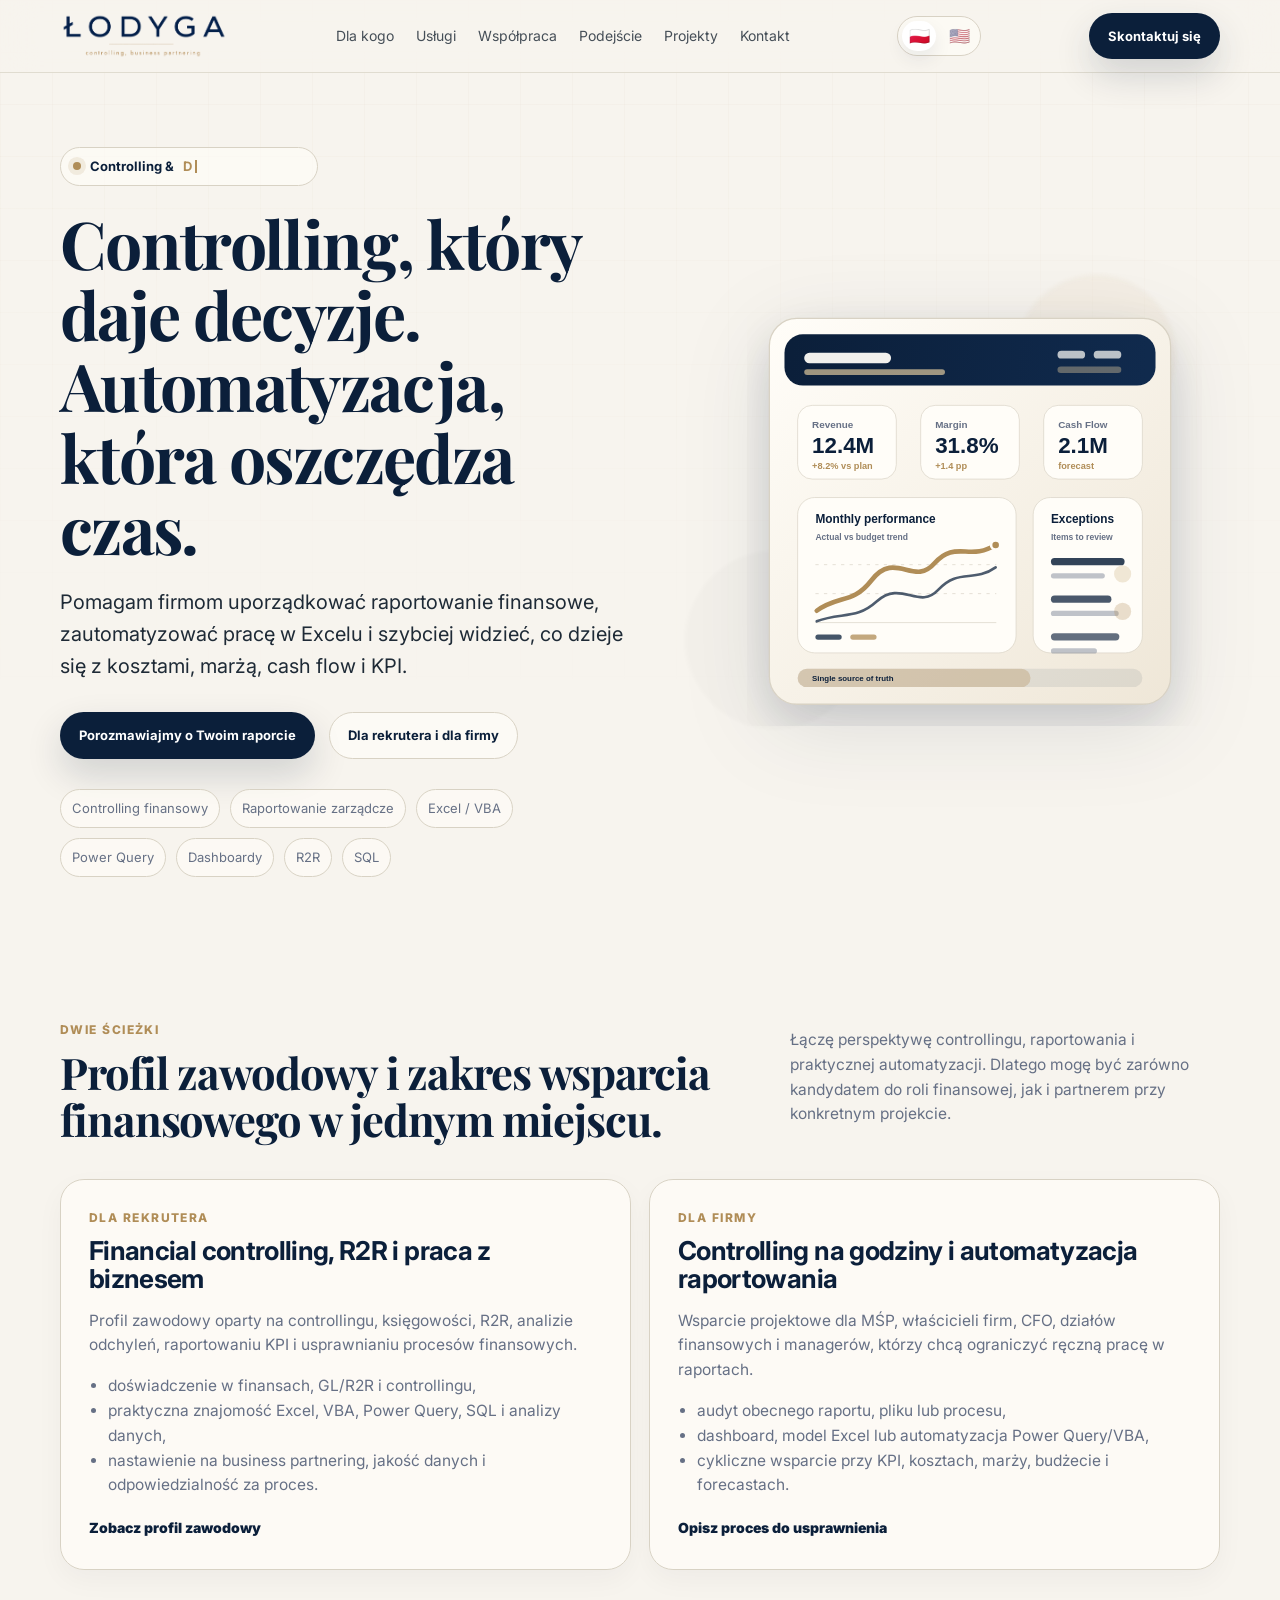
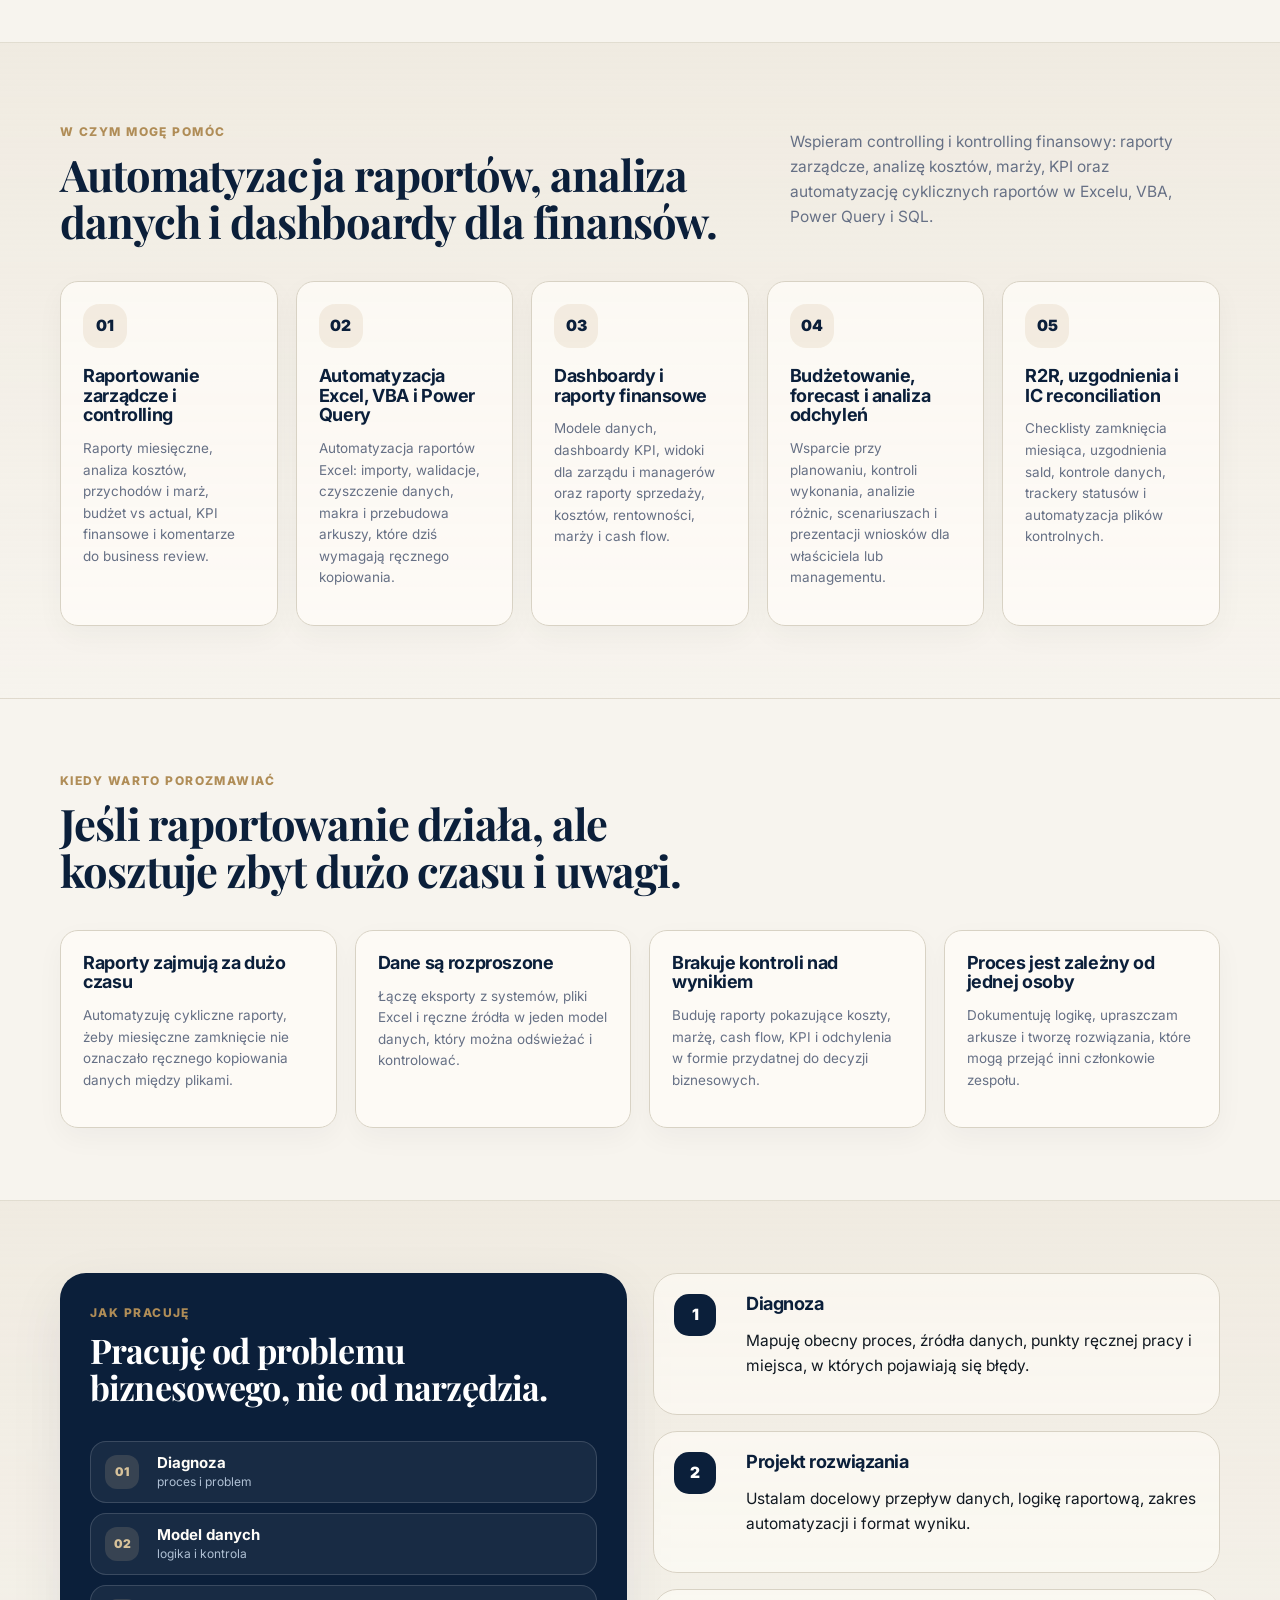
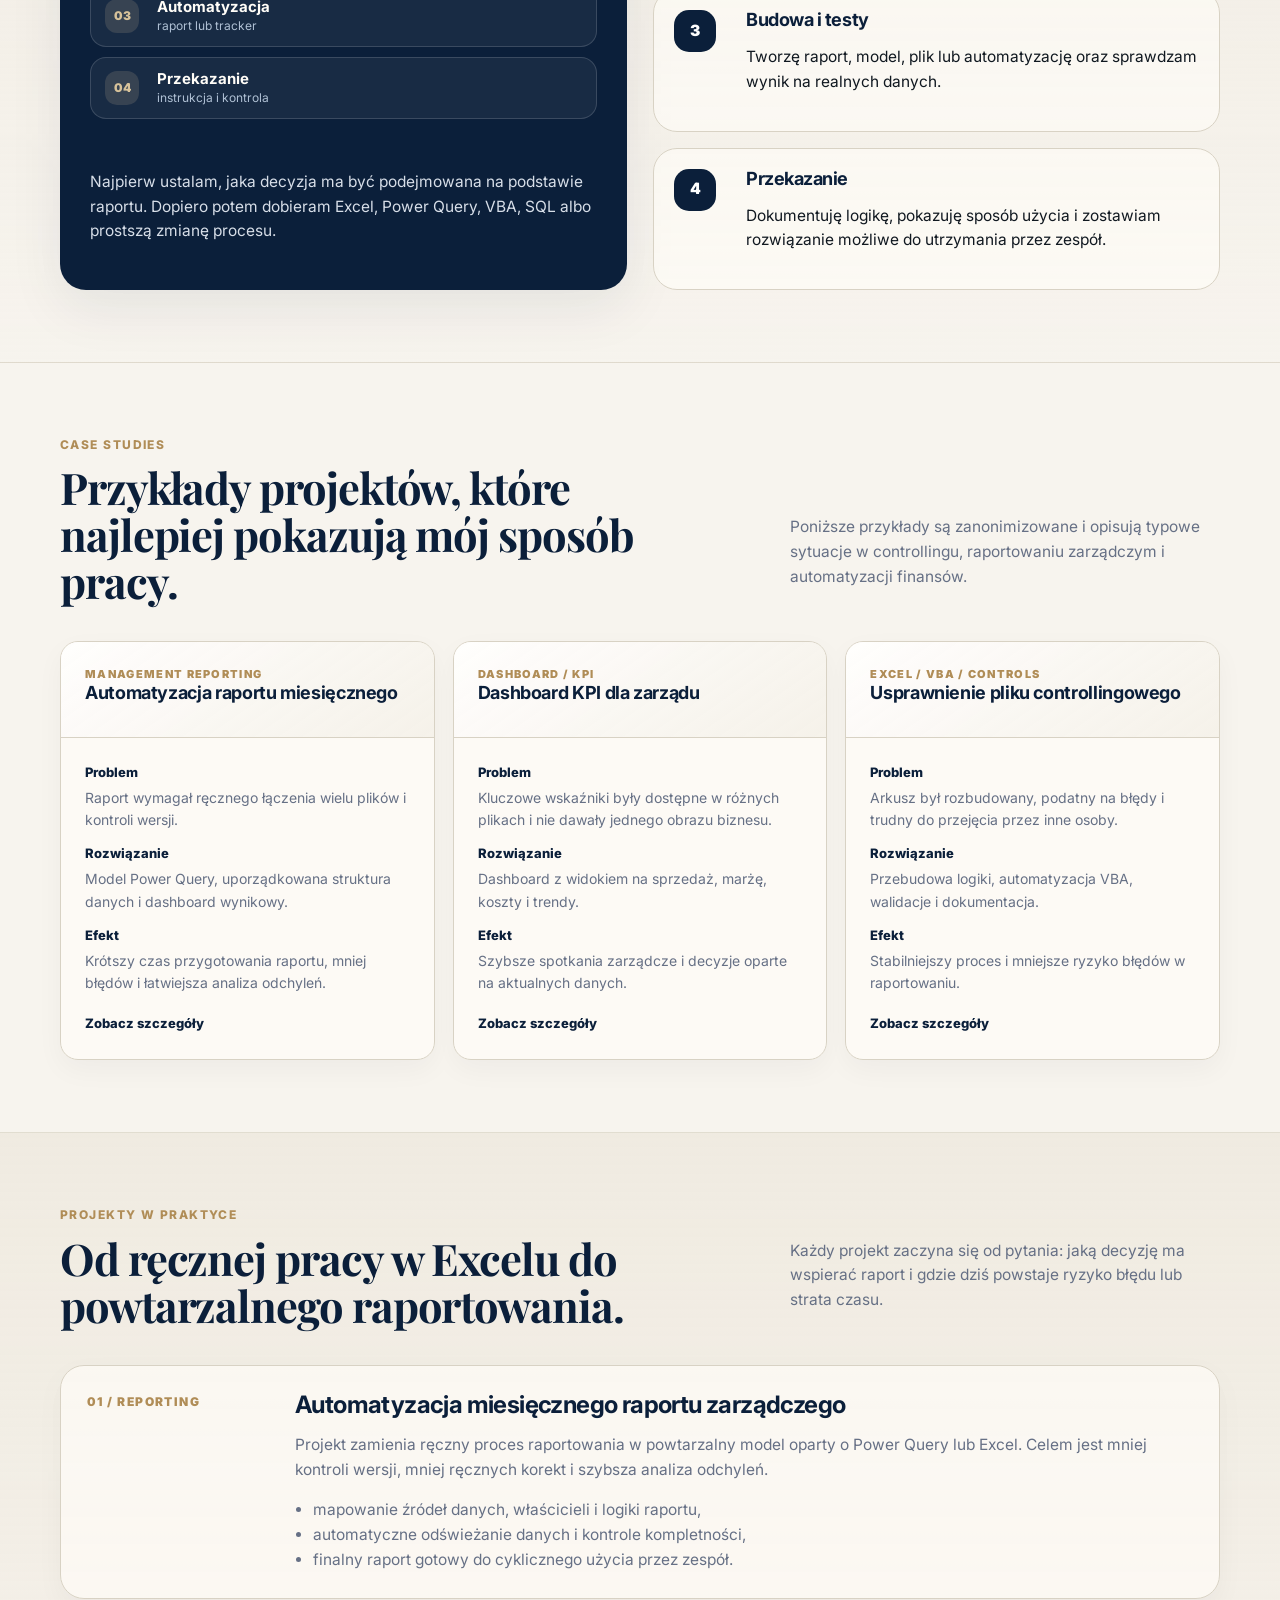
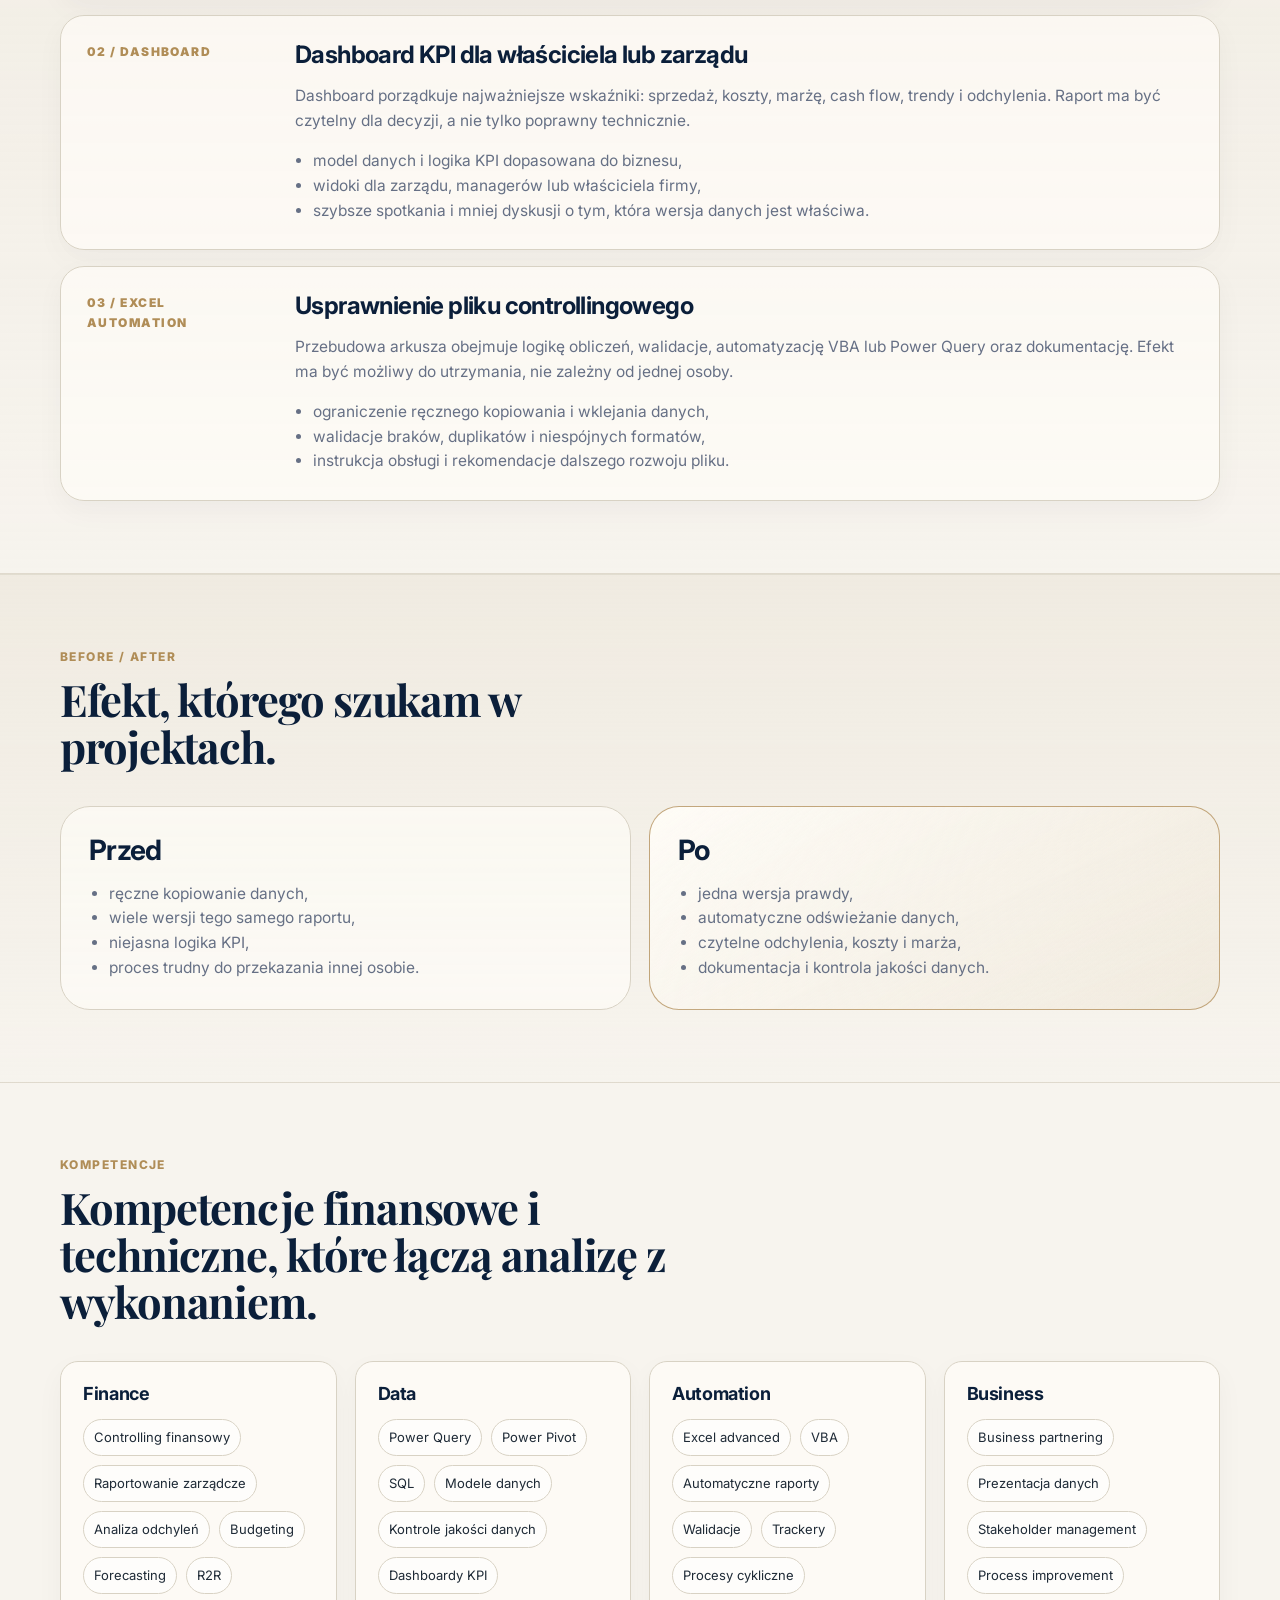
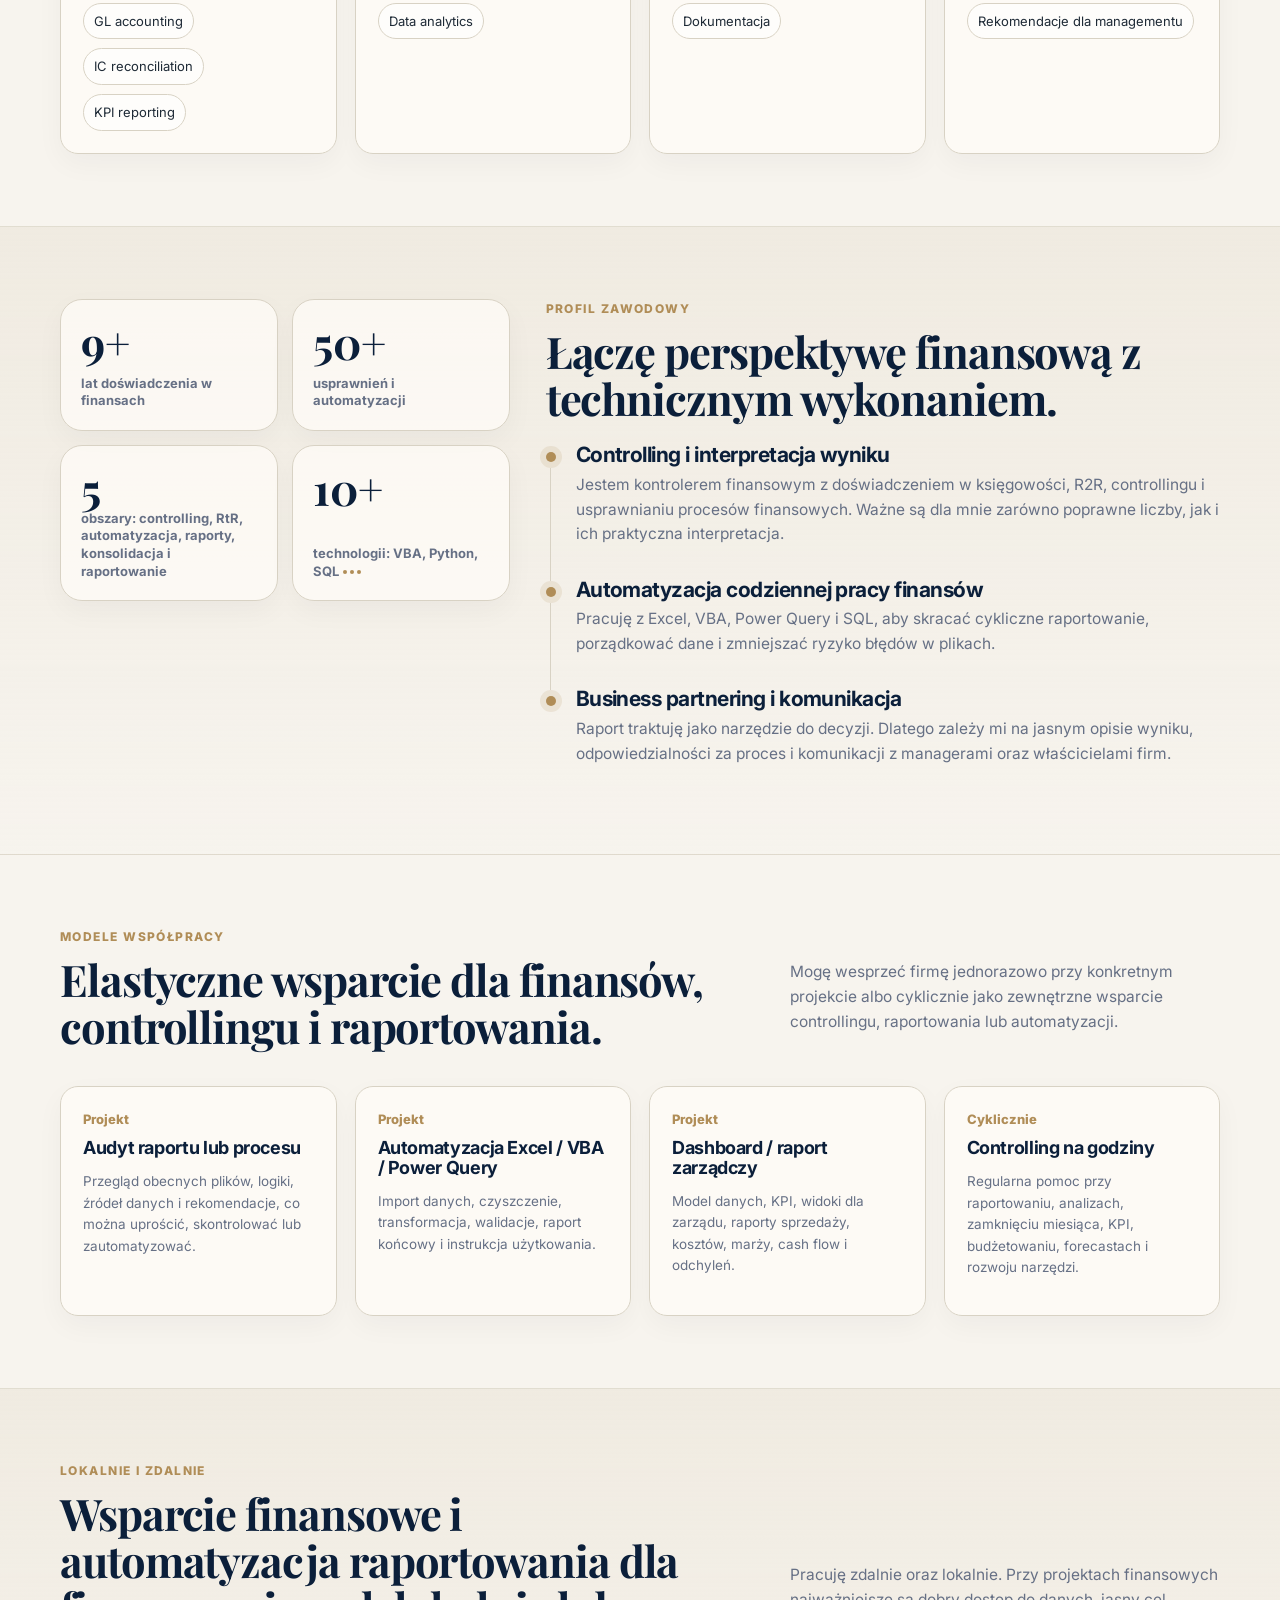
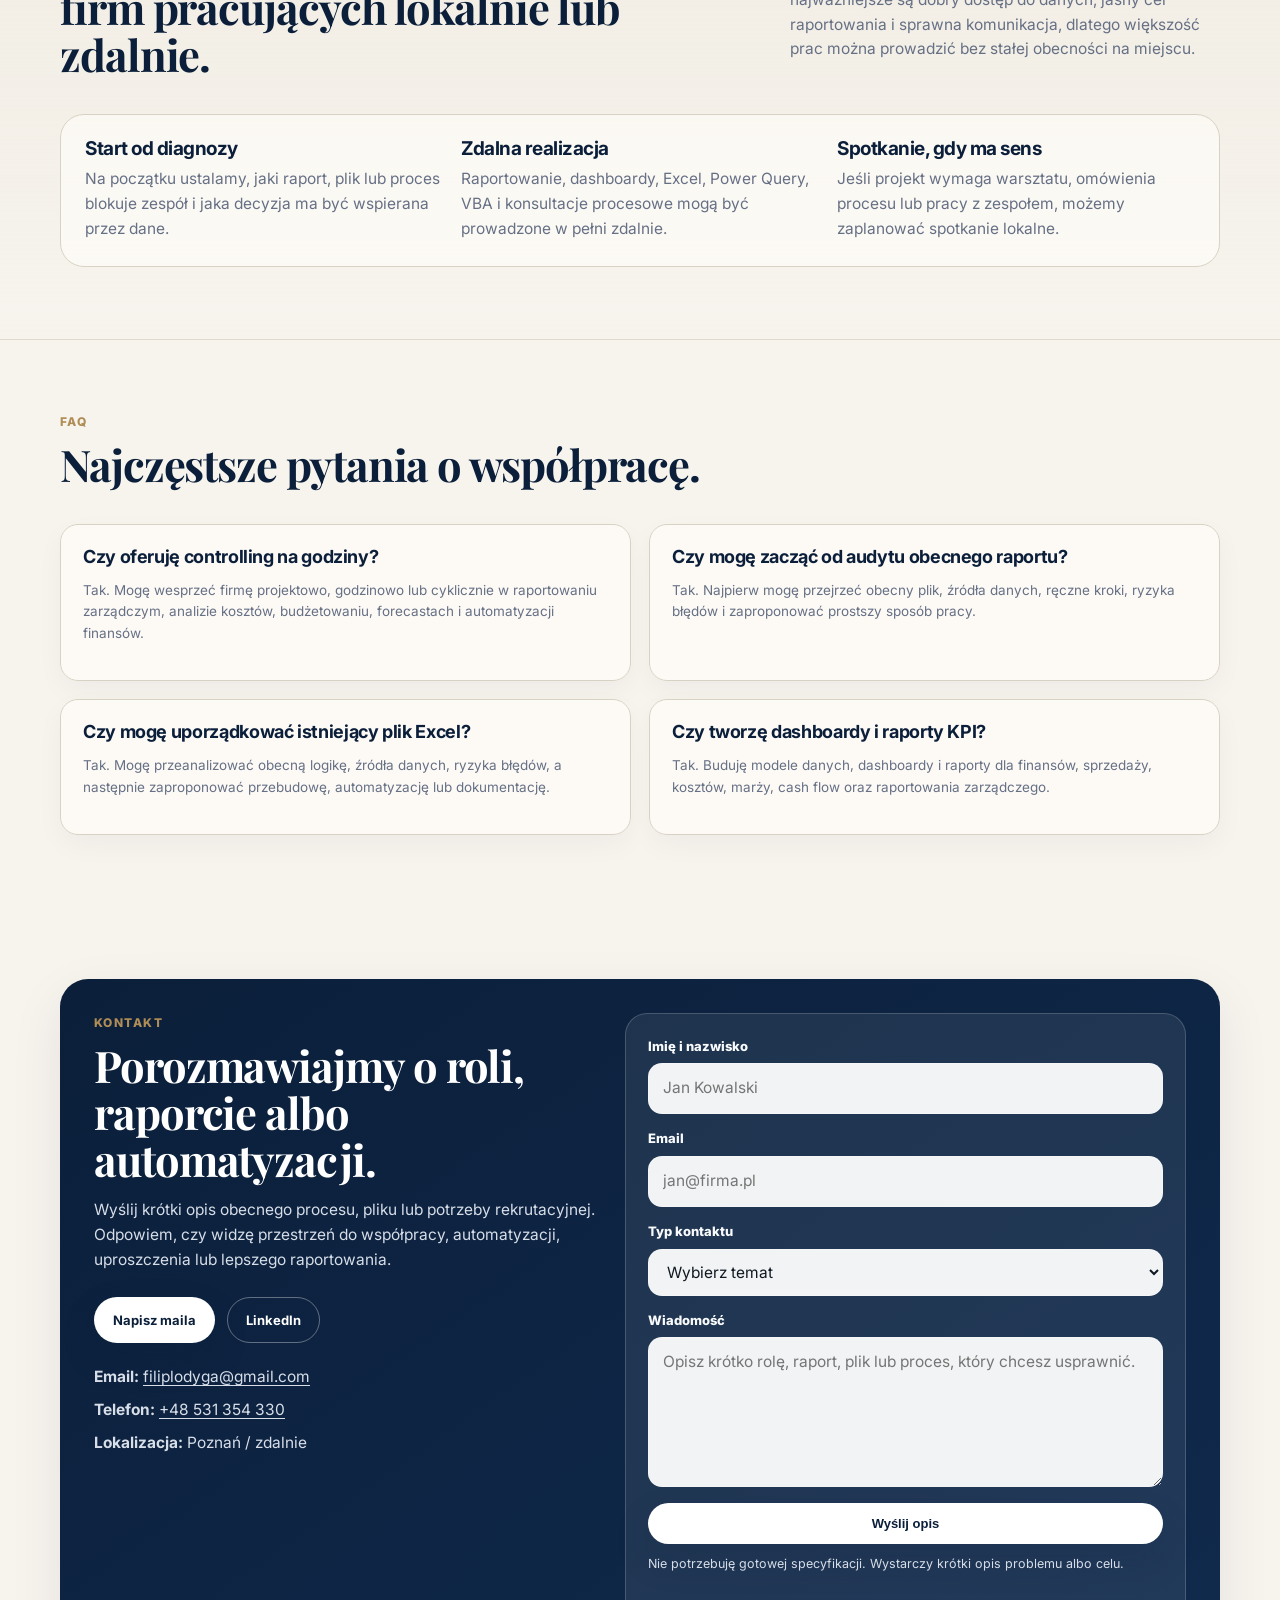
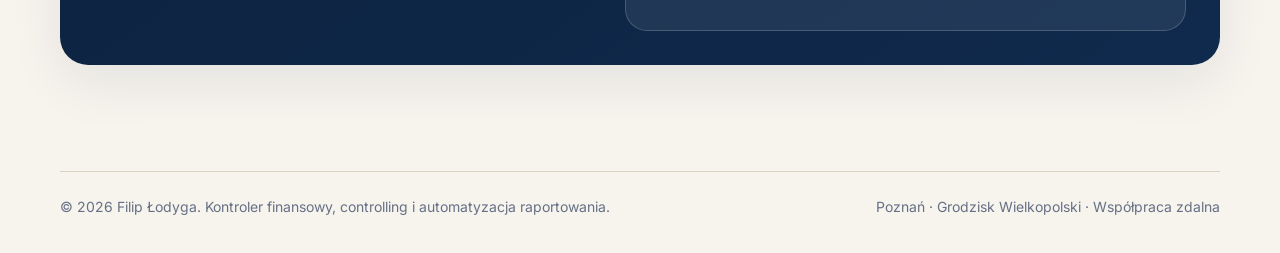
==== commit 12a63671: "Add files via upload" ====
--- a/index.html
+++ b/index.html
@@ -20,8 +20,11 @@
   <meta name="twitter:description" content="Kontroler finansowy: raporty zarządcze, dashboardy, Excel, VBA, SQL i automatyzacja raportów." />
   <meta name="twitter:image" content="https://flodyga.pl/assets/og-image.svg" />
   <link rel="icon" href="assets/favicon.ico" type="image/x-icon" />
+  <link rel="icon" type="image/png" sizes="16x16" href="assets/favicon-16x16.png" />
+  <link rel="icon" type="image/png" sizes="32x32" href="assets/favicon-32x32.png" />
+  <link rel="icon" type="image/png" sizes="192x192" href="assets/favicon-192x192.png" />
   <link rel="shortcut icon" href="assets/favicon.ico" type="image/x-icon" />
-  <link rel="apple-touch-icon" href="assets/favicon.ico" />
+  <link rel="apple-touch-icon" sizes="180x180" href="assets/apple-touch-icon.png" />
   <link rel="preconnect" href="https://fonts.googleapis.com">
   <link rel="preconnect" href="https://fonts.gstatic.com" crossorigin>
   <link href="https://fonts.googleapis.com/css2?family=Inter:wght@400;500;600;700;800&family=Playfair+Display:wght@600;700&display=swap" rel="stylesheet">
@@ -171,8 +174,7 @@
   <header class="nav">
     <div class="container nav-inner">
       <a href="#top" class="brand" aria-label="Strona główna Filip Łodyga">
-        <img src="assets/favicon.ico" alt="" class="brand-logo" />
-        <span>Filip Łodyga</span>
+        <img src="assets/lodyga-logo.png" alt="Filip Łodyga" class="brand-logo" />
       </a>
       <button class="menu-toggle" aria-expanded="false" aria-controls="navLinks">Menu</button>
       <nav class="nav-links" id="navLinks" aria-label="Główne menu">
--- a/styles.css
+++ b/styles.css
@@ -38,8 +38,8 @@
 .container{width:min(1160px,calc(100% - 40px));margin-inline:auto}
 .nav{position:sticky;top:0;z-index:20;background:rgba(247,244,238,.84);backdrop-filter:blur(18px);border-bottom:1px solid rgba(216,210,196,.7)}
 .nav-inner{height:72px;display:flex;align-items:center;justify-content:space-between;gap:24px}
-.brand{display:flex;align-items:center;gap:12px;font-weight:800;letter-spacing:-.03em;color:var(--navy)}
-.brand-logo{width:38px;height:38px;border-radius:12px;object-fit:contain}
+.brand{display:flex;align-items:center;min-width:150px;color:var(--navy)}
+.brand-logo{width:168px;height:auto;max-height:50px;display:block;object-fit:contain}
 .nav-links{display:flex;align-items:center;gap:22px;font-size:14px;color:var(--slate)}
 .nav-links a{opacity:.82}.nav-links a:hover{opacity:1;color:var(--gold)}
 .language-switch{display:flex;align-items:center;gap:6px;padding:4px;border:1px solid var(--border);border-radius:999px;background:rgba(255,253,248,.62)}
@@ -194,6 +194,7 @@
   .nav-links.open{display:flex}
   .nav-cta{display:none}
   .language-switch{margin-left:auto}
+  .brand-logo{width:150px}
 }
 @media(max-width:620px){
   .container{width:min(100% - 28px,1160px)}
@@ -201,7 +202,8 @@
   .cards,.offer-grid,.audience-grid,.local-grid,.faq-grid{grid-template-columns:1fr}
   .footer-inner{display:block}
   .btn{width:100%}
-  .brand span:last-child{display:none}
+  .brand{min-width:118px}
+  .brand-logo{width:126px}
   .contact-panel{padding:24px}
   .typing-line span{min-width:108px}
 }
